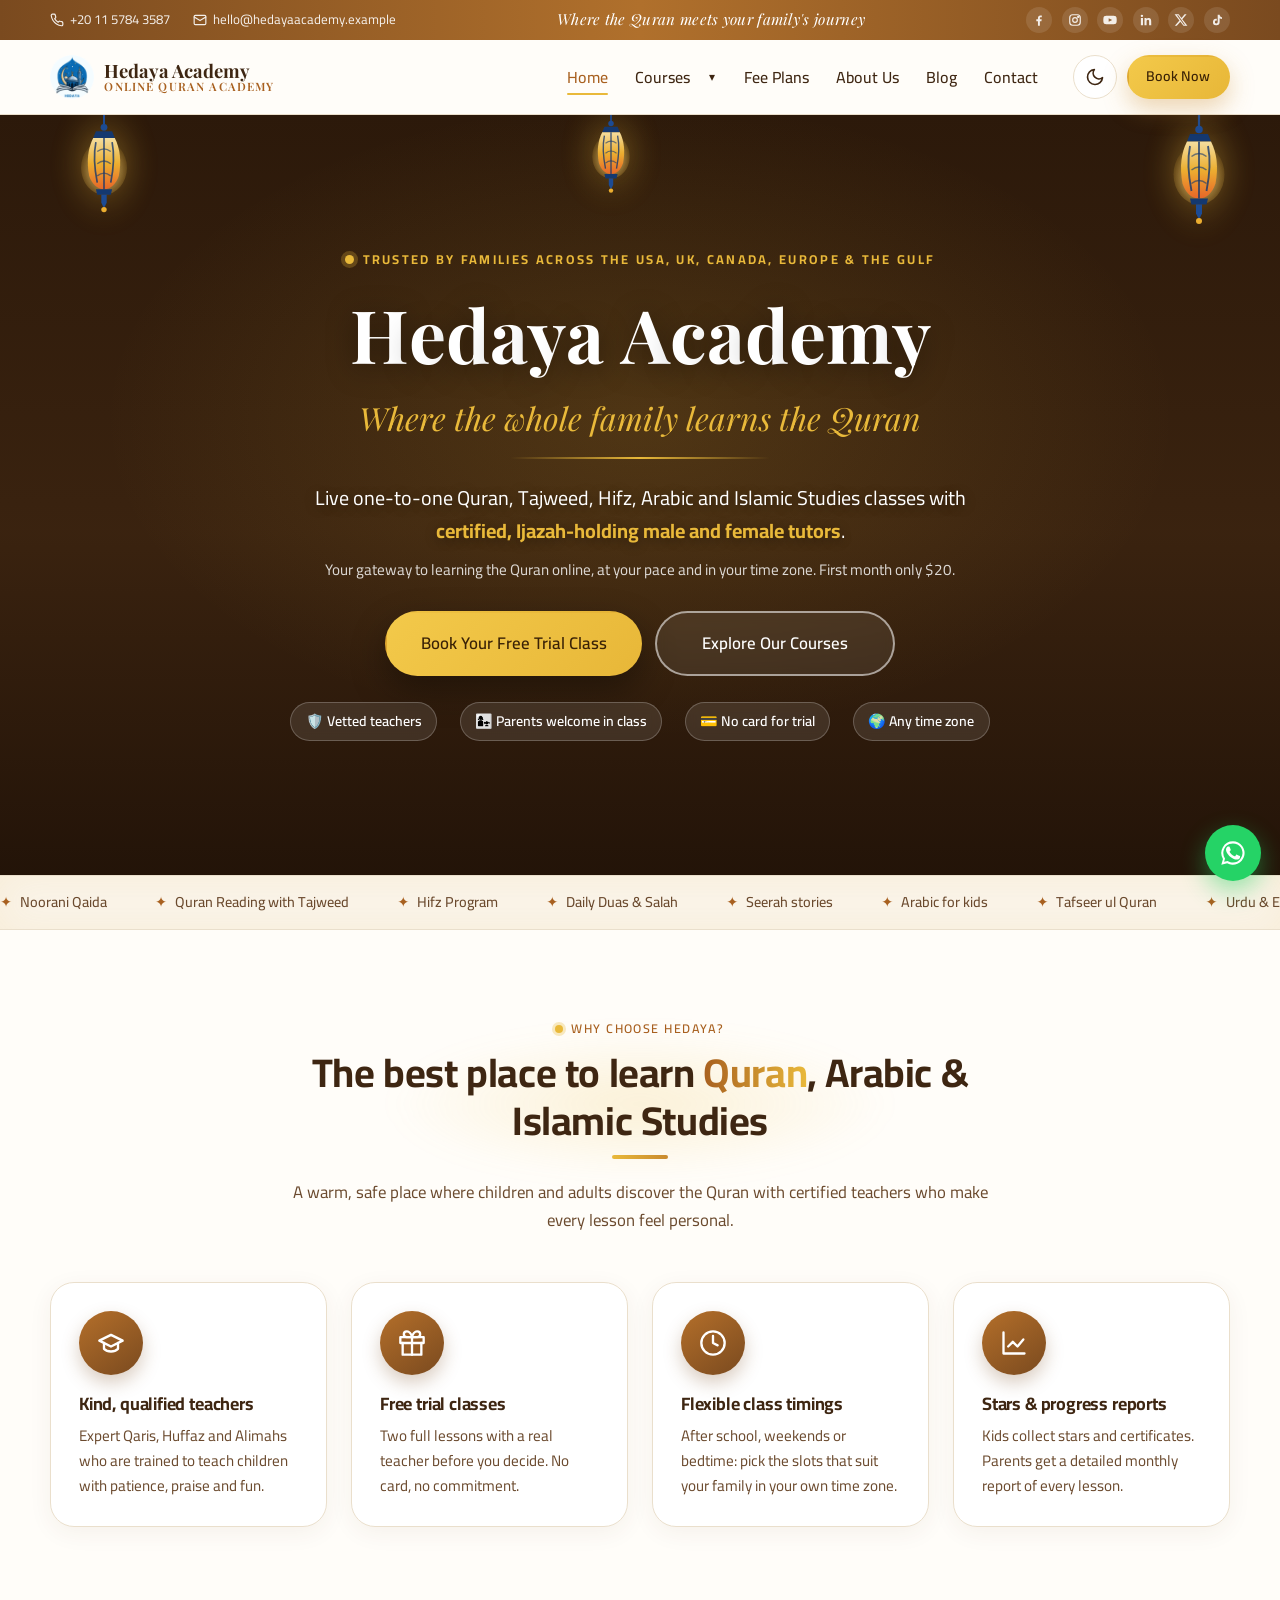
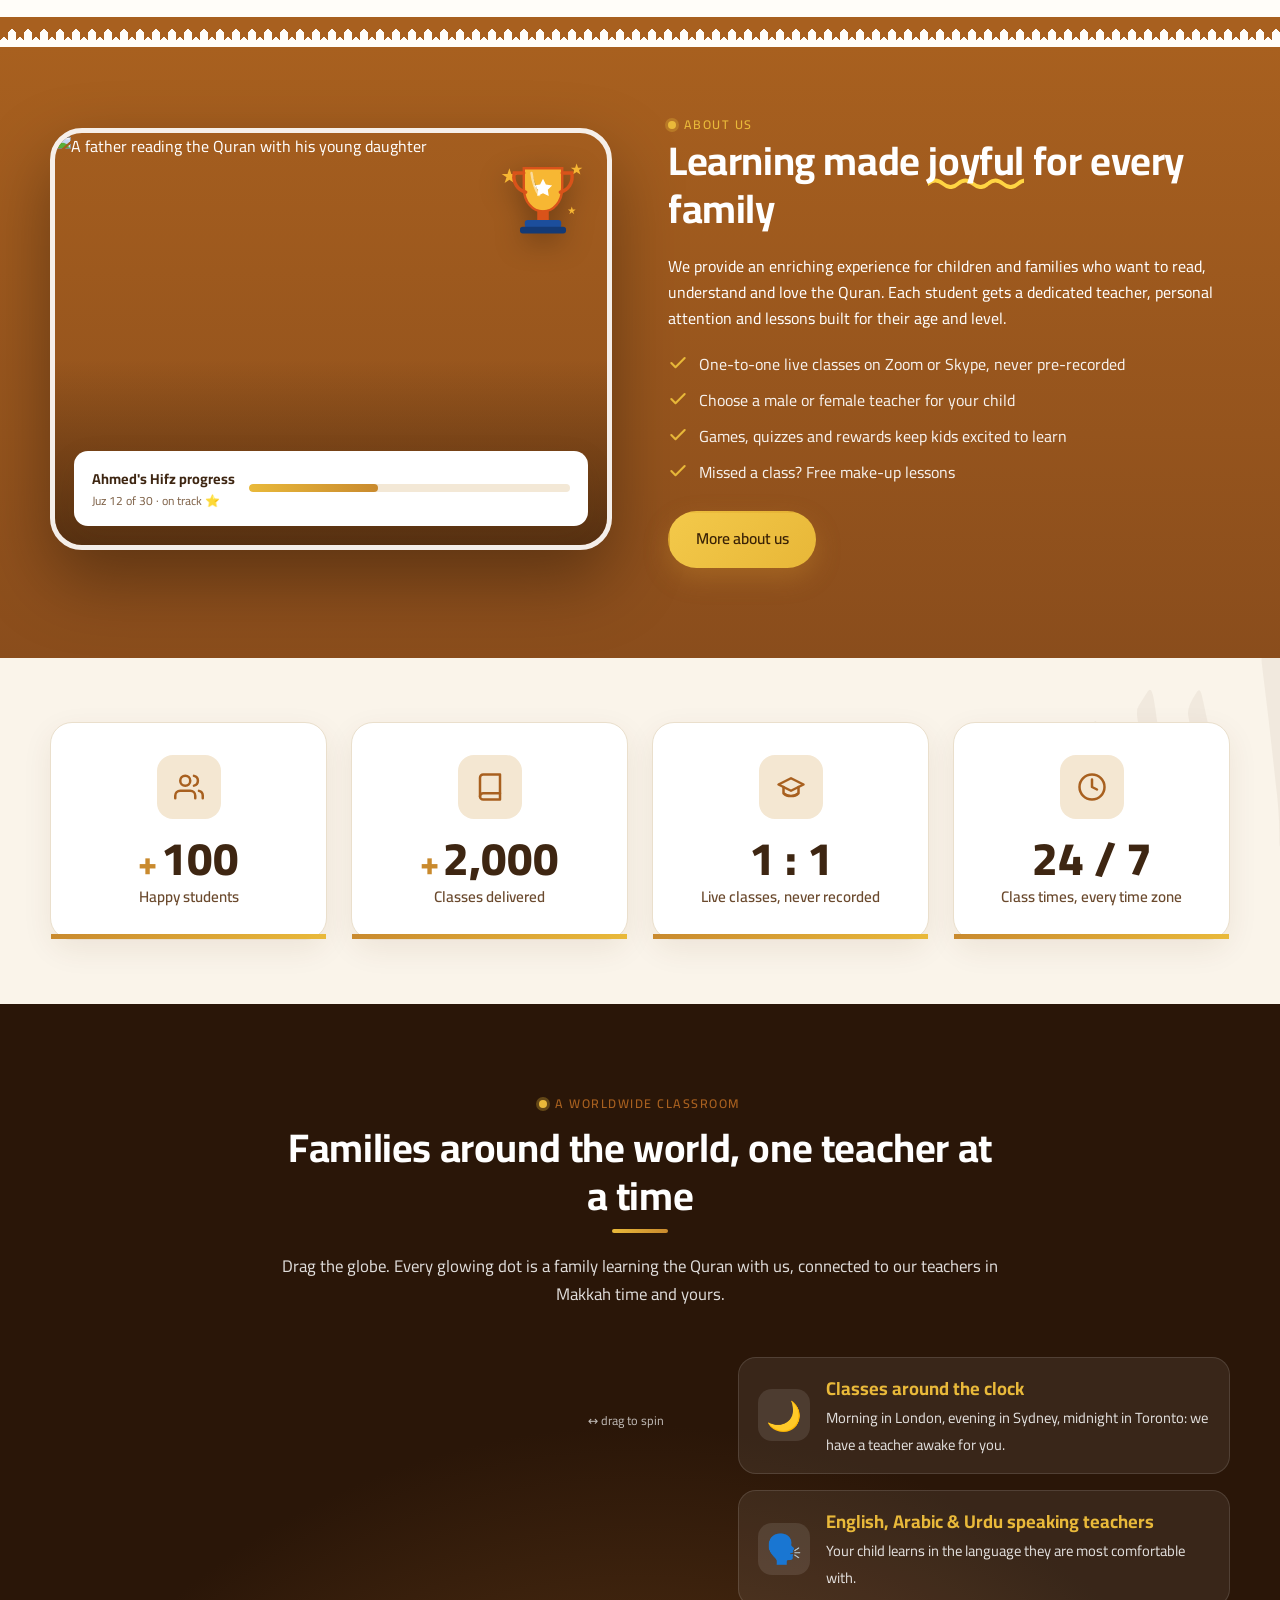
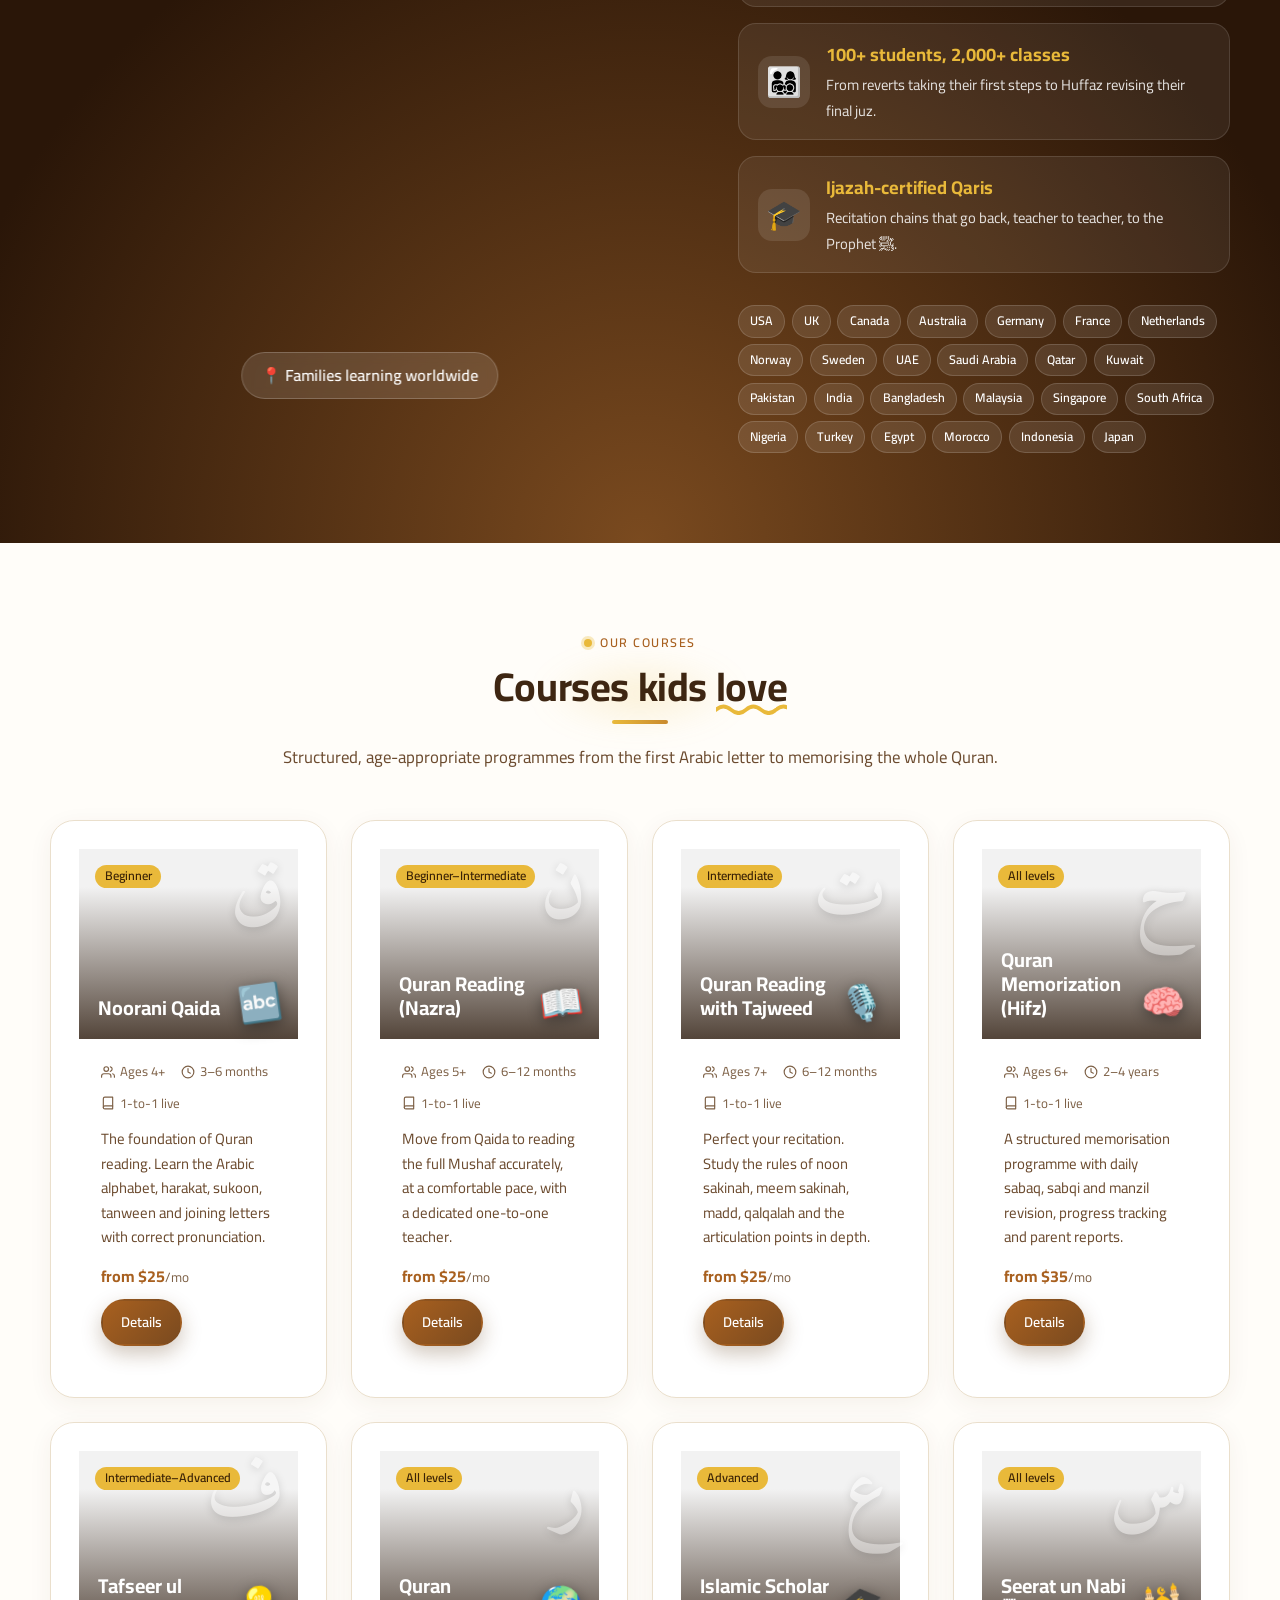
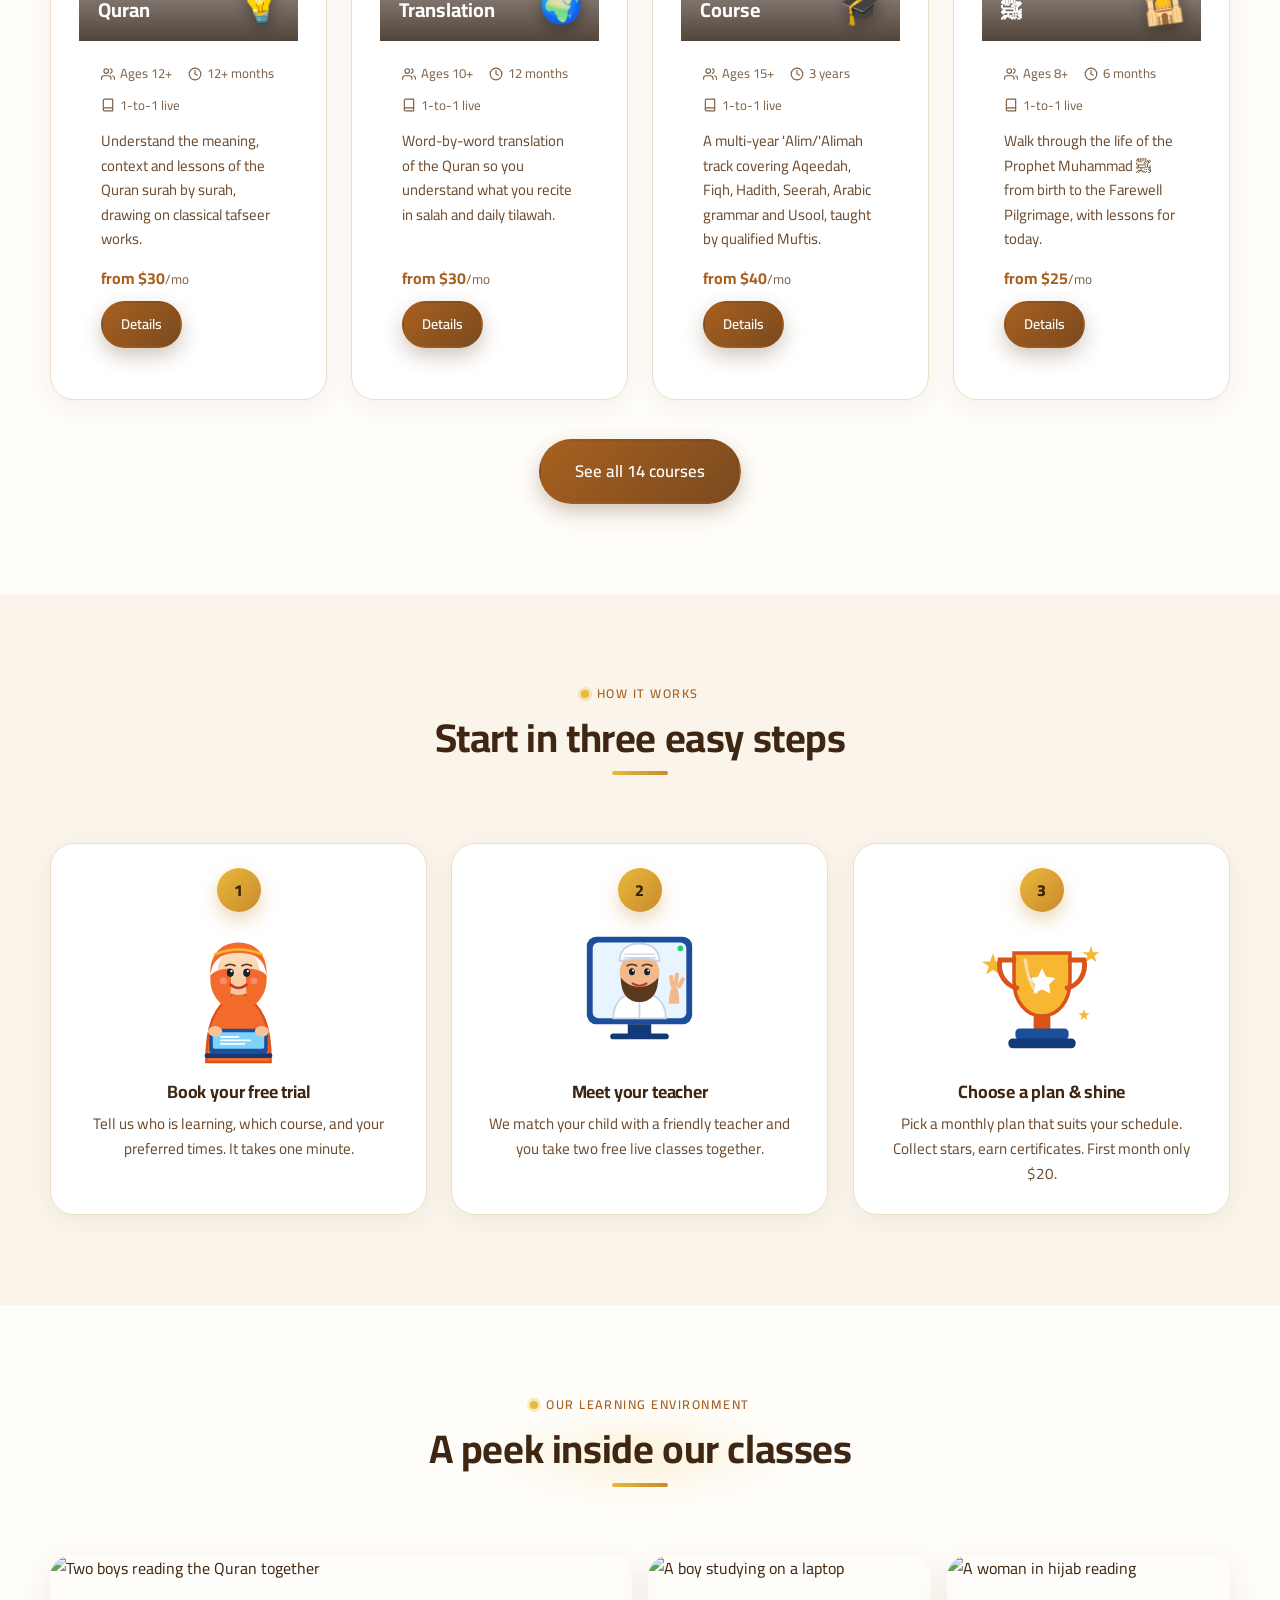
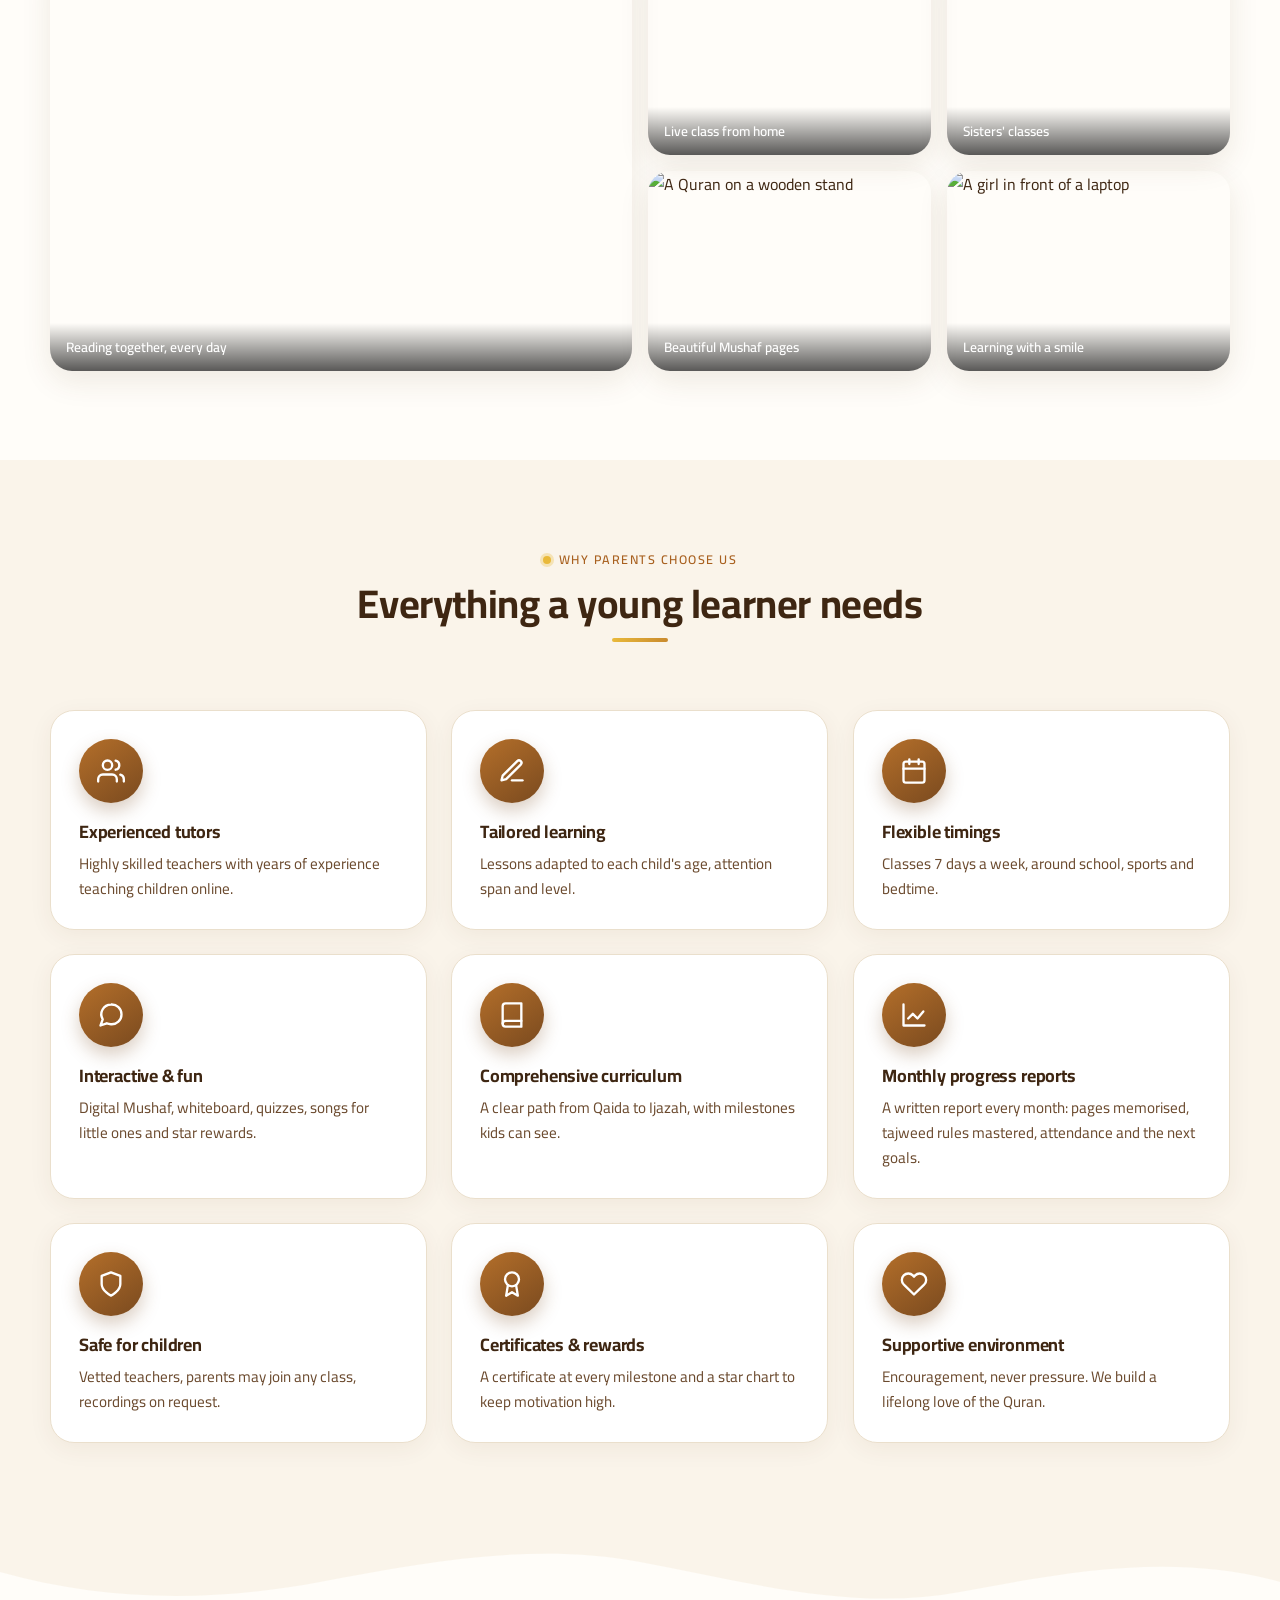
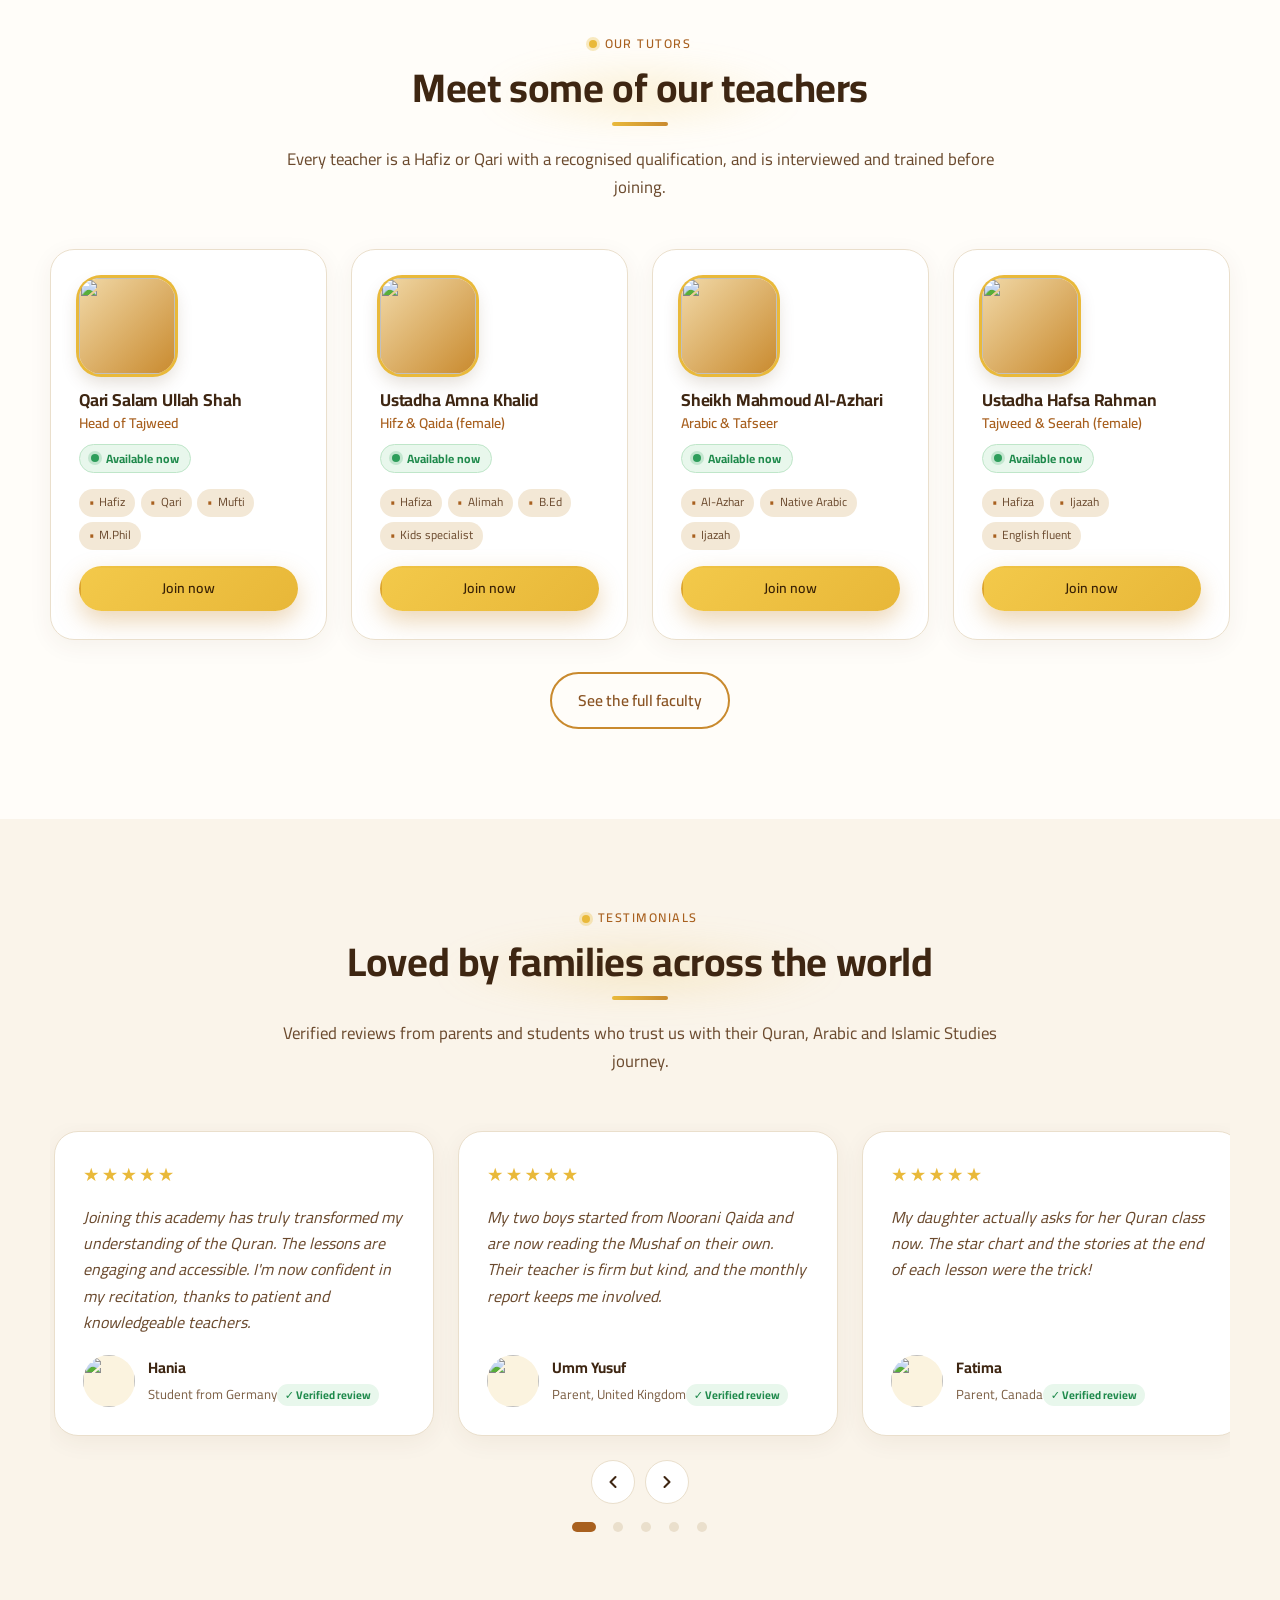
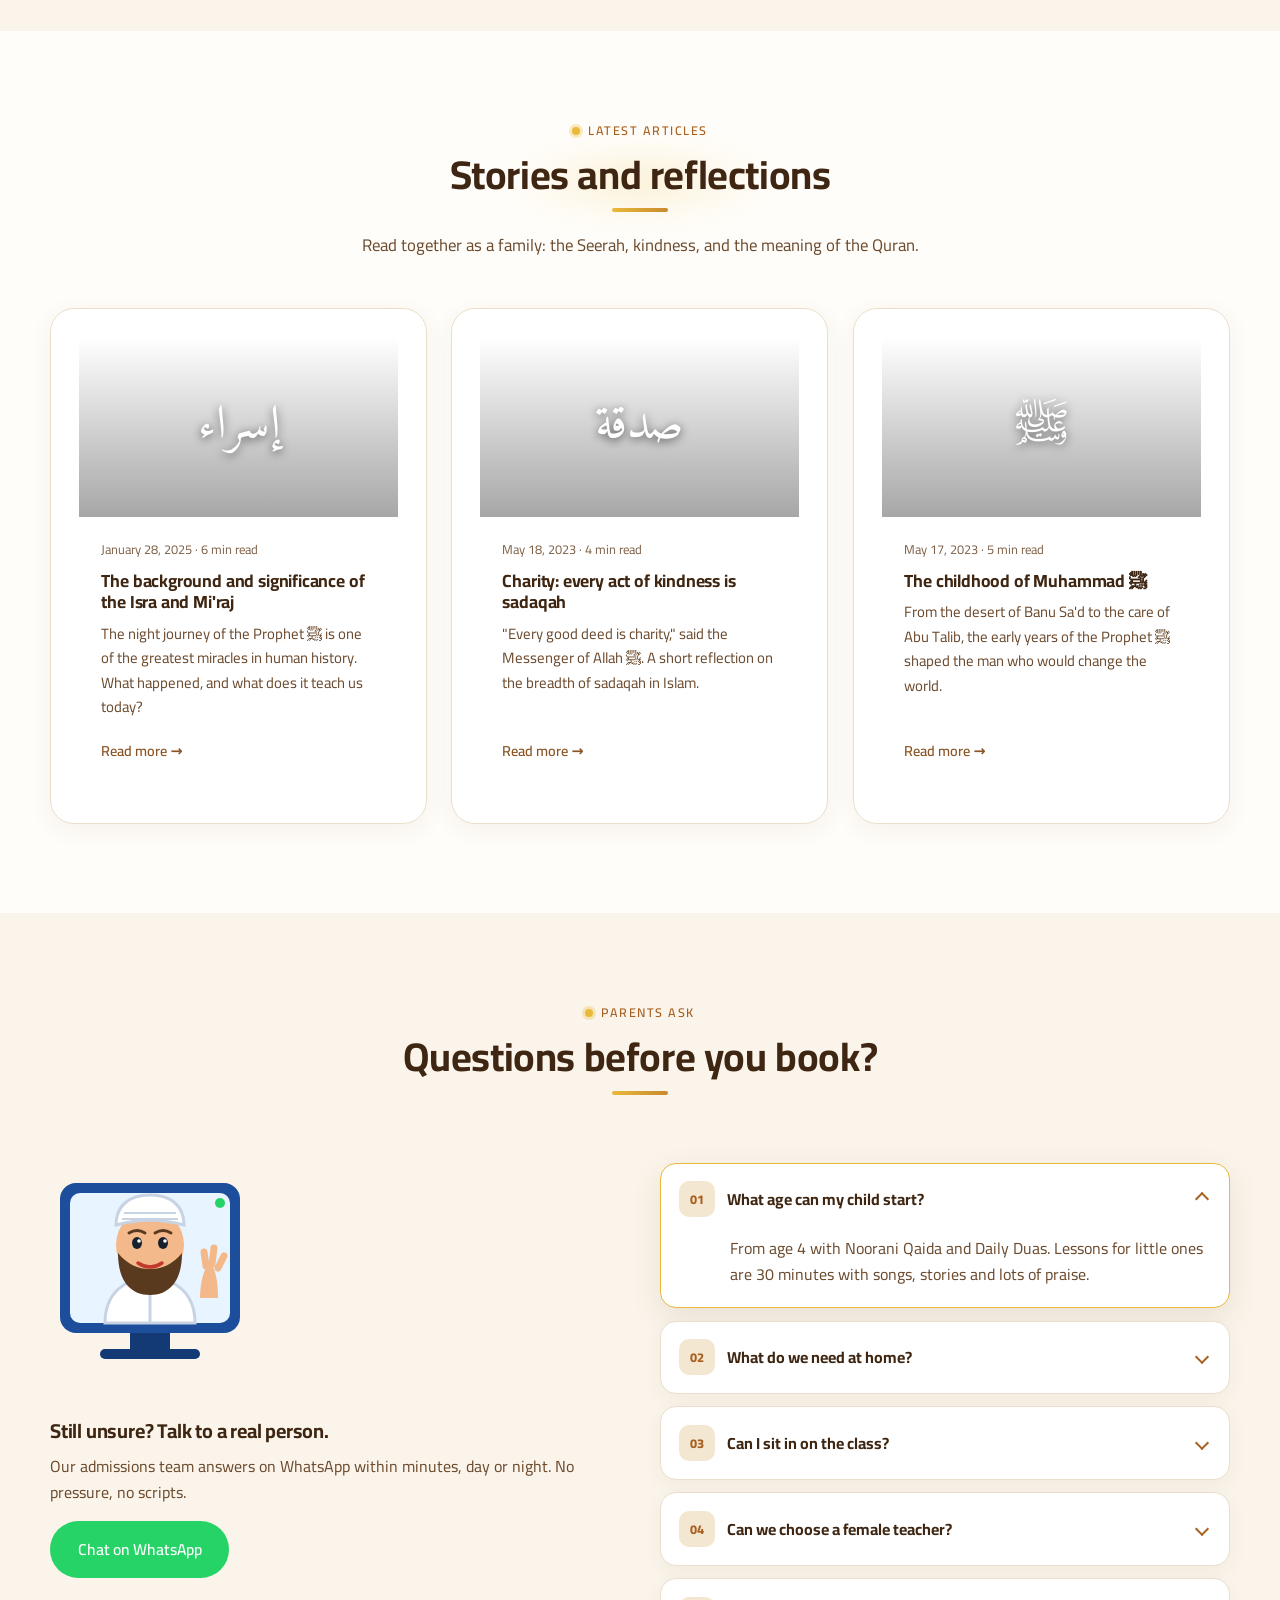
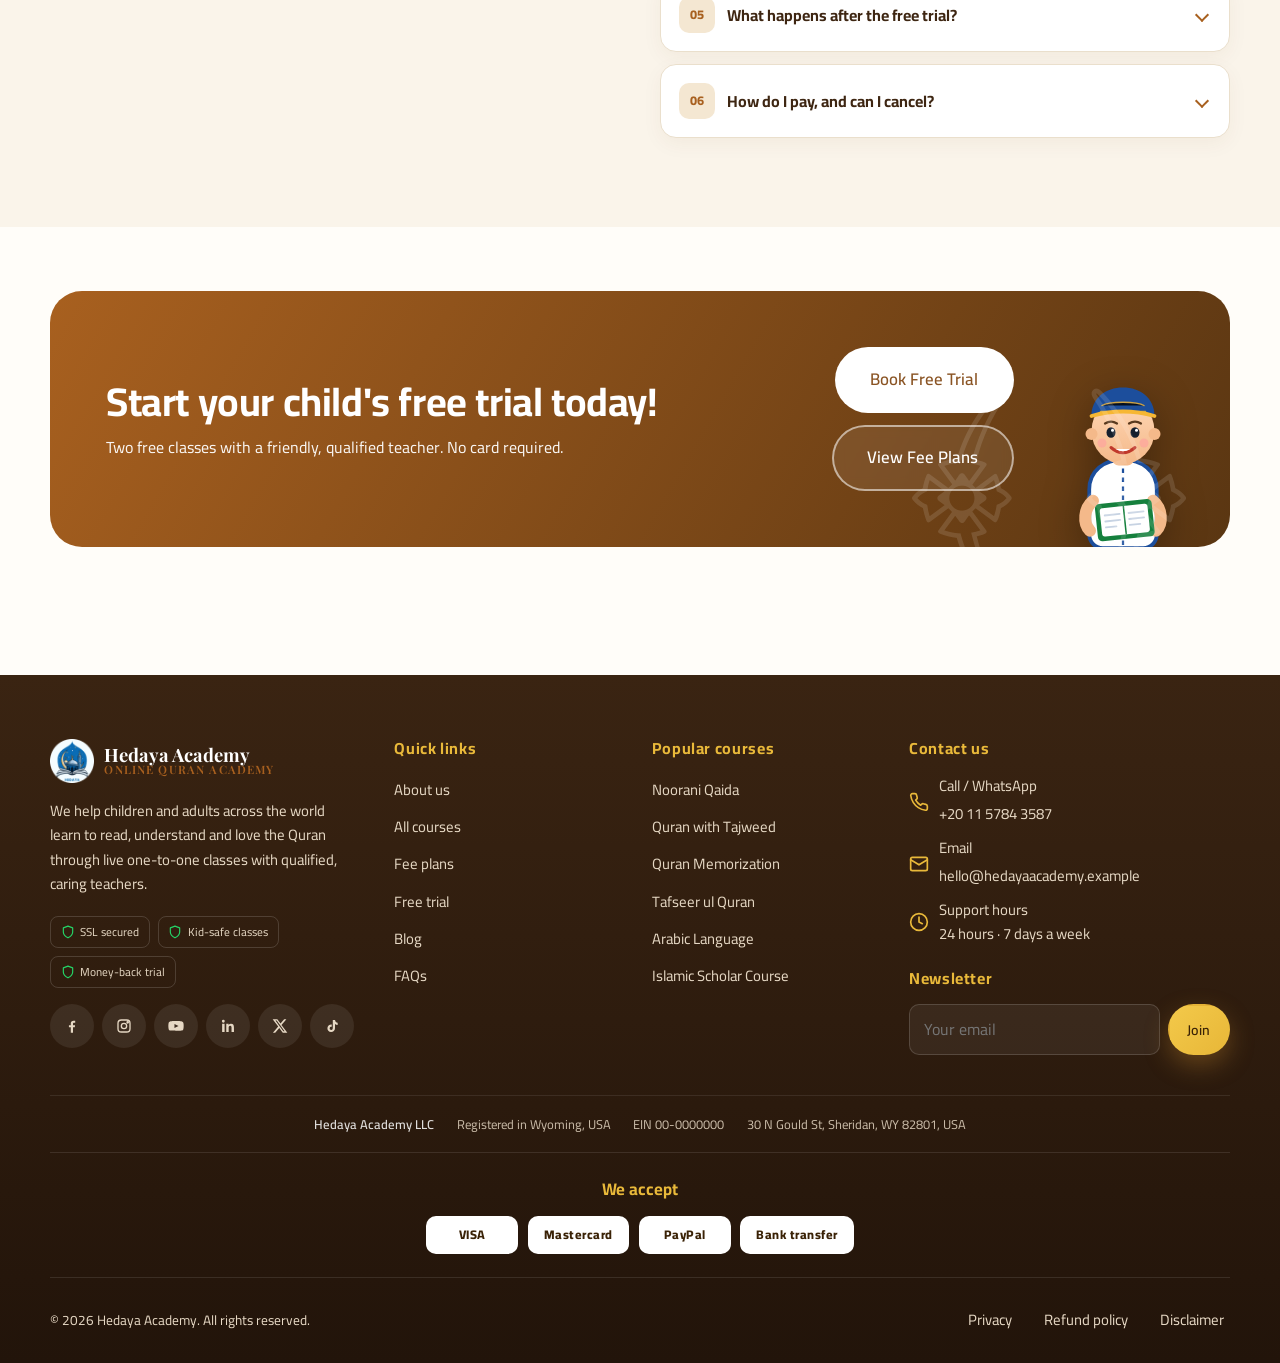
==== index.html @ d8988545 "Set the real phone and WhatsApp number Co-Authored-By: Claude Fable 5.1 <noreply@anthropic.com>" ====
<!DOCTYPE html>
<html lang="en">
<head>
<meta charset="utf-8">
<meta name="viewport" content="width=device-width, initial-scale=1">
<title>Hedaya Academy — Online Quran &amp; Islamic Classes for Kids</title>
<meta name="description" content="Fun, live one-to-one online Quran classes for kids and families. Noorani Qaida, Tajweed, Hifz, Duas, Seerah, Arabic and Urdu with kind, qualified male &amp; female teachers. Book a free trial class today.">
<meta name="theme-color" content="#5a3612">
<link rel="icon" href="favicon.ico" sizes="any">
<link rel="icon" href="assets/img/icon-32.png" type="image/png" sizes="32x32">
<link rel="icon" href="assets/img/icon-192.png" type="image/png" sizes="192x192">
<link rel="apple-touch-icon" href="assets/img/icon-180.png">
<link rel="canonical" href="https://youssefhassandev.github.io/guidance-to-quran/">
<meta property="og:type" content="website">
<meta property="og:title" content="Hedaya Academy — Online Quran Academy for Kids">
<meta property="og:description" content="Live, fun Quran and Islamic classes for children with qualified teachers. First month only $20. Free trial class.">
<meta property="og:url" content="https://youssefhassandev.github.io/guidance-to-quran/">
<meta property="og:image" content="https://youssefhassandev.github.io/guidance-to-quran/assets/img/icon-512.png">
<meta property="og:image:width" content="512">
<meta property="og:image:height" content="512">
<meta name="twitter:card" content="summary_large_image">
<link rel="preconnect" href="https://fonts.googleapis.com"><link rel="preconnect" href="https://fonts.gstatic.com" crossorigin><link rel="preconnect" href="https://images.unsplash.com">
<link href="https://fonts.googleapis.com/css2?family=Cairo:wght@400;500;600;700;800&family=Playfair+Display:ital,wght@0,700;1,400;1,500&family=Amiri:wght@400;700&display=swap" rel="stylesheet">
<link rel="stylesheet" href="assets/css/style.css?v=10">
<script>try{var t=localStorage.getItem("gtq-theme");if(t)document.documentElement.setAttribute("data-theme",t);else if(matchMedia("(prefers-color-scheme: dark)").matches)document.documentElement.setAttribute("data-theme","dark")}catch(e){}</script>
<script type="application/ld+json">
{"@context":"https://schema.org","@type":"EducationalOrganization","name":"Hedaya Academy","url":"https://youssefhassandev.github.io/guidance-to-quran/","description":"Online Quran academy for children offering live one-to-one Quran, Tajweed, Hifz, Duas, Seerah and language classes.","offers":{"@type":"Offer","price":"20","priceCurrency":"USD","description":"First month for new students"}}
</script>
</head>
<body data-page="home">
<header id="site-header"></header>

<main id="main">
  <!-- Hero -->
  <section class="hero">
    <img class="hero-bg" src="https://images.unsplash.com/photo-1649030839339-3d117544fcb4?auto=format&fit=crop&w=1800&q=80" alt="" width="1800" height="1200" fetchpriority="high">
    <div class="hero-overlay" aria-hidden="true"></div>
    <div class="container">
      <span class="eyebrow-dot">Trusted by families across the USA, UK, Canada, Europe &amp; the Gulf</span>
      <h1>Hedaya Academy</h1>
      <p class="tagline">Where the whole family learns the Quran</p>
      <p class="lead">Live one-to-one Quran, Tajweed, Hifz, Arabic and Islamic Studies classes with <strong>certified, Ijazah-holding male and female tutors</strong>.</p>
      <p class="sub">Your gateway to learning the Quran online, at your pace and in your time zone. First month only $20.</p>
      <div class="cta">
        <a class="btn btn-accent btn-lg" href="free-trial.html">Book Your Free Trial Class</a>
        <a class="btn btn-ghost btn-lg" href="courses.html">Explore Our Courses</a>
      </div>
      <div class="trust-strip"><span>🛡️ Vetted teachers</span><span>👩‍👧 Parents welcome in class</span><span>💳 No card for trial</span><span>🌍 Any time zone</span></div>
    </div>
  </section>

  <div class="ticker" aria-hidden="true">
    <div class="track">
      <span>Noorani Qaida</span><span>Quran Reading with Tajweed</span><span>Hifz Program</span><span>Daily Duas &amp; Salah</span><span>Seerah stories</span><span>Arabic for kids</span><span>Tafseer ul Quran</span><span>Urdu &amp; English</span><span>Islamic Scholar Course</span><span>Ramadan Intensive</span>
      <span>Noorani Qaida</span><span>Quran Reading with Tajweed</span><span>Hifz Program</span><span>Daily Duas &amp; Salah</span><span>Seerah stories</span><span>Arabic for kids</span><span>Tafseer ul Quran</span><span>Urdu &amp; English</span><span>Islamic Scholar Course</span><span>Ramadan Intensive</span>
    </div>
  </div>

  <!-- Features -->
  <section class="section">
    <div class="container">
      <div class="section-head reveal">
        <span class="eyebrow">Why choose Hedaya?</span>
        <h2>The best place to learn <span class="grad-text">Quran</span>, Arabic &amp; Islamic Studies</h2>
        <p>A warm, safe place where children and adults discover the Quran with certified teachers who make every lesson feel personal.</p>
      </div>
      <div class="grid grid-4">
        <div class="card reveal"><div class="ic sky"><svg viewBox="0 0 24 24" fill="none" stroke="currentColor" stroke-width="2" stroke-linecap="round" stroke-linejoin="round"><path d="M22 10 12 5 2 10l10 5 10-5z"/><path d="M6 12v5c3 3 9 3 12 0v-5"/></svg></div><h3>Kind, qualified teachers</h3><p>Expert Qaris, Huffaz and Alimahs who are trained to teach children with patience, praise and fun.</p></div>
        <div class="card reveal"><div class="ic pink"><svg viewBox="0 0 24 24" fill="none" stroke="currentColor" stroke-width="2" stroke-linecap="round" stroke-linejoin="round"><path d="M20 12v10H4V12"/><path d="M2 7h20v5H2z"/><path d="M12 22V7"/><path d="M12 7H7.5a2.5 2.5 0 0 1 0-5C11 2 12 7 12 7z"/><path d="M12 7h4.5a2.5 2.5 0 0 0 0-5C13 2 12 7 12 7z"/></svg></div><h3>Free trial classes</h3><p>Two full lessons with a real teacher before you decide. No card, no commitment.</p></div>
        <div class="card reveal"><div class="ic mint"><svg viewBox="0 0 24 24" fill="none" stroke="currentColor" stroke-width="2" stroke-linecap="round" stroke-linejoin="round"><circle cx="12" cy="12" r="10"/><path d="M12 6v6l4 2"/></svg></div><h3>Flexible class timings</h3><p>After school, weekends or bedtime: pick the slots that suit your family in your own time zone.</p></div>
        <div class="card reveal"><div class="ic violet"><svg viewBox="0 0 24 24" fill="none" stroke="currentColor" stroke-width="2" stroke-linecap="round" stroke-linejoin="round"><path d="M3 3v18h18"/><path d="m7 15 4-4 4 4 5-6"/></svg></div><h3>Stars &amp; progress reports</h3><p>Kids collect stars and certificates. Parents get a detailed monthly report of every lesson.</p></div>
      </div>
    </div>
  </section>

<div class="spikes" aria-hidden="true"></div>
  <!-- About band -->
  <section class="section about-band" id="about">
    <div class="container split">
      <div class="reveal">
        <div class="photo-frame">
          <img src="https://images.unsplash.com/photo-1649030839339-3d117544fcb4?auto=format&fit=crop&w=1000&q=80" alt="A father reading the Quran with his young daughter" width="1000" height="750" loading="lazy">
          <img class="sticker" src="assets/img/trophy.svg" alt="" width="90" height="90">
          <div class="card-float"><div><strong>Ahmed's Hifz progress</strong><small>Juz 12 of 30 · on track ⭐</small></div><div class="bar"><i data-w="40%"></i></div></div>
        </div>
      </div>
      <div class="reveal">
        <span class="eyebrow">About us</span>
        <h2>Learning made <span class="wavy">joyful</span> for every family</h2>
        <p class="muted">We provide an enriching experience for children and families who want to read, understand and love the Quran. Each student gets a dedicated teacher, personal attention and lessons built for their age and level.</p>
        <ul class="checks">
          <li><svg viewBox="0 0 24 24" fill="none" stroke="currentColor" stroke-width="2.5" stroke-linecap="round" stroke-linejoin="round"><path d="M20 6 9 17l-5-5"/></svg>One-to-one live classes on Zoom or Skype, never pre-recorded</li>
          <li><svg viewBox="0 0 24 24" fill="none" stroke="currentColor" stroke-width="2.5" stroke-linecap="round" stroke-linejoin="round"><path d="M20 6 9 17l-5-5"/></svg>Choose a male or female teacher for your child</li>
          <li><svg viewBox="0 0 24 24" fill="none" stroke="currentColor" stroke-width="2.5" stroke-linecap="round" stroke-linejoin="round"><path d="M20 6 9 17l-5-5"/></svg>Games, quizzes and rewards keep kids excited to learn</li>
          <li><svg viewBox="0 0 24 24" fill="none" stroke="currentColor" stroke-width="2.5" stroke-linecap="round" stroke-linejoin="round"><path d="M20 6 9 17l-5-5"/></svg>Missed a class? Free make-up lessons</li>
        </ul>
        <a class="btn btn-accent" href="about.html">More about us</a>
      </div>
    </div>
  </section>

  <!-- Stats -->
  <section class="stats section tight">
    <div class="container grid grid-4">
      <div class="reveal"><div class="ic"><svg viewBox="0 0 24 24" fill="none" stroke="currentColor" stroke-width="2" stroke-linecap="round" stroke-linejoin="round"><path d="M17 21v-2a4 4 0 0 0-4-4H5a4 4 0 0 0-4 4v2"/><circle cx="9" cy="7" r="4"/><path d="M23 21v-2a4 4 0 0 0-3-3.9M16 3.1a4 4 0 0 1 0 7.8"/></svg></div><div class="num"><em>+</em><span data-count="100">0</span></div><div class="lbl">Happy students</div></div>
      <div class="reveal"><div class="ic"><svg viewBox="0 0 24 24" fill="none" stroke="currentColor" stroke-width="2" stroke-linecap="round" stroke-linejoin="round"><path d="M4 19.5A2.5 2.5 0 0 1 6.5 17H20"/><path d="M6.5 2H20v20H6.5A2.5 2.5 0 0 1 4 19.5v-15A2.5 2.5 0 0 1 6.5 2z"/></svg></div><div class="num"><em>+</em><span data-count="2000">0</span></div><div class="lbl">Classes delivered</div></div>
      <div class="reveal"><div class="ic"><svg viewBox="0 0 24 24" fill="none" stroke="currentColor" stroke-width="2" stroke-linecap="round" stroke-linejoin="round"><path d="M22 10 12 5 2 10l10 5 10-5z"/><path d="M6 12v5c3 3 9 3 12 0v-5"/></svg></div><div class="num">1 : 1</div><div class="lbl">Live classes, never recorded</div></div>
      <div class="reveal"><div class="ic"><svg viewBox="0 0 24 24" fill="none" stroke="currentColor" stroke-width="2" stroke-linecap="round" stroke-linejoin="round"><circle cx="12" cy="12" r="10"/><path d="M12 6v6l4 2"/></svg></div><div class="num">24 / 7</div><div class="lbl">Class times, every time zone</div></div>
    </div>
  </section>

  <!-- Globe -->
  <section class="section globe-section">
    <div class="container">
      <div class="section-head reveal"><span class="eyebrow">A worldwide classroom</span><h2>Families around the world, one teacher at a time</h2><p>Drag the globe. Every glowing dot is a family learning the Quran with us, connected to our teachers in Makkah time and yours.</p></div>
      <div class="globe-wrap">
        <div id="globe" class="reveal"><div class="globe-label">📍 Families learning worldwide</div><span class="hint">↔ drag to spin</span></div>
        <div class="globe-facts reveal">
          <div class="fact"><div class="em">🌙</div><div><strong>Classes around the clock</strong><span>Morning in London, evening in Sydney, midnight in Toronto: we have a teacher awake for you.</span></div></div>
          <div class="fact"><div class="em">🗣️</div><div><strong>English, Arabic &amp; Urdu speaking teachers</strong><span>Your child learns in the language they are most comfortable with.</span></div></div>
          <div class="fact"><div class="em">👨‍👩‍👧‍👦</div><div><strong>100+ students, 2,000+ classes</strong><span>From reverts taking their first steps to Huffaz revising their final juz.</span></div></div>
          <div class="fact"><div class="em">🎓</div><div><strong>Ijazah-certified Qaris</strong><span>Recitation chains that go back, teacher to teacher, to the Prophet ﷺ.</span></div></div>
          <div class="flags"><span>USA</span><span>UK</span><span>Canada</span><span>Australia</span><span>Germany</span><span>France</span><span>Netherlands</span><span>Norway</span><span>Sweden</span><span>UAE</span><span>Saudi Arabia</span><span>Qatar</span><span>Kuwait</span><span>Pakistan</span><span>India</span><span>Bangladesh</span><span>Malaysia</span><span>Singapore</span><span>South Africa</span><span>Nigeria</span><span>Turkey</span><span>Egypt</span><span>Morocco</span><span>Indonesia</span><span>Japan</span></div>
        </div>
      </div>
    </div>
  </section>

  <!-- Courses -->
  <section class="section scene-host" id="courses" data-scene="crystals">
    <div class="container">
      <div class="section-head reveal">
        <span class="eyebrow">Our courses</span>
        <h2>Courses kids <span class="wavy">love</span></h2>
        <p>Structured, age-appropriate programmes from the first Arabic letter to memorising the whole Quran.</p>
      </div>
      <div class="grid grid-4" id="course-grid" data-limit="8"></div>
      <div style="text-align:center;margin-top:2.5rem"><a class="btn btn-primary btn-lg" href="courses.html">See all 14 courses</a></div>
    </div>
  </section>

  <!-- How it works -->
  <section class="section alt">
    <div class="container">
      <div class="section-head reveal">
        <span class="eyebrow">How it works</span>
        <h2>Start in three easy steps</h2>
      </div>
      <div class="grid grid-3 step-cards">
        <div class="card reveal"><div class="num">1</div><img src="assets/img/mascot-girl.svg" alt="" width="140" height="140"><h3>Book your free trial</h3><p>Tell us who is learning, which course, and your preferred times. It takes one minute.</p></div>
        <div class="card reveal"><div class="num">2</div><img src="assets/img/mascot-teacher.svg" alt="" width="140" height="140"><h3>Meet your teacher</h3><p>We match your child with a friendly teacher and you take two free live classes together.</p></div>
        <div class="card reveal"><div class="num">3</div><img src="assets/img/trophy.svg" alt="" width="140" height="140"><h3>Choose a plan &amp; shine</h3><p>Pick a monthly plan that suits your schedule. Collect stars, earn certificates. First month only $20.</p></div>
      </div>
    </div>
  </section>

  <!-- Gallery -->
  <section class="section">
    <div class="container">
      <div class="section-head reveal"><span class="eyebrow">Our learning environment</span><h2>A peek inside our classes</h2></div>
      <div class="gallery reveal">
        <figure><img src="https://images.unsplash.com/photo-1629273229664-11fabc0becc0?auto=format&fit=crop&w=900&q=80" alt="Two boys reading the Quran together" loading="lazy"><figcaption>Reading together, every day</figcaption></figure>
        <figure><img src="https://images.unsplash.com/photo-1758612898312-708f2ffdcd53?auto=format&fit=crop&w=600&q=80" alt="A boy studying on a laptop" loading="lazy"><figcaption>Live class from home</figcaption></figure>
        <figure><img src="https://images.unsplash.com/photo-1634451784257-01d6794ff59f?auto=format&fit=crop&w=600&q=80" alt="A woman in hijab reading" loading="lazy"><figcaption>Sisters' classes</figcaption></figure>
        <figure><img src="https://images.unsplash.com/photo-1596125160970-6f02eeba00d3?auto=format&fit=crop&w=600&q=80" alt="A Quran on a wooden stand" loading="lazy"><figcaption>Beautiful Mushaf pages</figcaption></figure>
        <figure><img src="https://images.unsplash.com/photo-1653566031285-8e198bca09d5?auto=format&fit=crop&w=600&q=80" alt="A girl in front of a laptop" loading="lazy"><figcaption>Learning with a smile</figcaption></figure>
      </div>
    </div>
  </section>

  <!-- Why us -->
  <section class="section alt">
    <div class="container">
      <div class="section-head reveal"><span class="eyebrow">Why parents choose us</span><h2>Everything a young learner needs</h2></div>
      <div class="grid grid-3">
        <div class="card reveal"><div class="ic sky"><svg viewBox="0 0 24 24" fill="none" stroke="currentColor" stroke-width="2" stroke-linecap="round" stroke-linejoin="round"><path d="M17 21v-2a4 4 0 0 0-4-4H5a4 4 0 0 0-4 4v2"/><circle cx="9" cy="7" r="4"/><path d="M23 21v-2a4 4 0 0 0-3-3.9M16 3.1a4 4 0 0 1 0 7.8"/></svg></div><h3>Experienced tutors</h3><p>Highly skilled teachers with years of experience teaching children online.</p></div>
        <div class="card reveal"><div class="ic pink"><svg viewBox="0 0 24 24" fill="none" stroke="currentColor" stroke-width="2" stroke-linecap="round" stroke-linejoin="round"><path d="M12 20h9"/><path d="M16.5 3.5a2.1 2.1 0 0 1 3 3L7 19l-4 1 1-4z"/></svg></div><h3>Tailored learning</h3><p>Lessons adapted to each child's age, attention span and level.</p></div>
        <div class="card reveal"><div class="ic mint"><svg viewBox="0 0 24 24" fill="none" stroke="currentColor" stroke-width="2" stroke-linecap="round" stroke-linejoin="round"><rect x="3" y="4" width="18" height="18" rx="2"/><path d="M16 2v4M8 2v4M3 10h18"/></svg></div><h3>Flexible timings</h3><p>Classes 7 days a week, around school, sports and bedtime.</p></div>
        <div class="card reveal"><div class="ic violet"><svg viewBox="0 0 24 24" fill="none" stroke="currentColor" stroke-width="2" stroke-linecap="round" stroke-linejoin="round"><path d="M21 11.5a8.4 8.4 0 0 1-9 8.4 8.4 8.4 0 0 1-3.7-.8L3 21l1.9-5.3A8.4 8.4 0 0 1 12 3a8.4 8.4 0 0 1 9 8.5z"/></svg></div><h3>Interactive &amp; fun</h3><p>Digital Mushaf, whiteboard, quizzes, songs for little ones and star rewards.</p></div>
        <div class="card reveal"><div class="ic"><svg viewBox="0 0 24 24" fill="none" stroke="currentColor" stroke-width="2" stroke-linecap="round" stroke-linejoin="round"><path d="M4 19.5A2.5 2.5 0 0 1 6.5 17H20"/><path d="M6.5 2H20v20H6.5A2.5 2.5 0 0 1 4 19.5v-15A2.5 2.5 0 0 1 6.5 2z"/></svg></div><h3>Comprehensive curriculum</h3><p>A clear path from Qaida to Ijazah, with milestones kids can see.</p></div>
        <div class="card reveal"><div class="ic o"><svg viewBox="0 0 24 24" fill="none" stroke="currentColor" stroke-width="2" stroke-linecap="round" stroke-linejoin="round"><path d="M3 3v18h18"/><path d="m7 15 4-4 4 4 5-6"/></svg></div><h3>Monthly progress reports</h3><p>A written report every month: pages memorised, tajweed rules mastered, attendance and the next goals.</p></div>
        <div class="card reveal"><div class="ic sky"><svg viewBox="0 0 24 24" fill="none" stroke="currentColor" stroke-width="2" stroke-linecap="round" stroke-linejoin="round"><path d="M12 22s8-4 8-10V5l-8-3-8 3v7c0 6 8 10 8 10z"/></svg></div><h3>Safe for children</h3><p>Vetted teachers, parents may join any class, recordings on request.</p></div>
        <div class="card reveal"><div class="ic pink"><svg viewBox="0 0 24 24" fill="none" stroke="currentColor" stroke-width="2" stroke-linecap="round" stroke-linejoin="round"><circle cx="12" cy="8" r="6"/><path d="M15.5 13 17 22l-5-3-5 3 1.5-9"/></svg></div><h3>Certificates &amp; rewards</h3><p>A certificate at every milestone and a star chart to keep motivation high.</p></div>
        <div class="card reveal"><div class="ic mint"><svg viewBox="0 0 24 24" fill="none" stroke="currentColor" stroke-width="2" stroke-linecap="round" stroke-linejoin="round"><path d="M20.8 4.6a5.5 5.5 0 0 0-7.8 0L12 5.7l-1-1.1a5.5 5.5 0 0 0-7.8 7.8l1 1L12 21l7.8-7.6 1-1a5.5 5.5 0 0 0 0-7.8z"/></svg></div><h3>Supportive environment</h3><p>Encouragement, never pressure. We build a lifelong love of the Quran.</p></div>
      </div>
    </div>
  </section>

<div class="divider from-alt to-bg" aria-hidden="true"><svg viewBox="0 0 1440 70" preserveAspectRatio="none"><path d="M0 40c120 30 240 30 360 10s240-40 360-20 240 50 360 30 240-40 360-10v20H0z"/></svg></div>
  <!-- Faculty -->
  <section class="section" style="padding-top:2rem">
    <div class="container">
      <div class="section-head reveal"><span class="eyebrow">Our tutors</span><h2>Meet some of our teachers</h2><p>Every teacher is a Hafiz or Qari with a recognised qualification, and is interviewed and trained before joining.</p></div>
      <div class="grid grid-4">
        <div class="card faculty-card reveal"><div class="avatar" data-avatar="Salam Ullah Shah"></div><h3>Qari Salam Ullah Shah</h3><div class="role">Head of Tajweed</div><span class="avail">Available now</span><div class="tags"><span>Hafiz</span><span>Qari</span><span>Mufti</span><span>M.Phil</span></div><a class="btn btn-accent btn-sm join" href="free-trial.html">Join now</a></div>
        <div class="card faculty-card reveal"><div class="avatar" data-avatar="Amna Khalid"></div><h3>Ustadha Amna Khalid</h3><div class="role">Hifz &amp; Qaida (female)</div><span class="avail">Available now</span><div class="tags"><span>Hafiza</span><span>Alimah</span><span>B.Ed</span><span>Kids specialist</span></div><a class="btn btn-accent btn-sm join" href="free-trial.html">Join now</a></div>
        <div class="card faculty-card reveal"><div class="avatar" data-avatar="Mahmoud Azhari"></div><h3>Sheikh Mahmoud Al-Azhari</h3><div class="role">Arabic &amp; Tafseer</div><span class="avail">Available now</span><div class="tags"><span>Al-Azhar</span><span>Native Arabic</span><span>Ijazah</span></div><a class="btn btn-accent btn-sm join" href="free-trial.html">Join now</a></div>
        <div class="card faculty-card reveal"><div class="avatar" data-avatar="Hafsa Rahman"></div><h3>Ustadha Hafsa Rahman</h3><div class="role">Tajweed &amp; Seerah (female)</div><span class="avail">Available now</span><div class="tags"><span>Hafiza</span><span>Ijazah</span><span>English fluent</span></div><a class="btn btn-accent btn-sm join" href="free-trial.html">Join now</a></div>
      </div>
      <div style="text-align:center;margin-top:2rem"><a class="btn btn-outline" href="about.html#faculty">See the full faculty</a></div>
    </div>
  </section>

  <!-- Testimonials -->
  <section class="section scene-host alt" data-scene="crystals" data-scene-variant="hearts">
    <div class="container">
      <div class="section-head reveal"><span class="eyebrow">Testimonials</span><h2>Loved by families across the world</h2><p>Verified reviews from parents and students who trust us with their Quran, Arabic and Islamic Studies journey.</p></div>
      <div class="testi-wrap">
        <div class="testi-track">
          <div class="card testi"><div class="stars">★★★★★</div><blockquote>Joining this academy has truly transformed my understanding of the Quran. The lessons are engaging and accessible. I'm now confident in my recitation, thanks to patient and knowledgeable teachers.</blockquote><div class="who"><div class="av" data-avatar="Hania" data-style="big-smile"></div><div><strong>Hania</strong><span>Student from Germany</span></div></div></div>
          <div class="card testi"><div class="stars">★★★★★</div><blockquote>My two boys started from Noorani Qaida and are now reading the Mushaf on their own. Their teacher is firm but kind, and the monthly report keeps me involved.</blockquote><div class="who"><div class="av" data-avatar="Umm Yusuf" data-style="big-smile"></div><div><strong>Umm Yusuf</strong><span>Parent, United Kingdom</span></div></div></div>
          <div class="card testi"><div class="stars">★★★★★</div><blockquote>My daughter actually asks for her Quran class now. The star chart and the stories at the end of each lesson were the trick!</blockquote><div class="who"><div class="av" data-avatar="Fatima" data-style="big-smile"></div><div><strong>Fatima</strong><span>Parent, Canada</span></div></div></div>
          <div class="card testi"><div class="stars">★★★★★</div><blockquote>As a revert I was nervous. The Daily Duas course was exactly what I needed: slow, clear, and with the meanings explained. Highly recommended for beginners.</blockquote><div class="who"><div class="av" data-avatar="Sarah" data-style="big-smile"></div><div><strong>Sarah</strong><span>Student from USA</span></div></div></div>
          <div class="card testi"><div class="stars">★★★★★</div><blockquote>The Tafseer classes have changed how I pray. Understanding what I recite makes salah completely different. Sheikh Mahmoud explains everything with great clarity.</blockquote><div class="who"><div class="av" data-avatar="Abdullah" data-style="big-smile"></div><div><strong>Abdullah</strong><span>Student from Australia</span></div></div></div>
        </div>
        <div class="testi-nav"><button class="icon-btn" id="testi-prev" aria-label="Previous"><svg viewBox="0 0 24 24" fill="none" stroke="currentColor" stroke-width="2.5" stroke-linecap="round" stroke-linejoin="round"><path d="m15 18-6-6 6-6"/></svg></button><button class="icon-btn" id="testi-next" aria-label="Next"><svg viewBox="0 0 24 24" fill="none" stroke="currentColor" stroke-width="2.5" stroke-linecap="round" stroke-linejoin="round"><path d="m9 18 6-6-6-6"/></svg></button></div>
      </div>
    </div>
  </section>

  <!-- Blog -->
  <section class="section">
    <div class="container">
      <div class="section-head reveal"><span class="eyebrow">Latest articles</span><h2>Stories and reflections</h2><p>Read together as a family: the Seerah, kindness, and the meaning of the Quran.</p></div>
      <div class="grid grid-3">
        <article class="card post-card reveal"><div class="cover" data-photo="photo-1512632578888-169bbbc64f33" data-w="700"><span>إسراء</span></div><div class="body"><span class="date">January 28, 2025 · 6 min read</span><h3><a href="blog.html#miraj">The background and significance of the Isra and Mi'raj</a></h3><p class="muted" style="font-size:.93rem">The night journey of the Prophet ﷺ is one of the greatest miracles in human history. What happened, and what does it teach us today?</p><a class="more" href="blog.html#miraj">Read more →</a></div></article>
        <article class="card post-card reveal"><div class="cover" data-photo="photo-1587617425953-9075d28b8c46" data-w="700"><span>صدقة</span></div><div class="body"><span class="date">May 18, 2023 · 4 min read</span><h3><a href="blog.html#charity">Charity: every act of kindness is sadaqah</a></h3><p class="muted" style="font-size:.93rem">"Every good deed is charity," said the Messenger of Allah ﷺ. A short reflection on the breadth of sadaqah in Islam.</p><a class="more" href="blog.html#charity">Read more →</a></div></article>
        <article class="card post-card reveal"><div class="cover" data-photo="photo-1584551246679-0daf3d275d0f" data-w="700"><span>ﷺ</span></div><div class="body"><span class="date">May 17, 2023 · 5 min read</span><h3><a href="blog.html#childhood">The childhood of Muhammad ﷺ</a></h3><p class="muted" style="font-size:.93rem">From the desert of Banu Sa'd to the care of Abu Talib, the early years of the Prophet ﷺ shaped the man who would change the world.</p><a class="more" href="blog.html#childhood">Read more →</a></div></article>
      </div>
    </div>
  </section>


  <!-- FAQ -->
  <section class="section alt">
    <div class="container">
      <div class="section-head reveal"><span class="eyebrow">Parents ask</span><h2>Questions before you book?</h2></div>
      <div class="faq-grid">
        <div class="faq-side reveal"><img src="assets/img/mascot-teacher.svg" alt="" width="200" height="240"><h3>Still unsure? Talk to a real person.</h3><p class="muted">Our admissions team answers on WhatsApp within minutes, day or night. No pressure, no scripts.</p><a class="btn btn-whatsapp" href="https://wa.me/201157843587?text=Assalamu%20alaikum%2C%20I%20have%20a%20question%20about%20classes%20for%20my%20child." target="_blank" rel="noopener">Chat on WhatsApp</a></div>
        <div class="faq reveal">
          <details open><summary>What age can my child start?</summary><div class="ans">From age 4 with Noorani Qaida and Daily Duas. Lessons for little ones are 30 minutes with songs, stories and lots of praise.</div></details>
          <details><summary>What do we need at home?</summary><div class="ans">A laptop, tablet or phone with internet, and Zoom or Skype. We send all materials digitally, so there is nothing to buy.</div></details>
          <details><summary>Can I sit in on the class?</summary><div class="ans">Always. Parents are welcome in every lesson and can request recordings.</div></details>
          <details><summary>Can we choose a female teacher?</summary><div class="ans">Yes. Tell us your preference on the free-trial form and we will match you with a qualified Hafizah or Alimah.</div></details>
          <details><summary>What happens after the free trial?</summary><div class="ans">Nothing automatic. If you loved it, pick a plan and keep the same teacher. If not, no charge and no questions.</div></details>
          <details><summary>How do I pay, and can I cancel?</summary><div class="ans">Monthly invoice by PayPal, card or bank transfer. Cancel any time; unused classes are refunded pro-rata.</div></details>
        </div>
      </div>
    </div>
  </section>

  <!-- CTA -->
  <section class="section tight">
    <div class="container">
      <div class="cta-band reveal scene-host" data-scene="cta">
        <div><h2>Start your child's free trial today!</h2><p>Two free classes with a friendly, qualified teacher. No card required.</p></div>
        <div class="actions"><a class="btn btn-light btn-lg" href="free-trial.html">Book Free Trial</a><a class="btn btn-ghost btn-lg" href="fee-plans.html">View Fee Plans</a></div>
        <img class="mascot" src="assets/img/mascot-boy.svg" alt="" width="150" height="180">
      </div>
    </div>
  </section>
</main>

<footer id="site-footer" class="footer"></footer>
<script src="assets/js/main.js?v=10"></script>
<script src="https://cdnjs.cloudflare.com/ajax/libs/three.js/r128/three.min.js" defer></script>
<script src="assets/js/three-scene.js?v=10" defer></script>
</body>
</html>
---- assets/css/style.css ----
/* ==========================================================================
   Hedaya Academy — stylesheet (mobile-first)

   Base rules target phones from 320px up. Larger screens progressively enhance
   through three min-width breakpoints, used consistently across the file:

     sm  ≥ 641px   phones landscape / small tablets: top bar, 2-column grids,
                   two-field form rows, 3-column stat band, larger header
     md  ≥ 861px   tablets landscape: header trial button, hero collage sizes,
                   full card padding, side-by-side CTA buttons, footer rows,
                   no sticky bottom bar
     lg  ≥ 1025px  laptops and up: desktop navigation replaces the drawer,
                   two-column hero / split / CTA / FAQ / globe, 3–5 column
                   grids, 4-column footer, mascots, 4-column gallery

   Two smaller adjustments exist for very narrow phones (≤ 360px, e.g. the
   sticky hero chip and full-width pricing tabs); everything else is fluid.
   ========================================================================== */

/* --------------------------------------------------------------------------
   1. Design tokens
   -------------------------------------------------------------------------- */
:root {
  /* Warm brown / gold palette (Hedaya) */
  --blue: #8a5424;               /* primary: caramel brown */
  --blue-dark: #5a3612;          /* deep brown */
  --blue-light: #f6ecdc;         /* cream tint */
  --orange: #c98a2e;             /* amber */
  --orange-dark: #a8601f;        /* burnt caramel */
  --gold: #e9b93a;
  --gold-light: #fbf3df;
  --cream: #f4e7d2;
  --green: #25d366;
  --pink: #d98a4a;               /* soft copper (kept for legacy names) */
  --sky: #f1d9a8;                /* pale gold */
  --mint: #9ad3a8;
  --violet: #b98a5a;
  --ink: #3e2612;
  --ink-2: #6b4a2e;
  --ink-3: #7d6046;              /* 4.6:1 on cream, small meta text passes AA */
  --bg: #fffdf9;
  --bg-2: #faf4ea;
  --bg-3: #f3e8d6;
  --line: #eadfcc;
  --card: #ffffff;
  --shadow: 0 10px 30px rgba(90, 54, 18, .10);
  --shadow-lg: 0 24px 60px rgba(90, 54, 18, .16);
  --radius: 22px;
  --radius-sm: 12px;
  --font-display: "Playfair Display", Georgia, "Times New Roman", serif;
  --font-head: "Cairo", system-ui, -apple-system, "Segoe UI", sans-serif;
  --font-body: "Cairo", system-ui, -apple-system, "Segoe UI", sans-serif;
  --font-arabic: "Amiri", "Scheherazade New", serif;
  --max: 1180px;
  --gutter: clamp(.75rem, 4vw, 1.25rem);   /* page side padding: 12px at 320px -> 20px on desktop */
  --header-h: 64px;
  --ease: cubic-bezier(.2, .7, .2, 1);
}
[data-theme="dark"] {
  --blue: #d9a45a;
  --blue-dark: #b8853f;
  --blue-light: #2e2115;
  --gold-light: #2b2113;
  --cream: #2e2115;
  --ink: #f5ede2;
  --ink-2: #d2c1ab;
  --ink-3: #ab957c;
  --bg: #170f09;
  --bg-2: #1f150d;
  --bg-3: #2a1d12;
  --line: #3b2b1d;
  --card: #201610;
  --shadow: 0 10px 30px rgba(0, 0, 0, .4);
  --shadow-lg: 0 24px 60px rgba(0, 0, 0, .55);
}

/* --------------------------------------------------------------------------
   2. Base & typography
   -------------------------------------------------------------------------- */
*, *::before, *::after { box-sizing: border-box; }
html { scroll-behavior: smooth; -webkit-text-size-adjust: 100%; }
body {
  margin: 0;
  font-family: var(--font-body);
  font-size: 1rem;
  line-height: 1.65;
  color: var(--ink);
  background: var(--bg);
  transition: background .3s, color .3s;
  /* Room for the sticky CTA bar on phones (removed at md where the bar is hidden). */
  padding-bottom: 76px;
  /* Not a scroll container: `clip` only trims the few pixels hover-tilt and reveal
     transforms push past the edge on edge cards. Layout overflow is fixed at the source. */
  overflow-x: clip;
}
img, svg { max-width: 100%; display: block; }
video, canvas, iframe { max-width: 100%; }
a { color: var(--blue); text-decoration: none; }
a:hover { text-decoration: underline; }
h1, h2, h3, h4 { font-family: var(--font-head); line-height: 1.2; margin: 0 0 .5em; font-weight: 700; letter-spacing: -.01em; }
.hero h1, .page-hero h1 { font-family: var(--font-display); font-weight: 700; letter-spacing: 0; }
h1 { font-size: clamp(2rem, 7vw, 3.6rem); }
h2 { font-size: clamp(1.55rem, 5vw, 2.5rem); }
h3 { font-size: 1.25rem; }
p { margin: 0 0 1em; }
a, p, li, h1, h2, h3, td { overflow-wrap: anywhere; }
.muted { color: var(--ink-2); }
.arabic { font-family: var(--font-arabic); direction: rtl; }
.grad-text { background: linear-gradient(90deg, var(--orange-dark), var(--gold), var(--orange), var(--orange-dark)); background-size: 300% 100%; -webkit-background-clip: text; background-clip: text; color: transparent; animation: gradFlow 6s linear infinite; }
@keyframes gradFlow { to { background-position: 300% 0; } }
.skip-link { position: absolute; left: -999px; top: 0; background: var(--blue-dark); color: #fff; padding: .6rem 1rem; z-index: 999; border-radius: 0 0 8px 0; }
.skip-link:focus { left: 0; }
:focus-visible { outline: 3px solid var(--gold); outline-offset: 3px; }
[id] { scroll-margin-top: calc(var(--header-h) + 1.5rem); }

/* --------------------------------------------------------------------------
   3. Layout primitives
   -------------------------------------------------------------------------- */
.container { width: min(100% - 2 * var(--gutter), var(--max)); margin-inline: auto; }
.section { padding: clamp(2.5rem, 7vw, 6rem) 0; }
.section.tight { padding: clamp(2.5rem, 5vw, 4rem) 0; }
.section.alt { background: var(--bg-2); }
.section-head { max-width: 720px; margin: 0 auto clamp(1.6rem, 4vw, 3rem); text-align: center; }
.section-head .eyebrow { display: flex; justify-content: center; align-items: center; gap: .5rem; color: var(--orange-dark); font-weight: 600; text-transform: uppercase; letter-spacing: .12em; font-size: .78rem; margin-bottom: .6rem; }
.section-head p { color: var(--ink-2); font-size: 1.05rem; }
.section-head .eyebrow::before, .split .eyebrow::before { content: ""; width: 8px; height: 8px; border-radius: 50%; background: var(--gold); box-shadow: 0 0 0 3px color-mix(in srgb, var(--gold) 30%, transparent); }
.split .eyebrow { display: inline-flex; align-items: center; gap: .5rem; }
.section-head h2 { position: relative; display: inline-block; }
/* Soft aurora glow behind section titles (kept inside the heading's own width so it never widens the page) */
.section-head h2::before { content: ""; position: absolute; inset: -30% 0; background: radial-gradient(50% 60% at 50% 50%, color-mix(in srgb, var(--gold) 18%, transparent), transparent 70%); z-index: -1; filter: blur(12px); opacity: 0; transition: opacity 1s; }
.reveal.in h2::before, .reveal.in .section-head h2::before { opacity: 1; }
.section-head h2::after { content: ""; display: block; width: 56px; height: 4px; margin: .6rem auto 0; border-radius: 4px; background: linear-gradient(90deg, var(--gold), var(--orange)); transform: scaleX(0); transform-origin: center; transition: transform .6s var(--ease) .2s; }
.reveal.in .section-head h2::after, .section-head.reveal.in h2::after, .section-head.in h2::after { transform: scaleX(1); }

/* Grids: one column on phones, two from sm, full column count from lg */
.grid { display: grid; gap: 1.5rem; }
.grid-2, .grid-3, .grid-4 { grid-template-columns: minmax(0, 1fr); }
.grid-5 { grid-template-columns: repeat(2, minmax(0, 1fr)); }
.grid-5 > :last-child { grid-column: span 2; }

/* Split (text + picture) sections */
.split { display: grid; grid-template-columns: 1fr; gap: 1.6rem; align-items: center; }
.split .eyebrow { color: var(--orange-dark); font-weight: 600; text-transform: uppercase; letter-spacing: .12em; font-size: .78rem; }
.split ul.checks { list-style: none; padding: 0; margin: 1.2rem 0 1.6rem; display: grid; gap: .6rem; }
.split ul.checks li { display: flex; gap: .7rem; align-items: flex-start; color: var(--ink-2); }
ul.checks svg, .checks li > svg { width: 20px; height: 20px; flex: none; color: var(--green); margin-top: .15rem; }

/* Wavy section dividers */
.divider { position: relative; height: 40px; margin-top: -1px; overflow: hidden; line-height: 0; }
.divider svg { position: absolute; left: 0; top: 0; width: 100%; height: 100%; display: block; }
.divider svg path { animation: waveMorph 9s ease-in-out infinite alternate; }
.divider.to-alt svg path { fill: var(--bg-2); }
.divider.to-bg svg path { fill: var(--bg); }
.divider.to-stats svg path { fill: var(--bg-2); }
.divider.from-stats { background: var(--bg-2); }
.divider.from-stats svg path { fill: var(--bg); }
.divider.from-alt { background: var(--bg-2); }
.divider.from-bg { background: var(--bg); }
/* Spiked divider into the brown "About" band (reference-style zigzag) */
.spikes { height: 22px; background: var(--bg); position: relative; margin-bottom: -1px; }
.spikes::after { content: ""; position: absolute; inset: 0; background: linear-gradient(135deg, var(--orange-dark) 50%, transparent 50%) 0 0 / 12px 22px repeat-x, linear-gradient(225deg, var(--orange-dark) 50%, transparent 50%) 6px 0 / 12px 22px repeat-x; }
.spikes.from-alt { background: var(--bg-2); }
@keyframes waveMorph {
  from { d: path("M0 40c120 30 240 30 360 10s240-40 360-20 240 50 360 30 240-40 360-10v20H0z"); }
  to   { d: path("M0 30c120-20 240 40 360 30s240-50 360-10 240 30 360 0 240 20 360 30v20H0z"); }
}

/* --------------------------------------------------------------------------
   4. Buttons & controls
   -------------------------------------------------------------------------- */
.btn {
  position: relative; overflow: hidden;
  display: inline-flex; align-items: center; justify-content: center; gap: .5rem;
  min-height: 44px; padding: .85rem 1.6rem; border-radius: 999px; border: 2px solid transparent;
  font-family: var(--font-head); font-weight: 600; font-size: .98rem; text-align: center; white-space: normal;
  cursor: pointer; transition: transform .2s var(--ease), box-shadow .2s, background .2s, color .2s;
  text-decoration: none !important;
}
.btn:hover { transform: translateY(-2px); }
.btn:active, .icon-btn:active { transform: scale(.97); }
.btn-primary { background: linear-gradient(135deg, var(--orange-dark), #7a4a1f); color: #fff; box-shadow: 0 8px 20px rgba(90, 54, 18, .28); }
.btn-primary:hover { background: linear-gradient(135deg, #7a4a1f, var(--blue-dark)); }
[data-theme="dark"] .btn-primary { color: #fff; }
.btn-accent { background: linear-gradient(135deg, #f3c94a, var(--gold) 45%, #d99f2a); background-size: 200% 200%; color: #3a2206; box-shadow: 0 10px 24px rgba(201, 138, 46, .35), 0 0 0 0 rgba(233,185,58,.5); animation: shimmer 4s ease infinite, ctaPulse 3s ease-out infinite; }
.btn-accent:hover { color: #2a1804; }
.btn-outline { border-color: var(--orange); color: var(--blue); background: transparent; }
.btn-outline:hover { background: var(--blue); color: #fff; }
.btn-ghost { border-color: rgba(255,255,255,.55); color: #fff; background: rgba(255,255,255,.08); backdrop-filter: blur(6px); }
.btn-ghost:hover { background: #fff; color: var(--blue-dark); }
.btn-light { background: #fff; color: var(--blue); }
.btn-whatsapp { background: var(--green); color: #fff; }
.btn-sm { padding: .55rem 1.1rem; font-size: .88rem; }
.btn-lg { padding: 1.05rem 2.1rem; font-size: 1.05rem; }
.btn-block { width: 100%; }
.btn svg, .btn img, .btn .icon { width: 18px; height: 18px; flex: none; }
.btn-sm svg { width: 16px; height: 16px; }
.btn-lg svg { width: 20px; height: 20px; }
.btn .ripple { position: absolute; border-radius: 50%; background: rgba(255,255,255,.45); transform: scale(0); animation: ripple .6s ease-out forwards; pointer-events: none; }
@keyframes ripple { to { transform: scale(4); opacity: 0; } }
@keyframes shimmer { 0%, 100% { background-position: 0% 50%; } 50% { background-position: 100% 50%; } }
@keyframes ctaPulse { 0% { box-shadow: 0 10px 24px rgba(201,138,46,.35), 0 0 0 0 rgba(233,185,58,.55); } 70% { box-shadow: 0 10px 24px rgba(201,138,46,.35), 0 0 0 14px rgba(233,185,58,0); } 100% { box-shadow: 0 10px 24px rgba(201,138,46,.35), 0 0 0 0 rgba(233,185,58,0); } }

.icon-btn { width: 44px; height: 44px; border-radius: 50%; border: 1px solid var(--line); color: var(--orange-dark); background: var(--card); color: var(--ink); display: inline-flex; align-items: center; justify-content: center; cursor: pointer; transition: .2s; }
.icon-btn:hover { background: var(--bg-3); }
.icon-btn svg { width: 20px; height: 20px; }

.chip-btn { min-width: 44px; min-height: 44px; padding: .5rem .8rem; border-radius: 999px; border: 1px solid var(--line); background: var(--card); color: var(--ink-2); font: inherit; font-size: .82rem; font-weight: 500; cursor: pointer; transition: .2s; }
.chip-btn:hover { border-color: var(--orange); color: var(--blue); }
.chip-btn.active { background: var(--blue-dark); border-color: var(--blue-dark); color: #fff; }

/* Form controls stay at 16px so iOS does not zoom the page on focus */
.field input, .field select, .field textarea, .filterbar .search input, .footer .newsletter input { font-size: 1rem; }

/* --------------------------------------------------------------------------
   5. Header, navigation, drawer
   -------------------------------------------------------------------------- */
.topbar { display: block; background: linear-gradient(90deg, #7a4a1f, #b0702c 50%, #7a4a1f); color: #fff; font-size: .82rem; }
.topbar .tagline { font-family: var(--font-display); font-style: italic; font-size: .95rem; letter-spacing: .02em; white-space: nowrap; overflow: hidden; text-overflow: ellipsis; }
.topbar .container { display: flex; justify-content: center; align-items: center; gap: 1rem; min-height: 40px; }
.topbar a { color: #fff; opacity: .9; display: inline-flex; align-items: center; gap: .4rem; }
.topbar svg { width: 14px; height: 14px; flex: none; }
.topbar ul { list-style: none; display: none; gap: 1.4rem; margin: 0; padding: 0; }
.topbar li, .topbar li > span { display: inline-flex; align-items: center; gap: .4rem; white-space: nowrap; }
.topbar .socials { display: none; gap: .6rem; }
.topbar .socials a { width: 26px; height: 26px; border-radius: 50%; background: rgba(255,255,255,.12); justify-content: center; }
.topbar .socials a:hover { background: var(--gold); color: var(--blue-dark); opacity: 1; }

.header {
  position: sticky; top: 0; z-index: 100;
  background: var(--bg);
  background: color-mix(in srgb, var(--bg) 85%, transparent);
  backdrop-filter: saturate(180%) blur(12px);
  -webkit-backdrop-filter: saturate(180%) blur(12px);
  border-bottom: 1px solid var(--line);
  transition: box-shadow .3s;
}
.header.scrolled { box-shadow: var(--shadow); }
.header .container { display: flex; align-items: center; gap: .75rem; min-height: var(--header-h); }
.brand { display: flex; align-items: center; gap: .5rem; font-family: var(--font-display); font-weight: 700; color: var(--ink); font-size: clamp(.78rem, 4vw, .92rem); line-height: 1.05; text-decoration: none !important; min-width: 0; }
.brand span { white-space: nowrap; }
.brand img { width: 36px; height: 36px; flex: none; }
.brand small { display: none; font-size: .72rem; font-weight: 600; color: var(--orange-dark); letter-spacing: .1em; text-transform: uppercase; }

.nav { display: none; margin-left: auto; }
.nav ul { list-style: none; display: flex; gap: .25rem; margin: 0; padding: 0; align-items: center; }
.nav a { display: block; padding: .6rem clamp(.5rem, .9vw, .9rem); color: var(--ink); font-weight: 500; border-radius: 8px; text-decoration: none !important; position: relative; white-space: nowrap; }
.nav a:hover { background: var(--bg-3); }
.nav a.active { color: var(--orange-dark); }
.nav a.active::after { content: ""; position: absolute; left: clamp(.5rem, .9vw, .9rem); right: clamp(.5rem, .9vw, .9rem); bottom: .3rem; height: 2px; background: var(--gold); border-radius: 2px; }
.nav .has-sub { position: relative; display: flex; align-items: center; }
.nav .has-sub > a { padding-right: .4rem; }
/* Sub-menu toggle: a real button so touch and keyboard users can open the menu without navigating */
.nav .sub-toggle { width: 32px; height: 40px; border: 0; background: transparent; color: var(--ink); cursor: pointer; border-radius: 8px; font-size: .75rem; display: inline-flex; align-items: center; justify-content: center; transition: transform .2s, background .2s; }
.nav .sub-toggle:hover { background: var(--bg-3); }
.nav .has-sub.open .sub-toggle { transform: rotate(180deg); }
.nav .sub { position: absolute; top: 100%; left: 0; min-width: 260px; display: grid; gap: .1rem; background: var(--card); border: 1px solid var(--line); border-radius: 14px; box-shadow: var(--shadow-lg); padding: .5rem; opacity: 0; visibility: hidden; transform: translateY(8px); transition: .2s; list-style: none; margin: 0; }
.nav .sub li { display: block; }
.nav .has-sub:hover .sub, .nav .has-sub:focus-within .sub, .nav .has-sub.open .sub { opacity: 1; visibility: visible; transform: translateY(0); }
.nav .sub a { padding: .55rem .8rem; font-size: .92rem; white-space: normal; }
.nav .sub a.active::after { display: none; }

.header-actions { display: flex; align-items: center; gap: .4rem; margin-left: auto; }
.header-actions .btn { display: none; white-space: nowrap; }
.burger { display: inline-flex; }
.theme-toggle { overflow: hidden; }
.theme-toggle .sun, [data-theme="dark"] .theme-toggle .moon { display: none; }
[data-theme="dark"] .theme-toggle .sun { display: block; }
.theme-toggle svg { transition: transform .5s var(--ease); }
.theme-toggle:hover svg { transform: rotate(25deg) scale(1.1); }
.theme-toggle.spin svg { animation: spinIcon .6s var(--ease); }
@keyframes spinIcon { 0% { transform: rotate(0) scale(1); } 50% { transform: rotate(180deg) scale(.4); opacity: .3; } 100% { transform: rotate(360deg) scale(1); opacity: 1; } }
.theme-ripple { position: fixed; width: 20px; height: 20px; border-radius: 50%; z-index: 450; pointer-events: none; transform: translate(-50%,-50%) scale(0); transition: transform .6s cubic-bezier(.2,.7,.2,1), opacity .3s; }
::view-transition-old(root), ::view-transition-new(root) { animation: none; mix-blend-mode: normal; }
::view-transition-old(root) { z-index: 1; } ::view-transition-new(root) { z-index: 2; }

/* Mobile drawer */
.drawer { position: fixed; inset: 0; z-index: 200; pointer-events: none; visibility: hidden; transition: visibility 0s linear .35s; }
.drawer .backdrop { position: absolute; inset: 0; background: rgba(0,0,0,.45); opacity: 0; transition: .3s; }
.drawer .panel { position: absolute; top: 0; right: 0; bottom: 0; width: min(85vw, 340px); background: var(--bg); box-shadow: var(--shadow-lg); transform: translateX(100%); transition: transform .35s var(--ease); padding: 1.25rem; padding-bottom: calc(1.25rem + env(safe-area-inset-bottom)); overflow-y: auto; display: flex; flex-direction: column; }
.drawer.open { pointer-events: auto; visibility: visible; transition-delay: 0s; }
.drawer.open .backdrop { opacity: 1; }
.drawer.open .panel { transform: none; }
.drawer .panel-head { display: flex; justify-content: space-between; align-items: center; margin-bottom: 1rem; }
.drawer nav ul { list-style: none; padding: 0; margin: 0; }
.drawer nav a { display: block; padding: .8rem .6rem; font-weight: 500; color: var(--ink); border-bottom: 1px solid var(--line); text-decoration: none !important; }
.drawer nav a.active { color: var(--orange-dark); }
.drawer nav .sub a { padding-left: 1.6rem; font-size: .92rem; color: var(--ink-2); }
.drawer .panel .btn { margin-top: 1.25rem; }
.drawer .panel .btn svg { width: 18px; height: 18px; }

/* --------------------------------------------------------------------------
   6. Hero: full-bleed photo with a deep brown overlay, centred copy
   -------------------------------------------------------------------------- */
.hero { position: relative; overflow: hidden; isolation: isolate; min-height: 520px; display: grid; align-items: center; padding: clamp(3rem, 9vw, 6rem) 0 clamp(3.5rem, 9vw, 6rem); color: #fff; text-align: center; background: #3a2412; }
.hero .hero-bg { position: absolute; inset: 0; width: 100%; height: 100%; object-fit: cover; object-position: center 30%; z-index: 0; transform: scale(1.04); animation: heroZoom 18s ease-in-out infinite alternate; }
@keyframes heroZoom { to { transform: scale(1.12); } }
.hero .hero-overlay { position: absolute; inset: 0; z-index: 1; background: linear-gradient(180deg, rgba(40, 22, 8, .78), rgba(58, 34, 14, .66) 55%, rgba(30, 16, 6, .82)); }
.hero .hero-overlay::after { content: ""; position: absolute; inset: 0; background: radial-gradient(60% 60% at 50% 40%, rgba(233, 185, 58, .14), transparent 70%); }
.hero .container { position: relative; z-index: 2; max-width: 880px; display: grid; justify-items: center; gap: 0; }
.hero .eyebrow-dot { display: inline-flex; align-items: center; gap: .55rem; color: var(--gold); font-weight: 700; font-size: .72rem; letter-spacing: .18em; text-transform: uppercase; margin-bottom: 1.2rem; }
.hero .eyebrow-dot::before { content: ""; width: 9px; height: 9px; border-radius: 50%; background: var(--gold); box-shadow: 0 0 0 4px rgba(233,185,58,.25); flex: none; }
.hero h1 { font-size: clamp(2.5rem, 9vw, 4.6rem); margin-bottom: .2em; color: #fff; text-shadow: 0 4px 30px rgba(0,0,0,.45); }
.hero .tagline { font-family: var(--font-display); font-style: italic; font-size: clamp(1.25rem, 4.5vw, 2rem); color: var(--gold); margin: 0 0 1.4rem; position: relative; padding-bottom: .9rem; }
.hero .tagline::after { content: ""; position: absolute; left: 50%; bottom: 0; transform: translateX(-50%); width: min(60%, 260px); height: 2px; background: linear-gradient(90deg, transparent, var(--gold), transparent); }
.hero .lead { font-size: clamp(1rem, 2.4vw, 1.25rem); color: #fff; max-width: 720px; margin: 0 auto .6rem; text-shadow: 0 2px 12px rgba(0,0,0,.4); }
.hero .lead strong { color: var(--gold); }
.hero .sub { color: rgba(255,255,255,.82); font-size: .95rem; margin: 0 0 1.8rem; }
.hero .cta { display: flex; flex-wrap: wrap; gap: .8rem; margin-bottom: 1.6rem; justify-content: center; width: 100%; }
.hero .cta .btn { flex: 1 1 100%; }
.hero .cta .btn-accent { box-shadow: 0 14px 34px rgba(0,0,0,.35), 0 0 0 0 rgba(233,185,58,.5); }
.trust-strip { display: flex; flex-wrap: wrap; justify-content: center; gap: .5rem; margin-top: 2.5rem; }
.trust-strip span { display: inline-flex; align-items: center; gap: .45rem; font-size: .8rem; font-weight: 600; color: var(--ink-2); background: var(--card); border: 1px solid var(--line); border-radius: 999px; padding: .35rem .7rem; }
.hero .trust-strip { margin-top: 0; }
.hero .trust-strip span { background: rgba(255,255,255,.1); border-color: rgba(255,255,255,.22); color: #fff; backdrop-filter: blur(6px); }
.hero .badge { display: inline-flex; align-items: center; gap: .5rem; background: var(--gold-light); color: var(--orange-dark); font-weight: 600; font-size: .78rem; padding: .4rem .9rem; border-radius: 999px; margin: 1.2rem 0; }
.hero .badge .dot { width: 8px; height: 8px; border-radius: 50%; background: var(--green); box-shadow: 0 0 0 4px rgba(37, 211, 102, .25); flex: none; }
.hero .trust { display: grid; grid-template-columns: repeat(2, minmax(0, 1fr)); gap: .8rem; text-align: left; color: var(--ink-2); font-size: .9rem; }
.hero .trust strong { display: block; font-family: var(--font-head); font-size: 1.25rem; color: var(--ink); }

/* Photo collage */
.hero-scene { position: relative; width: 100%; max-width: 100%; margin: 1.5rem auto 0; aspect-ratio: 1 / 1.05; perspective: 1200px; }
.hero-scene > * { position: absolute; }
.hero-scene .photo { border-radius: 28px; overflow: hidden; border: 5px solid var(--card); background: var(--bg-3); transform-style: preserve-3d; cursor: zoom-in; pointer-events: auto; box-shadow: var(--shadow-lg), 0 0 0 1px rgba(233,185,58,.25), 0 0 30px rgba(233,185,58,.12); }
.hero-scene .photo img { width: 100%; height: 100%; object-fit: cover; display: block; }
.hero-scene .photo.p1 { width: 60%; height: 66%; left: 0; top: 4%; transform: rotate(-4deg); animation: float 7s ease-in-out infinite; }
.hero-scene .photo.p2 { width: 44%; height: 44%; right: 0; bottom: 2%; transform: rotate(5deg); animation: float 8s ease-in-out infinite; animation-delay: -3s; }
.hero-scene .photo.p3 { width: 34%; height: 28%; right: 2%; top: 0; transform: rotate(8deg); animation: float 6s ease-in-out infinite; animation-delay: -1.5s; }
.hero-scene .photo::after { content: "🔍"; position: absolute; left: .7rem; bottom: .7rem; width: 32px; height: 32px; border-radius: 50%; background: rgba(255,255,255,.92); display: grid; place-items: center; font-size: .85rem; opacity: 0; transform: scale(.6); transition: .25s; z-index: 2; }
.hero-scene .photo:hover::after, .hero-scene .photo:focus-visible::after { opacity: 1; transform: none; }
.hero-scene .photo:hover { z-index: 6; }
.hero-scene .photo:hover img { transform: scale(1.04); transition: transform .5s var(--ease); }
.hero-scene .photo:focus-visible { outline: 3px solid var(--gold); outline-offset: 3px; }
.hero-scene .mascot { left: -2%; bottom: 0; width: 30%; filter: drop-shadow(0 12px 20px rgba(0,0,0,.25)); animation: bounce 3s ease-in-out infinite; z-index: 3; }
.hero-scene .mascot.girl { left: auto; right: 0; bottom: 46%; width: 22%; animation-delay: -1.2s; }
.hero-scene .chip { display: none; z-index: 4; background: var(--card); border: 1px solid var(--line); box-shadow: var(--shadow); border-radius: 14px; padding: .45rem .6rem; gap: .6rem; align-items: center; font-size: .75rem; font-weight: 600; animation: float 6s ease-in-out infinite; }
.hero-scene .chip .ic { width: 28px; height: 28px; border-radius: 10px; display: grid; place-items: center; background: var(--gold-light); color: var(--orange-dark); flex: none; }
.hero-scene .chip .ic svg { width: 18px; height: 18px; }
.hero-scene .chip small { display: block; font-weight: 400; color: var(--ink-3); }
.hero-scene .chip.c1 { top: 0; left: 2%; }
.hero-scene .chip.c2 { top: 42%; left: 52%; animation-delay: -2s; }
.hero-scene .sparkle { color: var(--gold); font-size: 1.6rem; animation: twinkle 2s ease-in-out infinite; z-index: 3; }
.hero-scene .mascot, .hero-scene .sparkle, .hero-scene .book3d-wrap { pointer-events: none; }
@keyframes float { 0%, 100% { transform: translateY(0); } 50% { transform: translateY(-10px); } }
@keyframes bounce { 0%, 100% { transform: translateY(0) rotate(-3deg); } 50% { transform: translateY(-14px) rotate(3deg); } }
@keyframes twinkle { 0%, 100% { opacity: .3; transform: scale(.7) rotate(0); } 50% { opacity: 1; transform: scale(1.15) rotate(20deg); } }

/* 3D book */
.book3d-wrap { left: 56%; bottom: 0; transform: translateX(-50%); width: 96px; height: 120px; perspective: 900px; z-index: 5; }
.book3d { position: relative; width: 100%; height: 100%; transform-style: preserve-3d; animation: bookspin 12s ease-in-out infinite; }
.book3d > div { position: absolute; inset: 0; border-radius: 6px 14px 14px 6px; }
.book3d .cover { background: linear-gradient(135deg, #8a5424, #5a3612); transform: translateZ(14px); display: grid; place-items: center; color: var(--gold); font-family: var(--font-arabic); font-size: 1.3rem; box-shadow: inset 0 0 0 4px rgba(233,185,58,.5), 0 20px 40px rgba(0,0,0,.35); text-shadow: 0 2px 4px rgba(0,0,0,.4); }
.book3d .cover::after { content: ""; position: absolute; inset: 14px; border: 2px solid rgba(233,185,58,.5); border-radius: 10px; }
.book3d .back { background: #5a3612; transform: translateZ(-14px) rotateY(180deg); }
.book3d .pages { inset: 4px 0 4px auto; width: 28px; background: repeating-linear-gradient(90deg, #fff 0 2px, #e6e6e6 2px 3px); transform: rotateY(90deg) translateZ(84px); border-radius: 0; }
.book3d .spine { inset: 0 auto 0 0; width: 28px; background: linear-gradient(90deg, #3e2612, #8a5424); transform: rotateY(-90deg) translateZ(14px); border-radius: 6px 0 0 6px; }
@keyframes bookspin { 0%, 100% { transform: rotateY(-25deg) rotateX(8deg); } 50% { transform: rotateY(25deg) rotateX(-6deg); } }

/* Decorative layers behind the hero */
.hero-canvas { position: absolute; inset: 0; width: 100%; height: 100%; z-index: 1; pointer-events: none; opacity: .45; mix-blend-mode: screen; }
.shapes { position: absolute; inset: 0; overflow: hidden; pointer-events: none; z-index: 0; }
.hero .shapes { display: none; }
.shapes span { position: absolute; display: block; opacity: .55; animation: drift 14s ease-in-out infinite; }
.shapes .s1 { width: 40px; height: 40px; border-radius: 50%; background: var(--sky); top: 12%; left: 6%; }
.shapes .s2 { width: 26px; height: 26px; background: var(--pink); border-radius: 8px; top: 70%; left: 10%; animation-delay: -4s; }
.shapes .s3 { width: 60px; height: 60px; border: 6px solid var(--mint); border-radius: 50%; top: 20%; right: 8%; animation-delay: -7s; }
.shapes .s4 { width: 0; height: 0; border-left: 18px solid transparent; border-right: 18px solid transparent; border-bottom: 32px solid var(--gold); top: 75%; right: 12%; animation-delay: -10s; }
.shapes .s5 { font-size: 2rem; color: var(--gold); top: 45%; left: 46%; animation-delay: -2s; }
.shapes .s6 { font-size: 1.6rem; color: var(--violet); top: 8%; left: 55%; animation-delay: -12s; }
@keyframes drift { 0%, 100% { transform: translateY(0) rotate(0); } 50% { transform: translateY(-22px) rotate(12deg); } }
.lanterns { position: absolute; inset: 0; pointer-events: none; z-index: 2; overflow: hidden; }
.lantern { position: absolute; top: -8px; width: 32px; transform-origin: 50% 0; animation: swing 4.5s ease-in-out infinite; filter: drop-shadow(0 0 18px rgba(233,185,58,.55)); opacity: .85; }
.lantern.l1 { left: 2%; }
.lantern.l2 { display: none; left: 46%; width: 44px; animation-delay: -1.6s; animation-duration: 5.2s; }
.lantern.l3 { right: 2%; width: 36px; animation-delay: -3s; }
@keyframes swing { 0%, 100% { transform: rotate(-7deg); } 50% { transform: rotate(7deg); } }
.wavy { position: relative; display: inline-block; z-index: 0; }
.wavy::after { content: ""; position: absolute; left: 0; right: 0; bottom: -.1em; height: .32em; background: url("data:image/svg+xml,%3Csvg xmlns='http://www.w3.org/2000/svg' viewBox='0 0 100 20' preserveAspectRatio='none'%3E%3Cpath d='M0 12 Q 12 2 25 12 T 50 12 T 75 12 T 100 12' fill='none' stroke='%23e9b93a' stroke-width='6' stroke-linecap='round'/%3E%3C/svg%3E") repeat-x; background-size: 60px 100%; z-index: -1; }
.letters .w { display: inline-block; white-space: nowrap; }
.letters .ch { display: inline-block; opacity: 0; transform: translateY(.6em) rotate(6deg) scale(.8); animation: chIn .7s var(--ease) forwards; }
@keyframes chIn { to { opacity: 1; transform: none; } }

/* Marquee */
.ticker { border-block: 1px solid var(--line); background: var(--bg-2); overflow: hidden; padding: .9rem 0; box-shadow: inset 0 0 40px color-mix(in srgb, var(--gold) 10%, transparent); }
.ticker .track { display: flex; gap: 3rem; width: max-content; animation: ticker 40s linear infinite; }
.ticker span { display: inline-flex; align-items: center; gap: .5rem; color: var(--ink-2); font-weight: 500; font-size: .8rem; white-space: nowrap; }
.ticker span::before { content: "✦"; color: var(--orange-dark); }
@keyframes ticker { to { transform: translateX(-50%); } }

/* --------------------------------------------------------------------------
   7. Cards
   -------------------------------------------------------------------------- */
.card { position: relative; overflow: hidden; background: var(--card); border: 1px solid var(--line); border-radius: 24px; padding: 1.35rem; box-shadow: 0 6px 24px rgba(90,54,18,.06); transition: transform .25s var(--ease), box-shadow .25s; }
.card:hover { transform: translateY(-4px); box-shadow: var(--shadow); }
.card::before { content: ""; position: absolute; inset: 0; border-radius: inherit; padding: 1.5px; background: linear-gradient(135deg, var(--gold), var(--orange-dark), var(--gold)); -webkit-mask: linear-gradient(#000 0 0) content-box, linear-gradient(#000 0 0); -webkit-mask-composite: xor; mask-composite: exclude; opacity: 0; transition: opacity .35s; pointer-events: none; }
.card:hover::before { opacity: 1; }
.card .ic { width: 64px; height: 64px; border-radius: 50%; display: grid; place-items: center; margin-bottom: 1.1rem; background: linear-gradient(145deg, #b46f2a, #7a4a1f); color: #fff; box-shadow: 0 8px 18px rgba(122,74,31,.28); transition: transform .3s var(--ease); }
.card:hover .ic { transform: translateY(-3px) scale(1.06); }
.card .ic svg { width: 28px; height: 28px; }
.card .ic.o, .card .ic.pink, .card .ic.sky, .card .ic.mint, .card .ic.violet { background: linear-gradient(145deg, #b46f2a, #7a4a1f); color: #fff; }
.card .ic.gold { background: linear-gradient(145deg, var(--gold), #d99f2a); color: #3a2206; }
.card h3 { font-size: 1.12rem; }
.card p { color: var(--ink-2); font-size: .95rem; margin: 0; }
.tilt { transform-style: preserve-3d; will-change: transform; transition: transform .15s ease-out, box-shadow .25s; }
.tilt .shine { position: absolute; inset: 0; border-radius: inherit; background: radial-gradient(circle at var(--mx, 50%) var(--my, 50%), rgba(255,255,255,.28), transparent 55%); opacity: 0; transition: opacity .3s; pointer-events: none; }
.tilt:hover .shine { opacity: 1; }

/* Course cards */
.course-card { display: flex; flex-direction: column; overflow: hidden; padding: 0; }
.course-card .thumb { position: relative; aspect-ratio: 16 / 9; min-height: 190px; display: flex; align-items: flex-end; padding: 1.2rem; color: #fff; font-family: var(--font-head); font-weight: 700; font-size: 1.25rem; line-height: 1.2; background-size: 105%; background-position: center; cursor: zoom-in; transition: background-size .8s var(--ease); }
.course-card:hover .thumb { background-size: 118%; }
.course-card .thumb::before { content: ""; position: absolute; inset: 0; background: linear-gradient(180deg, rgba(0,0,0,.05) 20%, rgba(40,22,8,.8)); }
.course-card .thumb > * { position: relative; }
.course-card .thumb > span:not([class]) { padding-right: 3.2rem; } /* title clears the emoji badge even when it wraps */
.course-card .thumb .arabic-bg { position: absolute; right: .8rem; top: .3rem; font-size: 5rem; opacity: .35; font-family: var(--font-arabic); line-height: 1; text-shadow: 0 2px 10px rgba(0,0,0,.4); }
.course-card .thumb .tag { position: absolute; top: 1rem; left: 1rem; background: var(--gold); color: #3a2206; font-size: .78rem; font-weight: 600; padding: .25rem .6rem; border-radius: 999px; font-family: var(--font-body); }
.course-card .thumb .emoji { position: absolute; right: 1rem; bottom: 1rem; font-size: 2.2rem; filter: drop-shadow(0 4px 8px rgba(0,0,0,.4)); transform: rotate(-8deg); transition: transform .3s; }
.course-card:hover .thumb .emoji { transform: rotate(8deg) scale(1.2); }
.course-card .thumb::after { content: "🔍"; position: absolute; top: 1rem; right: 1rem; width: 34px; height: 34px; border-radius: 50%; background: rgba(255,255,255,.9); display: grid; place-items: center; font-size: .9rem; opacity: 0; transform: scale(.6); transition: .25s; }
.course-card:hover .thumb::after, .course-card .thumb:focus-visible::after { opacity: 1; transform: none; }
.course-card:hover { box-shadow: 0 24px 50px rgba(90,54,18,.18); }
.course-card .body { padding: 1.4rem; display: flex; flex-direction: column; gap: .8rem; flex: 1; }
.course-card .meta { display: flex; flex-wrap: wrap; gap: .6rem 1rem; color: var(--ink-3); font-size: .82rem; }
.course-card .meta span { display: inline-flex; align-items: center; gap: .3rem; }
.course-card .meta svg { width: 14px; height: 14px; }
.course-card .body p { flex: 1; }
.course-card .foot { display: flex; align-items: center; justify-content: space-between; gap: .6rem; flex-wrap: wrap; }
.course-card .price { font-family: var(--font-head); font-weight: 700; color: var(--orange-dark); }
.course-card .price small { font-weight: 400; color: var(--ink-3); }
.course-card .btn-sm { transition: transform .2s var(--ease), background .2s; }
.course-card:hover .btn-sm { transform: translateX(3px); }
.t-blue { background: linear-gradient(135deg, #5a3612, #a8601f); }
.t-orange { background: linear-gradient(135deg, #a8601f, #e9b93a); }
.t-teal { background: linear-gradient(135deg, #4a3a22, #9a8a5a); }
.t-purple { background: linear-gradient(135deg, #3e2612, #8a5424); }
.t-rose { background: linear-gradient(135deg, #7a2e1a, #d98a4a); }
.t-green { background: linear-gradient(135deg, #2f5a3a, #9ad3a8); }
.t-navy { background: linear-gradient(135deg, #1a100a, #4a3a22); }
.t-amber { background: linear-gradient(135deg, #b45309, #f3d27a); }

/* Filter bar */
.filterbar { display: flex; flex-wrap: wrap; gap: .45rem; align-items: center; justify-content: center; margin-bottom: 2rem; }
.filterbar .search { flex: 1 1 100%; position: relative; }
.filterbar .search input { width: 100%; padding: .7rem 1rem .7rem 2.6rem; border-radius: 999px; border: 1px solid var(--line); background: var(--card); color: var(--ink); font: inherit; }
.filterbar .search svg { position: absolute; left: .9rem; top: 50%; transform: translateY(-50%); width: 18px; height: 18px; color: var(--ink-3); }
.empty { text-align: center; color: var(--ink-3); padding: 3rem 0; grid-column: 1 / -1; }

/* Step cards, faculty, values, contact cards */
.step-cards .card { text-align: center; padding-top: 1.5rem; }
.step-cards .num { width: 44px; height: 44px; border-radius: 50%; display: grid; place-items: center; margin: 0 auto .8rem; background: linear-gradient(135deg, var(--gold), var(--orange)); color: #3a2206; font-family: var(--font-head); font-weight: 800; box-shadow: 0 8px 18px rgba(201,138,46,.35); }
.step-cards img { width: 110px; height: 110px; margin: 0 auto 1rem; object-fit: contain; }
.faculty-card { text-align: left; display: grid; grid-template-columns: 96px 1fr; grid-template-areas: "av name" "av role" "av avail" "tags tags" "join join"; column-gap: 1rem; align-items: start; }
.faculty-card .avatar { grid-area: av; position: relative; width: 96px; height: 96px; border-radius: 22px; margin: 0; display: grid; place-items: center; overflow: visible; font-family: var(--font-head); font-weight: 700; font-size: 1.6rem; color: #fff; background: linear-gradient(135deg, var(--sky), var(--orange)); box-shadow: 0 0 0 3px var(--gold), 0 8px 18px rgba(90,54,18,.18); }
.faculty-card .avatar img { width: 100%; height: 100%; object-fit: cover; display: block; border-radius: 20px; }
.faculty-card .avatar::after { content: "🔍"; position: absolute; right: -6px; bottom: -6px; width: 30px; height: 30px; border-radius: 50%; background: #fff; display: grid; place-items: center; font-size: .8rem; opacity: 0; transform: scale(.6); transition: .25s; box-shadow: var(--shadow); }
.faculty-card:hover .avatar::after, .faculty-card .avatar:focus-visible::after { opacity: 1; transform: none; }
.faculty-card .avatar:focus-visible { outline: 3px solid var(--gold); outline-offset: 4px; }
.faculty-card:hover .avatar { animation: wiggle .6s ease-in-out; }
@keyframes wiggle { 0%, 100% { transform: rotate(0); } 25% { transform: rotate(-4deg); } 75% { transform: rotate(4deg); } }
.faculty-card h3 { grid-area: name; font-size: 1.15rem; margin: .1rem 0 .1rem; }
.faculty-card .role { grid-area: role; color: var(--orange-dark); font-weight: 600; font-size: .88rem; margin-bottom: .5rem; }
.faculty-card .avail { grid-area: avail; white-space: nowrap; display: inline-flex; align-items: center; gap: .4rem; justify-self: start; background: #e8f7ec; color: #1f8a4c; border: 1px solid #bfe6c9; font-size: .75rem; font-weight: 700; padding: .25rem .7rem; border-radius: 999px; }
.faculty-card .avail::before { content: ""; width: 8px; height: 8px; border-radius: 50%; background: #2e9e5b; box-shadow: 0 0 0 3px rgba(46,158,91,.2); }
[data-theme="dark"] .faculty-card .avail { background: #14301e; border-color: #1f4a2c; color: #7fd69a; }
.faculty-card .tags { grid-area: tags; display: flex; flex-wrap: wrap; gap: .35rem; margin-top: 1rem; }
.faculty-card .tags span { background: var(--bg-3); color: var(--ink-2); font-size: .74rem; padding: .25rem .6rem; border-radius: 999px; display: inline-flex; align-items: center; gap: .3rem; }
.faculty-card .tags span::before { content: "•"; color: var(--orange-dark); }
.faculty-card .join { grid-area: join; margin-top: 1rem; width: 100%; }
.values .card { text-align: center; }
.values .card .ic { margin-inline: auto; }
.contact-cards .card { display: flex; flex-direction: column; gap: 1rem; align-items: flex-start; }
.contact-cards .card .ic { margin: 0; flex: none; }
.contact-cards h3 { font-size: 1rem; margin-bottom: .2rem; }
.contact-cards p { font-size: .92rem; }

/* Blog cards & articles */
.post-card { padding: 0; overflow: hidden; display: flex; flex-direction: column; }
.post-card .cover { position: relative; aspect-ratio: 16/9; display: grid; place-items: center; color: #fff; font-family: var(--font-arabic); font-size: 3rem; background-size: cover; background-position: center; cursor: zoom-in; }
.post-card .cover::after { content: ""; position: absolute; inset: 0; background: linear-gradient(180deg, transparent, rgba(0,0,0,.35)); }
.post-card .cover span { position: relative; z-index: 1; text-shadow: 0 2px 10px rgba(0,0,0,.6); }
.post-card .cover::before { content: "🔍"; position: absolute; top: .8rem; right: .8rem; width: 32px; height: 32px; border-radius: 50%; background: rgba(255,255,255,.9); display: grid; place-items: center; font-size: .85rem; opacity: 0; transform: scale(.6); transition: .25s; z-index: 2; }
.post-card:hover .cover::before, .post-card .cover:focus-visible::before { opacity: 1; transform: none; }
.post-card .body { padding: 1.4rem; display: flex; flex-direction: column; gap: .6rem; flex: 1; }
.post-card .date { color: var(--ink-3); font-size: .8rem; }
.post-card h3 { font-size: 1.1rem; margin: 0; }
.post-card h3 a { color: var(--ink); }
.post-card p { flex: 1; }
.post-card .more { font-weight: 600; font-size: .9rem; display: inline-flex; align-items: center; gap: .3rem; padding: .6rem 0; }
.article { max-width: 760px; margin: 0 auto; font-size: 1rem; }
.article h2 { font-size: 1.5rem; margin-top: 2rem; }
.article .quote { border-left: 4px solid var(--orange); background: var(--gold-light); font-style: italic; padding: 1rem 1.2rem; border-radius: 0 12px 12px 0; margin: 1.5rem 0; }
.article .quote .arabic { font-size: 1.25rem; text-align: right; }

/* Testimonials */
.testi-wrap { position: relative; }
.testi-track { display: flex; gap: 1.5rem; overflow-x: auto; scroll-snap-type: x mandatory; scrollbar-width: none; padding: .5rem .25rem 1.5rem; scroll-padding-inline: .25rem; }
.testi-track::-webkit-scrollbar { display: none; }
.testi { flex: 0 0 86%; scroll-snap-align: start; display: flex; flex-direction: column; }
.testi .stars { color: var(--gold); letter-spacing: .12em; font-size: 1.15rem; margin-bottom: .8rem; }
.testi blockquote { margin: 0 0 1.2rem; font-style: italic; color: var(--ink-2); flex: 1; }
.testi .who { display: flex; align-items: center; gap: .8rem; }
.testi .who .av { position: relative; width: 52px; height: 52px; border-radius: 50%; overflow: hidden; display: grid; place-items: center; background: var(--gold-light); color: var(--orange-dark); font-weight: 700; font-family: var(--font-head); flex: none; }
.testi .who .av img { width: 100%; height: 100%; object-fit: cover; display: block; }
.testi .who .av:focus-visible { outline: 3px solid var(--gold); outline-offset: 3px; }
.testi:hover .who .av { transform: scale(1.08); transition: transform .25s var(--ease); }
.testi .who strong { display: block; font-size: .95rem; }
.testi .who span { color: var(--ink-3); font-size: .82rem; }
.testi .who > div:last-child::after { content: "✓ Verified review"; display: inline-block; margin-top: .25rem; font-size: .7rem; font-weight: 700; color: #1f8a4c; background: #e8f7ec; border-radius: 999px; padding: .1rem .5rem; }
[data-theme="dark"] .testi .who > div:last-child::after { background: #14301e; color: #7fd69a; }
.testi-nav { display: flex; justify-content: center; gap: .6rem; }
.testi-dots { display: flex; justify-content: center; margin-top: .6rem; }
.testi-dots button { position: relative; width: 28px; height: 28px; border: 0; padding: 0; background: transparent; border-radius: 50%; cursor: pointer; transition: .2s; }
.testi-dots button::before { content: ""; position: absolute; left: 50%; top: 50%; transform: translate(-50%, -50%); width: 10px; height: 10px; border-radius: 50%; background: var(--line); transition: .25s; }
.testi-dots button.active { width: 40px; }
.testi-dots button.active::before { width: 24px; border-radius: 6px; background: var(--orange-dark); }

/* --------------------------------------------------------------------------
   8. Page sections
   -------------------------------------------------------------------------- */
/* Stats: white cards on a cream band, gold "+" and a gold rule under each card */
.stats { position: relative; overflow: hidden; background: var(--bg-2); }
.stats::after { content: "ﷲ"; position: absolute; right: -2rem; top: -3rem; z-index: 0; font-family: var(--font-arabic); font-size: 20rem; opacity: .05; line-height: 1; color: var(--blue-dark); }
.stats .container { position: relative; z-index: 1; }
.stats .grid { text-align: center; gap: 1rem; }
.stats .grid > div { position: relative; padding: 1.6rem 1rem 1.5rem; border-radius: 22px; background: var(--card); border: 1px solid var(--line); box-shadow: 0 10px 30px rgba(90,54,18,.08); transition: transform .25s var(--ease), box-shadow .25s; }
.stats .grid > div::after { content: ""; position: absolute; left: 0; right: 0; bottom: 0; height: 5px; background: linear-gradient(90deg, var(--orange), var(--gold)); }
.stats .grid > div:hover { transform: translateY(-4px); box-shadow: var(--shadow-lg); }
.stats .emoji { font-size: 1.5rem; display: block; margin-bottom: .3rem; }
.stats .ic { width: 64px; height: 64px; border-radius: 16px; margin: 0 auto .9rem; display: grid; place-items: center; background: var(--cream); color: var(--orange-dark); }
.stats .ic svg { width: 30px; height: 30px; }
.stats .num { font-family: var(--font-head); font-size: clamp(1.9rem, 6vw, 2.4rem); font-weight: 800; color: var(--ink); line-height: 1.1; }
.stats .num em { font-style: normal; color: var(--orange); font-size: .75em; margin-right: .1em; }
.stats .lbl { color: var(--ink-2); font-size: .95rem; font-weight: 600; }
.pattern-canvas { position: absolute; inset: 0; width: 100%; height: 100%; pointer-events: none; opacity: .35; mix-blend-mode: multiply; }
[data-theme="dark"] .pattern-canvas { mix-blend-mode: screen; opacity: .5; }

/* Brown "About" band with white copy (reference style) */
.about-band { background: linear-gradient(180deg, #a8601f, #8a4d1c); color: #fff; padding-top: clamp(2rem, 6vw, 4rem); }
.about-band .eyebrow, .about-band .split .eyebrow { color: var(--gold); }
.about-band .eyebrow::before { background: var(--gold); box-shadow: 0 0 0 3px rgba(233,185,58,.3); }
.about-band h2, .about-band .muted { color: #fff; }
.about-band .split ul.checks li { color: rgba(255,255,255,.92); }
.about-band .checks svg { color: var(--gold); }
.about-band .wavy::after { filter: brightness(1.15); }
.about-band .photo-frame { box-shadow: 0 30px 70px rgba(0,0,0,.35); border: 5px solid rgba(255,255,255,.9); }
.about-band .card-float { color: var(--ink); }
[data-theme="dark"] .about-band { background: linear-gradient(180deg, #5a3612, #3a2412); }

/* Photo frames used in split sections */
.photo-frame { position: relative; border-radius: 22px; overflow: hidden; aspect-ratio: 4 / 3; max-width: 680px; margin-inline: auto; box-shadow: var(--shadow-lg); transform-style: preserve-3d; }
.photo-frame img { width: 100%; height: 100%; object-fit: cover; display: block; transition: transform .8s var(--ease); }
.photo-frame:hover img { transform: scale(1.05); }
.photo-frame::after { content: ""; position: absolute; inset: 0; background: linear-gradient(180deg, transparent 55%, rgba(40,22,8,.55)); pointer-events: none; }
.photo-frame img.sticker { position: absolute; top: 1rem; right: 1rem; width: 64px; height: auto; object-fit: contain; z-index: 2; filter: drop-shadow(0 8px 14px rgba(0,0,0,.3)); animation: bounce 4s ease-in-out infinite; }
.photo-frame:hover img.sticker { transform: none; }
.photo-frame .caption { position: absolute; left: 1.2rem; bottom: 1.2rem; right: 1.2rem; color: #fff; font-family: var(--font-head); font-weight: 600; font-size: .9rem; z-index: 2; text-shadow: 0 2px 8px rgba(0,0,0,.5); }
.photo-frame .caption small { display: block; font-weight: 400; opacity: .9; font-family: var(--font-body); }
.card-float { position: absolute; bottom: 1.2rem; left: 1.2rem; right: 1.2rem; z-index: 2; background: var(--card); color: var(--ink); border-radius: 14px; padding: .9rem 1.1rem; display: flex; align-items: center; gap: .9rem; box-shadow: var(--shadow); }
.card-float .bar { flex: 1; min-width: 60px; height: 8px; background: var(--bg-3); border-radius: 4px; overflow: hidden; }
.card-float .bar i { display: block; height: 100%; width: 0; background: linear-gradient(90deg, var(--gold), var(--orange)); border-radius: 4px; transition: width 1.5s var(--ease); }
.card-float strong { font-family: var(--font-head); font-size: .9rem; }
.card-float small { display: block; color: var(--ink-3); font-size: .75rem; }

/* Numbered steps (free-trial page) */
.steps { counter-reset: step; }
.step { position: relative; padding-left: 4.2rem; }
.step::before { counter-increment: step; content: counter(step, decimal-leading-zero); position: absolute; left: 0; top: 0; width: 52px; height: 52px; border-radius: 14px; display: grid; place-items: center; background: var(--cream); color: var(--orange-dark); font-family: var(--font-head); font-weight: 700; font-size: 1.1rem; box-shadow: none; }
.step h3 { font-size: 1.08rem; margin-bottom: .3rem; }
.step p { color: var(--ink-2); font-size: .95rem; margin: 0; }

/* Gallery */
.gallery { display: grid; grid-template-columns: repeat(2, minmax(0, 1fr)); grid-auto-rows: 140px; gap: .6rem; }
.gallery figure { margin: 0; border-radius: 22px; overflow: hidden; position: relative; box-shadow: var(--shadow); cursor: zoom-in; }
.gallery figure:first-child { grid-column: span 2; grid-row: span 2; }
.gallery img { width: 100%; height: 100%; object-fit: cover; display: block; transition: transform .7s var(--ease); }
.gallery figure:hover img { transform: scale(1.08); }
.gallery figcaption { position: absolute; left: 0; right: 0; bottom: 0; padding: .5rem .7rem; color: #fff; font-size: .75rem; font-weight: 600; background: linear-gradient(transparent, rgba(0,0,0,.65)); }

/* Pricing */
.tabs { display: flex; flex-wrap: wrap; justify-content: center; gap: .5rem; margin-bottom: 2rem; }
.tabs button { flex: 1 1 100%; min-width: 44px; min-height: 44px; padding: .6rem .5rem; border-radius: 12px; border: 1px solid var(--line); background: var(--card); color: var(--ink-2); font: inherit; font-weight: 600; font-size: .82rem; cursor: pointer; transition: .2s; }
.tabs button:hover { border-color: var(--orange); color: var(--blue); }
.tabs button.active { background: var(--blue-dark); color: #fff; border-color: var(--blue-dark); box-shadow: 0 6px 16px rgba(90, 54, 18, .25); }
.currency-toggle { display: inline-flex; background: var(--bg-3); border-radius: 999px; padding: .25rem; gap: .2rem; }
.currency-toggle button { min-width: 44px; min-height: 44px; border: 0; background: transparent; padding: .45rem 1rem; border-radius: 999px; font: inherit; font-weight: 600; font-size: .85rem; color: var(--ink-2); cursor: pointer; }
.currency-toggle button.active { background: var(--card); color: var(--orange-dark); box-shadow: var(--shadow); }
.pricing-toolbar { display: flex; justify-content: center; align-items: center; gap: .6rem; flex-wrap: wrap; margin-bottom: 2rem; }
/* One plan per row on phones, two on tablets, four on desktop, without a breakpoint */
.plans { display: grid; grid-template-columns: repeat(auto-fit, minmax(min(100%, 250px), 1fr)); gap: 1.5rem; }
.plan { position: relative; display: flex; flex-direction: column; text-align: center; padding: 2rem 1.5rem; }
.plan.featured { border-color: transparent; background: linear-gradient(160deg, #a8601f, #5a3612); color: #fff; }
.plan.featured .muted, .plan.featured .per, .plan.featured li { color: rgba(255,255,255,.92); }
.plan .ribbon { position: absolute; top: -12px; left: 50%; transform: translateX(-50%); background: var(--gold); color: #3a2206; font-size: .72rem; font-weight: 700; letter-spacing: .08em; text-transform: uppercase; padding: .3rem .9rem; border-radius: 999px; white-space: nowrap; }
.plan h3 { font-size: 1.15rem; }
.plan .amount { font-family: var(--font-head); font-size: 2.2rem; font-weight: 700; line-height: 1; margin: .6rem 0 .2rem; }
.plan .amount sup { font-size: 1.1rem; vertical-align: top; margin-right: .1rem; }
.plan .per { display: inline-block; color: var(--ink-2); background: var(--cream); border-radius: 999px; padding: .3rem .9rem; font-size: .85rem; font-weight: 600; margin-bottom: 1.4rem; }
.plan.featured .per { background: rgba(255,255,255,.14); color: #fff; }
.plan ul { list-style: none; padding: 0; margin: 0 0 1.6rem; text-align: left; display: grid; gap: .55rem; flex: 1; }
.plan li { display: flex; gap: .55rem; align-items: flex-start; font-size: .93rem; color: var(--ink-2); }
.plan li svg { width: 20px; height: 20px; flex: none; color: var(--green); margin-top: .15rem; }
.plan.featured li svg { color: #fff; }
.plan .note { margin-top: .8rem; font-size: .78rem; color: var(--ink-3); }
.plan.featured .note { color: rgba(255,255,255,.85); }
.plan .btn-light { color: var(--blue-dark); }
[data-theme="dark"] .plan.featured .btn-light { color: #5a3612; }

/* Comparison table: scrolls inside its own wrapper, first column stays visible */
.table-wrap { overflow-x: auto; -webkit-overflow-scrolling: touch; border-block: 1px solid var(--line); margin-inline: calc(-1 * var(--gutter)); }
table.compare { width: 100%; border-collapse: collapse; min-width: 640px; font-size: .93rem; }
table.compare th, table.compare td { padding: .9rem 1rem; text-align: left; border-bottom: 1px solid var(--line); overflow-wrap: normal; white-space: nowrap; }
table.compare th:first-child, table.compare td:first-child { white-space: normal; min-width: 8.5rem; }
table.compare th { background: var(--bg-2); font-family: var(--font-head); font-weight: 600; }
table.compare th:first-child, table.compare td:first-child { position: sticky; left: 0; z-index: 1; background: var(--bg-2); box-shadow: 1px 0 0 var(--line); }
table.compare tr:last-child td { border-bottom: 0; }
table.compare td.yes { color: var(--green); font-weight: 700; }

.table-hint { text-align: center; font-size: .8rem; color: var(--ink-3); margin: 0 0 .6rem; }

/* FAQ: numbered cards with a chevron (reference style) */
.faq { max-width: 820px; margin: 0 auto; display: grid; gap: .8rem; counter-reset: faq; }
.faq details { background: var(--card); border: 1px solid var(--line); border-radius: 16px; padding: 0 1.1rem; box-shadow: 0 6px 20px rgba(90,54,18,.05); transition: .2s; }
.faq details[open] { border-color: var(--gold); box-shadow: var(--shadow); }
.faq summary { list-style: none; cursor: pointer; padding: .9rem 0; font-size: .95rem; font-family: var(--font-head); font-weight: 700; display: flex; align-items: center; gap: .8rem; }
.faq summary::-webkit-details-marker { display: none; }
.faq summary::before { counter-increment: faq; content: counter(faq, decimal-leading-zero); flex: none; width: 36px; height: 36px; border-radius: 10px; display: grid; place-items: center; background: var(--cream); color: var(--orange-dark); font-size: .8rem; font-weight: 800; }
.faq summary::after { content: ""; margin-left: auto; flex: none; width: 10px; height: 10px; border-right: 2.5px solid var(--orange-dark); border-bottom: 2.5px solid var(--orange-dark); transform: rotate(45deg); transition: transform .25s; margin-right: .3rem; }
.faq details[open] summary::after { transform: rotate(-135deg); }
.faq .ans { padding: 0 0 1.2rem 3.2rem; color: var(--ink-2); }
.faq-grid { display: grid; grid-template-columns: 1fr; gap: 2.5rem; align-items: start; }
.faq-grid .faq { margin: 0; max-width: none; }
.faq-side { text-align: center; }
.faq-side img { width: 200px; margin: 0 auto 1rem; }

/* Forms */
.form { display: grid; gap: 1rem; }
.form .row { display: grid; grid-template-columns: minmax(0, 1fr); gap: 1rem; }
.field { display: grid; gap: .35rem; min-width: 0; }
.field label { font-weight: 600; font-size: .88rem; }
.field input, .field select, .field textarea { width: 100%; padding: .8rem 1rem; border-radius: var(--radius-sm); border: 1px solid var(--line); background: var(--card); color: var(--ink); font: inherit; transition: border .2s, box-shadow .2s; }
.field input:focus, .field select:focus, .field textarea:focus { border-color: var(--orange); box-shadow: 0 0 0 4px color-mix(in srgb, var(--gold) 30%, transparent); outline: 0; }
.field .err { color: #d92d20; font-size: .8rem; display: none; }
.field.invalid input, .field.invalid select { border-color: #d92d20; }
.field.invalid .err { display: block; }
.field .hint { font-size: .78rem; color: var(--ink-3); }
.form-card { background: var(--card); border: 1px solid var(--line); border-radius: var(--radius); padding: 1.3rem; box-shadow: var(--shadow-lg); }
.form-success { display: none; text-align: center; padding: 2rem 1rem; }
.form-success .check { width: 72px; height: 72px; border-radius: 50%; background: var(--green); color: #fff; display: grid; place-items: center; margin: 0 auto 1rem; }
.form-success .check svg { width: 36px; height: 36px; }
.form-success .actions { display: flex; gap: .8rem; justify-content: center; flex-wrap: wrap; margin-top: 1.2rem; }
.tz-note { display: flex; align-items: center; gap: .6rem; background: var(--blue-light); color: var(--orange-dark); border-radius: var(--radius-sm); padding: .7rem 1rem; font-size: .88rem; }
.tz-note svg { width: 18px; height: 18px; flex: none; }
[data-theme="dark"] .tz-note { color: #e9c77e; }

/* CTA band */
.cta-band { position: relative; overflow: hidden; background: linear-gradient(120deg, #a8601f, #5a3612); color: #fff; border-radius: 22px; padding: 1.6rem 1.3rem; display: grid; grid-template-columns: 1fr; gap: 2rem; align-items: center; text-align: center; }
.cta-band::after { content: "﴾ ﴿"; position: absolute; right: 1rem; bottom: -2rem; font-family: var(--font-arabic); font-size: 7rem; opacity: .12; line-height: 1; }
.cta-band h2 { color: #fff; margin-bottom: .5rem; }
.cta-band p { opacity: .95; margin: 0; }
.cta-band .actions { position: relative; display: flex; flex-direction: column; gap: .8rem; }
.cta-band .actions .btn { width: 100%; }
.cta-band .mascot { position: absolute; right: 2rem; bottom: -10px; width: 150px; filter: drop-shadow(0 10px 20px rgba(0,0,0,.3)); animation: bounce 3.5s ease-in-out infinite; display: none; }

/* Page hero */
.page-hero { background: var(--bg-2); border-bottom: 1px solid var(--line); padding: clamp(2.5rem, 6vw, 4.5rem) 0; text-align: center; position: relative; overflow: hidden; }
.page-hero::before { content: attr(data-arabic); position: absolute; left: 50%; top: 50%; transform: translate(-50%, -50%); font-family: var(--font-arabic); font-size: clamp(6rem, 18vw, 14rem); color: var(--blue-dark); opacity: .06; white-space: nowrap; pointer-events: none; }
.page-hero h1 { position: relative; margin-bottom: .5rem; }
.page-hero p { position: relative; color: var(--ink-2); max-width: 640px; margin: 0 auto; }
.crumbs { position: relative; font-size: .85rem; color: var(--ink-3); margin-bottom: .8rem; }
.crumbs a { color: var(--ink-3); display: inline-block; padding: .45rem .15rem; }
.page-hero.photo { padding: 0; border: 0; }
.page-hero.photo::before { display: none; }
.page-hero.photo .banner { position: relative; min-height: 260px; display: grid; place-items: center; text-align: center; color: #fff; padding: 2rem 1rem; }
.page-hero.photo .banner img { position: absolute; inset: 0; width: 100%; height: 100%; object-fit: cover; }
.page-hero.photo .banner::after { content: ""; position: absolute; inset: 0; background: linear-gradient(180deg, rgba(40,22,8,.62), rgba(58,34,14,.78)); }
.page-hero.photo h1 { font-size: clamp(2.2rem, 7vw, 3.6rem); }
.page-hero.photo .banner > div { position: relative; z-index: 1; max-width: 720px; }
.page-hero.photo .banner .letters-canvas { position: absolute; inset: 0; width: 100%; height: 100%; pointer-events: none; z-index: 1; }
.page-hero.photo h1 { color: #fff; }
.page-hero.photo p { color: rgba(255,255,255,.9); }
.page-hero.photo .crumbs, .page-hero.photo .crumbs a { color: var(--gold); text-transform: uppercase; letter-spacing: .12em; font-size: .72rem; font-weight: 700; }

/* Timeline */
.timeline { --tl: 1.6rem; position: relative; padding-left: var(--tl); display: grid; gap: 1.6rem; }
.timeline::before { content: ""; position: absolute; left: .45rem; top: .4rem; bottom: .4rem; width: 2px; background: var(--line); }
.timeline .item { position: relative; }
.timeline .item::before { content: ""; position: absolute; left: calc(-1 * var(--tl)); top: .35rem; width: 16px; height: 16px; border-radius: 50%; background: var(--gold); box-shadow: 0 0 0 4px var(--gold-light); }
.timeline .yr { font-family: var(--font-head); font-weight: 700; color: var(--orange-dark); font-size: .85rem; }
.timeline h3 { font-size: 1.05rem; margin: .1rem 0 .3rem; }
.timeline p { color: var(--ink-2); margin: 0; font-size: .95rem; }

/* Globe */
.globe-section { position: relative; overflow: hidden; background: radial-gradient(80% 90% at 50% 100%, #7a4a1f, #2a1608 70%); color: #fff; }
.globe-section .section-head h2, .globe-section .section-head p { color: #fff; }
.globe-section .section-head p { opacity: .85; }
.globe-wrap { display: grid; grid-template-columns: 1fr; gap: 1.5rem; align-items: center; }
#globe { position: relative; width: 100%; aspect-ratio: 1; max-width: min(100%, 520px); margin-inline: auto; cursor: grab; touch-action: pan-y; }
#globe.grabbing { cursor: grabbing; }
#globe canvas { width: 100% !important; height: 100% !important; display: block; }
#globe .globe-label { position: absolute; left: 50%; bottom: 4%; transform: translateX(-50%); max-width: 92%; overflow: hidden; text-overflow: ellipsis; background: rgba(255,255,255,.12); backdrop-filter: blur(6px); border: 1px solid rgba(255,255,255,.2); color: #fff; padding: .6rem 1.2rem; border-radius: 999px; font-weight: 600; font-size: 1rem; white-space: nowrap; }
#globe .globe-label.pop { animation: pop .5s var(--ease); }
@keyframes pop { from { transform: translateX(-50%) scale(.7); opacity: 0; } to { transform: translateX(-50%) scale(1); opacity: 1; } }
#globe .hint { display: none; position: absolute; top: 4%; right: 4%; font-size: .78rem; opacity: .7; }
.globe-facts { display: grid; gap: 1rem; }
.globe-facts .fact { display: flex; gap: 1rem; align-items: center; background: rgba(255,255,255,.07); border: 1px solid rgba(255,255,255,.12); border-radius: 18px; padding: .9rem 1rem; transition: transform .25s var(--ease), background .25s; }
.globe-facts .fact:hover { transform: translateX(6px); background: rgba(255,255,255,.12); }
.globe-facts .fact .em { font-size: 1.4rem; width: 44px; height: 44px; display: grid; place-items: center; border-radius: 14px; background: rgba(255,255,255,.1); flex: none; }
.globe-facts .fact strong { display: block; font-family: var(--font-head); font-size: 1.15rem; color: var(--gold); }
.globe-facts .fact span { font-size: .92rem; opacity: .85; }
.flags { display: flex; flex-wrap: wrap; gap: .4rem; margin-top: 1rem; }
.flags span { font-size: .78rem; font-weight: 600; padding: .3rem .7rem; border-radius: 999px; background: rgba(255,255,255,.1); border: 1px solid rgba(255,255,255,.15); transition: .2s; cursor: default; }
.flags span:hover { background: var(--gold); color: #3a2206; transform: translateY(-2px); }
.globe-section :focus-visible, .stats :focus-visible { outline-color: #fff; }

/* Three.js scene hosts: the host isolates its stacking context so a z-index:-1 canvas
   paints above the host background but below every in-flow child (no layout impact). */
.scene-host { position: relative; isolation: isolate; }
section.scene-host, .cta-band.scene-host { overflow: hidden; }
.scene-canvas { position: absolute; inset: 0; width: 100%; height: 100%; pointer-events: none; z-index: -1; }

/* --------------------------------------------------------------------------
   9. Footer
   -------------------------------------------------------------------------- */
.footer { background: linear-gradient(180deg, #3a2412, #22140a); color: #e6d8c4; margin-top: 2.5rem; padding-bottom: 3.5rem; }
.footer a { color: #e6d8c4; }
.footer a:hover { color: var(--gold); }
.footer .top { padding: 2.5rem 0 1.5rem; display: grid; grid-template-columns: 1fr; gap: 1.8rem; }
.footer h4 { color: var(--gold); font-size: 1rem; margin-bottom: 1rem; letter-spacing: .04em; }
.footer .brand { color: #fff; margin-bottom: 1rem; font-size: 1.15rem; gap: .65rem; }
.footer .brand img { width: 44px; height: 44px; }
.footer .brand small { display: block; }
.footer ul { list-style: none; padding: 0; margin: 0; display: grid; gap: .1rem; font-size: .93rem; }
.footer ul li a { display: inline-block; padding: .55rem 0; }
.footer .contact li { display: flex; gap: .6rem; align-items: center; }
.footer .contact svg { width: 20px; height: 20px; flex: none; color: var(--gold); }
.footer .badges { display: flex; flex-wrap: wrap; gap: .5rem; margin-top: 1.2rem; }
.footer .badges span { border: 1px solid rgba(255,255,255,.15); border-radius: 8px; padding: .35rem .6rem; font-size: .72rem; display: inline-flex; align-items: center; gap: .35rem; }
.footer .badges svg { width: 14px; height: 14px; color: var(--green); }
.footer .newsletter { display: flex; flex-direction: column; gap: .5rem; margin-top: .8rem; }
.footer .newsletter input { flex: 1; padding: .7rem .9rem; border-radius: 10px; border: 1px solid rgba(255,255,255,.15); background: rgba(255,255,255,.06); color: #fff; font: inherit; min-width: 0; }
.footer .socials { display: flex; flex-wrap: wrap; gap: .5rem; margin-top: 1rem; }
.footer .socials a { width: 44px; height: 44px; border-radius: 50%; background: rgba(255,255,255,.08); display: grid; place-items: center; transition: .2s; }
.footer .socials a:hover { background: var(--gold); color: #3a2206; transform: translateY(-2px); }
.footer .socials svg { width: 16px; height: 16px; }
.footer .legal { border-top: 1px solid rgba(255,255,255,.1); padding: 1.1rem 0; font-size: .8rem; opacity: .85; display: flex; flex-direction: column; align-items: center; text-align: center; gap: .3rem; }
.footer .legal strong { color: #fff; font-weight: 600; }
.footer .accept { border-top: 1px solid rgba(255,255,255,.1); padding: 1.4rem 0; text-align: center; }
.footer .accept strong { display: block; color: var(--gold); font-family: var(--font-head); font-size: 1.05rem; margin-bottom: .8rem; }
.footer .accept div { display: flex; flex-wrap: wrap; justify-content: center; gap: .6rem; }
.footer .accept i { font-style: normal; font-weight: 800; font-size: .78rem; letter-spacing: .04em; color: #3a2206; background: #fff; border-radius: 10px; padding: .55rem 1rem; min-width: 92px; }
.footer .bottom { border-top: 1px solid rgba(255,255,255,.1); padding: 1.3rem 0; font-size: .85rem; display: flex; flex-direction: column; align-items: center; text-align: center; gap: .8rem; }
.footer .bottom ul { display: flex; flex-wrap: wrap; justify-content: center; gap: .2rem .6rem; }
.footer .bottom ul a { display: inline-block; padding: .6rem .4rem; }

/* --------------------------------------------------------------------------
   10. Floating UI: sticky bar, buttons, toast, modal, lightbox, overlays
   -------------------------------------------------------------------------- */
.mobile-cta { position: fixed; left: 0; right: 0; bottom: 0; z-index: 95; display: flex; align-items: stretch; gap: .6rem; padding: .6rem .9rem calc(.6rem + env(safe-area-inset-bottom)); background: var(--bg); background: color-mix(in srgb, var(--bg) 92%, transparent); -webkit-backdrop-filter: blur(12px); backdrop-filter: blur(12px); border-top: 1px solid var(--line); transform: translateY(100%); transition: transform .35s var(--ease); }
.mobile-cta.show { transform: none; }
.mobile-cta .btn { flex: 1; min-height: 46px; padding: .7rem .8rem; gap: .4rem; font-size: .92rem; }
.float-wa { position: fixed; right: .9rem; left: auto; bottom: 5.4rem; z-index: 90; width: 50px; height: 50px; border-radius: 50%; background: var(--green); color: #fff; display: grid; place-items: center; box-shadow: 0 10px 25px rgba(37, 211, 102, .45); animation: pulse 2.5s infinite; }
.float-wa svg { width: 26px; height: 26px; }
.float-wa:hover { text-decoration: none; }
/* The sticky bar already offers WhatsApp, so the floating button steps aside once the bar is showing */
body:has(.mobile-cta.show) .float-wa { display: none; }
body:has(.mobile-nav) .to-top { display: none; }
/* Pages without the bar (the trial form) need no reserved space and keep the buttons in the corner */
body:not(:has(.mobile-cta, .mobile-nav)) { padding-bottom: 0; }
body:not(:has(.mobile-cta, .mobile-nav)) .float-wa, body:not(:has(.mobile-cta, .mobile-nav)) .to-top { bottom: 1.2rem; }
/* Bottom tab bar on phones: five items with a raised gold Enrol button in the middle */
.mobile-nav { position: fixed; left: 0; right: 0; bottom: 0; z-index: 95; display: grid; grid-template-columns: repeat(5, 1fr); align-items: end; padding: .35rem .4rem calc(.4rem + env(safe-area-inset-bottom)); background: var(--bg); background: color-mix(in srgb, var(--bg) 94%, transparent); -webkit-backdrop-filter: blur(12px); backdrop-filter: blur(12px); border-top: 1px solid var(--line); box-shadow: 0 -8px 30px rgba(90,54,18,.08); }
.mobile-nav a { display: grid; justify-items: center; gap: .15rem; padding: .35rem .2rem; color: var(--ink-2); font-size: .68rem; font-weight: 700; text-decoration: none !important; border-radius: 12px; }
.mobile-nav a svg { width: 22px; height: 22px; }
.mobile-nav a.active { color: var(--orange-dark); }
.mobile-nav a.enrol { position: relative; color: var(--orange-dark); }
.mobile-nav a.enrol .bubble { width: 58px; height: 58px; margin-top: -30px; border-radius: 50%; display: grid; place-items: center; background: linear-gradient(145deg, #f3c94a, #d99f2a); color: #3a2206; box-shadow: 0 0 0 5px var(--bg), 0 10px 24px rgba(201,138,46,.45); }
.mobile-nav a.enrol .bubble svg { width: 26px; height: 26px; }
@keyframes pulse { 0% { box-shadow: 0 0 0 0 rgba(37, 211, 102, .5); } 70% { box-shadow: 0 0 0 18px rgba(37, 211, 102, 0); } 100% { box-shadow: 0 0 0 0 rgba(37, 211, 102, 0); } }
.to-top { position: fixed; left: .9rem; bottom: 5.2rem; z-index: 90; width: 46px; height: 46px; border-radius: 50%; background: var(--blue-dark); color: #fff; border: 0; display: grid; place-items: center; cursor: pointer; opacity: 0; visibility: hidden; transform: translateY(10px); transition: .3s; box-shadow: var(--shadow); }
.to-top.show { opacity: 1; visibility: visible; transform: none; }
.to-top svg { width: 20px; height: 20px; }
.progress { position: fixed; top: 0; left: 0; height: 4px; width: 0; background: linear-gradient(90deg, var(--orange-dark), var(--gold), var(--orange-dark)); z-index: 500; transition: width .1s linear; }
.toast { position: fixed; left: 50%; bottom: 6.5rem; transform: translate(-50%, 20px); max-width: min(92vw, 560px); text-align: center; background: var(--ink); color: var(--bg); padding: .8rem 1.3rem; border-radius: 999px; font-size: .9rem; opacity: 0; visibility: hidden; transition: .3s; z-index: 300; box-shadow: var(--shadow-lg); }
.toast.show { opacity: 1; visibility: visible; transform: translate(-50%, 0); }

/* Course detail modal */
.modal { position: fixed; inset: 0; z-index: 250; display: grid; place-items: center; padding: 1rem; opacity: 0; visibility: hidden; transition: .25s; }
.modal.open { opacity: 1; visibility: visible; }
.modal .backdrop { position: absolute; inset: 0; background: rgba(30, 18, 8, .6); backdrop-filter: blur(4px); }
.modal .dialog { position: relative; background: var(--card); border-radius: 18px; width: min(100%, 680px); max-height: 92vh; max-height: calc(100dvh - 1.5rem); overflow-y: auto; padding: 0; box-shadow: var(--shadow-lg); transform: translateY(16px); transition: .25s var(--ease); }
.modal.open .dialog { transform: none; }
.modal .dialog .head { padding: 2rem 1.2rem 1.2rem; color: #fff; }
.modal .dialog .head h2 { color: #fff; margin: 0; font-size: 1.6rem; }
.modal .dialog .body { padding: 1.5rem 1.2rem 2rem; }
.modal .close { position: absolute; top: .8rem; right: .8rem; background: rgba(255,255,255,.2); color: #fff; border: 0; width: 40px; height: 40px; border-radius: 50%; cursor: pointer; font-size: 1.2rem; }
.modal .kv { display: grid; grid-template-columns: 1fr; gap: .8rem; margin: 1rem 0 1.4rem; }
.modal .kv div { background: var(--bg-2); border-radius: 10px; padding: .7rem .9rem; font-size: .85rem; }
.modal .kv strong { display: block; font-family: var(--font-head); color: var(--orange-dark); }
.modal ul.outcomes { padding-left: 1.2rem; color: var(--ink-2); display: grid; gap: .3rem; margin-bottom: 1.4rem; }
.modal .actions { display: flex; gap: .7rem; flex-wrap: wrap; }
.modal .actions .btn { flex: 1 1 100%; }

/* Lightbox (photos, covers, avatars, quotes) */
.lightbox { position: fixed; inset: 0; z-index: 400; background: rgba(30,18,8,.93); display: grid; place-items: center; padding: .75rem; opacity: 0; visibility: hidden; pointer-events: none; transition: .25s; }
.lightbox.open { opacity: 1; visibility: visible; pointer-events: auto; }
.lightbox figure { margin: 0; display: flex; flex-direction: column; align-items: center; gap: 1rem; max-width: min(92vw, 1100px); }
.lightbox img { max-width: min(92vw, 1100px); max-height: 82vh; max-height: 82dvh; border-radius: 18px; box-shadow: 0 30px 80px rgba(0,0,0,.6); transform: scale(.92); transition: transform .3s var(--ease); }
.lightbox.open img { transform: none; }
.lightbox .cap { display: flex; flex-wrap: wrap; align-items: center; justify-content: center; gap: .6rem 1rem; max-width: 100%; color: #fff; font-weight: 600; font-size: .85rem; background: rgba(255,255,255,.12); padding: .45rem .8rem; border-radius: 999px; }
.lightbox .cap-actions { display: flex; gap: .5rem; }
.lightbox .cap-actions:empty { display: none; }
.lightbox .counter { position: absolute; top: 1.2rem; left: 1.5rem; color: rgba(255,255,255,.8); font-weight: 600; font-size: .9rem; }
.lightbox > button { position: absolute; top: 50%; transform: translateY(-50%); width: 44px; height: 44px; border-radius: 50%; border: 0; background: rgba(255,255,255,.15); color: #fff; font-size: 1.4rem; cursor: pointer; }
.lightbox > button:hover { background: var(--gold); color: #3a2206; }
.lightbox .prev { left: .4rem; } .lightbox .next { right: .4rem; }
.lightbox .close { top: 1rem; right: 1rem; transform: none; }
.lightbox .lb-quote { margin: 0; max-width: 640px; text-align: center; color: #fff; font-style: italic; font-size: .95rem; line-height: 1.6; text-shadow: 0 2px 10px rgba(0,0,0,.5); }
.lightbox .lb-quote[hidden] { display: none; }
.lightbox figure.avatar-view img { width: min(60vw, 240px); height: min(60vw, 240px); border-radius: 50%; object-fit: cover; background: linear-gradient(135deg, var(--sky), var(--orange)); box-shadow: 0 0 0 10px rgba(255,255,255,.12), 0 30px 80px rgba(0,0,0,.6); }
.lightbox figure.avatar-view:has(.lb-quote:not([hidden])) img { width: min(50vw, 260px); height: min(50vw, 260px); }

/* Cursor effects (desktop only, enabled by script on fine pointers) */
.glow { position: fixed; width: 420px; height: 420px; border-radius: 50%; pointer-events: none; z-index: 0; background: radial-gradient(circle, color-mix(in srgb, var(--gold) 18%, transparent), transparent 60%); transform: translate(-50%, -50%); opacity: 0; transition: opacity .4s; }
.spark { position: fixed; pointer-events: none; z-index: 600; font-size: 14px; color: var(--gold); animation: sparkOut .9s ease-out forwards; text-shadow: 0 0 8px rgba(233,185,58,.8); }
@keyframes sparkOut { 0% { opacity: 1; transform: translate(-50%,-50%) scale(.4) rotate(0); } 100% { opacity: 0; transform: translate(-50%,-120%) scale(1.3) rotate(90deg); } }
.sparkle-layer { position: fixed; inset: 0; pointer-events: none; z-index: 9998; }

/* Page curtain transition */
.curtain { position: fixed; inset: 0; z-index: 900; pointer-events: none; display: grid; place-items: center; background: linear-gradient(135deg, #2a1608, #7a4a1f 60%, var(--gold)); clip-path: circle(0% at 50% 50%); transition: clip-path .55s cubic-bezier(.7,0,.3,1); }
.curtain.on { clip-path: circle(150% at 50% 50%); pointer-events: auto; }
.curtain img { width: 90px; animation: bounce 1.2s ease-in-out infinite; filter: drop-shadow(0 10px 20px rgba(0,0,0,.4)); }
.curtain.leave { clip-path: circle(150% at 50% 50%); transition: none; }
.curtain.leave.off { clip-path: circle(0% at 50% 50%); transition: clip-path .6s cubic-bezier(.7,0,.3,1) .1s; }

/* Scroll reveal */
.reveal { opacity: 0; transform: translateY(24px); transition: opacity .7s var(--ease), transform .7s var(--ease); }
.reveal.in { opacity: 1; transform: none; }

/* --------------------------------------------------------------------------
   11. Breakpoint: sm (≥ 641px)
   -------------------------------------------------------------------------- */
@media (min-width: 361px) {
  .hero-scene .chip.c1 { display: flex; }
  .tabs button { flex-basis: calc(50% - .5rem); }
}
@media (min-width: 641px) {
  :root { --header-h: 74px; }
  .topbar .socials { display: flex; }
  .header .container { gap: 1.5rem; }
  .brand { font-size: 1.15rem; gap: .65rem; }
  .brand img { width: 44px; height: 44px; }
  .brand small { display: block; }
  .header-actions { gap: .6rem; }
  .grid-2, .grid-3, .grid-4 { grid-template-columns: repeat(2, minmax(0, 1fr)); }
  .grid-5 { grid-template-columns: repeat(3, minmax(0, 1fr)); }
  .grid-5 > :last-child { grid-column: auto; }
  .form .row { grid-template-columns: repeat(2, minmax(0, 1fr)); }
  .modal .kv { grid-template-columns: repeat(3, minmax(0, 1fr)); }
  .hero-scene .chip.c2 { display: flex; }
  .footer .top { grid-template-columns: repeat(2, minmax(0, 1fr)); }
  .footer ul { gap: .3rem; }
  .footer ul li a { padding: .25rem 0; }
  .footer .legal { flex-direction: row; flex-wrap: wrap; justify-content: center; gap: .4rem 1.4rem; text-align: left; }
}

/* --------------------------------------------------------------------------
   12. Breakpoint: md (≥ 861px)
   -------------------------------------------------------------------------- */
@media (min-width: 861px) {
  body { padding-bottom: 0; }
  .header-actions .btn { display: inline-flex; }
  .mobile-cta { display: none; }
  body:has(.mobile-cta.show) .float-wa { display: grid; }
  .float-wa { width: 56px; height: 56px; right: 1.2rem; bottom: 1.2rem; }
  .float-wa svg { width: 28px; height: 28px; }
  .to-top { left: 1.2rem; bottom: 1.2rem; }
  .toast { bottom: 5.5rem; }
  .divider { height: 70px; }
  .ticker span { font-size: .9rem; }

  .hero { min-height: 640px; }
  .hero .shapes { display: none; }
  .hero .badge { font-size: .85rem; margin-top: 0; }
  .hero .cta .btn { flex: 0 1 auto; min-width: 240px; }
  .hero .eyebrow-dot { font-size: .8rem; }
  .mobile-nav { display: none; }
  body:has(.mobile-nav) .to-top { display: grid; }
  .float-wa { right: 1.2rem; }
  .trust-strip { gap: .8rem 1.4rem; }
  .trust-strip span { font-size: .88rem; padding: .45rem .9rem; }
  .hero-scene { max-width: 460px; margin-top: 1rem; aspect-ratio: 1; }
  .hero-scene .photo.p1 { width: 62%; height: 72%; top: 8%; }
  .hero-scene .photo.p2 { width: 46%; height: 46%; bottom: 0; }
  .hero-scene .photo.p3 { width: 34%; height: 30%; right: 4%; }
  .hero-scene .mascot { width: 30%; left: -6%; bottom: -2%; }
  .hero-scene .mascot.girl { width: 24%; right: -4%; bottom: 40%; }
  .hero-scene .chip { font-size: .85rem; padding: .6rem .9rem; }
  .hero-scene .chip .ic { width: 34px; height: 34px; }
  .hero-scene .chip.c1 { top: 66%; left: 28%; }
  .book3d-wrap { width: 150px; height: 190px; bottom: -6%; left: 50%; }
  .book3d .cover { font-size: 2rem; }
  .book3d .pages { transform: rotateY(90deg) translateZ(136px); }
  .lantern { width: 54px; opacity: .95; }
  .lantern.l1 { left: 6%; }
  .lantern.l2 { display: block; }
  .lantern.l3 { right: 4%; width: 60px; }

  .card { padding: 1.75rem; }
  .card .ic { width: 64px; height: 64px; }
  .step-cards img { width: 140px; height: 140px; }
  .filterbar { gap: .6rem; }
  .filterbar .search { flex: 1 1 260px; max-width: 360px; }
  .chip-btn { padding: .5rem 1rem; font-size: .88rem; }
  .stats .grid { gap: 1.5rem; }
  .stats .num { font-size: clamp(2.2rem, 3.6vw, 2.9rem); }
  .stats .emoji { font-size: 2rem; }
  .stats .grid > div { padding: 2rem 1.2rem 1.9rem; }
  .spikes { height: 30px; }
  .spikes::after { background-size: 16px 30px, 16px 30px; background-position: 0 0, 8px 0; }
  .split { gap: 2rem; }
  .photo-frame { border-radius: 32px; }
  .photo-frame img.sticker { width: 96px; }
  .photo-frame .caption { font-size: 1rem; }
  .gallery { grid-auto-rows: 170px; gap: 1rem; }
  .gallery figcaption { font-size: .85rem; padding: .8rem 1rem; }
  .testi { flex-basis: min(100%, 380px); }
  .tabs button { flex: 0 1 auto; padding: .65rem 1.2rem; font-size: .9rem; }
  .pricing-toolbar { gap: 1rem; }
  .plan.featured { transform: scale(1.03); }
  .plan.featured:hover { transform: scale(1.03) translateY(-4px); }
  .plan .amount { font-size: 2.6rem; }
  .table-wrap { margin-inline: 0; border: 1px solid var(--line); border-radius: var(--radius); }
  .table-hint { display: none; }
  .faq summary { padding: 1.1rem 0; font-size: 1rem; }
  .form-card { padding: 2rem; }
  .contact-cards .card { flex-direction: row; }
  .article { font-size: 1.05rem; }
  .article .quote .arabic { font-size: 1.5rem; }
  .timeline { --tl: 2rem; }
  .cta-band { padding: clamp(2rem, 5vw, 3.5rem); border-radius: 32px; }
  .cta-band::after { font-size: 12rem; }
  .cta-band .actions { flex-direction: row; flex-wrap: wrap; justify-content: center; }
  .cta-band .actions .btn { width: auto; }
  .page-hero.photo .banner { min-height: 340px; padding: 3rem 1rem; }
  .modal .dialog { border-radius: var(--radius); }
  .modal .dialog .head { padding: 2rem 2rem 1.2rem; }
  .modal .dialog .body { padding: 1.5rem 2rem 2rem; }
  .modal .actions .btn { flex: 0 1 auto; }
  .lightbox { padding: 1.5rem; }
  .lightbox > button { width: 48px; height: 48px; }
  .lightbox .prev { left: 1rem; } .lightbox .next { right: 1rem; }
  .lightbox .cap { font-size: 1rem; padding: .5rem 1rem; }
  .lightbox .lb-quote { font-size: 1.1rem; }
  .lightbox figure.avatar-view img { width: min(70vw, 420px); height: min(70vw, 420px); }

  .footer { margin-top: 4rem; padding-bottom: 0; }
  .footer .top { padding: 4rem 0 2.5rem; gap: 2.5rem; }
  .footer .newsletter { flex-direction: row; }
  .footer .bottom { flex-direction: row; justify-content: space-between; text-align: left; }
  .footer .bottom ul { gap: .2rem 1.2rem; }
}

/* --------------------------------------------------------------------------
   13. Breakpoint: lg (≥ 1025px)
   -------------------------------------------------------------------------- */
@media (min-width: 1025px) {
  .nav { display: block; }
  .header-actions { margin-left: 0; }
  .burger { display: none; }
  .topbar ul { display: flex; }
  .topbar .container { justify-content: space-between; }
  .grid-3 { grid-template-columns: repeat(3, minmax(0, 1fr)); }
  .grid-4 { grid-template-columns: repeat(4, minmax(0, 1fr)); }
  .grid-4 .faculty-card { grid-template-columns: 1fr; grid-template-areas: "av" "name" "role" "avail" "tags" "join"; }
  .grid-4 .faculty-card .avatar { margin-bottom: .9rem; }
  .grid-4 .faculty-card h3 { font-size: 1.08rem; }
  .grid-5 { grid-template-columns: repeat(5, minmax(0, 1fr)); }
  .hero { min-height: min(760px, 88vh); }
  .split { grid-template-columns: repeat(2, minmax(0, 1fr)); gap: 3.5rem; }
  .photo-frame { max-width: none; }
  .gallery { grid-template-columns: repeat(4, minmax(0, 1fr)); grid-auto-rows: 200px; }
  .faq-grid { grid-template-columns: repeat(2, minmax(0, 1fr)); }
  .faq-side { text-align: left; }
  .faq-side img { margin-inline: 0; }
  .globe-wrap { grid-template-columns: 1.3fr 1fr; gap: 3rem; }
  #globe { max-width: 720px; }
  #globe .hint { display: block; }
  .globe-facts .fact { padding: 1rem 1.2rem; }
  .globe-facts .fact .em { width: 52px; height: 52px; font-size: 1.8rem; }
  .cta-band { grid-template-columns: 1.3fr 1fr; text-align: left; }
  .cta-band .actions { justify-content: flex-end; padding-right: 160px; }
  .cta-band .mascot { display: block; }
  .footer .top { grid-template-columns: 1.4fr minmax(0, 1fr) minmax(0, 1fr) 1.2fr; }
}

/* --------------------------------------------------------------------------
   14. Input modality & motion preferences
   -------------------------------------------------------------------------- */
/* Touch screens have no hover: keep the zoom affordances visible instead of hover-only */
@media (hover: none) {
  .course-card .thumb::after, .post-card .cover::before, .faculty-card .avatar::after, .hero-scene .photo::after { opacity: .9; transform: none; }
  .sparkle-layer { display: none; }
  /* Virtual keyboard open: nothing floats over the field being typed in */
  body:has(.form :focus) .float-wa, body:has(.form :focus) .to-top { opacity: 0; pointer-events: none; }
}
@media (hover: hover) and (min-width: 1024px) { .glow.on { opacity: 1; } }

/* Landscape phones: give the content the height back */
@media (max-height: 480px) and (orientation: landscape) {
  .hero-scene { display: none; }
  .mobile-cta, .mobile-nav { display: none; }
  body { padding-bottom: 0; }
  .float-wa, .to-top { bottom: 1.2rem; }
  body:has(.mobile-cta.show) .float-wa { display: grid; }
}

@media (prefers-reduced-motion: no-preference) {
  .reveal { transform: translateY(30px) perspective(800px) rotateX(10deg); }
  .reveal.in { transform: none; }
}
@media (prefers-reduced-motion: reduce) {
  html { scroll-behavior: auto; }
  .reveal { opacity: 1; transform: none; transition: none; }
  .ticker .track, .float-wa, .book3d, .shapes span, .hero-scene .photo, .hero-scene .mascot, .hero-scene .chip, .sparkle, .cta-band .mascot, .photo-frame img.sticker,
  .grad-text, .stats .num, .btn-accent, .divider svg path, .lantern, .hero .hero-bg { animation: none !important; }
  .letters .ch { animation: none; opacity: 1; transform: none; }
  .section-head h2::after { transform: none; transition: none; }
  .curtain, .sparkle-layer { display: none; }
}
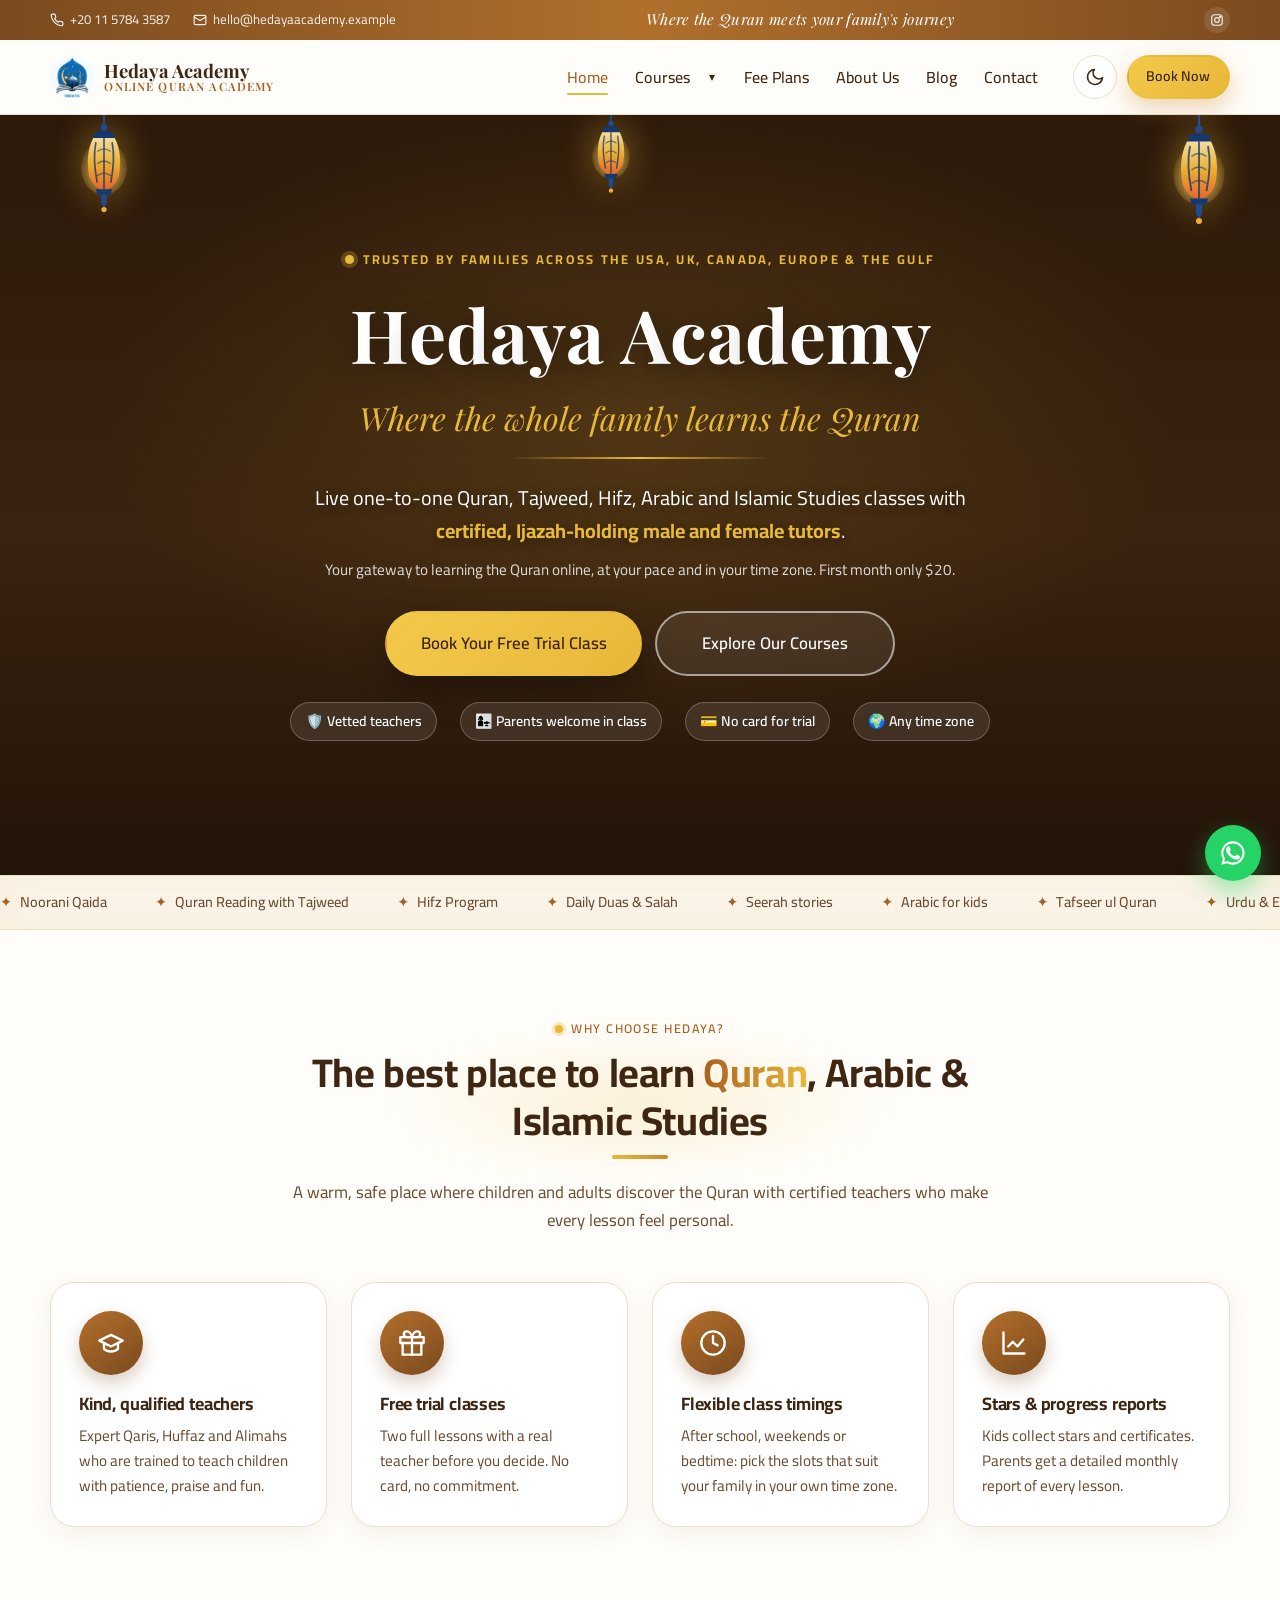
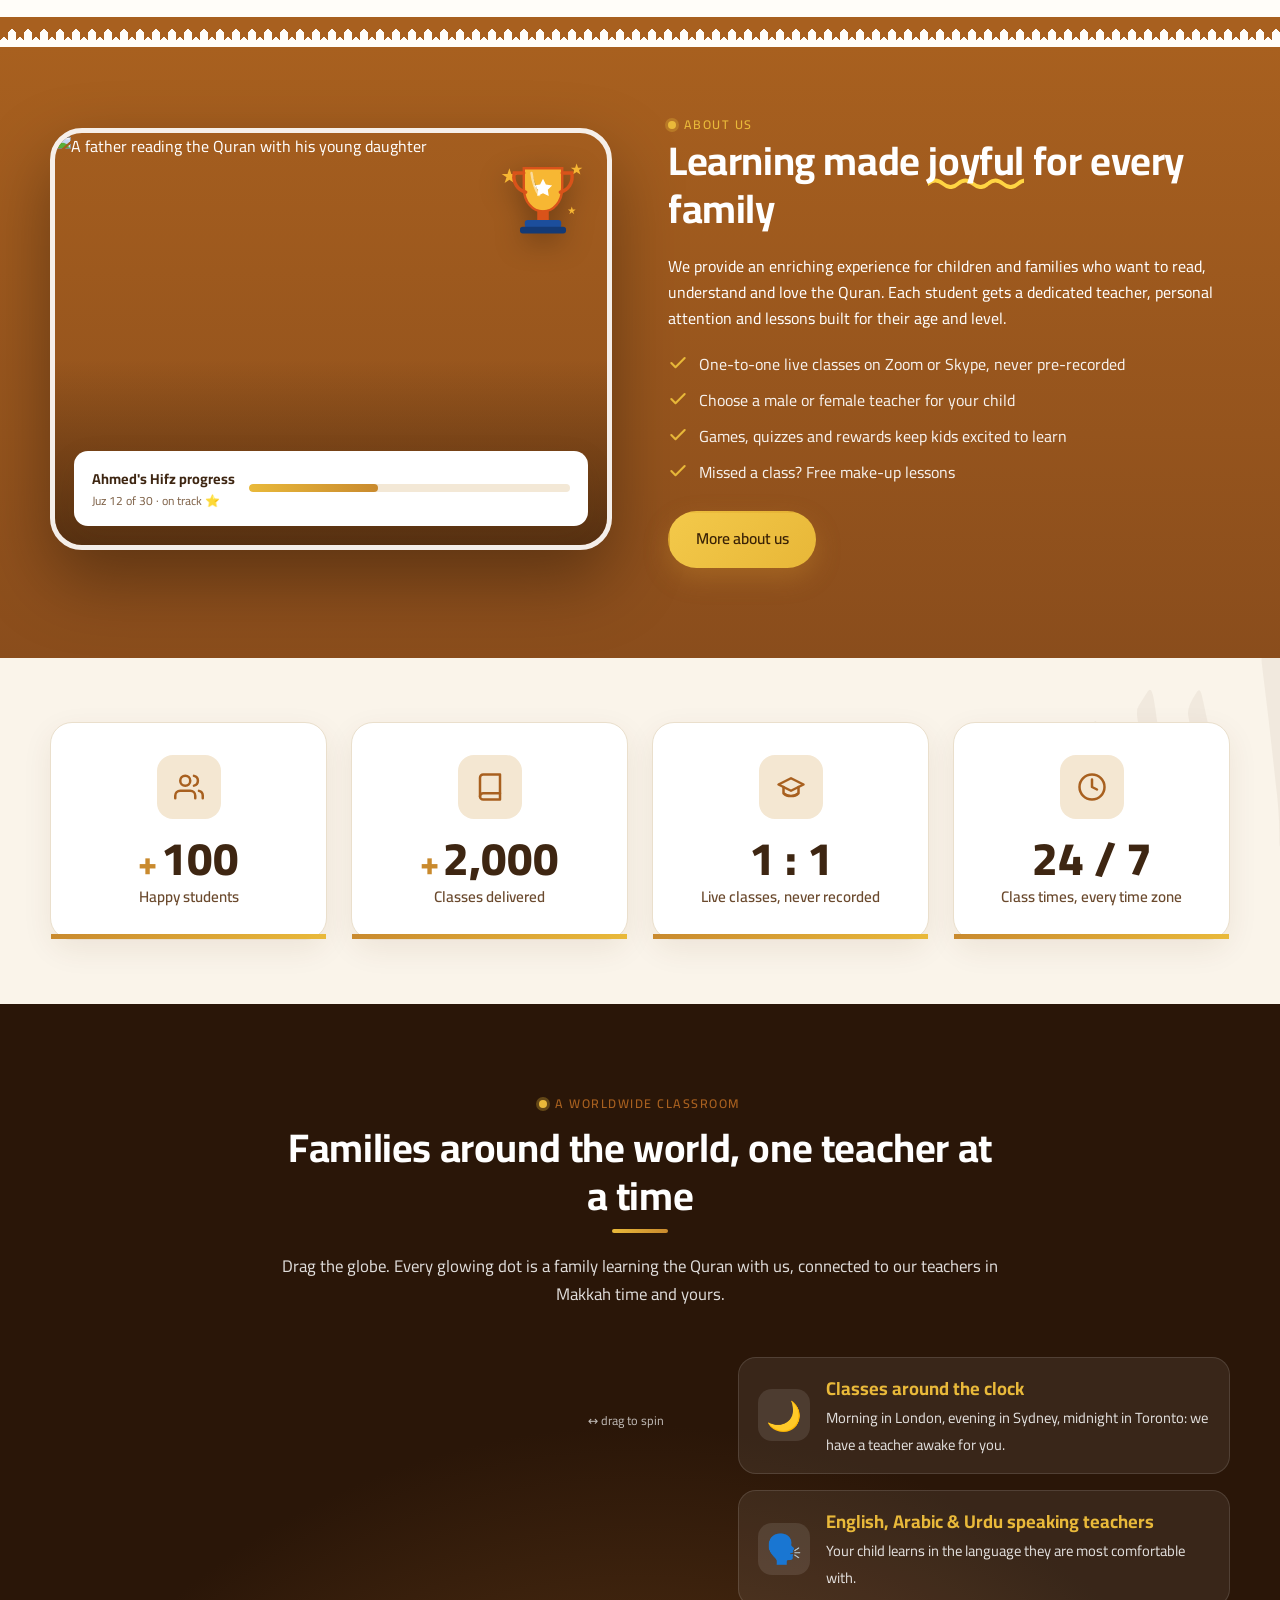
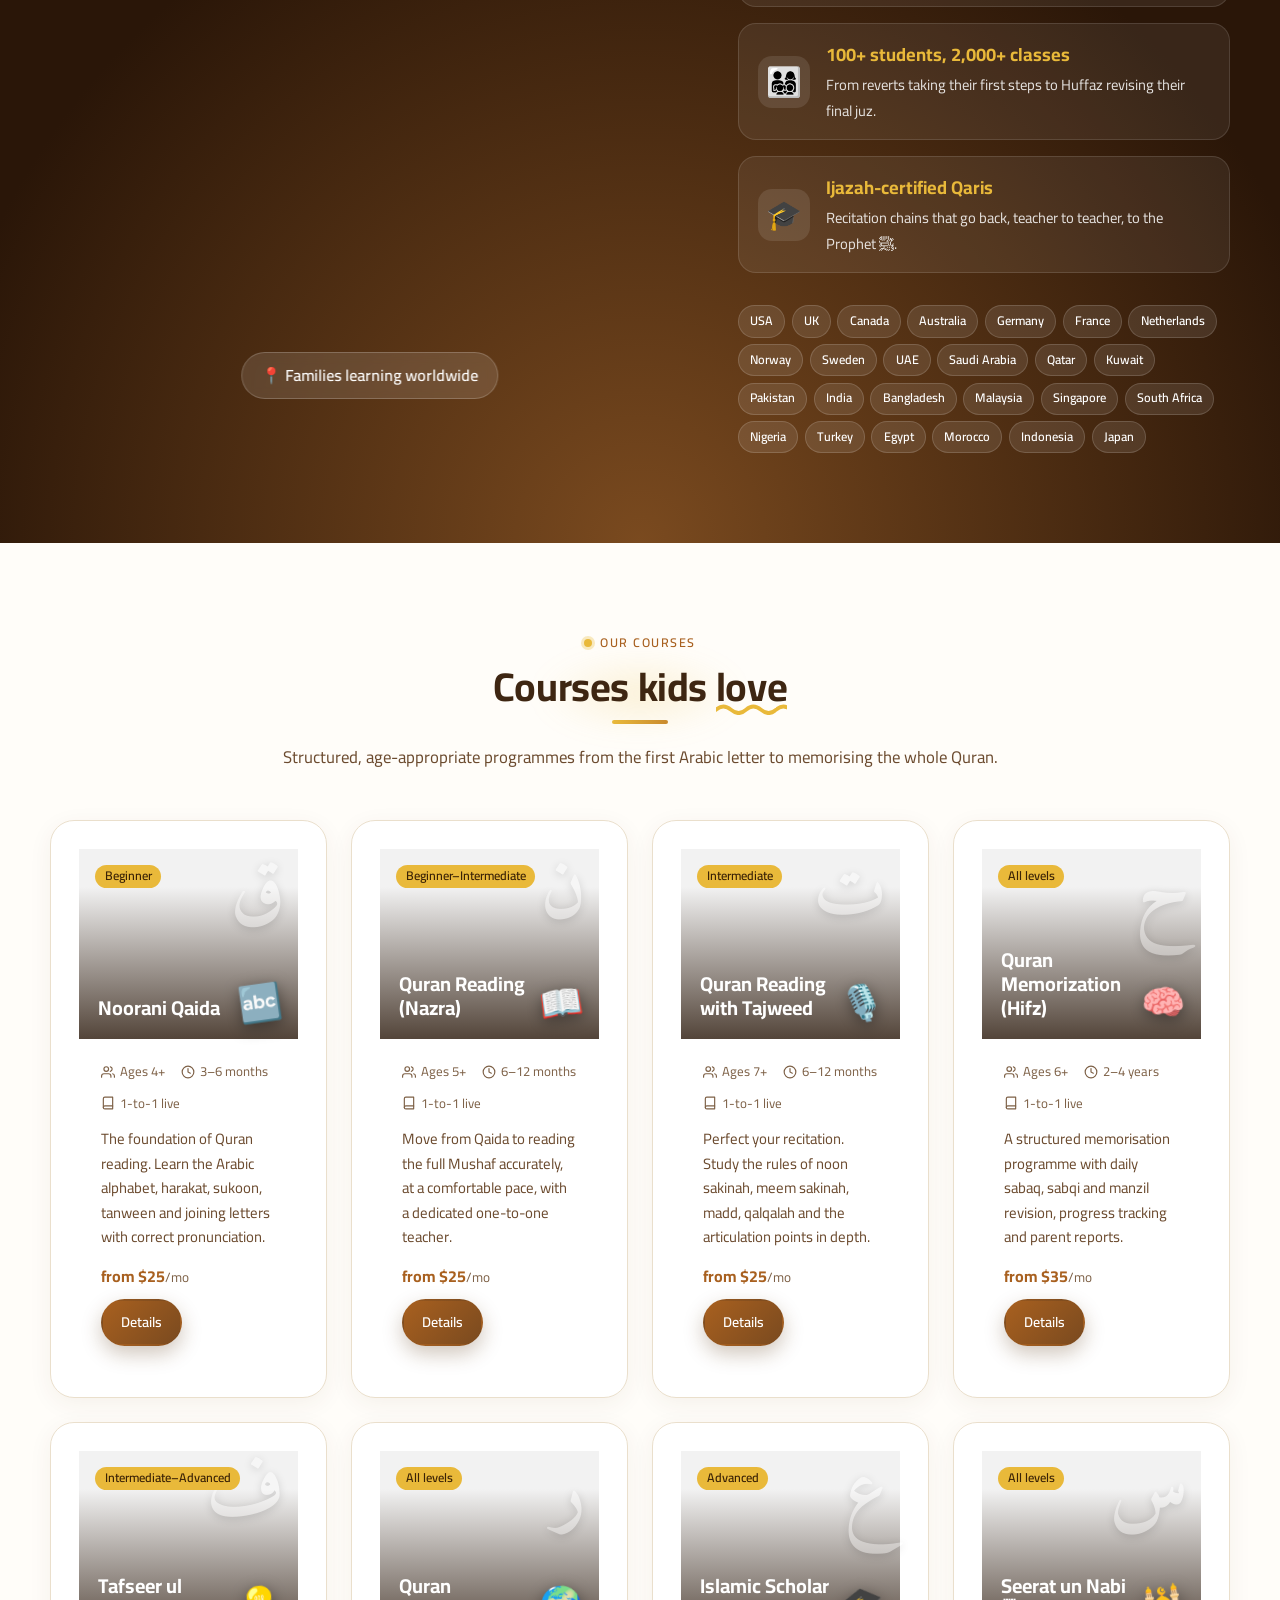
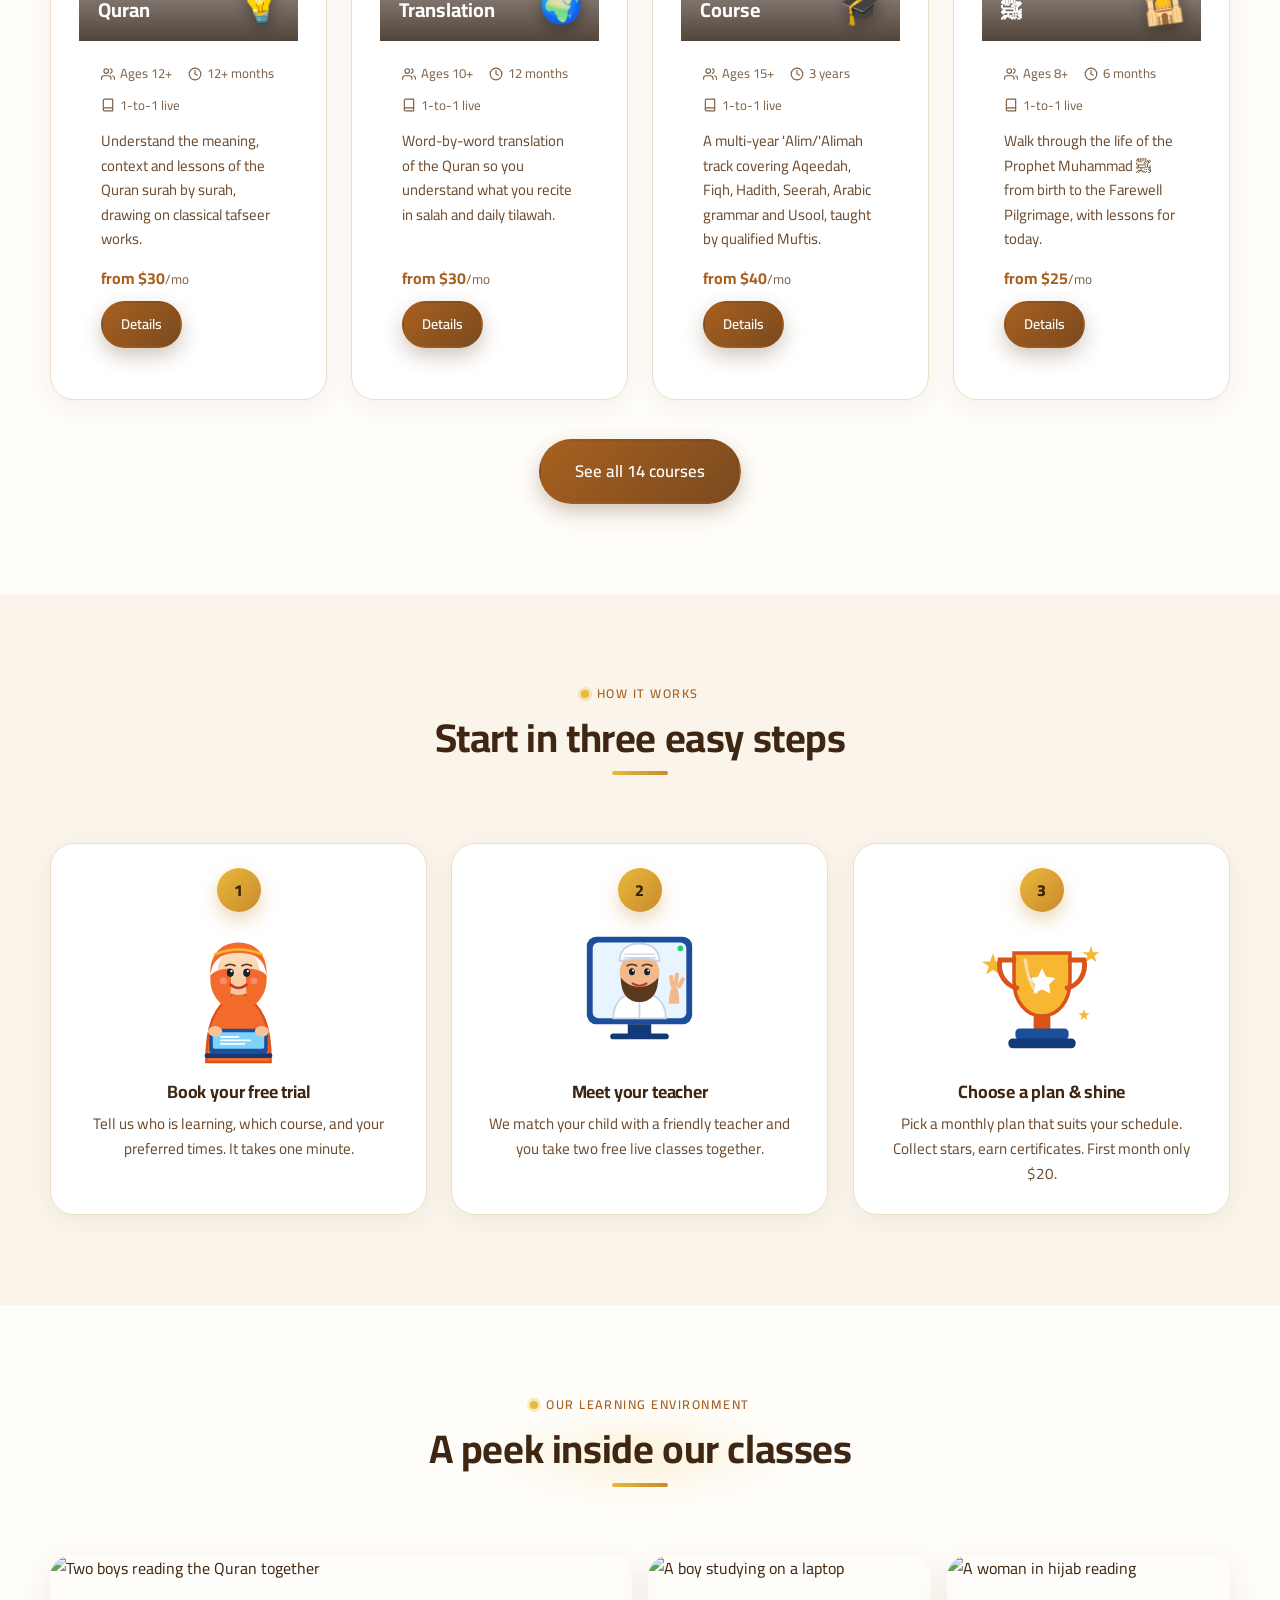
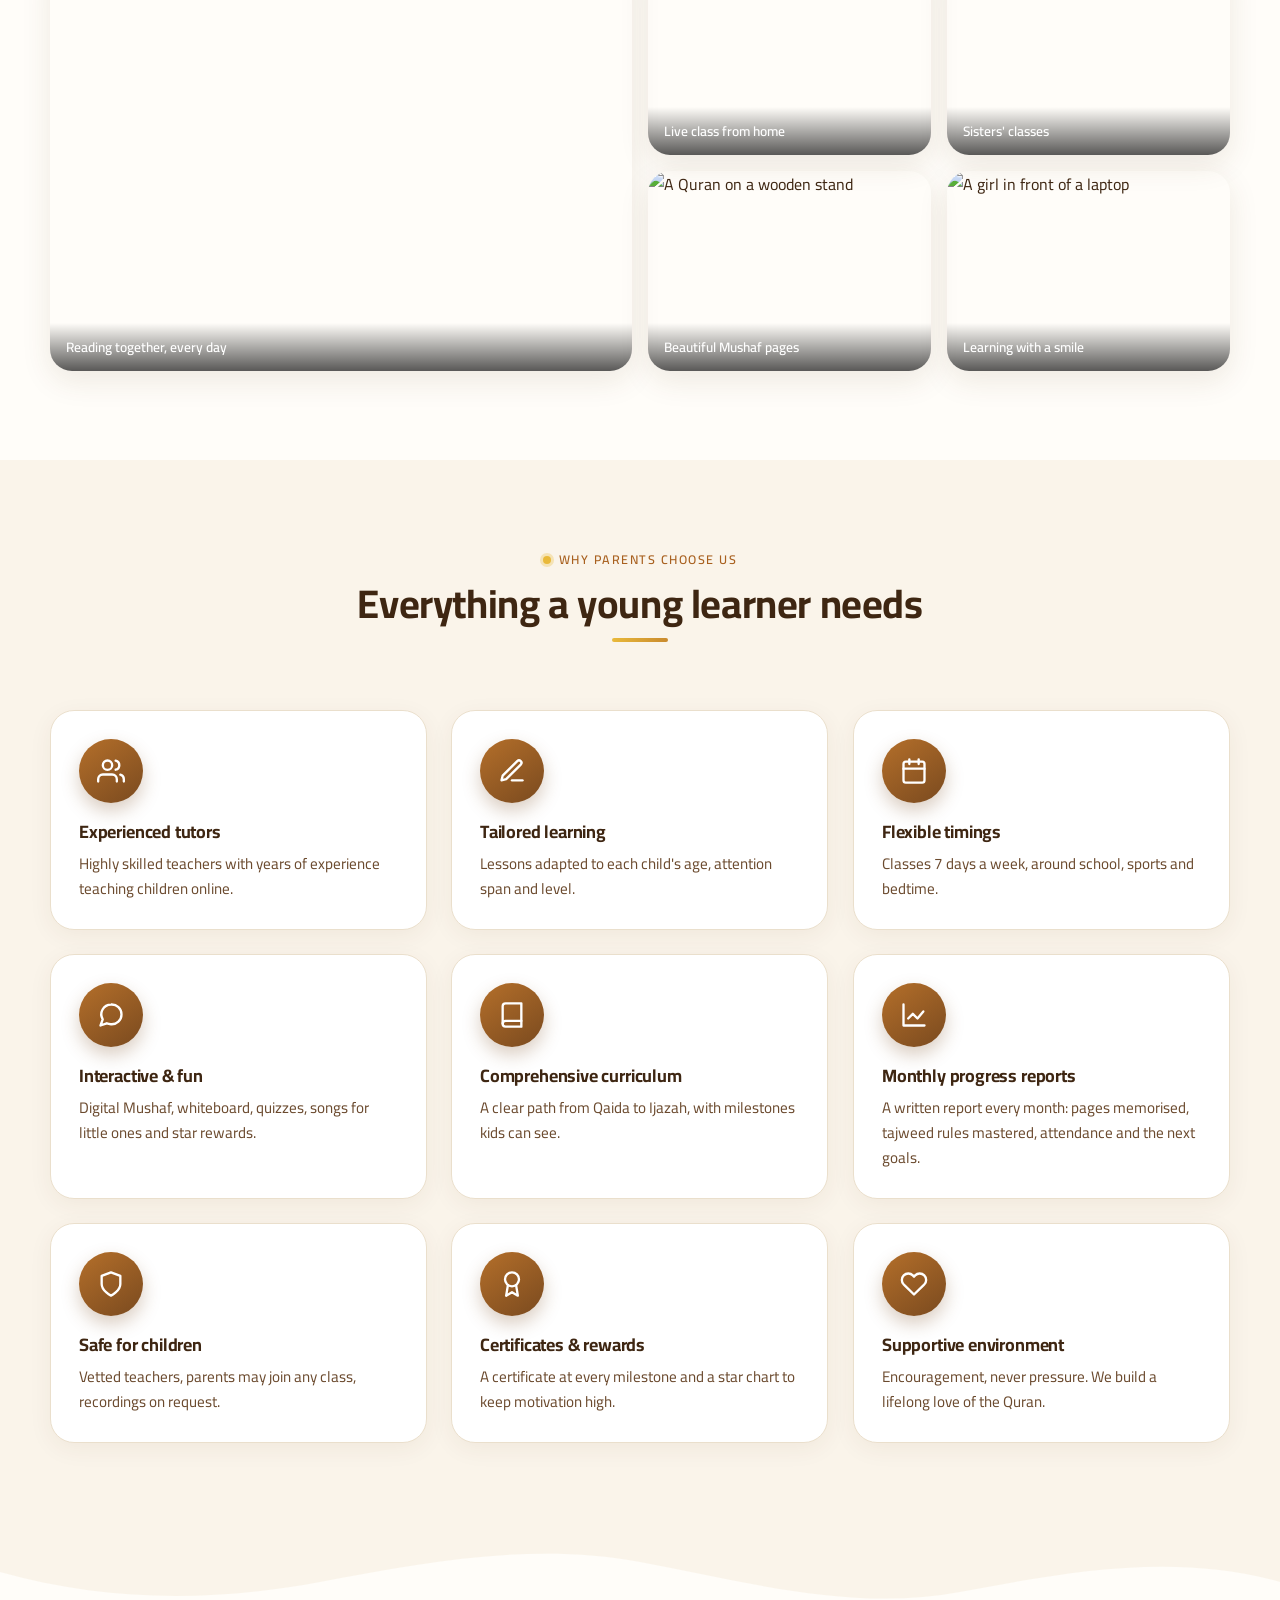
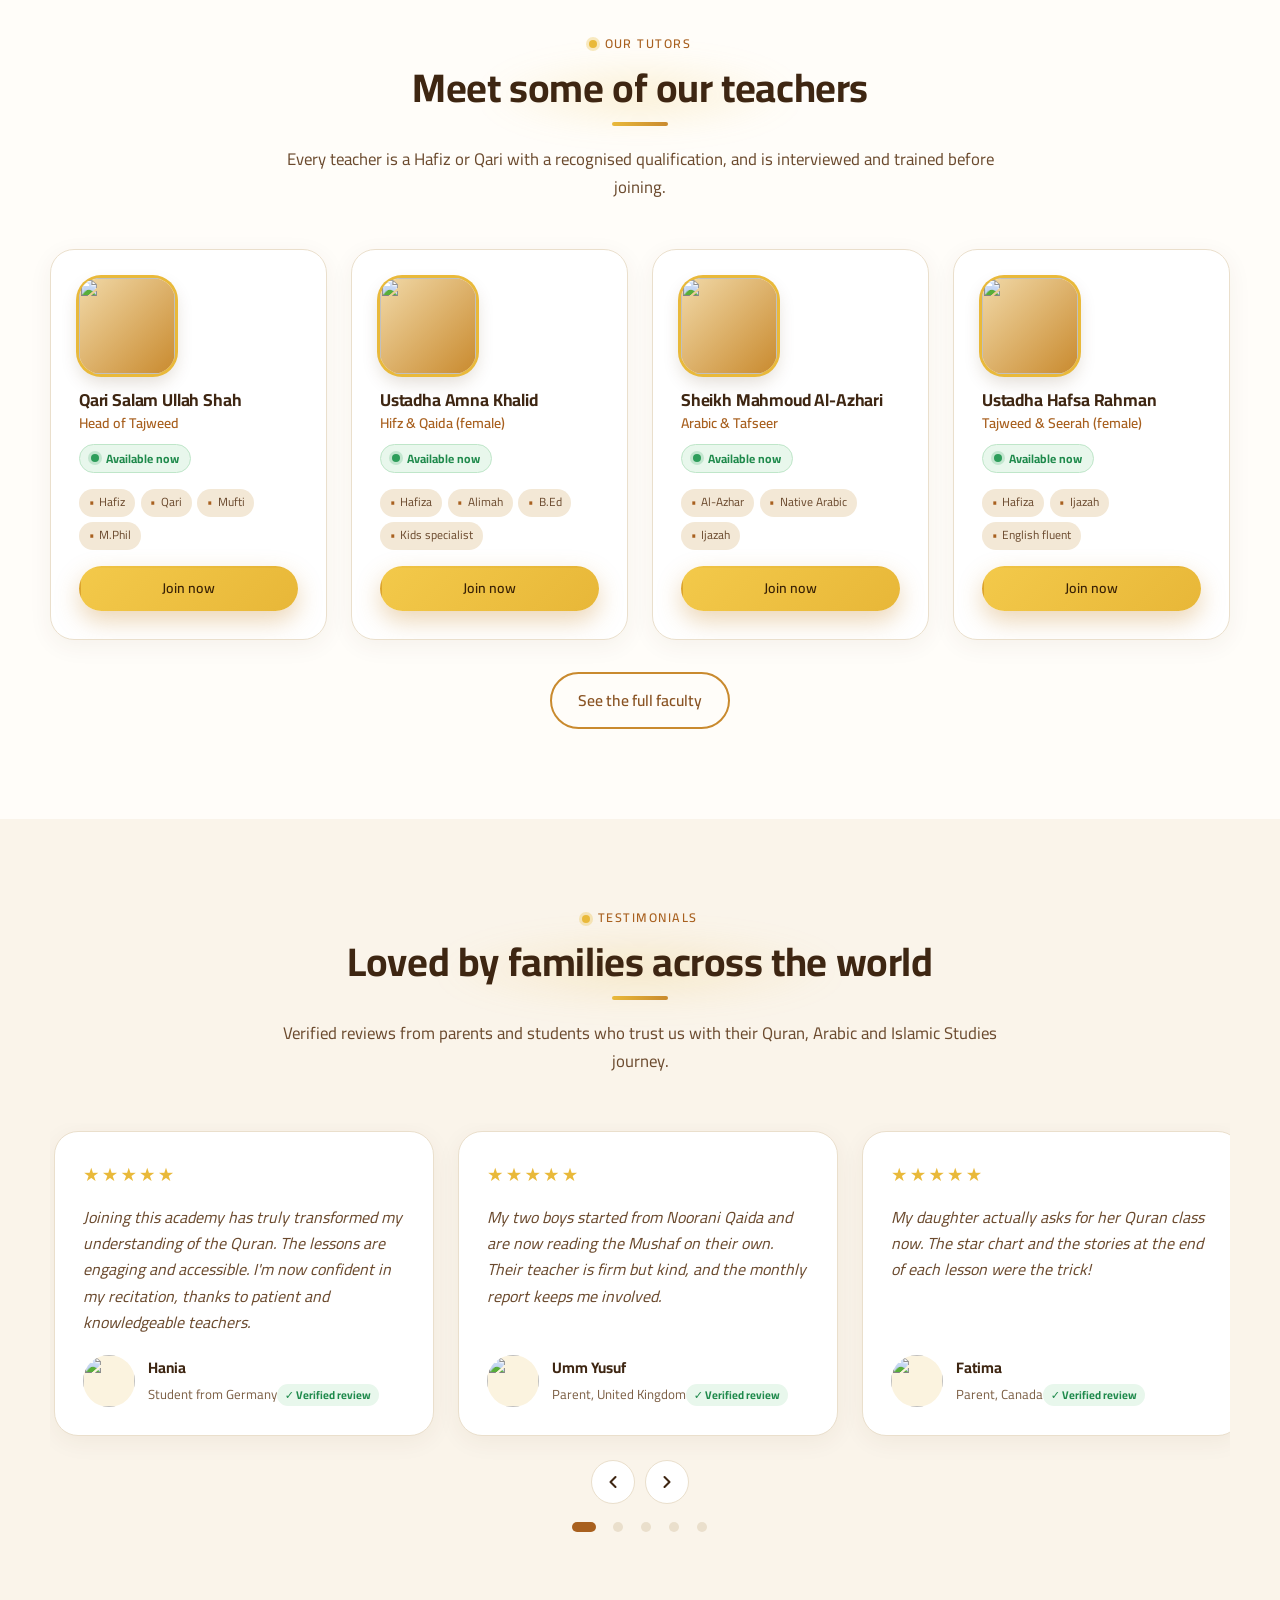
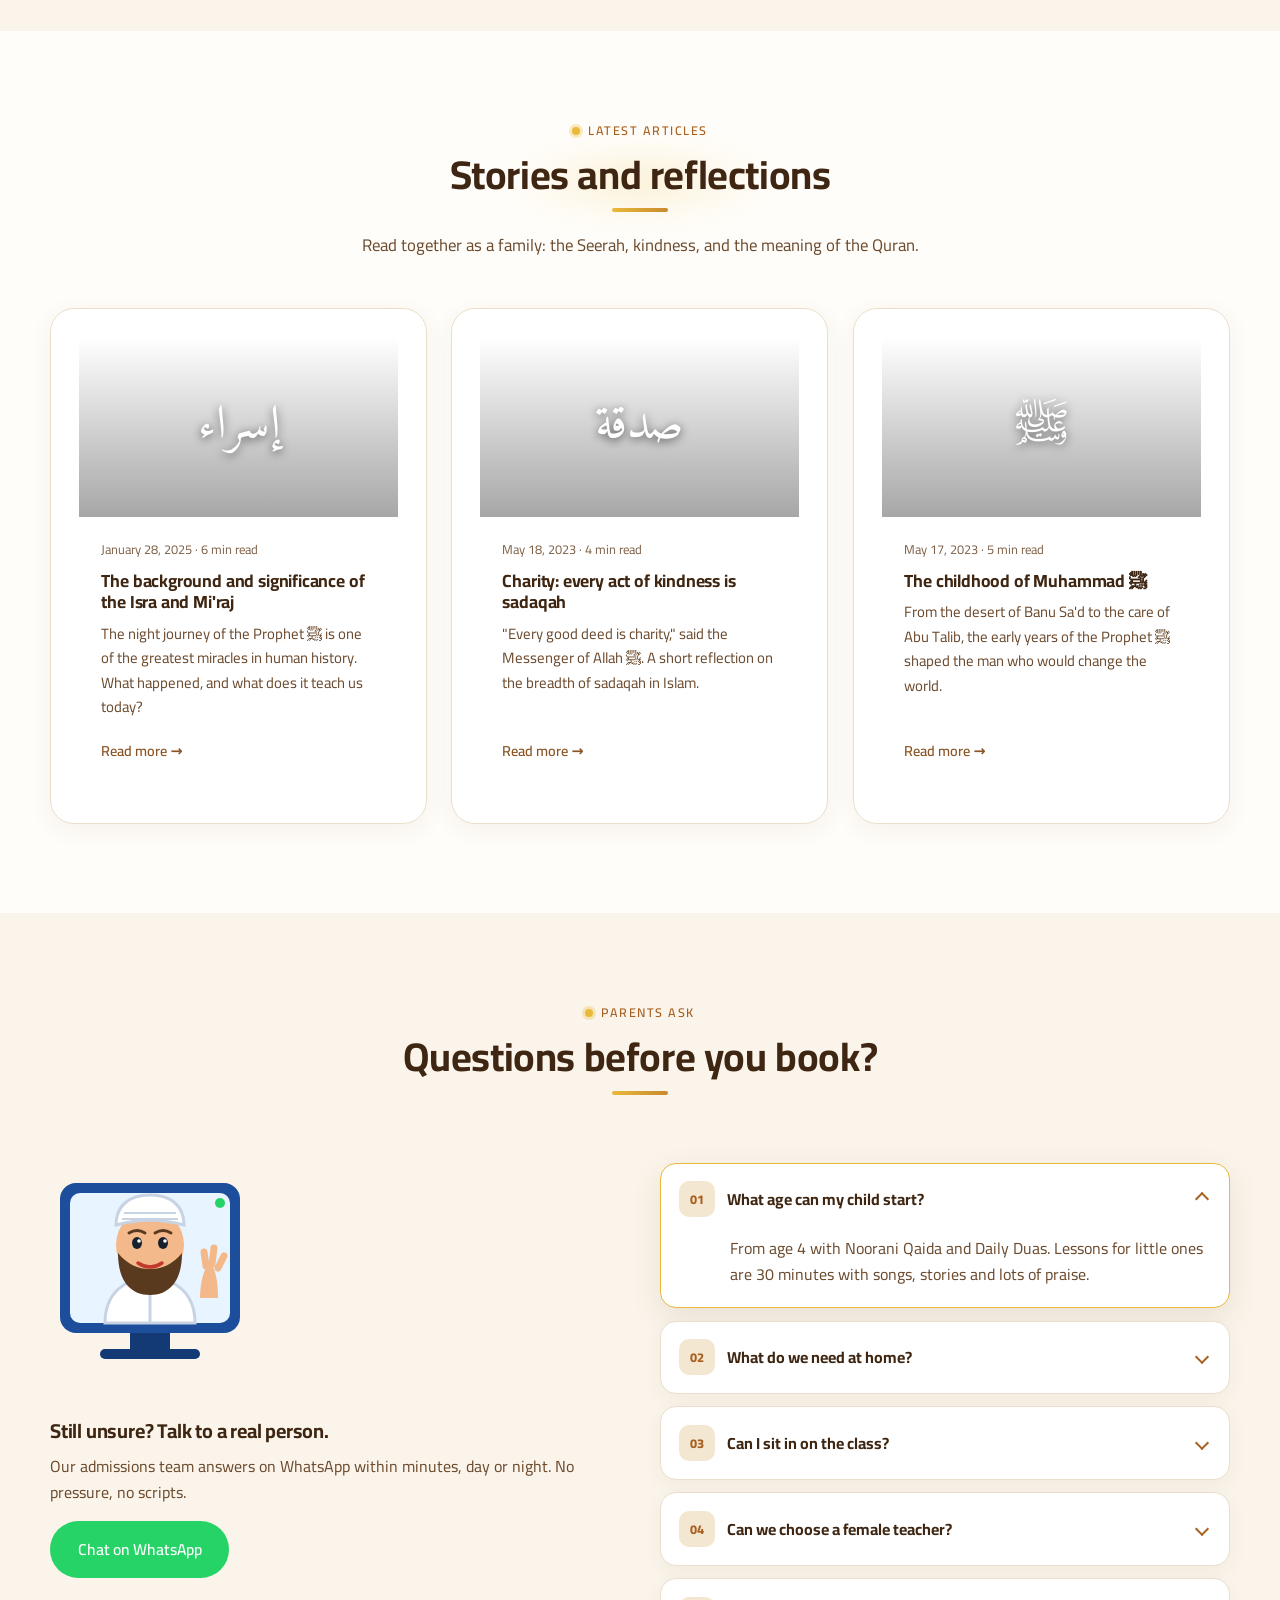
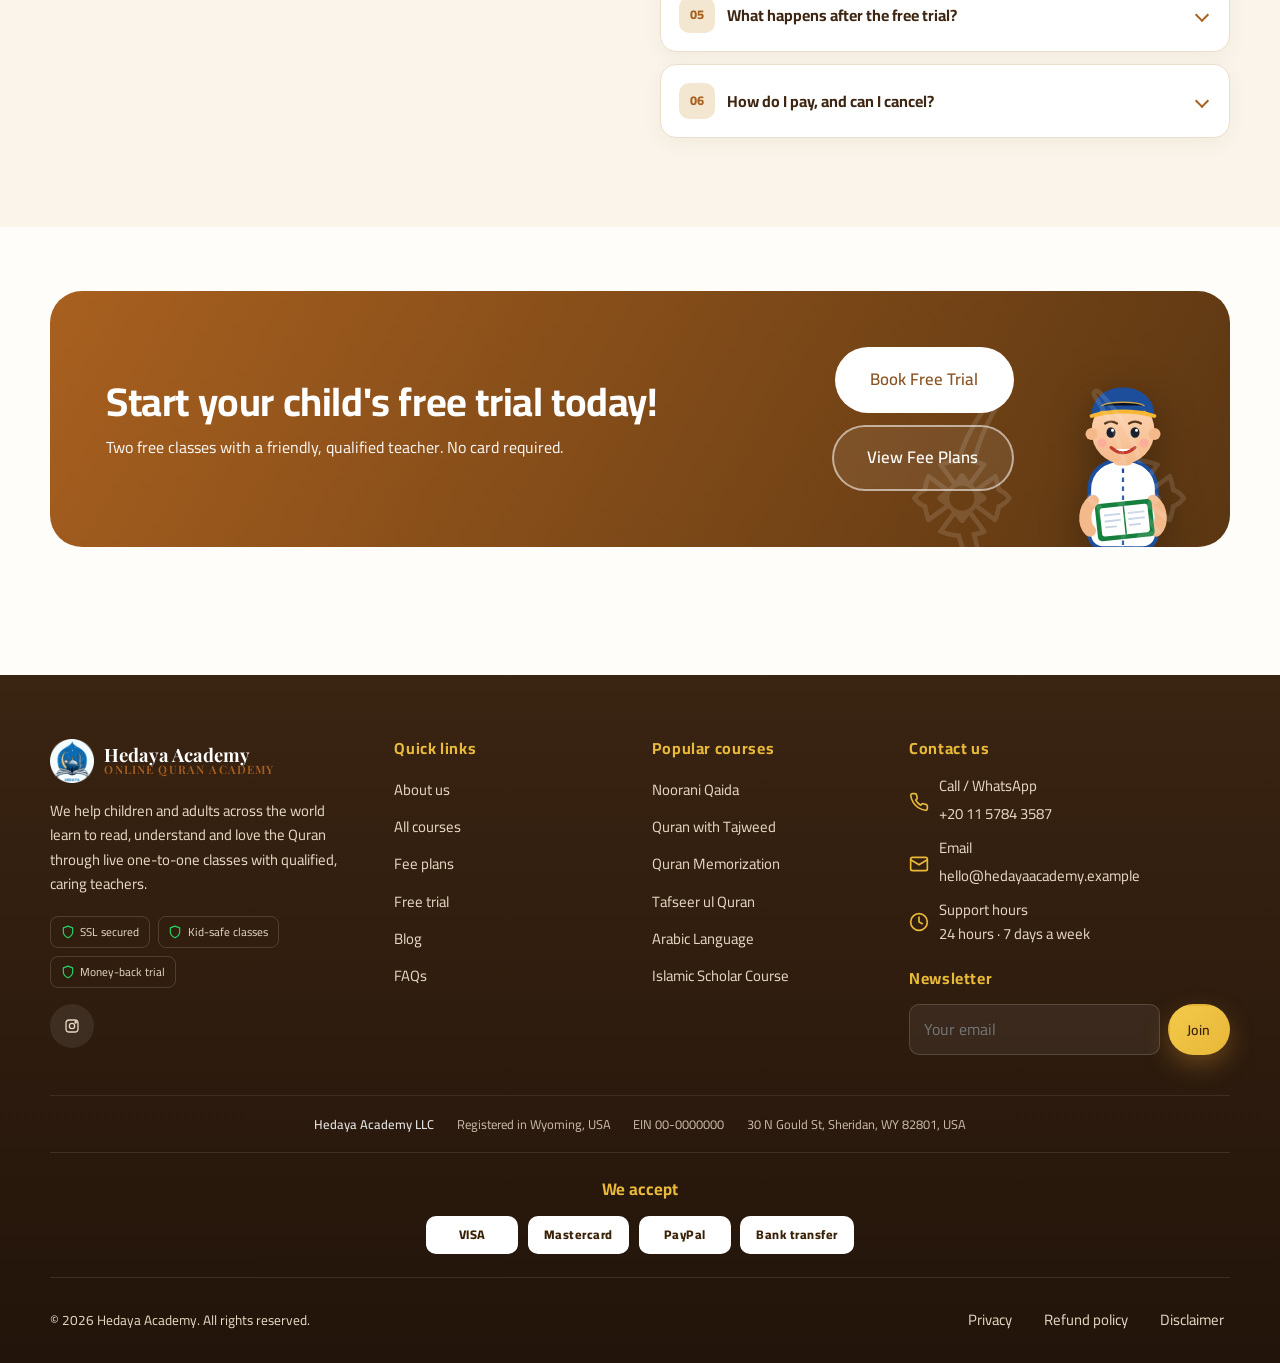
==== commit 0d2c2ca8: "Add Instagram and phone to the Organization schema Co-Authored-By: Claude Fable 5.1 <noreply@anthrop" ====
--- a/index.html
+++ b/index.html
@@ -24,7 +24,7 @@
 <link rel="stylesheet" href="assets/css/style.css?v=10">
 <script>try{var t=localStorage.getItem("gtq-theme");if(t)document.documentElement.setAttribute("data-theme",t);else if(matchMedia("(prefers-color-scheme: dark)").matches)document.documentElement.setAttribute("data-theme","dark")}catch(e){}</script>
 <script type="application/ld+json">
-{"@context":"https://schema.org","@type":"EducationalOrganization","name":"Hedaya Academy","url":"https://youssefhassandev.github.io/guidance-to-quran/","description":"Online Quran academy for children offering live one-to-one Quran, Tajweed, Hifz, Duas, Seerah and language classes.","offers":{"@type":"Offer","price":"20","priceCurrency":"USD","description":"First month for new students"}}
+{"@context":"https://schema.org","@type":"EducationalOrganization","name":"Hedaya Academy","url":"https://youssefhassandev.github.io/guidance-to-quran/","sameAs":["https://www.instagram.com/hedaya__academy/"],"telephone":"+201157843587","description":"Online Quran academy for children offering live one-to-one Quran, Tajweed, Hifz, Duas, Seerah and language classes.","offers":{"@type":"Offer","price":"20","priceCurrency":"USD","description":"First month for new students"}}
 </script>
 </head>
 <body data-page="home">
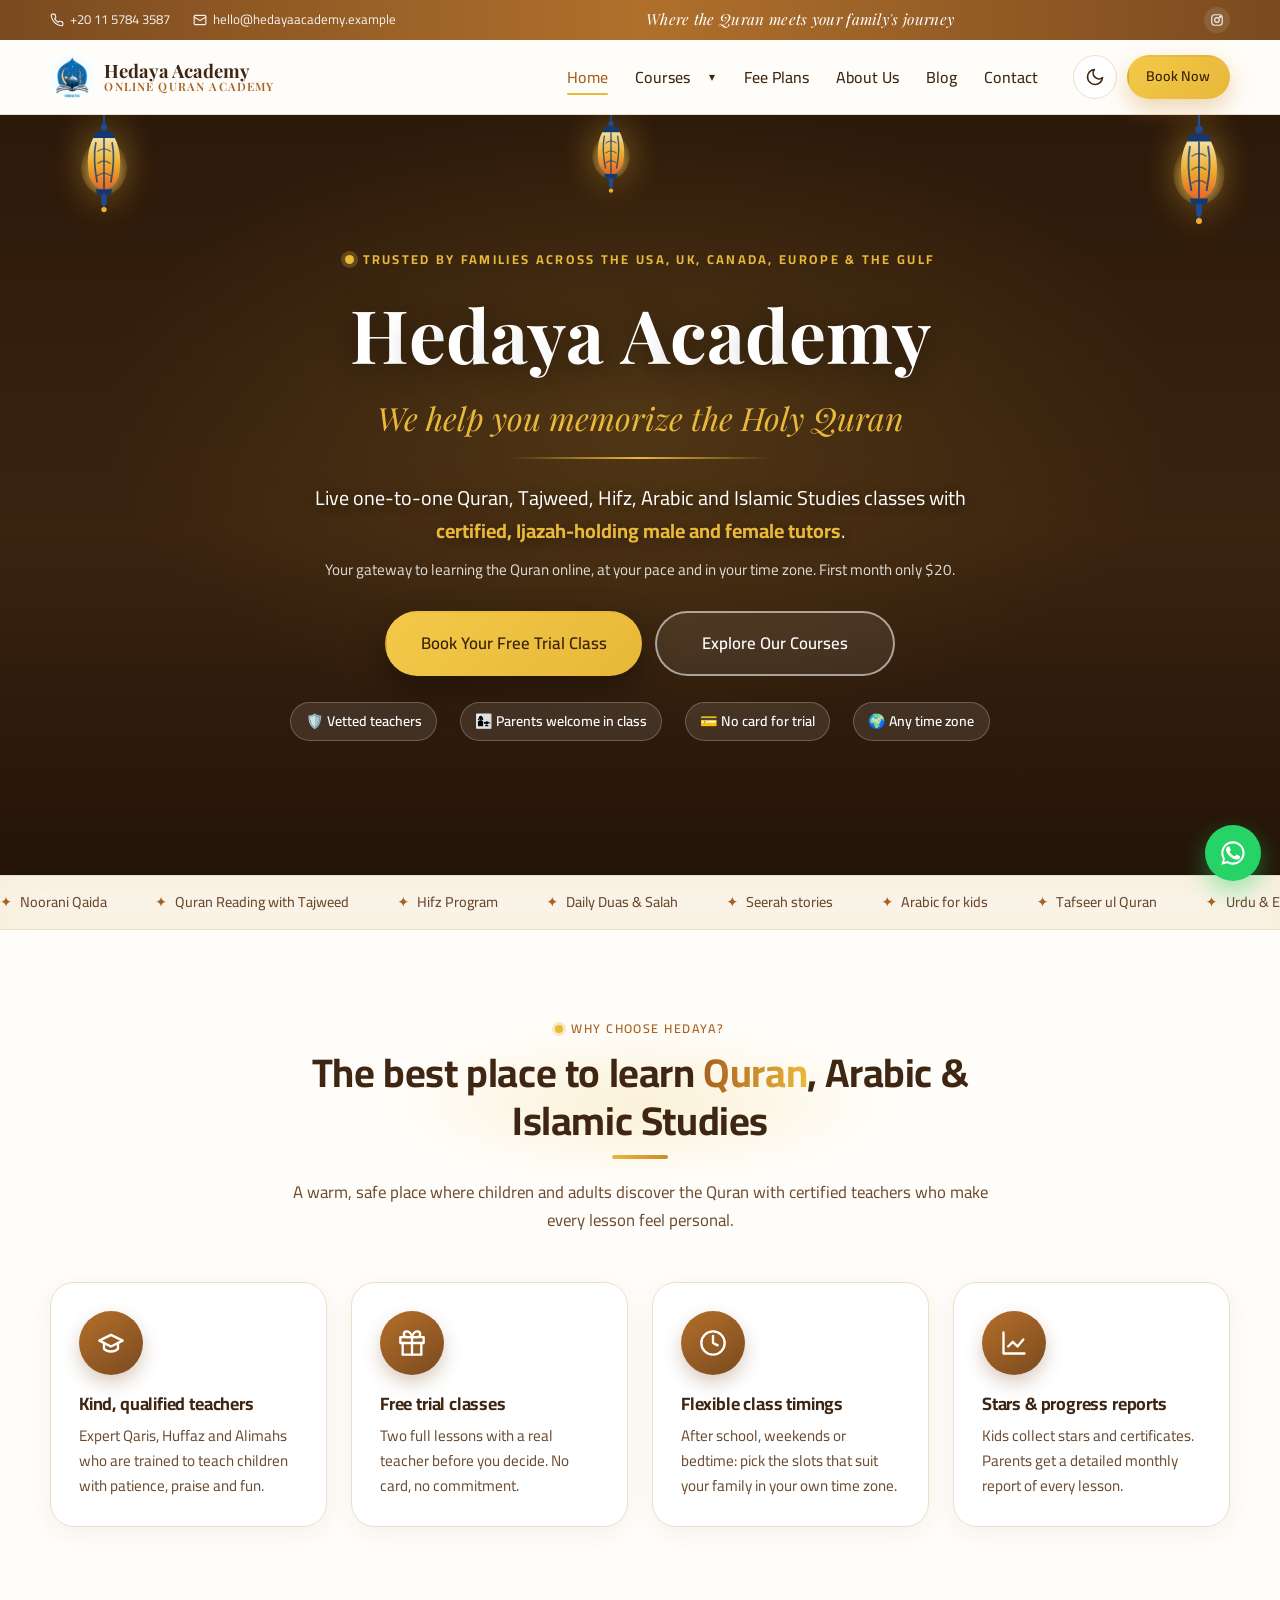
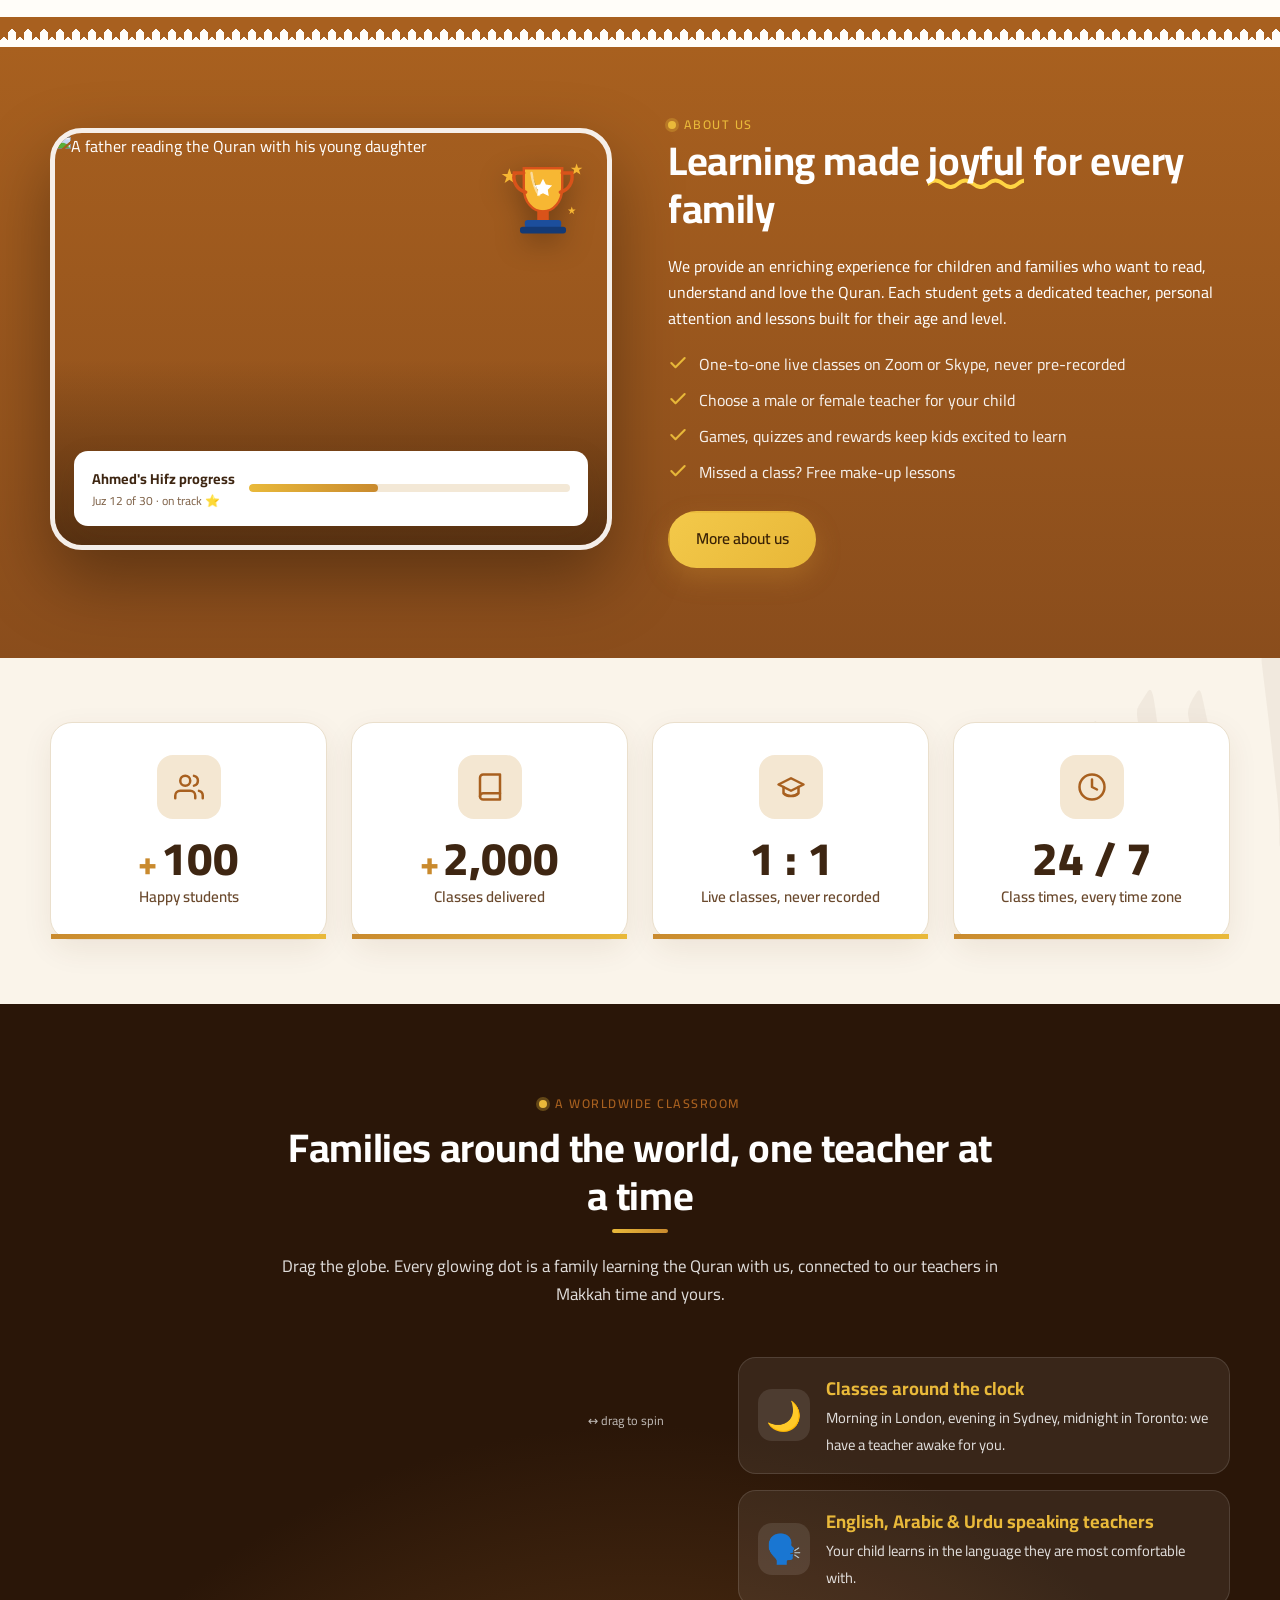
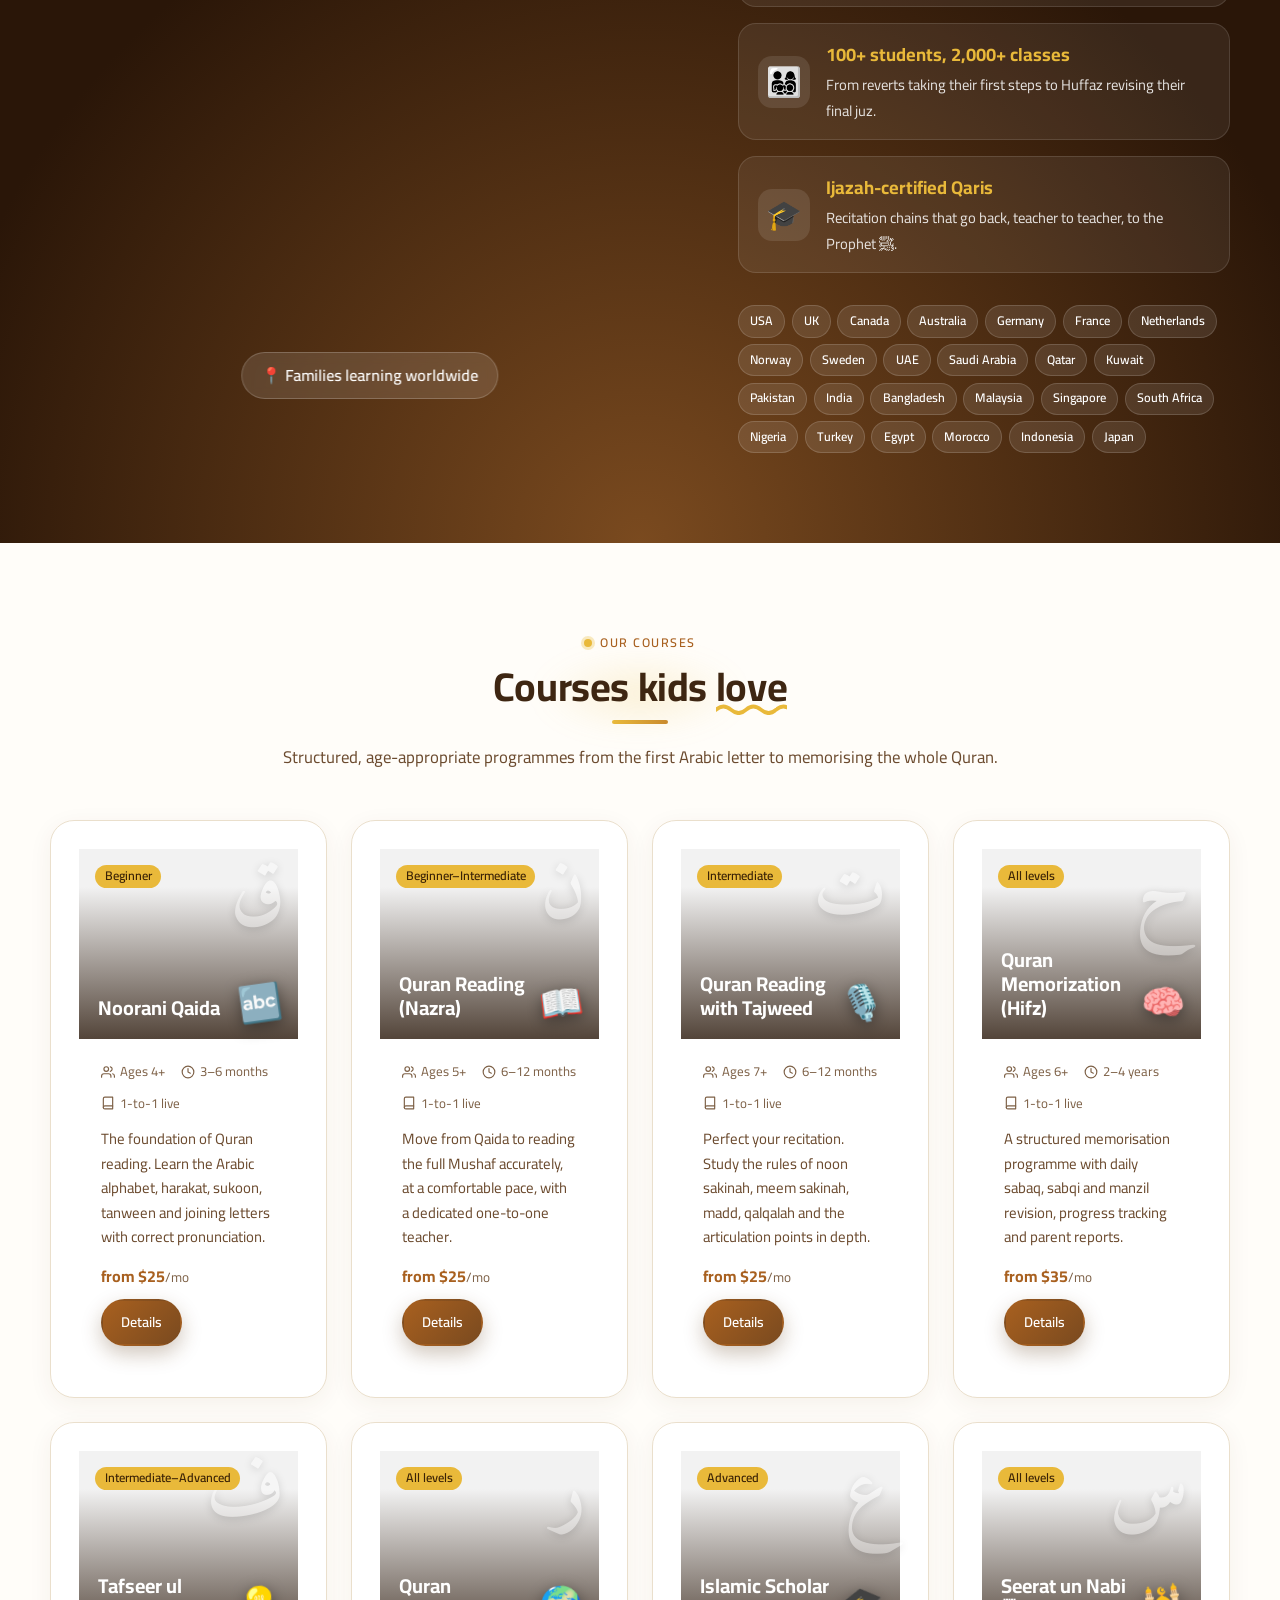
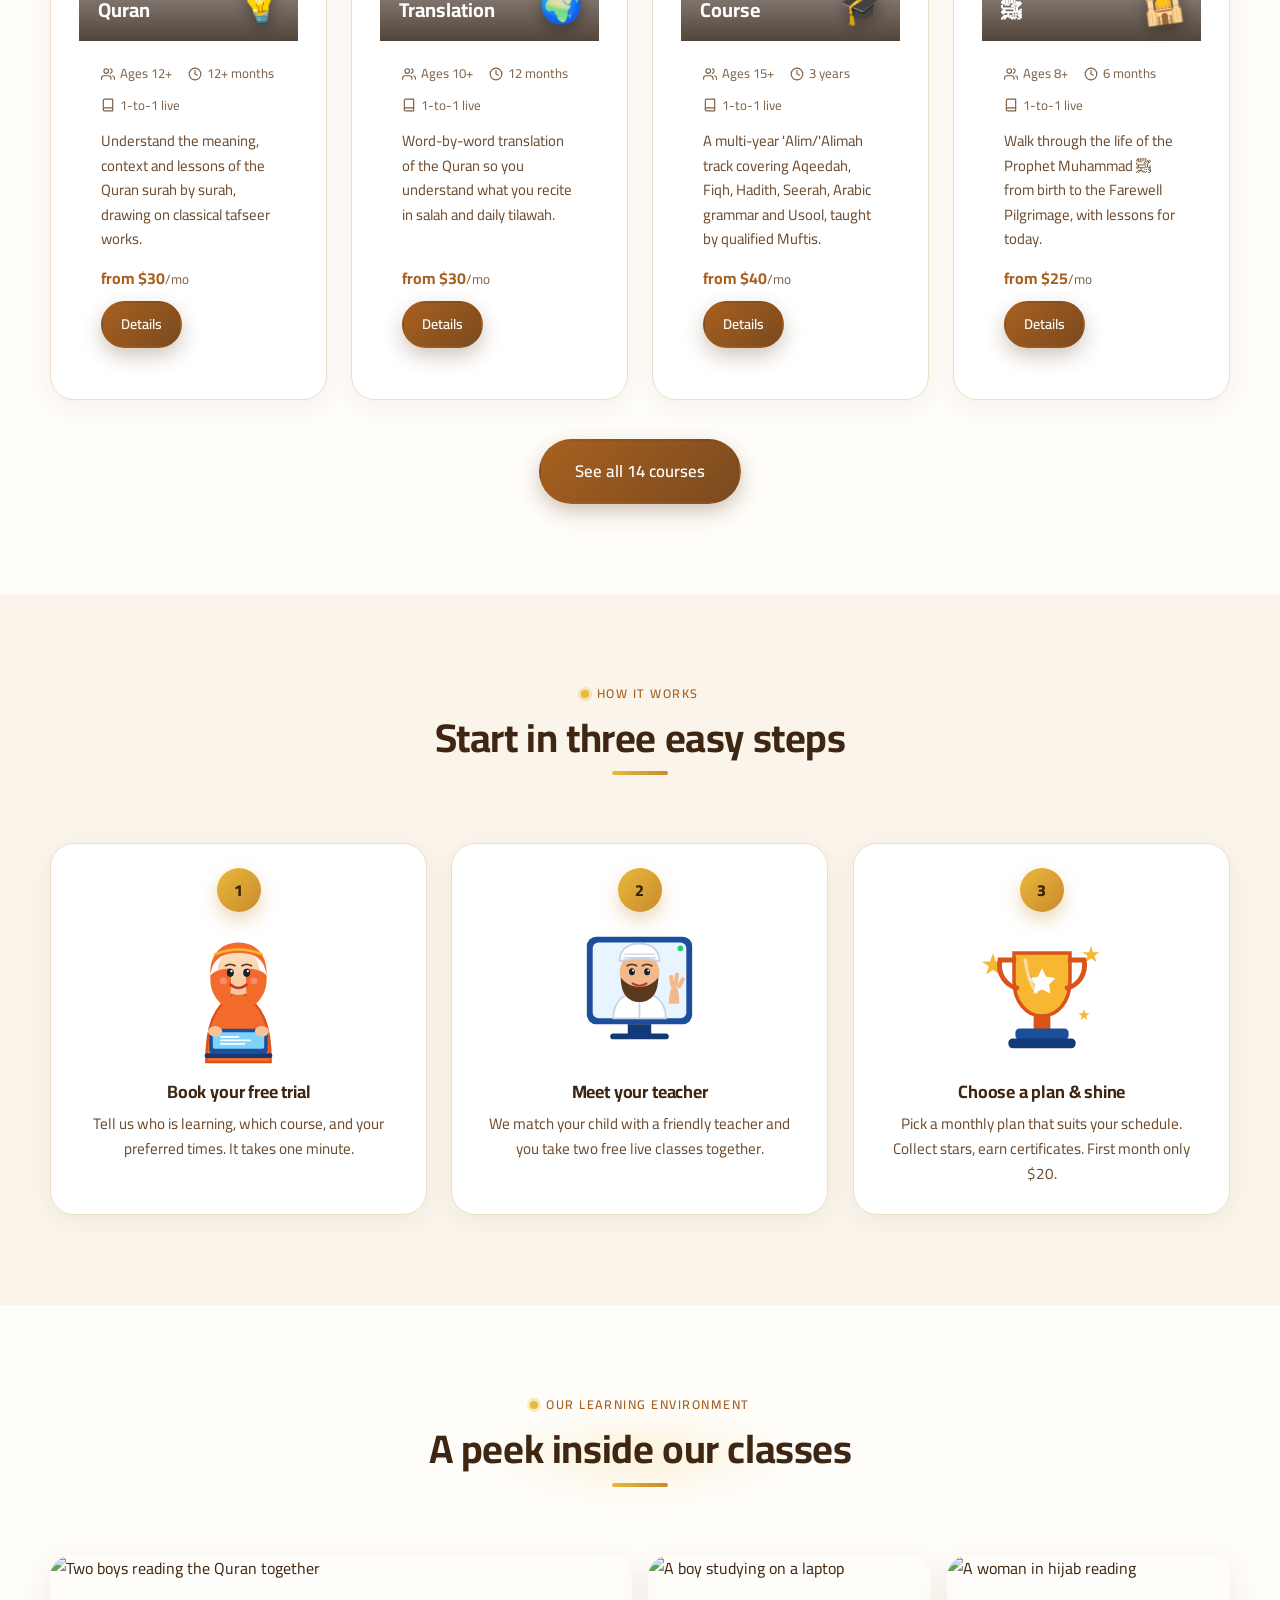
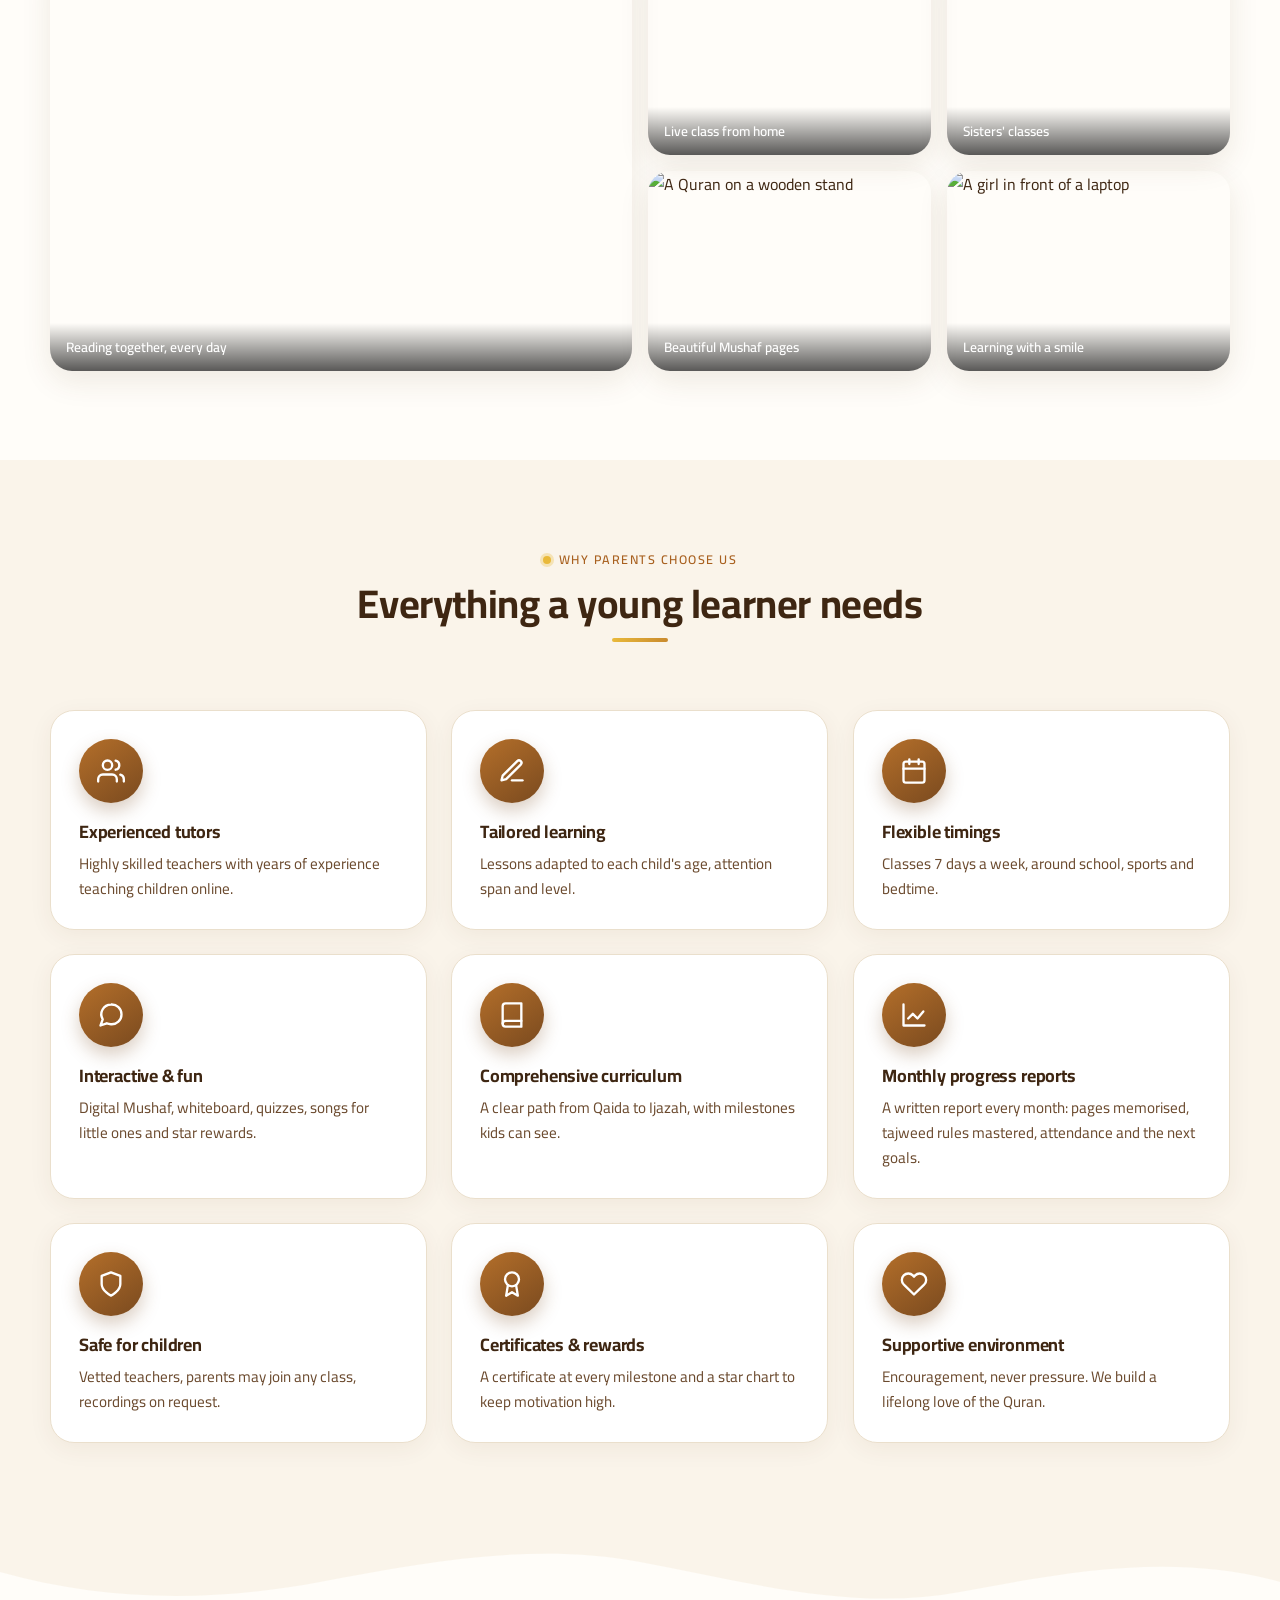
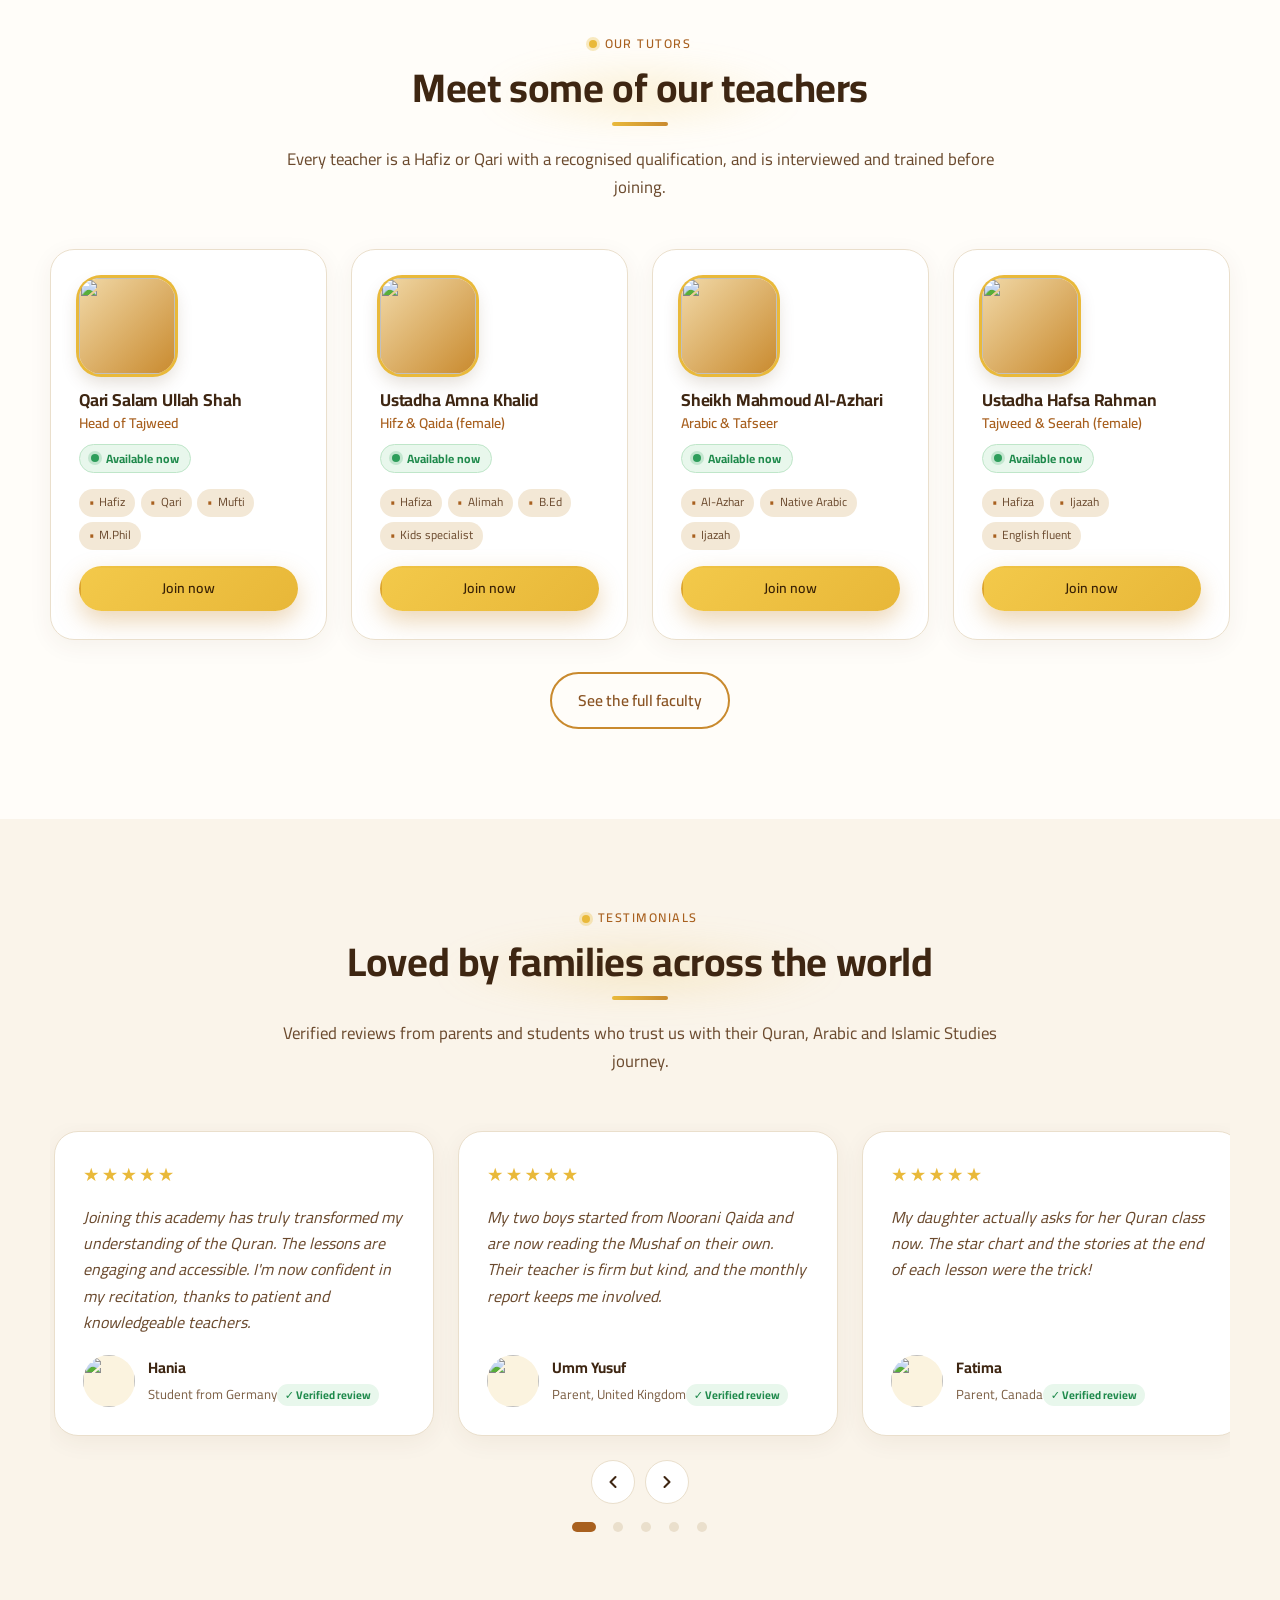
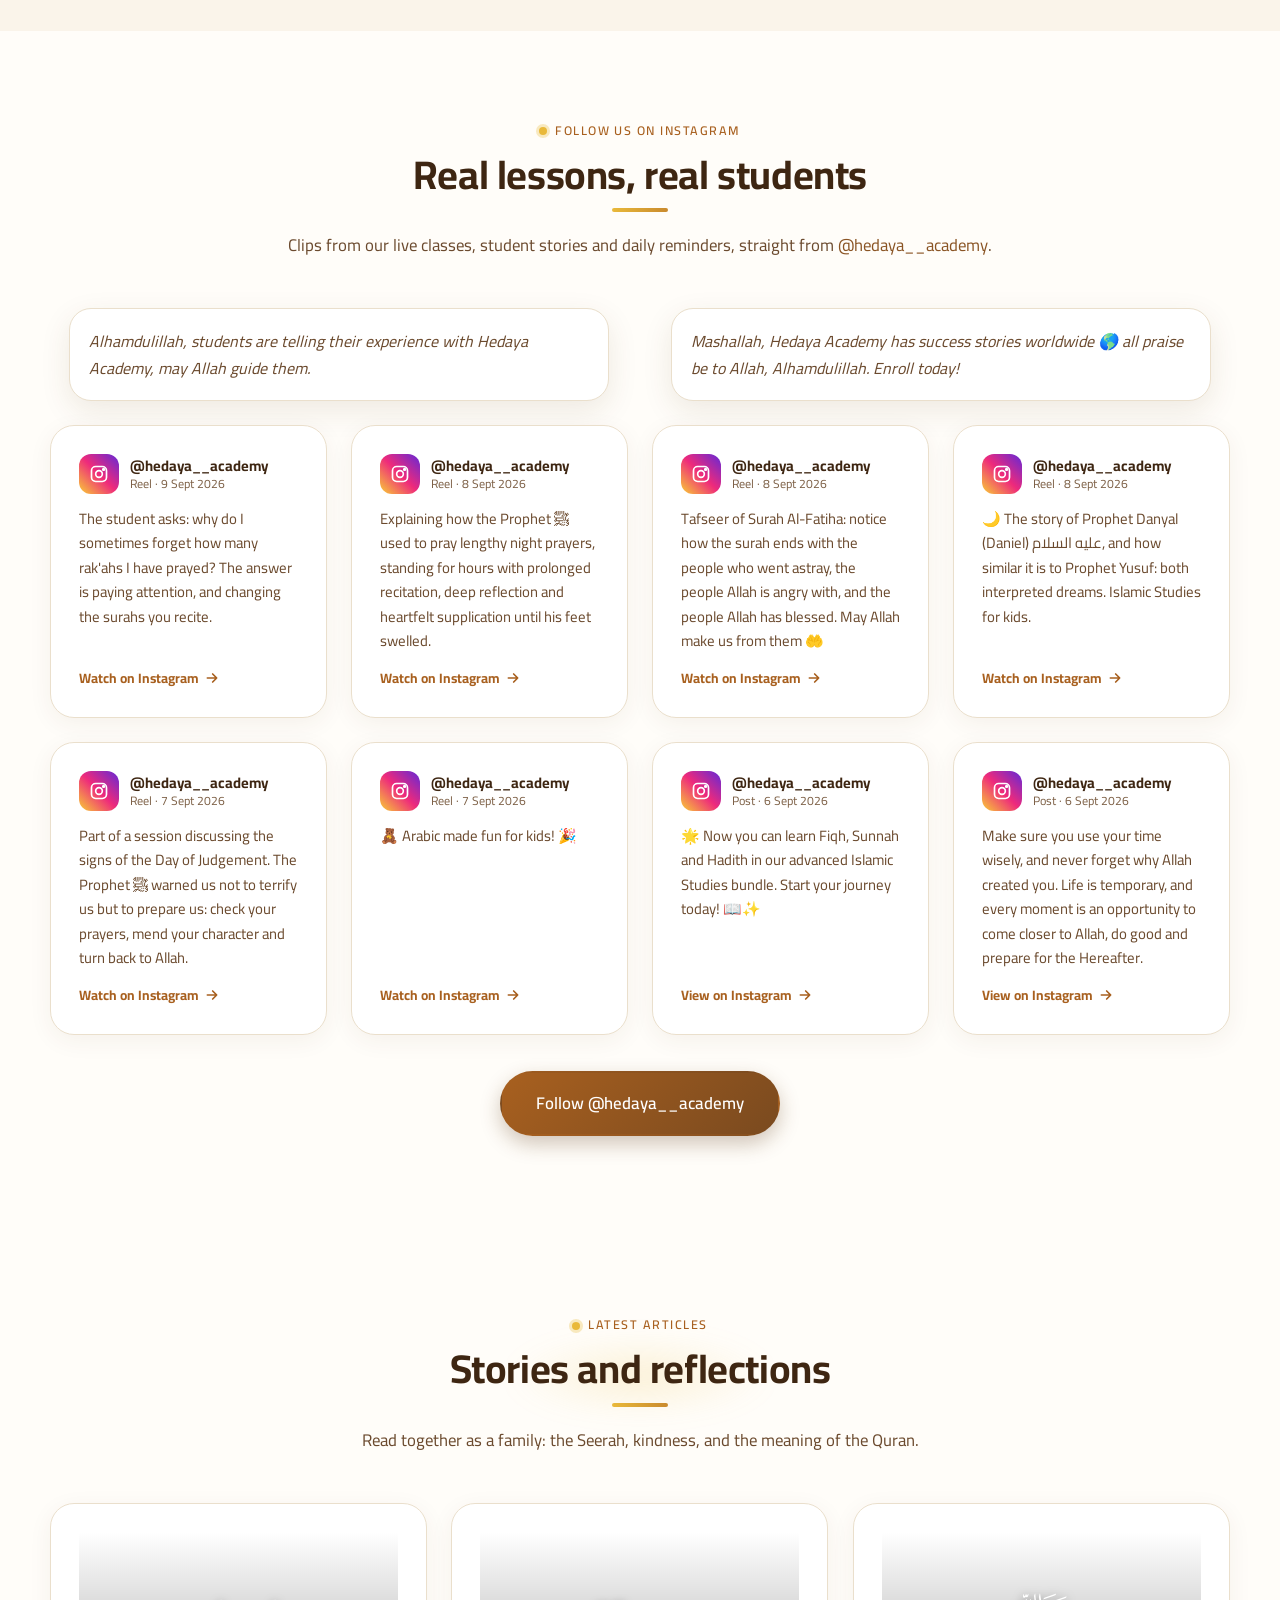
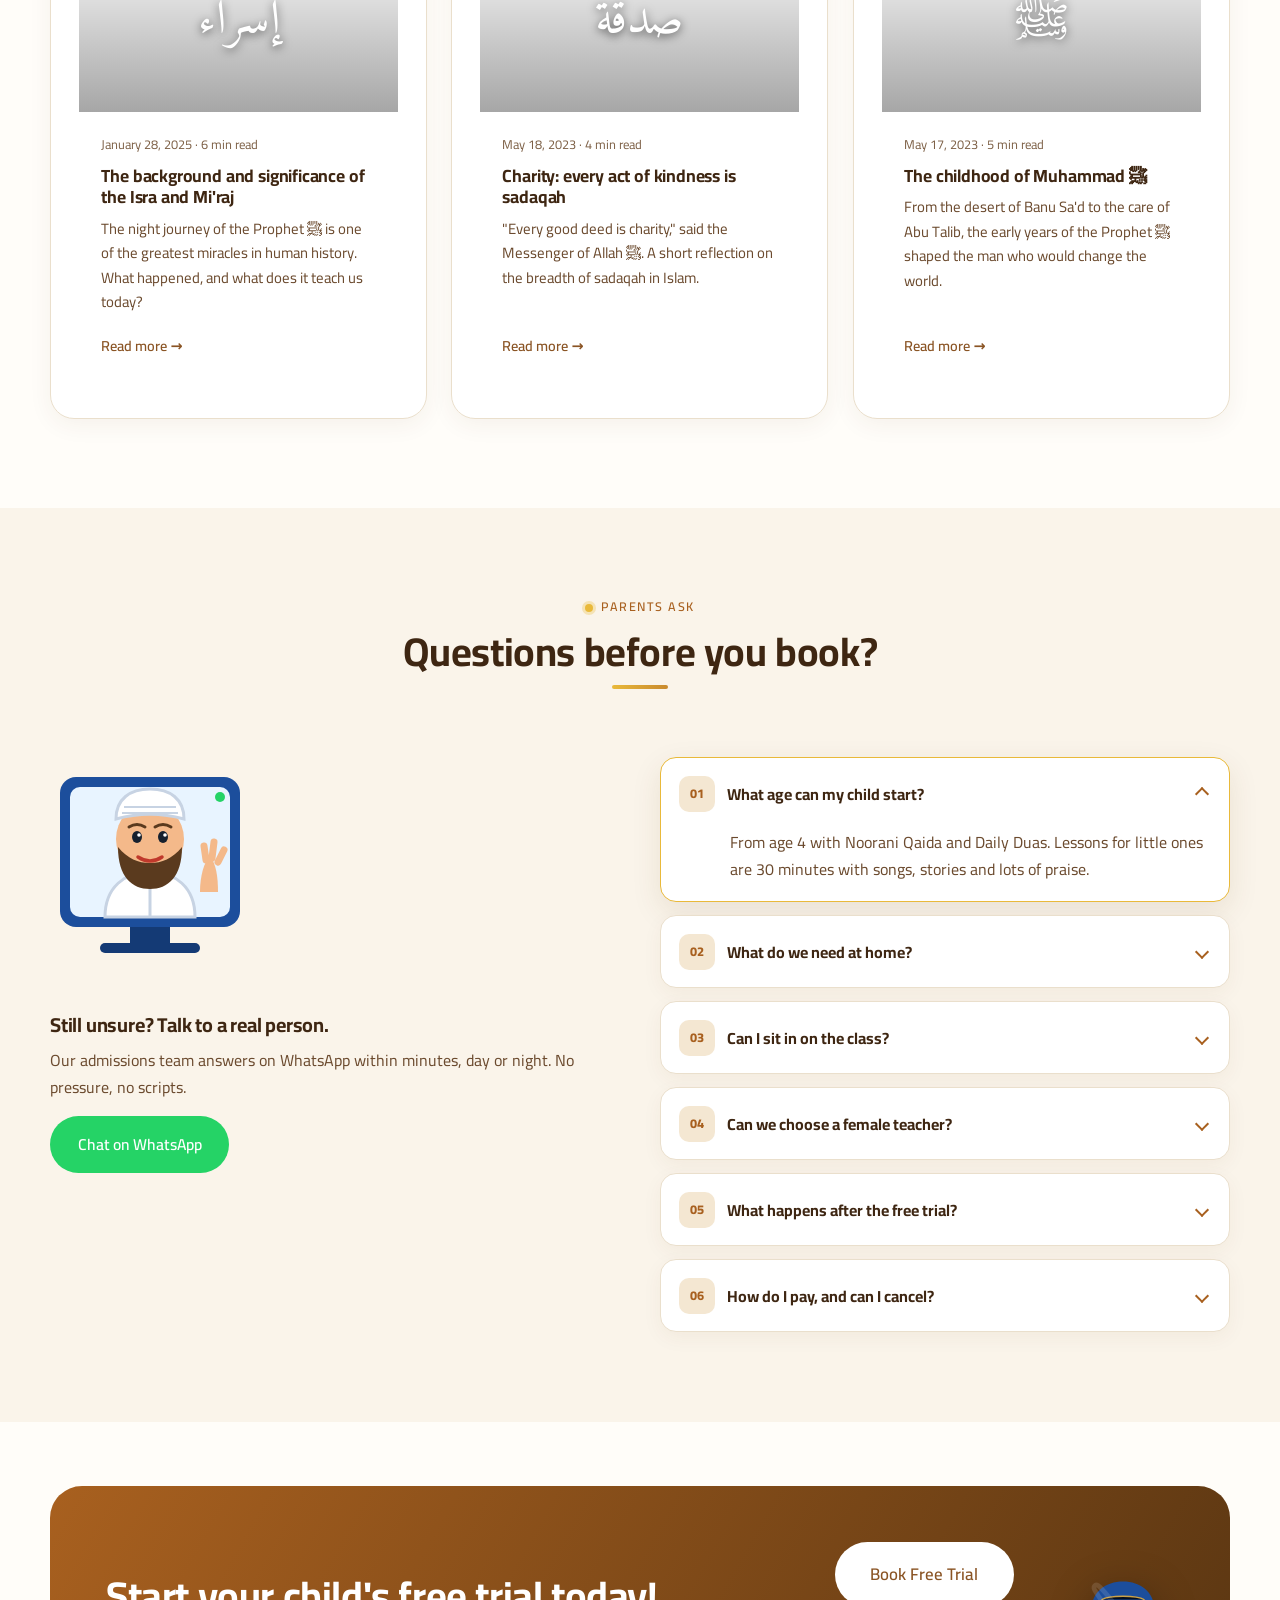
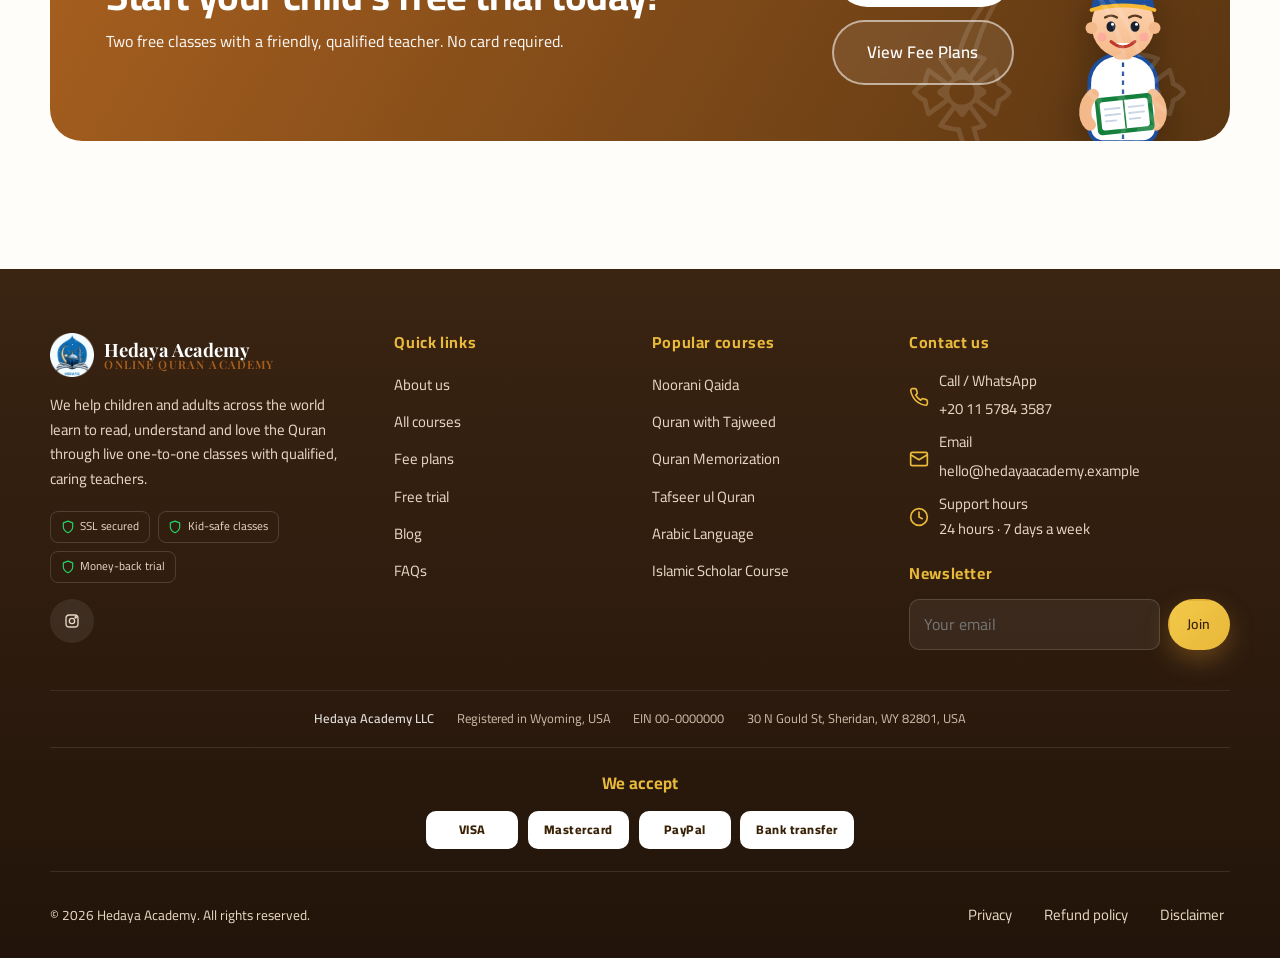
==== commit e4b7e62d: "Add an Instagram section with the academy's public posts and student-review reels - INSTAGRAM data i" ====
--- a/index.html
+++ b/index.html
@@ -21,7 +21,7 @@
 <meta name="twitter:card" content="summary_large_image">
 <link rel="preconnect" href="https://fonts.googleapis.com"><link rel="preconnect" href="https://fonts.gstatic.com" crossorigin><link rel="preconnect" href="https://images.unsplash.com">
 <link href="https://fonts.googleapis.com/css2?family=Cairo:wght@400;500;600;700;800&family=Playfair+Display:ital,wght@0,700;1,400;1,500&family=Amiri:wght@400;700&display=swap" rel="stylesheet">
-<link rel="stylesheet" href="assets/css/style.css?v=10">
+<link rel="stylesheet" href="assets/css/style.css?v=11">
 <script>try{var t=localStorage.getItem("gtq-theme");if(t)document.documentElement.setAttribute("data-theme",t);else if(matchMedia("(prefers-color-scheme: dark)").matches)document.documentElement.setAttribute("data-theme","dark")}catch(e){}</script>
 <script type="application/ld+json">
 {"@context":"https://schema.org","@type":"EducationalOrganization","name":"Hedaya Academy","url":"https://youssefhassandev.github.io/guidance-to-quran/","sameAs":["https://www.instagram.com/hedaya__academy/"],"telephone":"+201157843587","description":"Online Quran academy for children offering live one-to-one Quran, Tajweed, Hifz, Duas, Seerah and language classes.","offers":{"@type":"Offer","price":"20","priceCurrency":"USD","description":"First month for new students"}}
@@ -38,7 +38,7 @@
     <div class="container">
       <span class="eyebrow-dot">Trusted by families across the USA, UK, Canada, Europe &amp; the Gulf</span>
       <h1>Hedaya Academy</h1>
-      <p class="tagline">Where the whole family learns the Quran</p>
+      <p class="tagline">We help you memorize the Holy Quran</p>
       <p class="lead">Live one-to-one Quran, Tajweed, Hifz, Arabic and Islamic Studies classes with <strong>certified, Ijazah-holding male and female tutors</strong>.</p>
       <p class="sub">Your gateway to learning the Quran online, at your pace and in your time zone. First month only $20.</p>
       <div class="cta">
@@ -218,6 +218,16 @@
     </div>
   </section>
 
+  <!-- Instagram -->
+  <section class="section ig-section" id="instagram">
+    <div class="container">
+      <div class="section-head reveal"><span class="eyebrow">Follow us on Instagram</span><h2>Real lessons, real students</h2><p>Clips from our live classes, student stories and daily reminders, straight from <a href="https://www.instagram.com/hedaya__academy/" target="_blank" rel="noopener">@hedaya__academy</a>.</p></div>
+      <div class="ig-embeds" id="ig-embeds"></div>
+      <div class="grid grid-4" id="ig-grid"></div>
+      <div style="text-align:center;margin-top:2.2rem"><a class="btn btn-primary btn-lg" href="https://www.instagram.com/hedaya__academy/" target="_blank" rel="noopener">Follow @hedaya__academy</a></div>
+    </div>
+  </section>
+
   <!-- Blog -->
   <section class="section">
     <div class="container">
@@ -262,7 +272,7 @@
 </main>
 
 <footer id="site-footer" class="footer"></footer>
-<script src="assets/js/main.js?v=10"></script>
+<script src="assets/js/main.js?v=11"></script>
 <script src="https://cdnjs.cloudflare.com/ajax/libs/three.js/r128/three.min.js" defer></script>
 <script src="assets/js/three-scene.js?v=10" defer></script>
 </body>
--- a/assets/css/style.css
+++ b/assets/css/style.css
@@ -513,6 +513,26 @@
 .testi-dots button.active { width: 40px; }
 .testi-dots button.active::before { width: 24px; border-radius: 6px; background: var(--orange-dark); }
 
+/* Instagram section */
+.ig-section { background: var(--bg); }
+.ig-embeds { display: grid; grid-template-columns: 1fr; gap: 1.5rem; justify-items: center; margin-bottom: 1.5rem; }
+.ig-embeds:empty { display: none; }
+.ig-embed { width: 100%; max-width: 540px; }
+.ig-embed .instagram-media { margin: 0 auto !important; width: 100% !important; min-width: 0 !important; max-width: 540px !important; border-radius: 22px !important; border: 1px solid var(--line) !important; box-shadow: var(--shadow) !important; background: var(--card) !important; }
+.ig-embed blockquote:not(.instagram-media-rendered) { padding: 1.2rem; }
+.ig-embed blockquote:not(.instagram-media-rendered) a { color: var(--ink-2); font-style: italic; }
+.ig-card { display: flex; flex-direction: column; gap: .8rem; color: var(--ink); text-decoration: none !important; }
+.ig-card .ig-head { display: flex; align-items: center; gap: .7rem; }
+.ig-card .ig-head span:last-child { display: grid; line-height: 1.25; }
+.ig-card .ig-head strong { font-size: .92rem; }
+.ig-card .ig-head small { color: var(--ink-3); font-size: .76rem; }
+.ig-card .ig-logo { width: 40px; height: 40px; border-radius: 12px; display: grid; place-items: center; background: linear-gradient(45deg, #f9ce34, #ee2a7b, #6228d7); color: #fff; flex: none; }
+.ig-card .ig-logo svg { width: 20px; height: 20px; }
+.ig-card p { flex: 1; font-size: .93rem; margin: 0; }
+.ig-card .ig-more { display: inline-flex; align-items: center; gap: .3rem; font-weight: 700; font-size: .85rem; color: var(--orange-dark); }
+.ig-card .ig-more svg { width: 16px; height: 16px; transition: transform .2s; }
+.ig-card:hover .ig-more svg { transform: translateX(3px); }
+
 /* --------------------------------------------------------------------------
    8. Page sections
    -------------------------------------------------------------------------- */
@@ -851,6 +871,7 @@
   .brand small { display: block; }
   .header-actions { gap: .6rem; }
   .grid-2, .grid-3, .grid-4 { grid-template-columns: repeat(2, minmax(0, 1fr)); }
+  .ig-embeds { grid-template-columns: repeat(2, minmax(0, 1fr)); }
   .grid-5 { grid-template-columns: repeat(3, minmax(0, 1fr)); }
   .grid-5 > :last-child { grid-column: auto; }
   .form .row { grid-template-columns: repeat(2, minmax(0, 1fr)); }
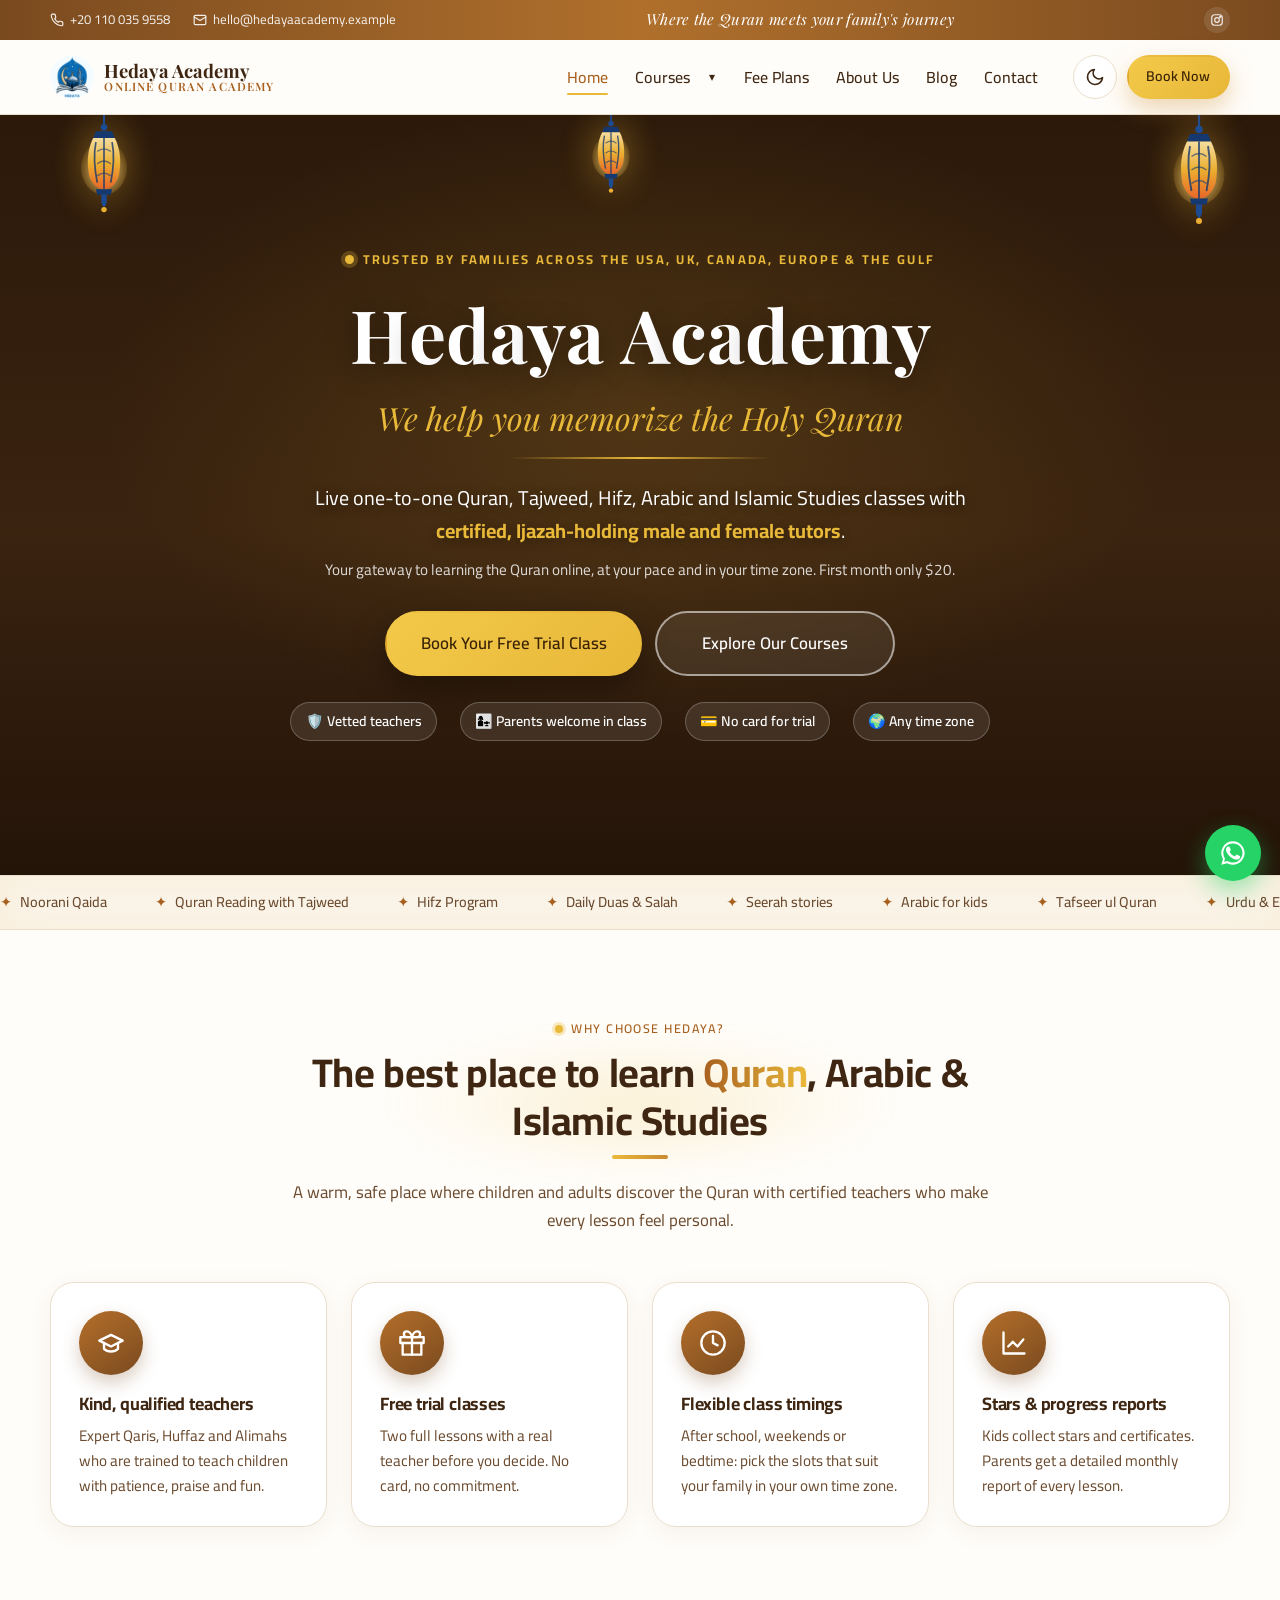
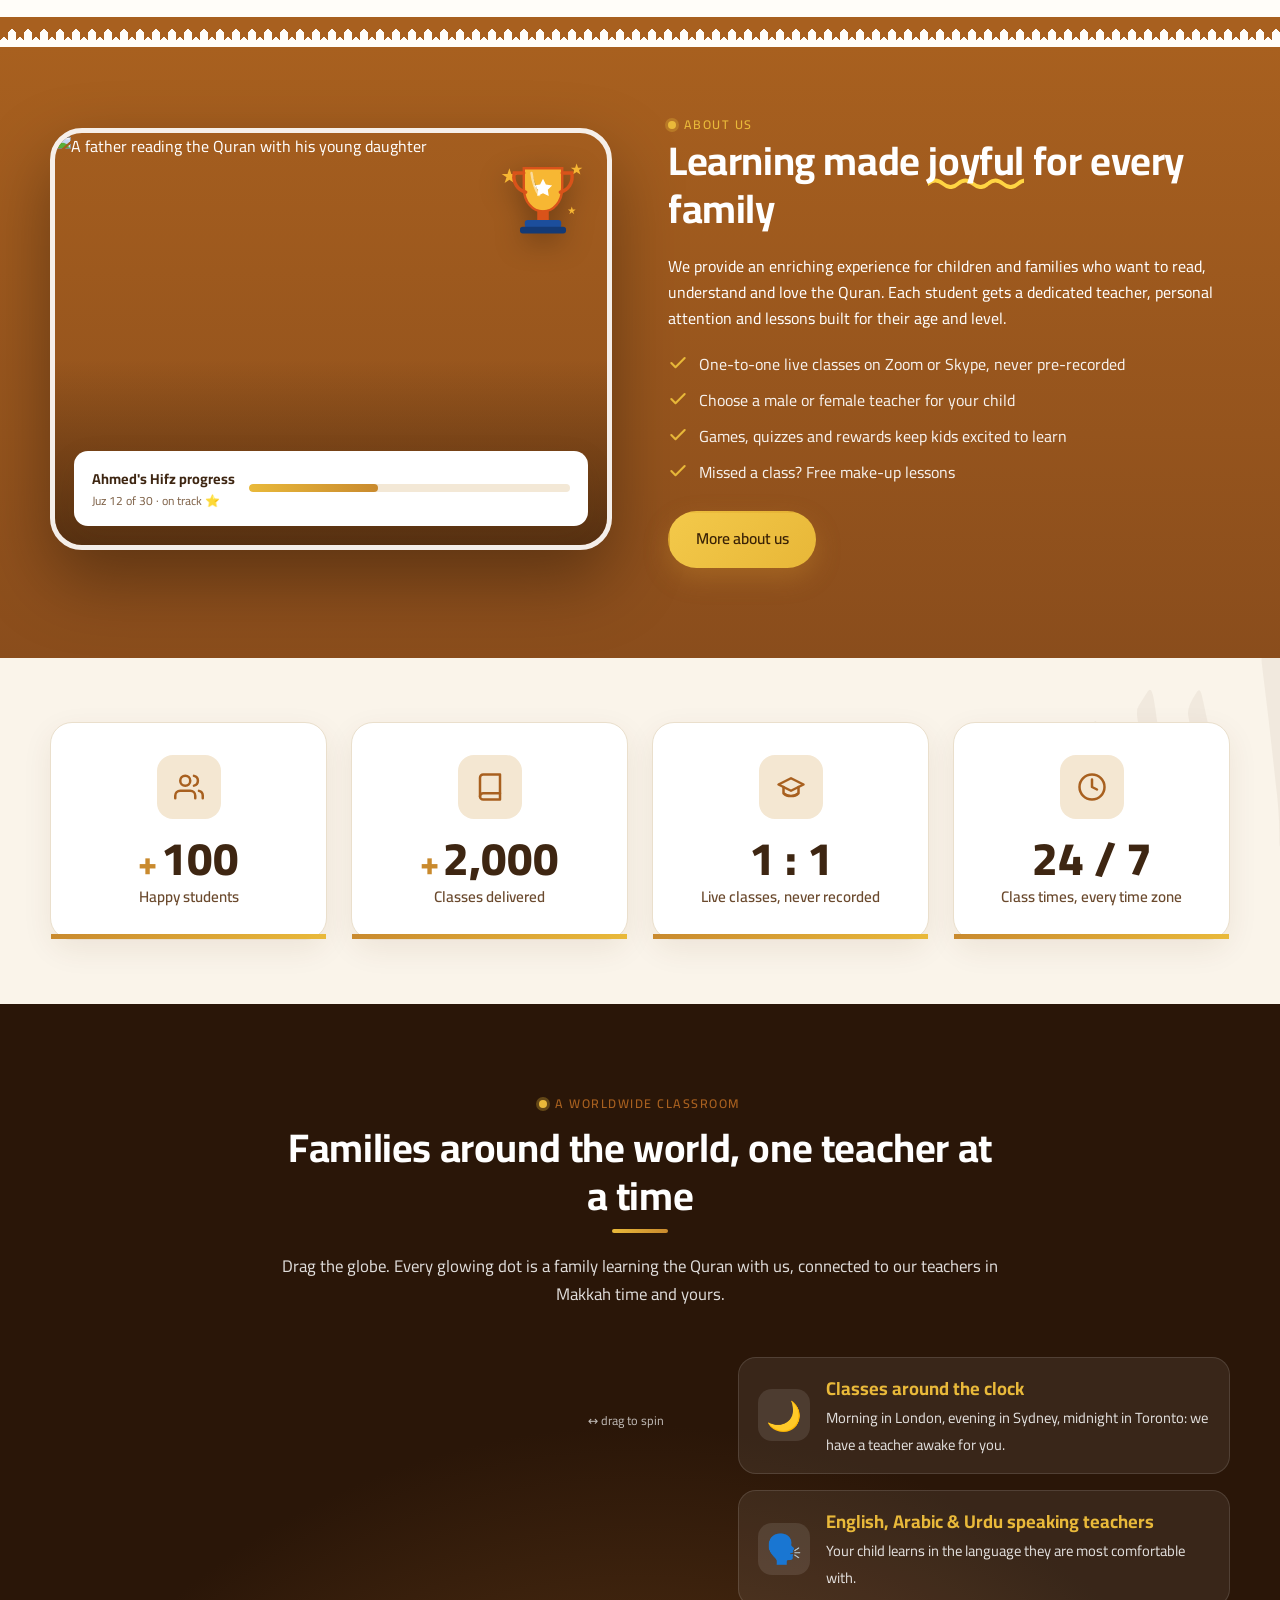
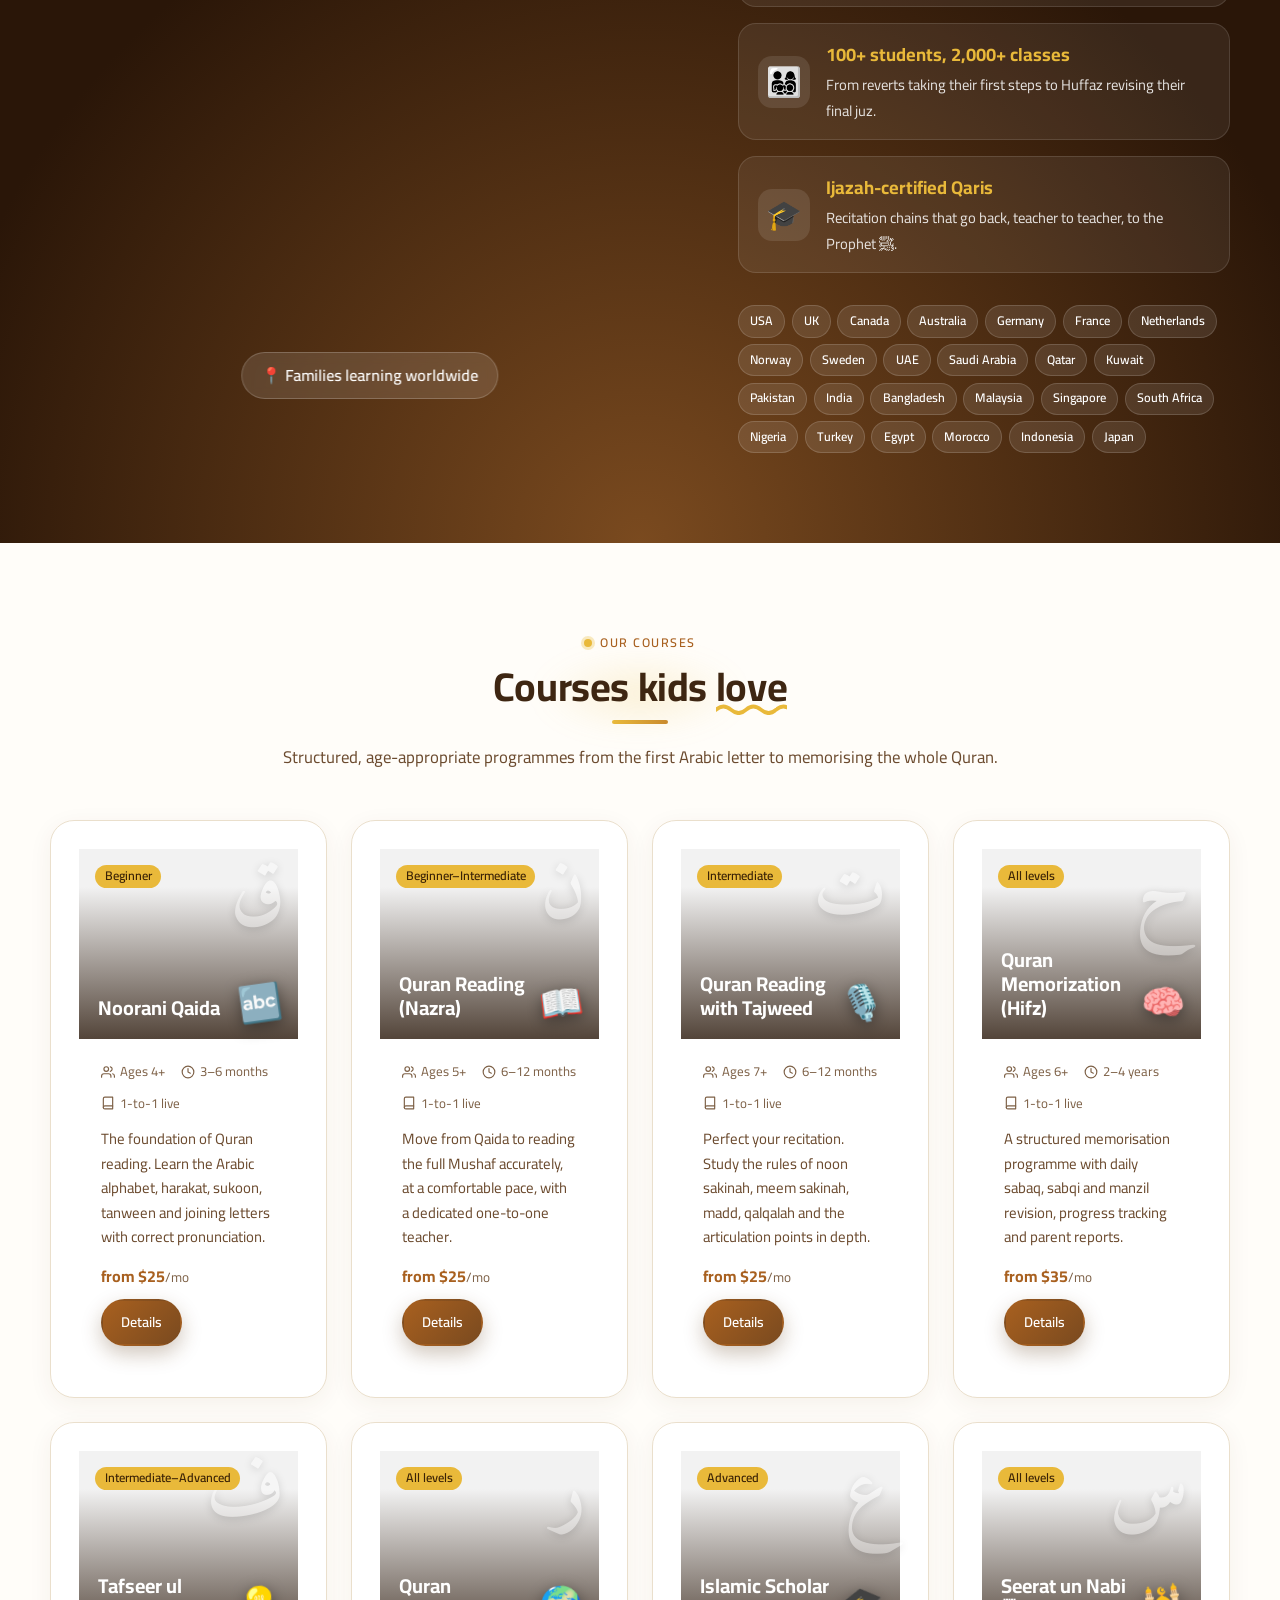
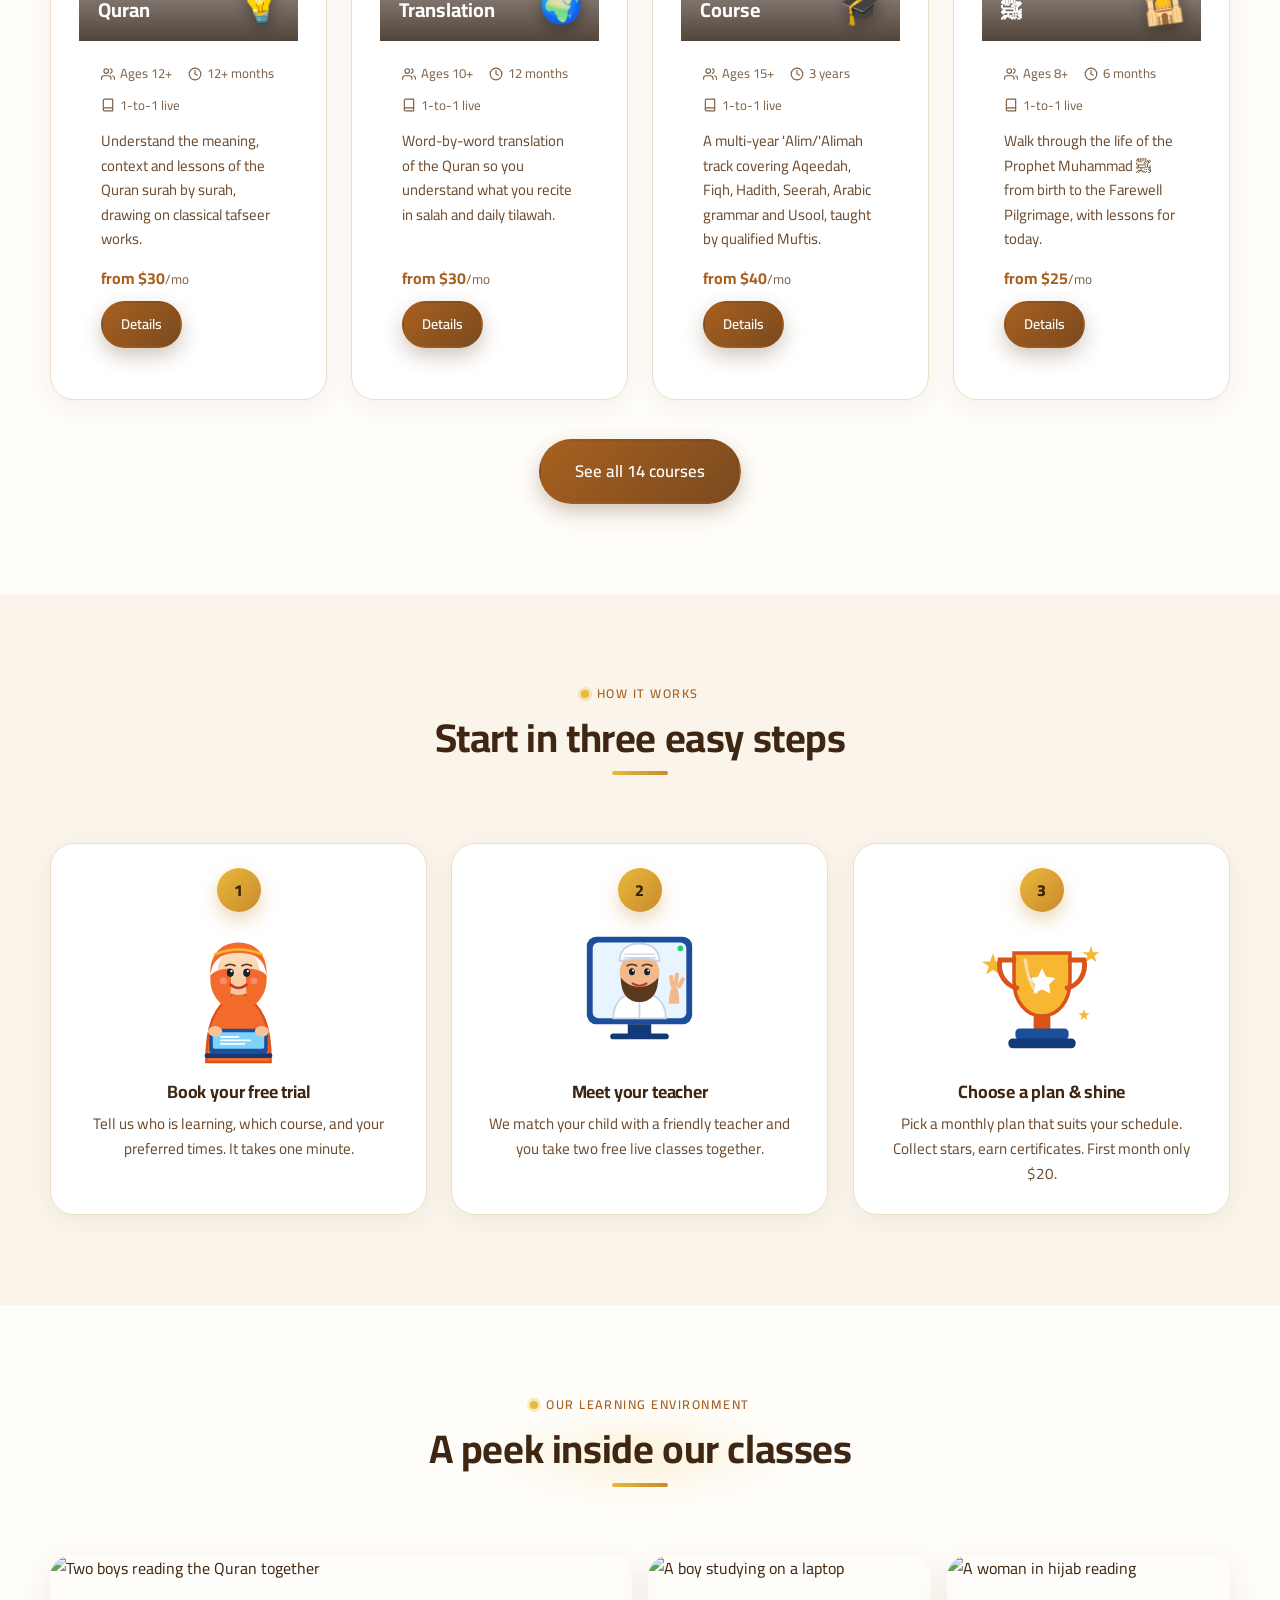
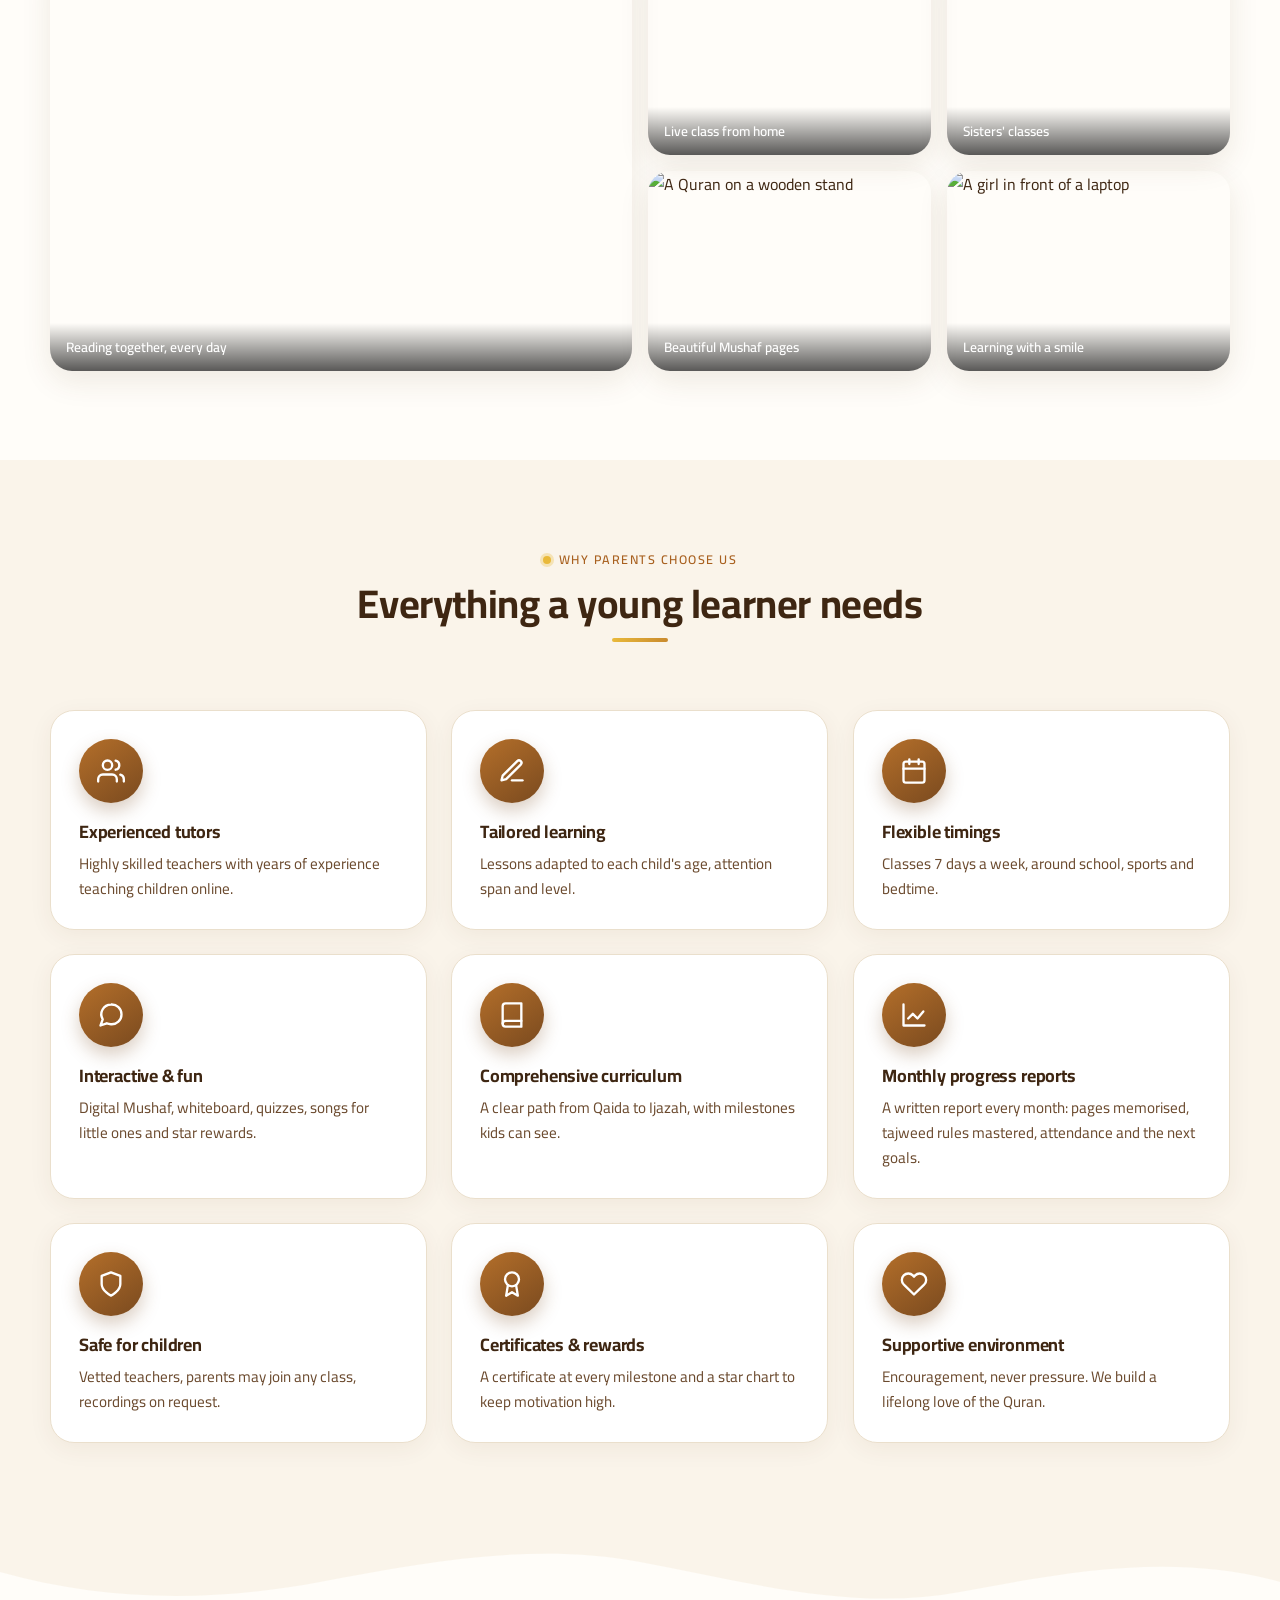
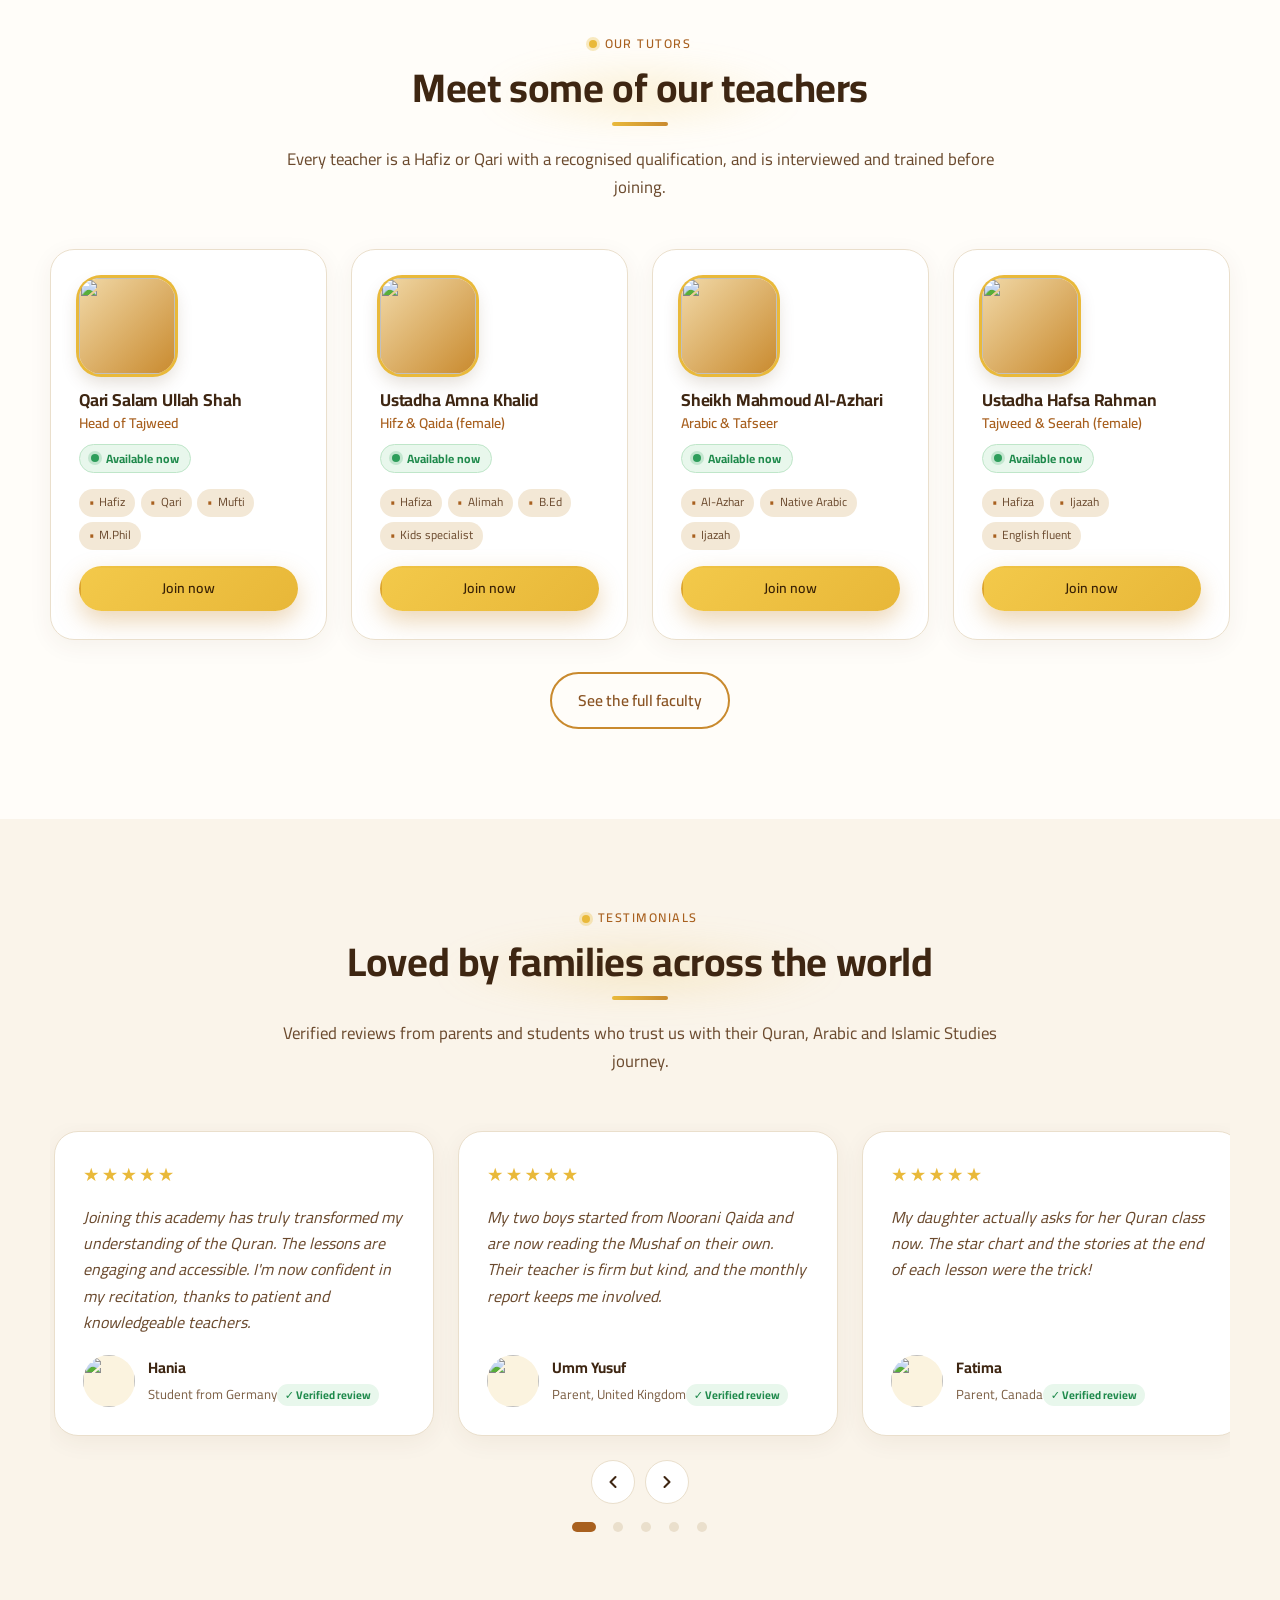
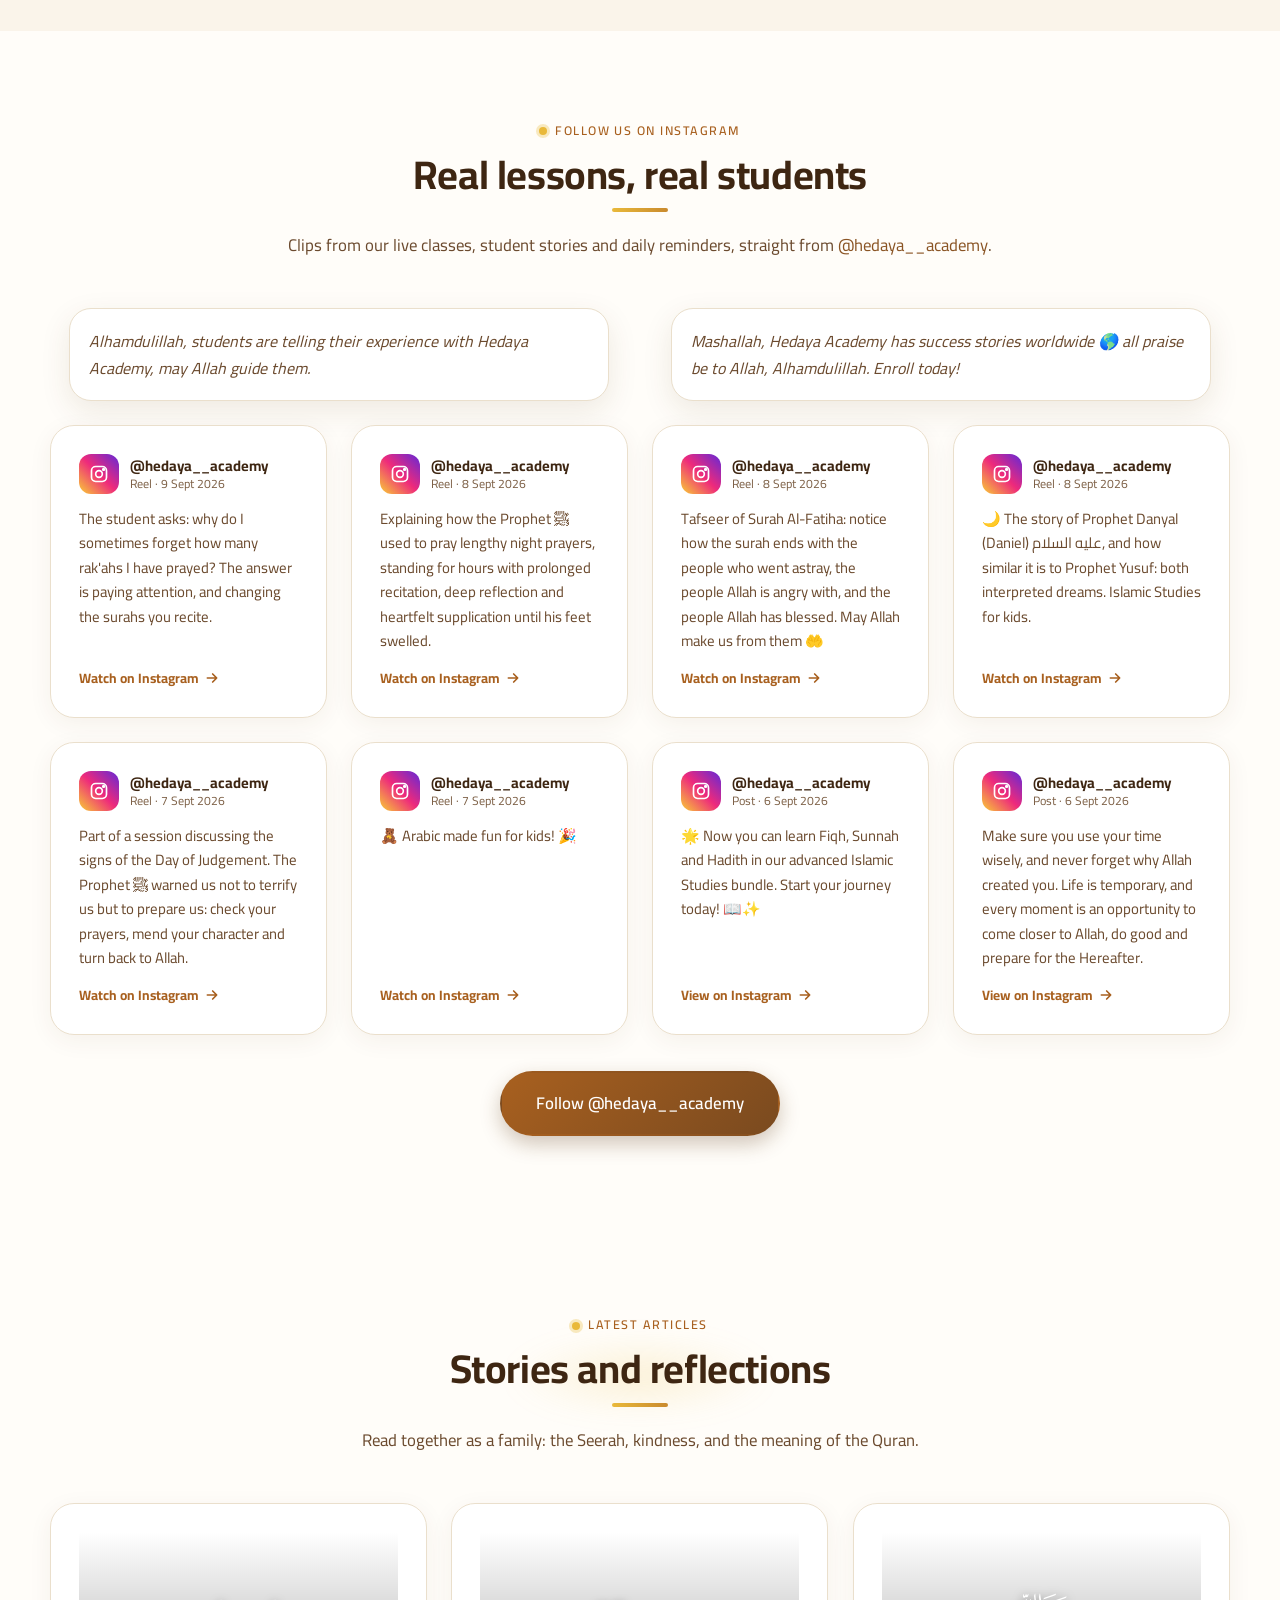
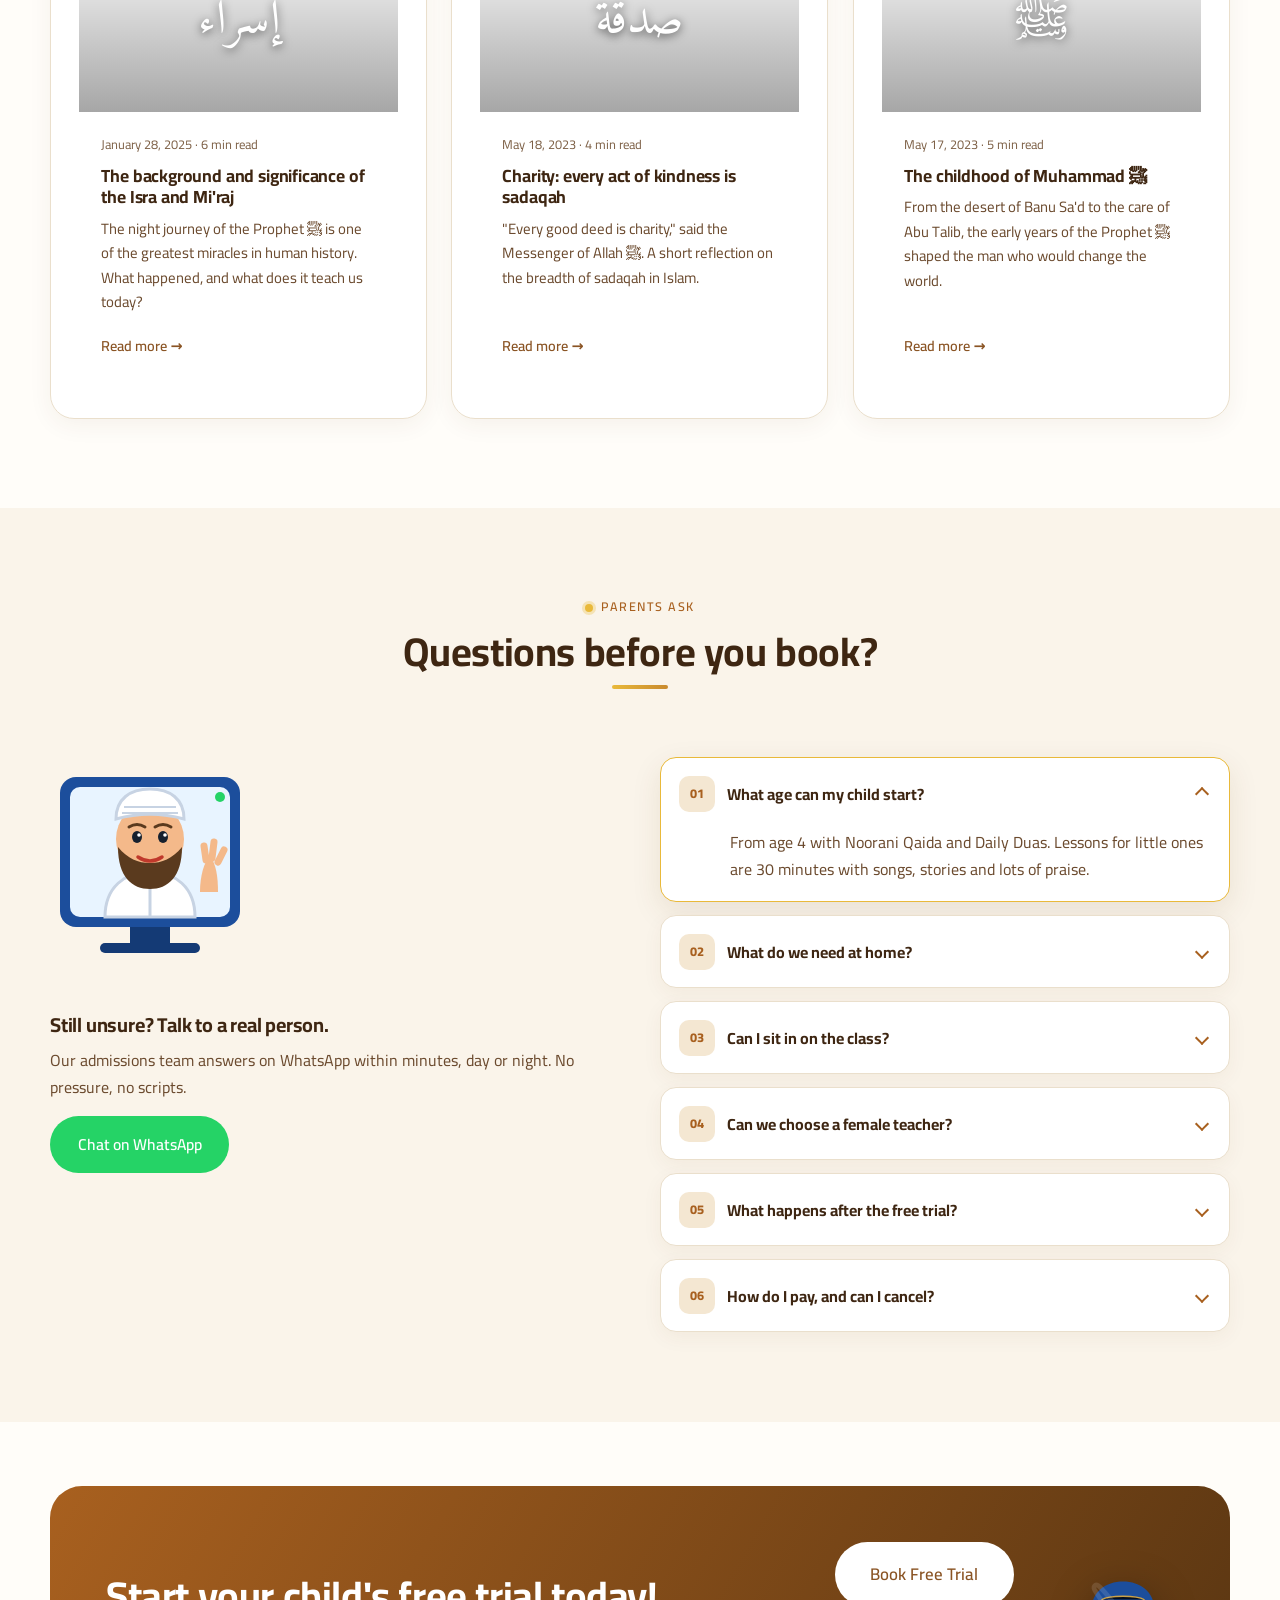
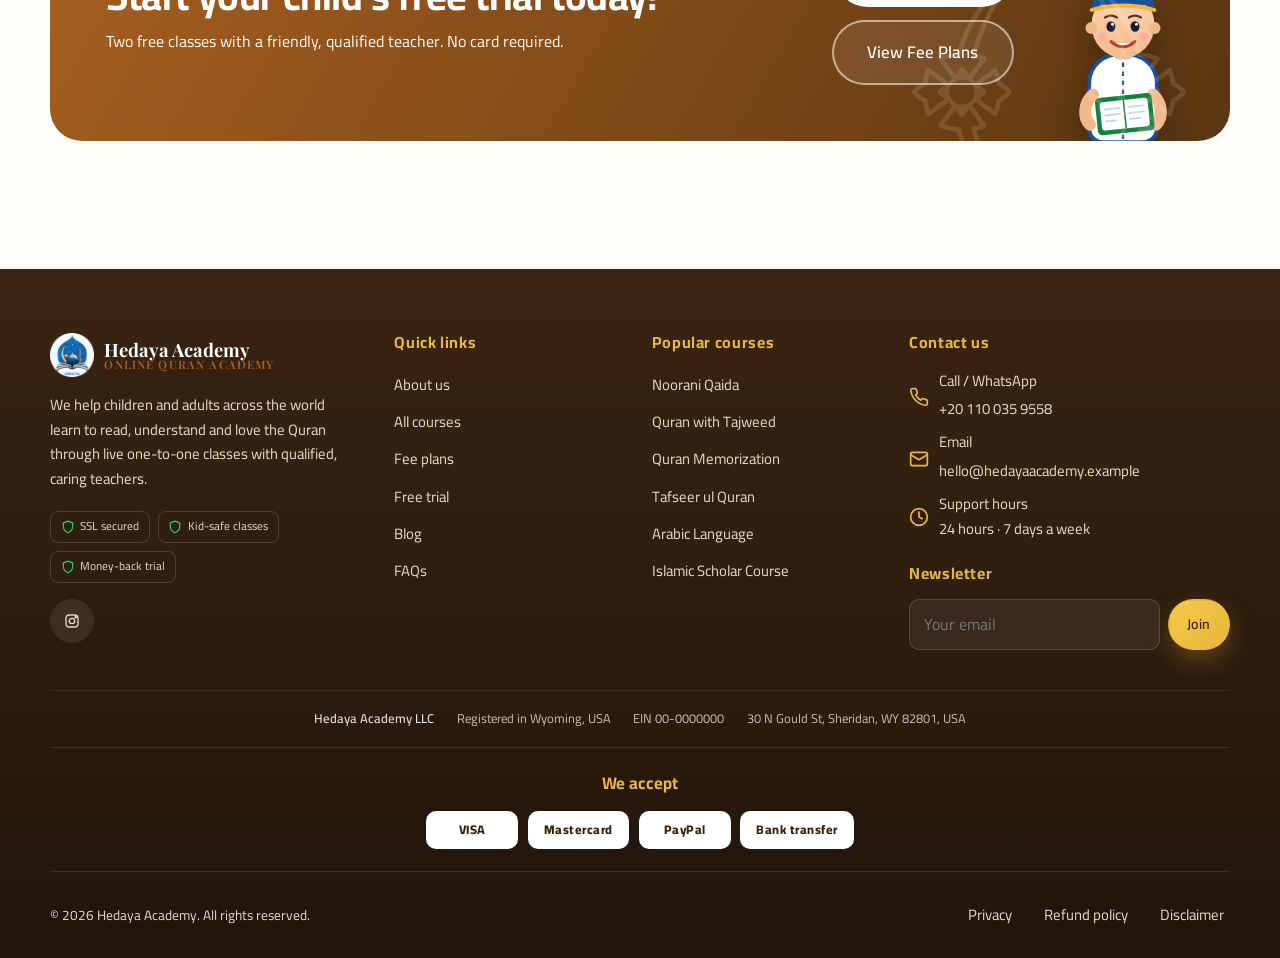
==== commit c15cd1d8: "Use the academy's Instagram phone number +20 110 035 9558 Co-Authored-By: Claude Fable 5.1 <noreply@" ====
--- a/index.html
+++ b/index.html
@@ -24,7 +24,7 @@
 <link rel="stylesheet" href="assets/css/style.css?v=11">
 <script>try{var t=localStorage.getItem("gtq-theme");if(t)document.documentElement.setAttribute("data-theme",t);else if(matchMedia("(prefers-color-scheme: dark)").matches)document.documentElement.setAttribute("data-theme","dark")}catch(e){}</script>
 <script type="application/ld+json">
-{"@context":"https://schema.org","@type":"EducationalOrganization","name":"Hedaya Academy","url":"https://youssefhassandev.github.io/guidance-to-quran/","sameAs":["https://www.instagram.com/hedaya__academy/"],"telephone":"+201157843587","description":"Online Quran academy for children offering live one-to-one Quran, Tajweed, Hifz, Duas, Seerah and language classes.","offers":{"@type":"Offer","price":"20","priceCurrency":"USD","description":"First month for new students"}}
+{"@context":"https://schema.org","@type":"EducationalOrganization","name":"Hedaya Academy","url":"https://youssefhassandev.github.io/guidance-to-quran/","sameAs":["https://www.instagram.com/hedaya__academy/"],"telephone":"+201100359558","description":"Online Quran academy for children offering live one-to-one Quran, Tajweed, Hifz, Duas, Seerah and language classes.","offers":{"@type":"Offer","price":"20","priceCurrency":"USD","description":"First month for new students"}}
 </script>
 </head>
 <body data-page="home">
@@ -246,7 +246,7 @@
     <div class="container">
       <div class="section-head reveal"><span class="eyebrow">Parents ask</span><h2>Questions before you book?</h2></div>
       <div class="faq-grid">
-        <div class="faq-side reveal"><img src="assets/img/mascot-teacher.svg" alt="" width="200" height="240"><h3>Still unsure? Talk to a real person.</h3><p class="muted">Our admissions team answers on WhatsApp within minutes, day or night. No pressure, no scripts.</p><a class="btn btn-whatsapp" href="https://wa.me/201157843587?text=Assalamu%20alaikum%2C%20I%20have%20a%20question%20about%20classes%20for%20my%20child." target="_blank" rel="noopener">Chat on WhatsApp</a></div>
+        <div class="faq-side reveal"><img src="assets/img/mascot-teacher.svg" alt="" width="200" height="240"><h3>Still unsure? Talk to a real person.</h3><p class="muted">Our admissions team answers on WhatsApp within minutes, day or night. No pressure, no scripts.</p><a class="btn btn-whatsapp" href="https://wa.me/201100359558?text=Assalamu%20alaikum%2C%20I%20have%20a%20question%20about%20classes%20for%20my%20child." target="_blank" rel="noopener">Chat on WhatsApp</a></div>
         <div class="faq reveal">
           <details open><summary>What age can my child start?</summary><div class="ans">From age 4 with Noorani Qaida and Daily Duas. Lessons for little ones are 30 minutes with songs, stories and lots of praise.</div></details>
           <details><summary>What do we need at home?</summary><div class="ans">A laptop, tablet or phone with internet, and Zoom or Skype. We send all materials digitally, so there is nothing to buy.</div></details>
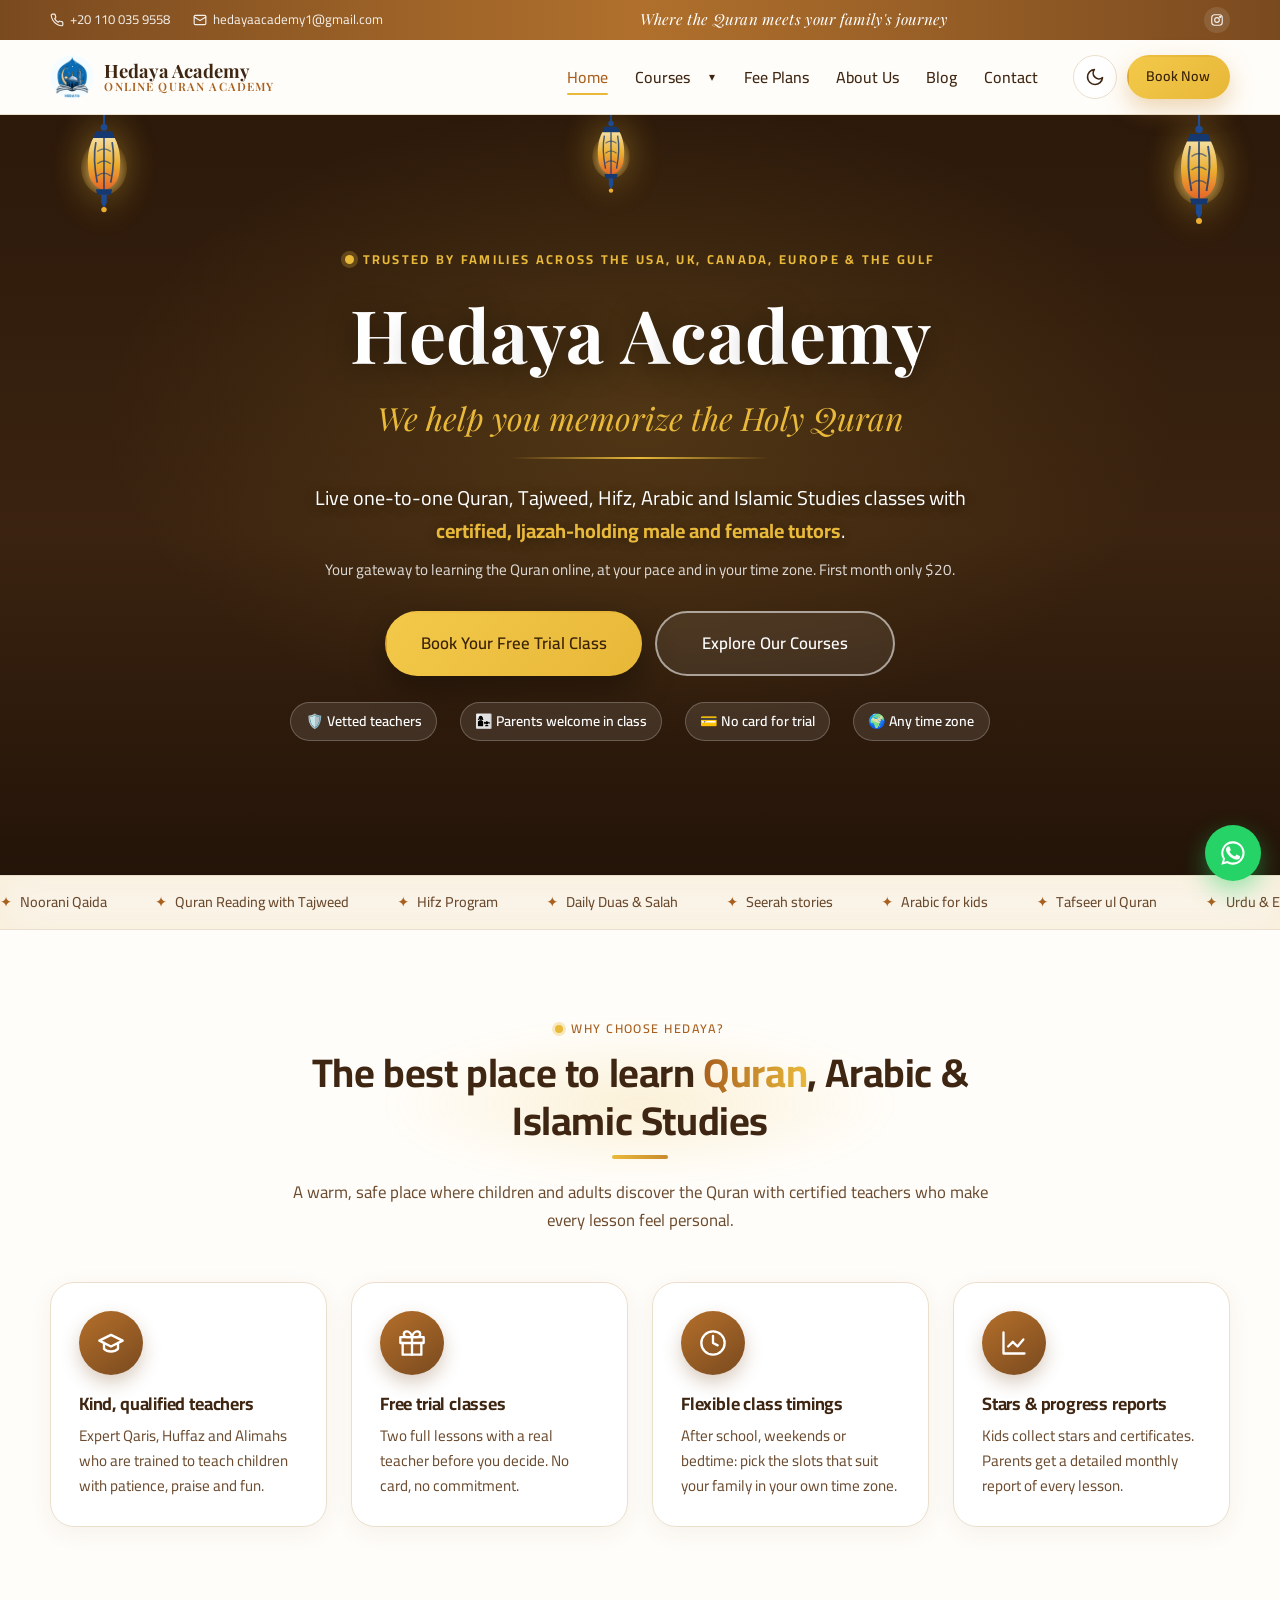
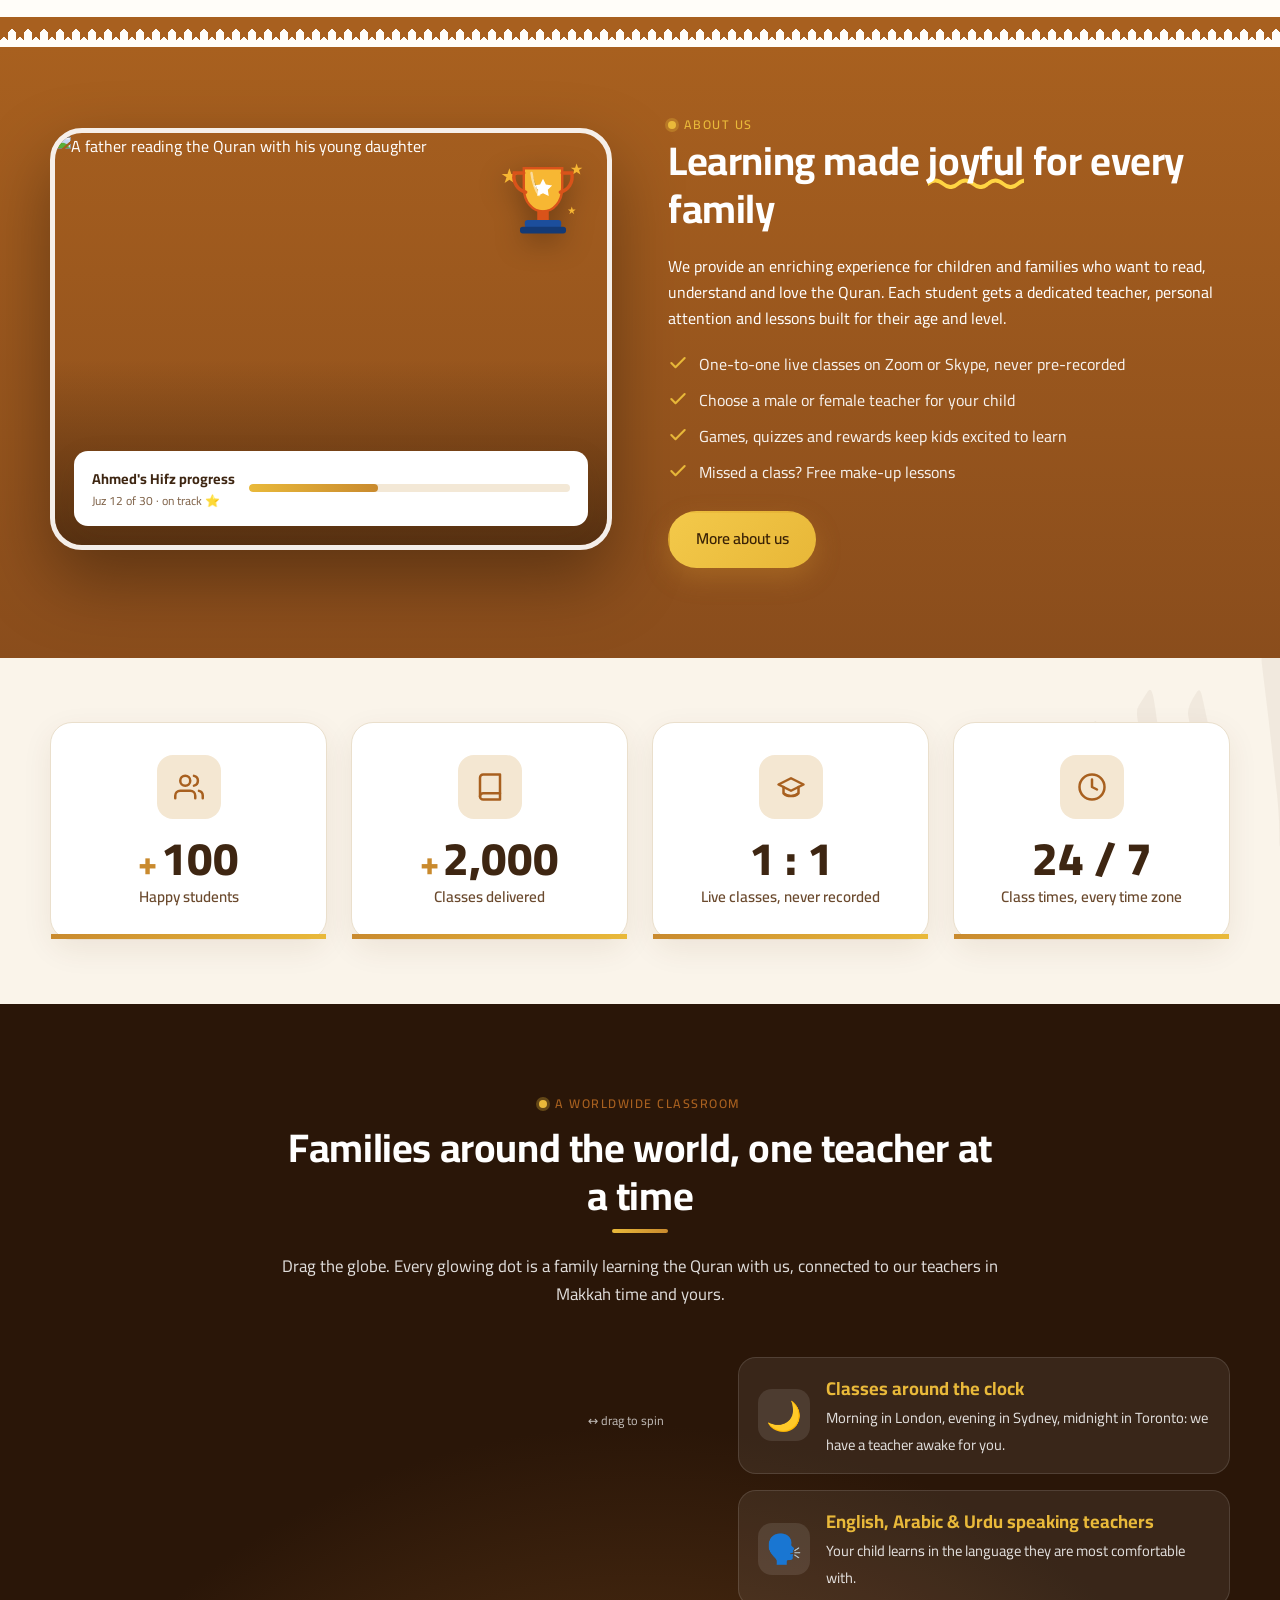
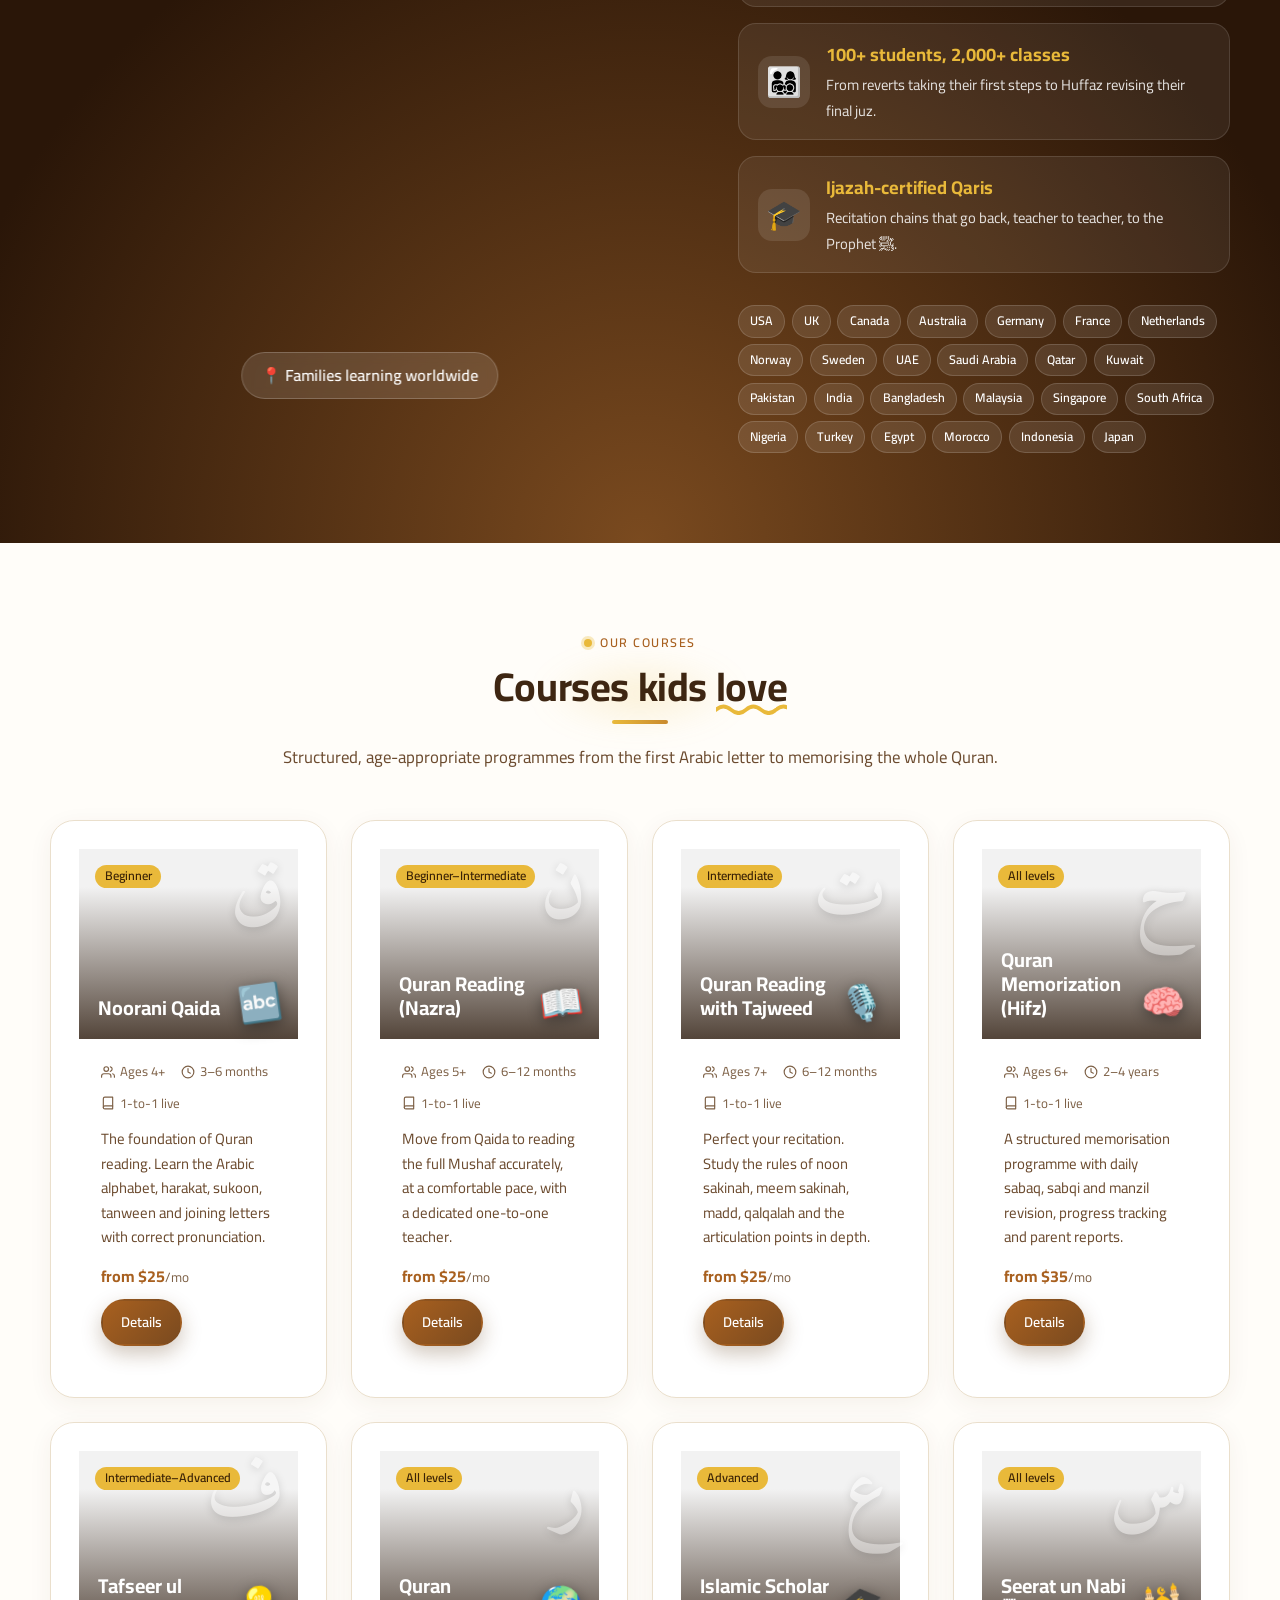
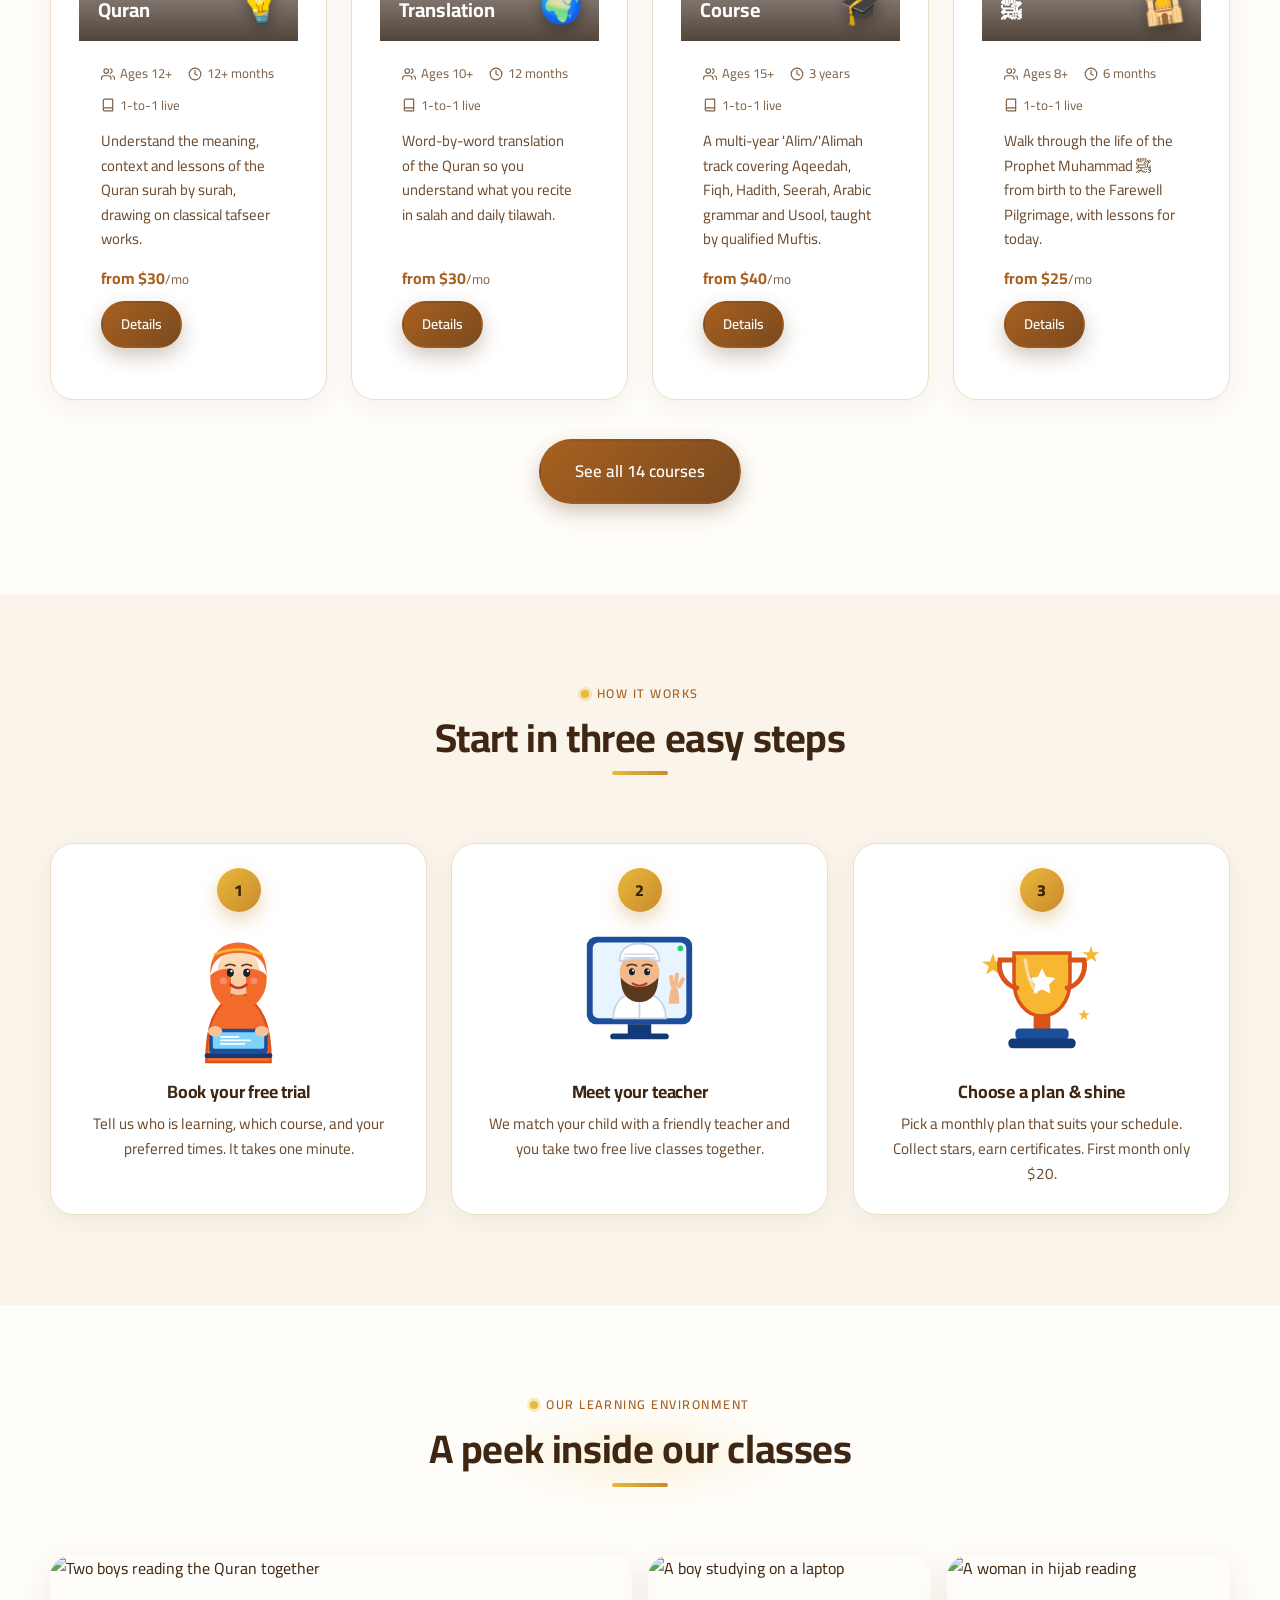
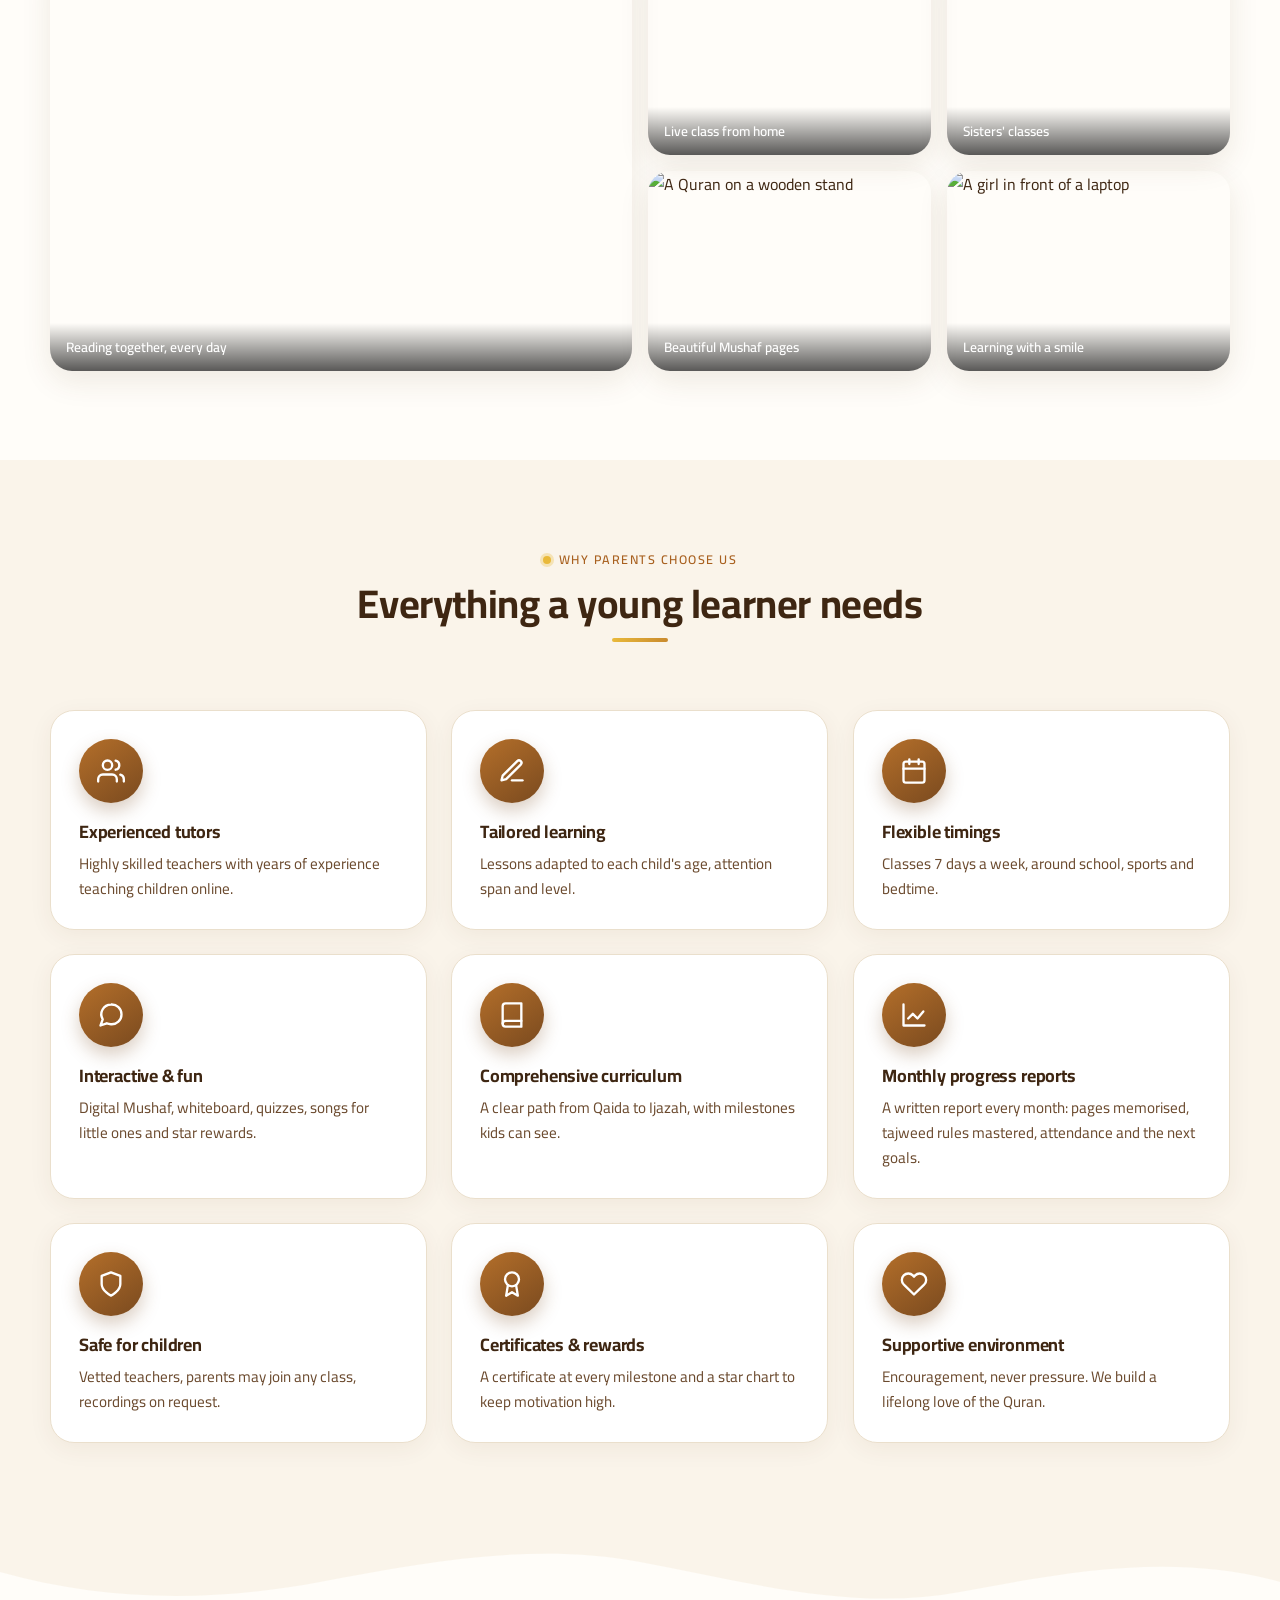
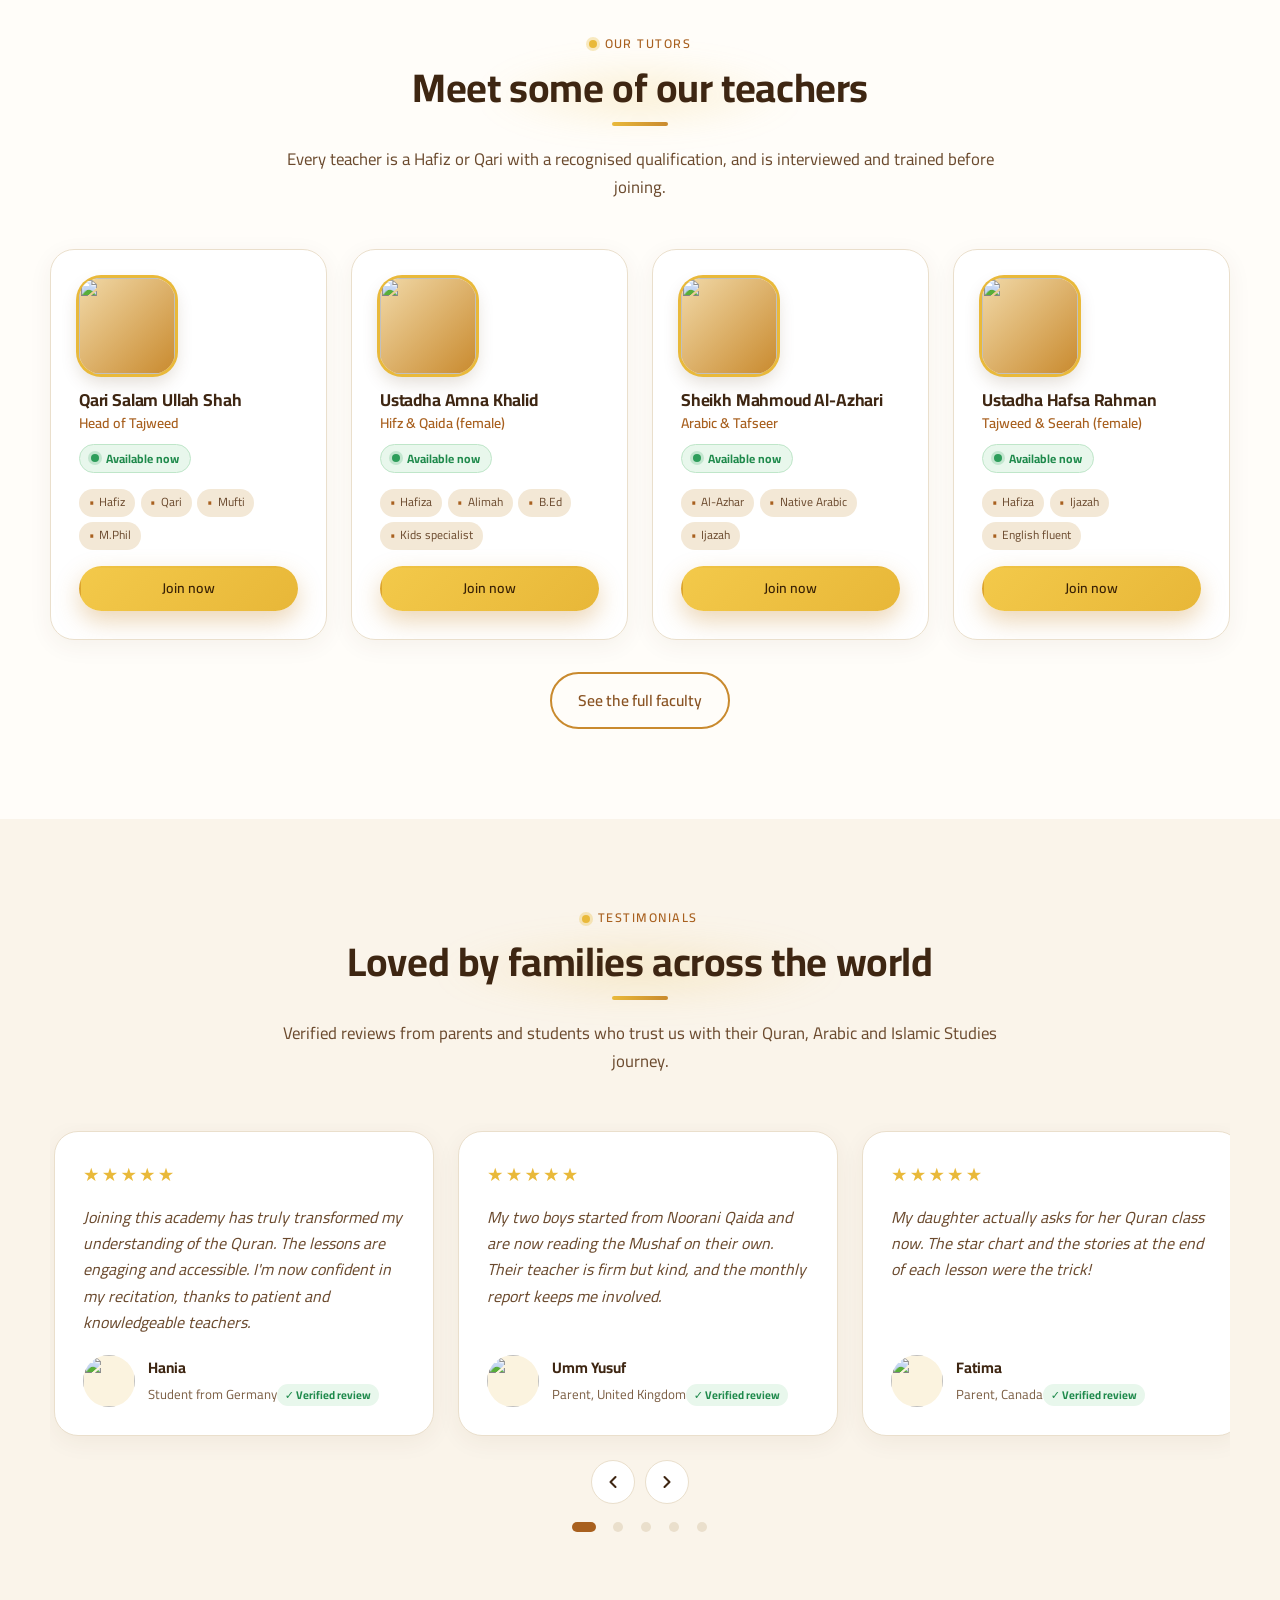
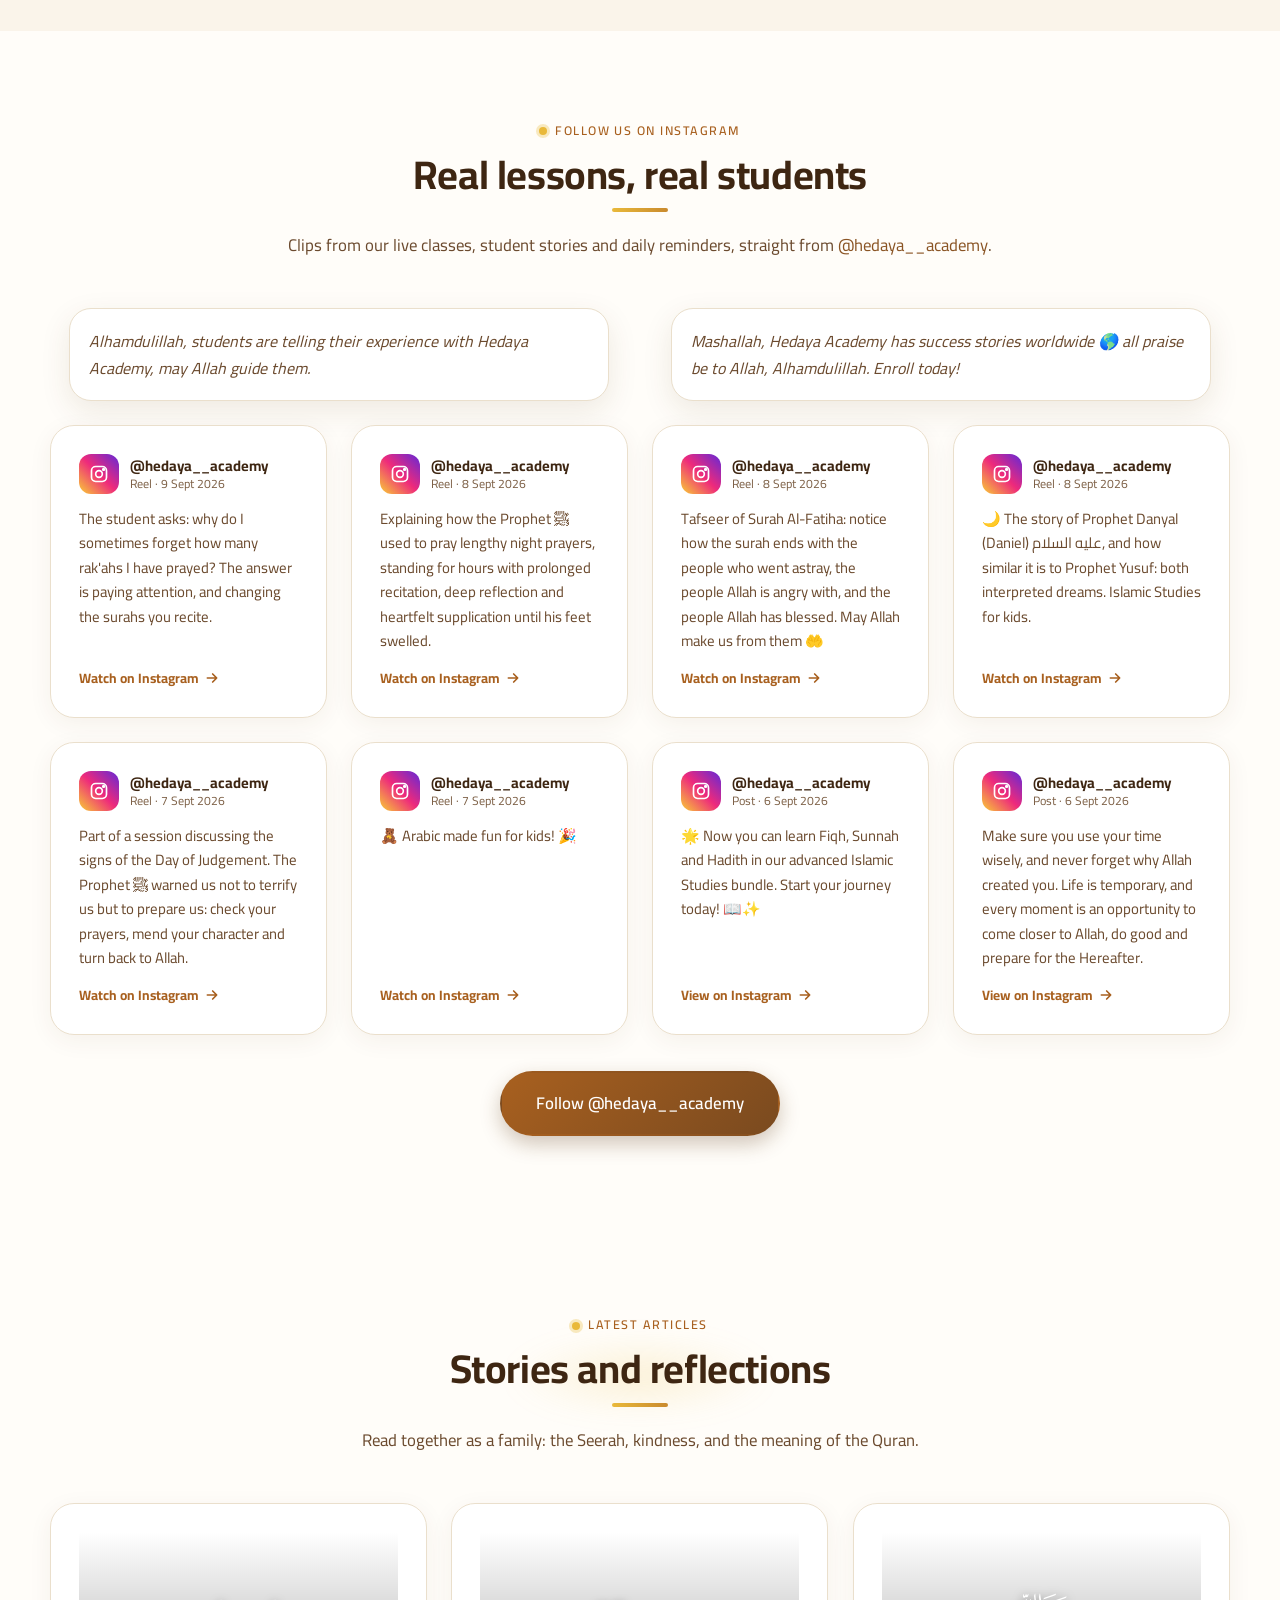
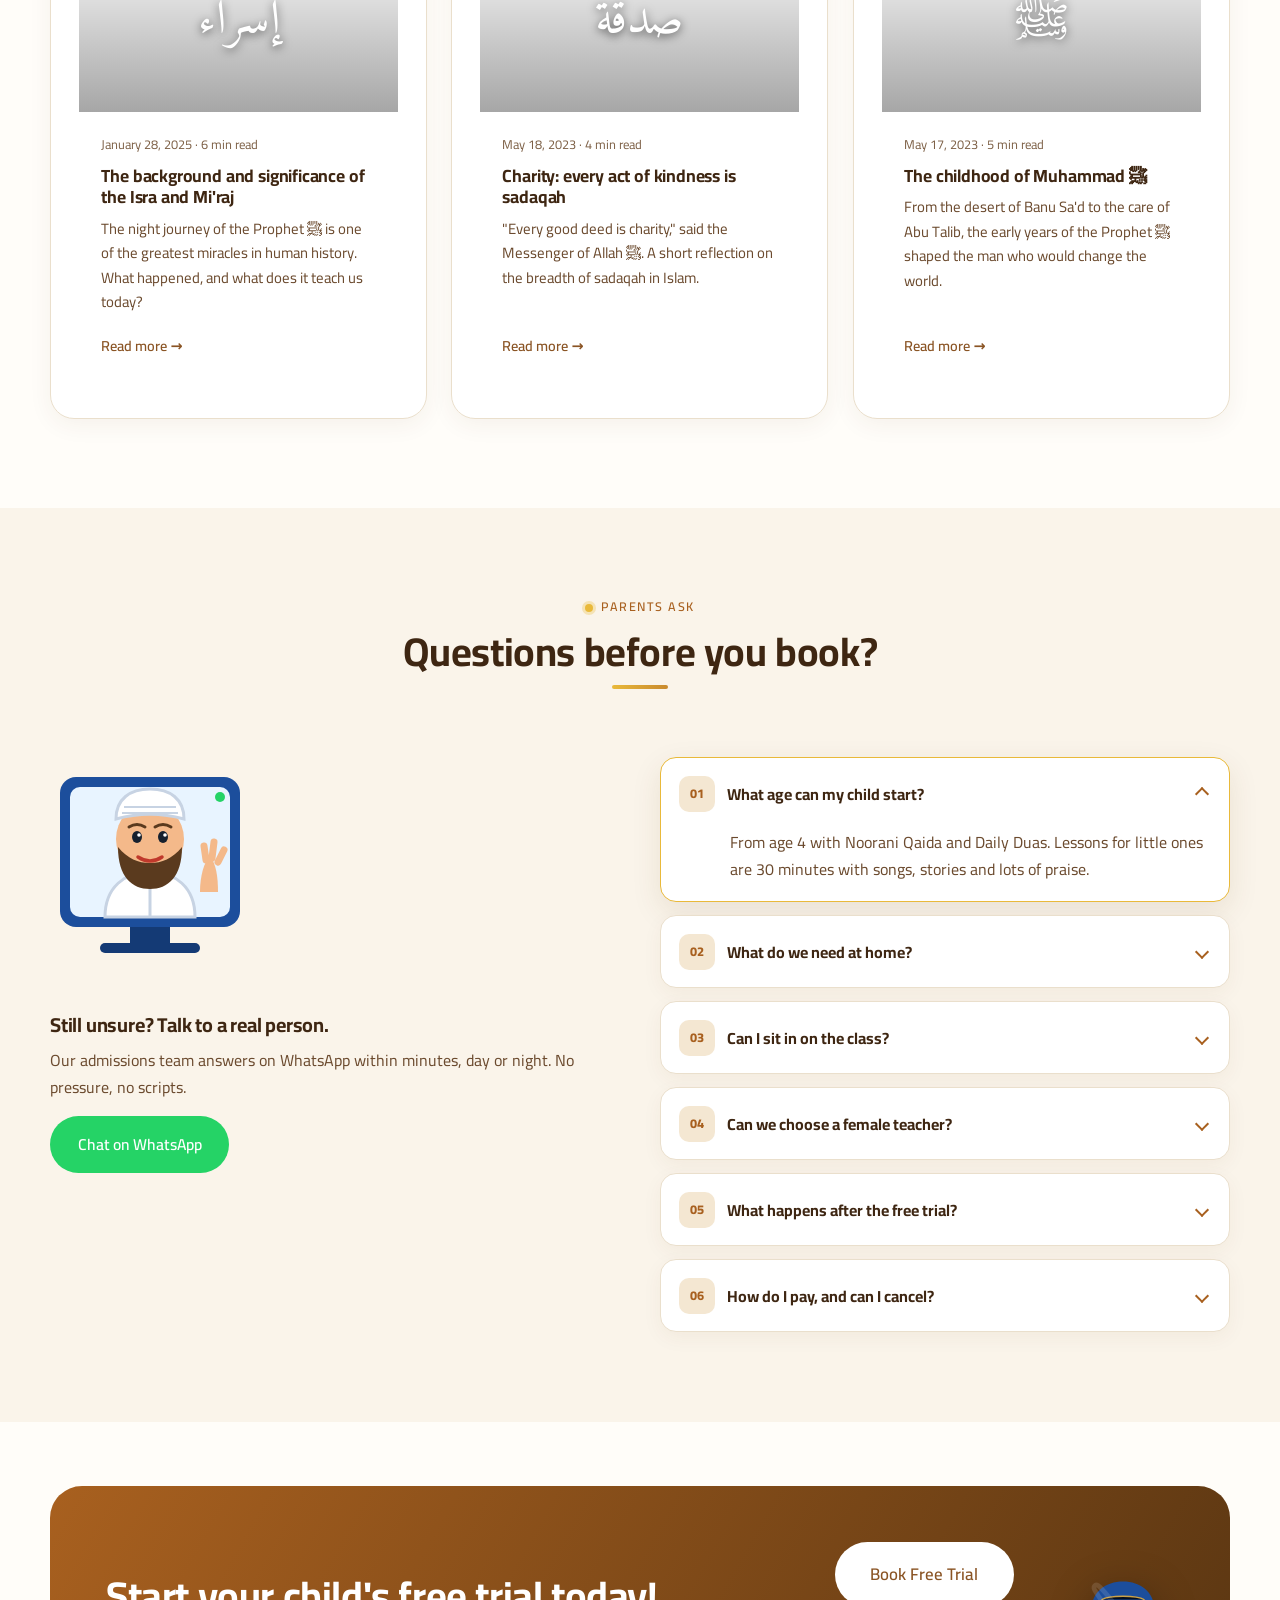
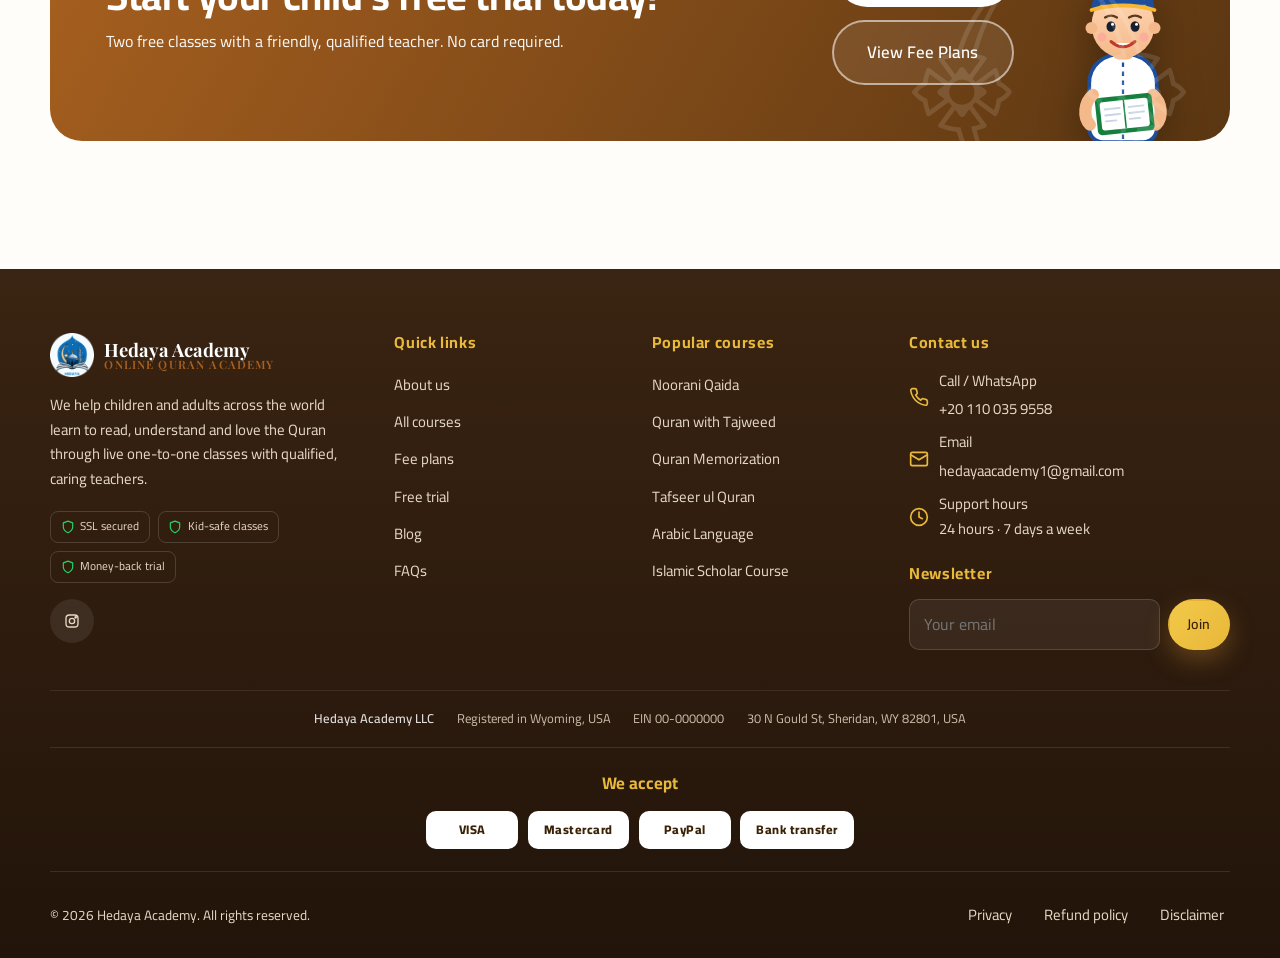
==== commit aae26db7: "Set the real contact email Co-Authored-By: Claude Fable 5.1 <noreply@anthropic.com>" ====
--- a/index.html
+++ b/index.html
@@ -24,7 +24,7 @@
 <link rel="stylesheet" href="assets/css/style.css?v=11">
 <script>try{var t=localStorage.getItem("gtq-theme");if(t)document.documentElement.setAttribute("data-theme",t);else if(matchMedia("(prefers-color-scheme: dark)").matches)document.documentElement.setAttribute("data-theme","dark")}catch(e){}</script>
 <script type="application/ld+json">
-{"@context":"https://schema.org","@type":"EducationalOrganization","name":"Hedaya Academy","url":"https://youssefhassandev.github.io/guidance-to-quran/","sameAs":["https://www.instagram.com/hedaya__academy/"],"telephone":"+201100359558","description":"Online Quran academy for children offering live one-to-one Quran, Tajweed, Hifz, Duas, Seerah and language classes.","offers":{"@type":"Offer","price":"20","priceCurrency":"USD","description":"First month for new students"}}
+{"@context":"https://schema.org","@type":"EducationalOrganization","name":"Hedaya Academy","url":"https://youssefhassandev.github.io/guidance-to-quran/","sameAs":["https://www.instagram.com/hedaya__academy/"],"telephone":"+201100359558","email":"hedayaacademy1@gmail.com","description":"Online Quran academy for children offering live one-to-one Quran, Tajweed, Hifz, Duas, Seerah and language classes.","offers":{"@type":"Offer","price":"20","priceCurrency":"USD","description":"First month for new students"}}
 </script>
 </head>
 <body data-page="home">
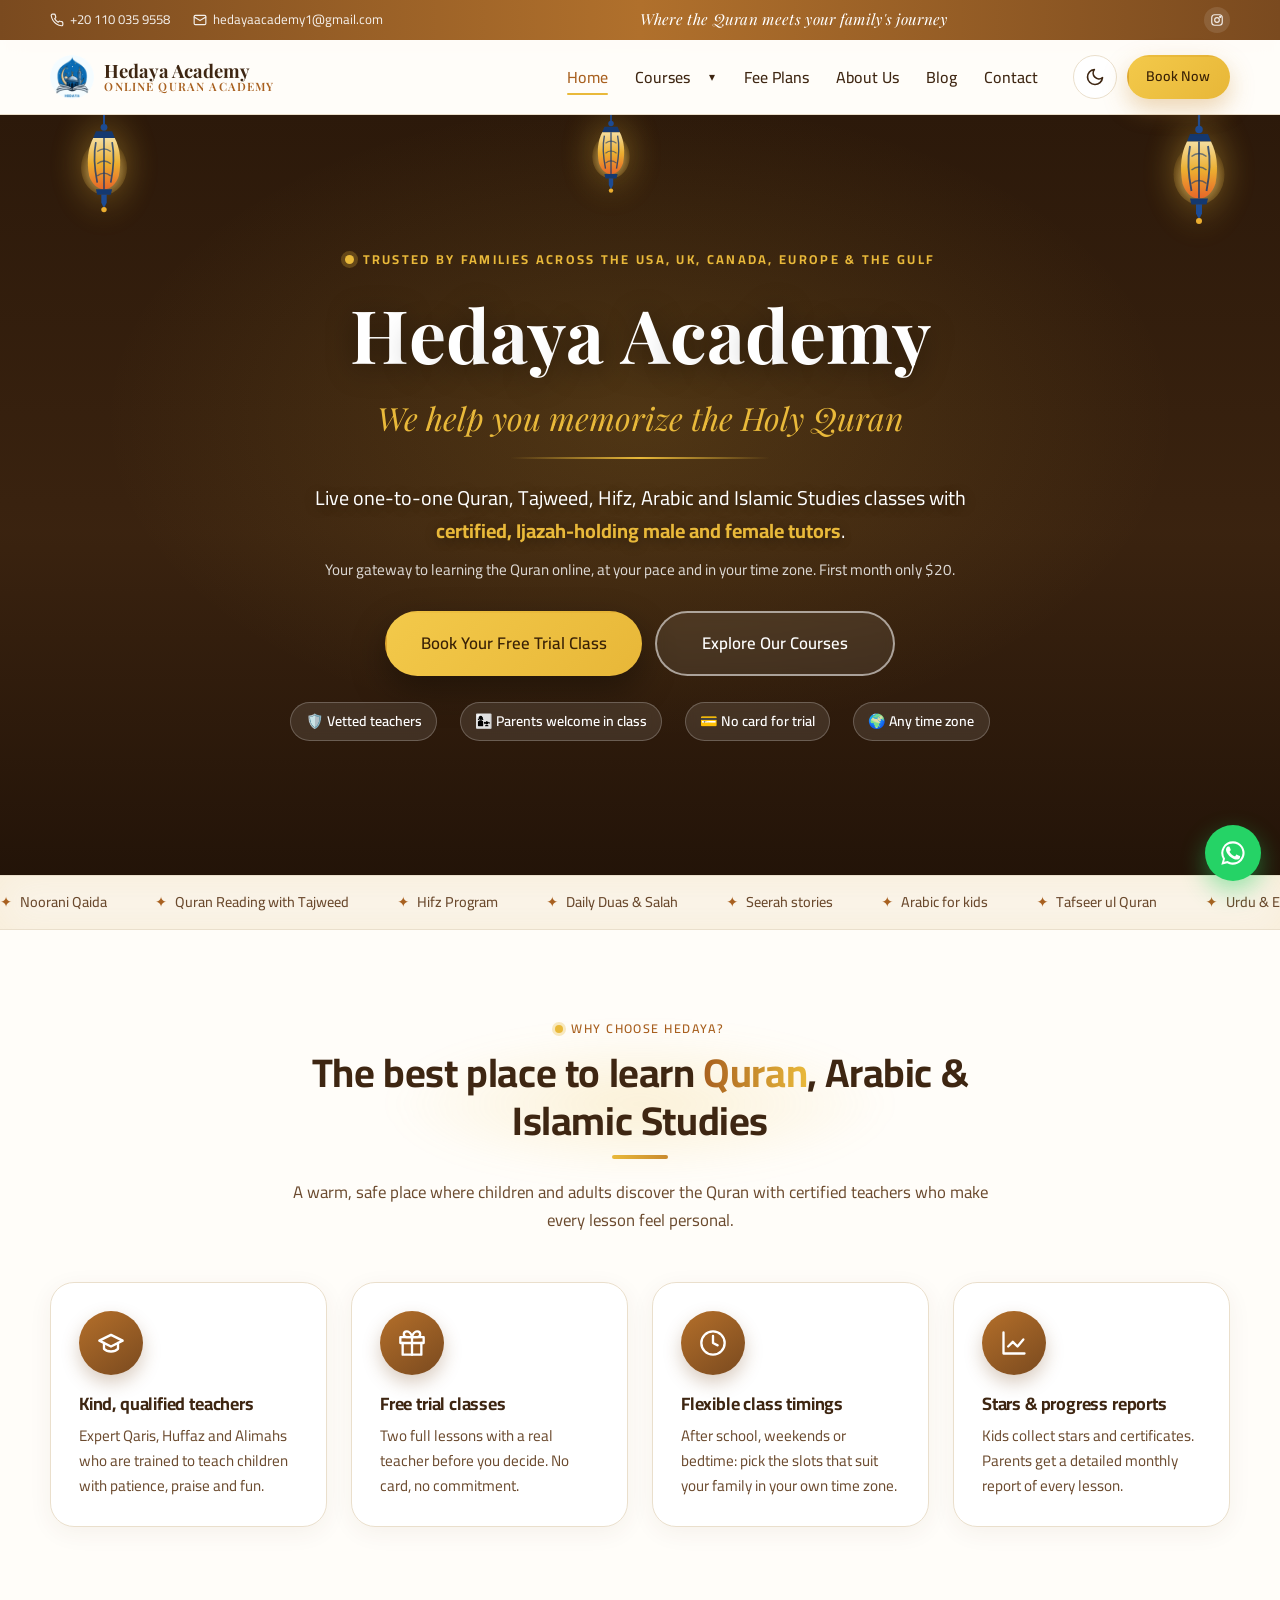
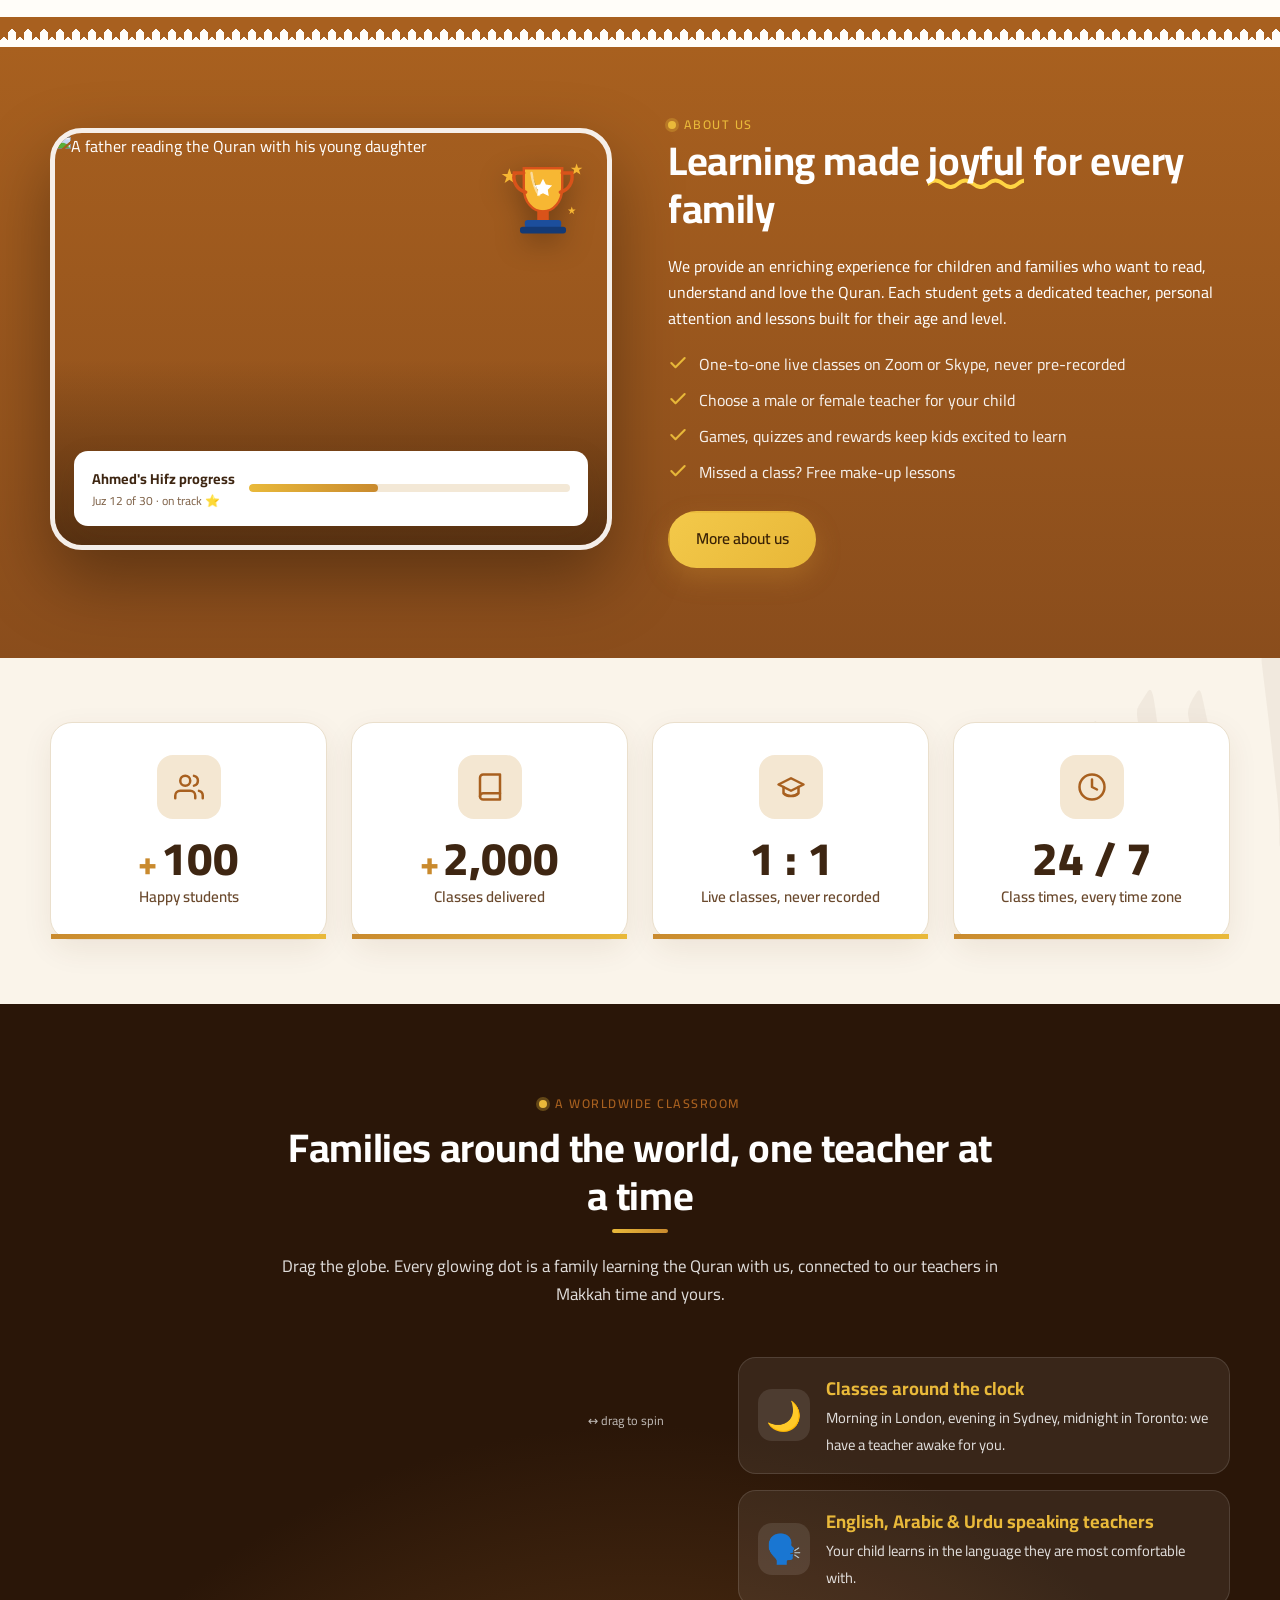
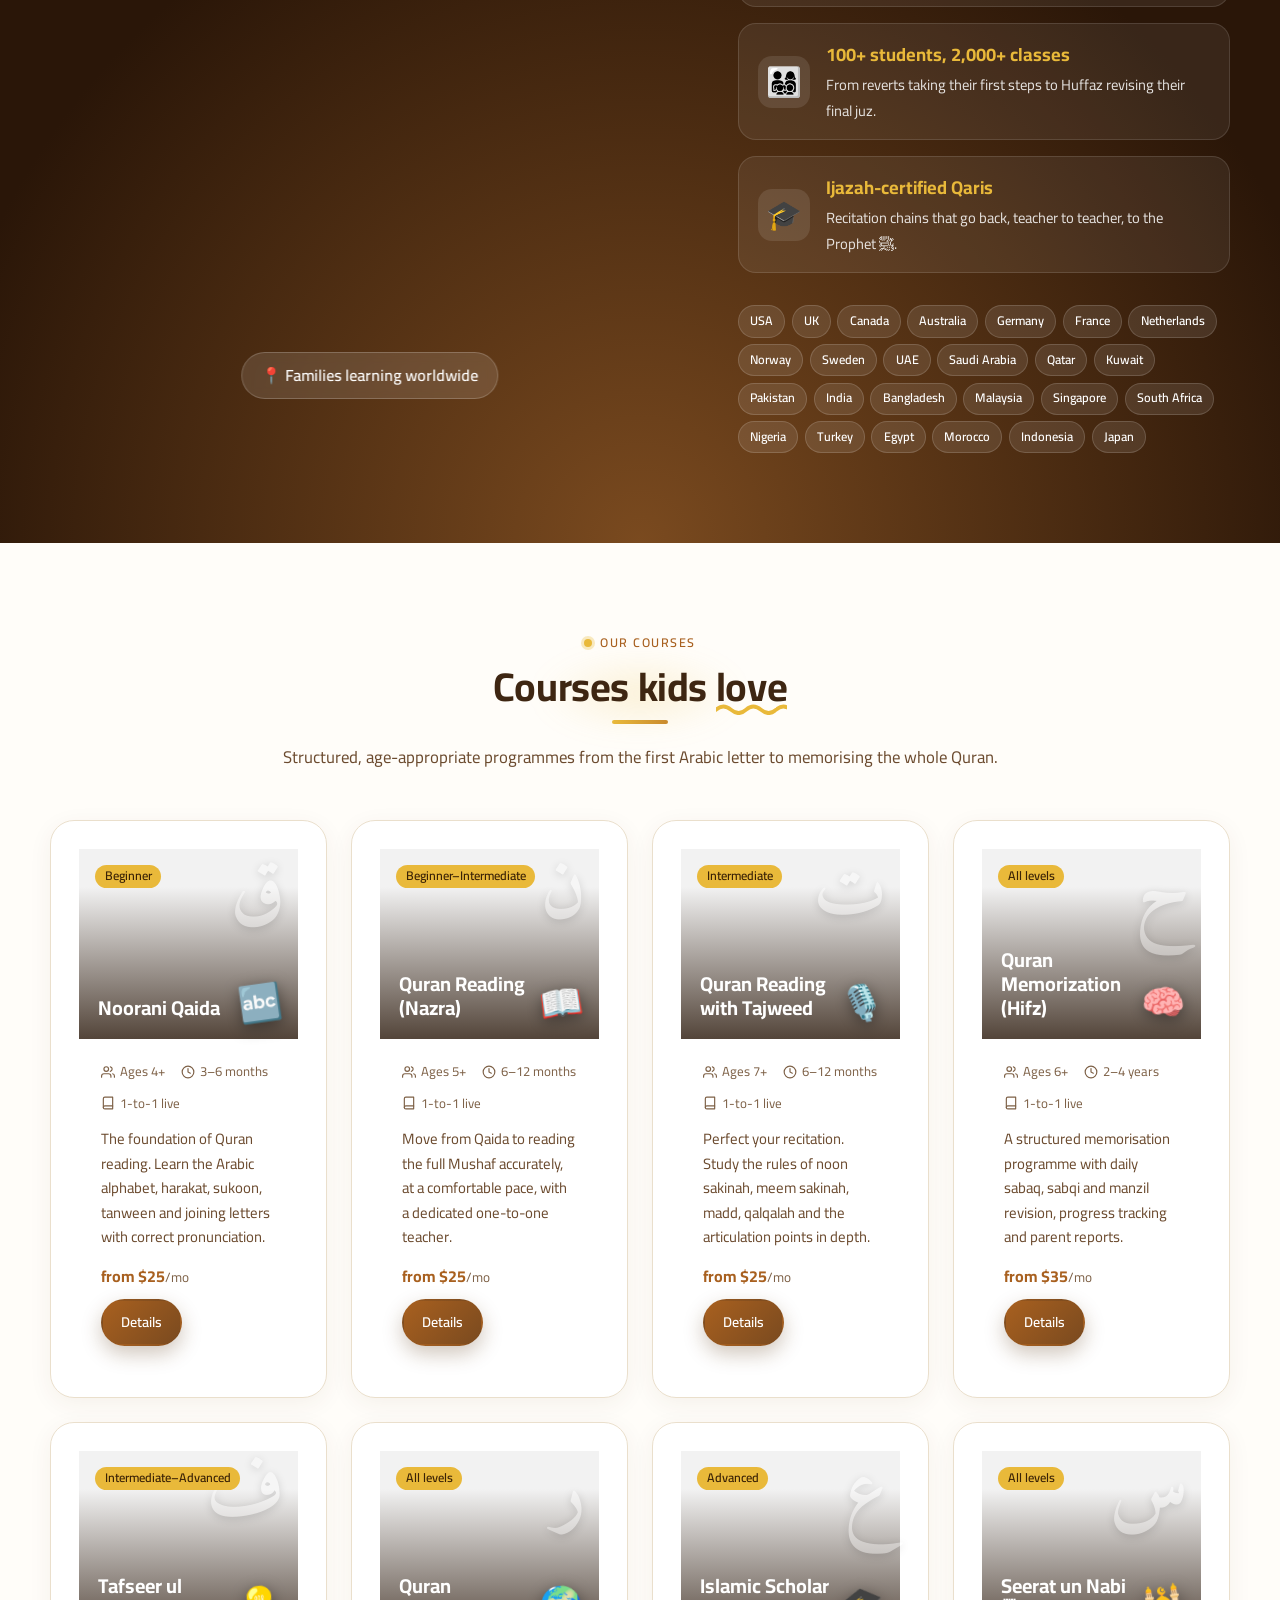
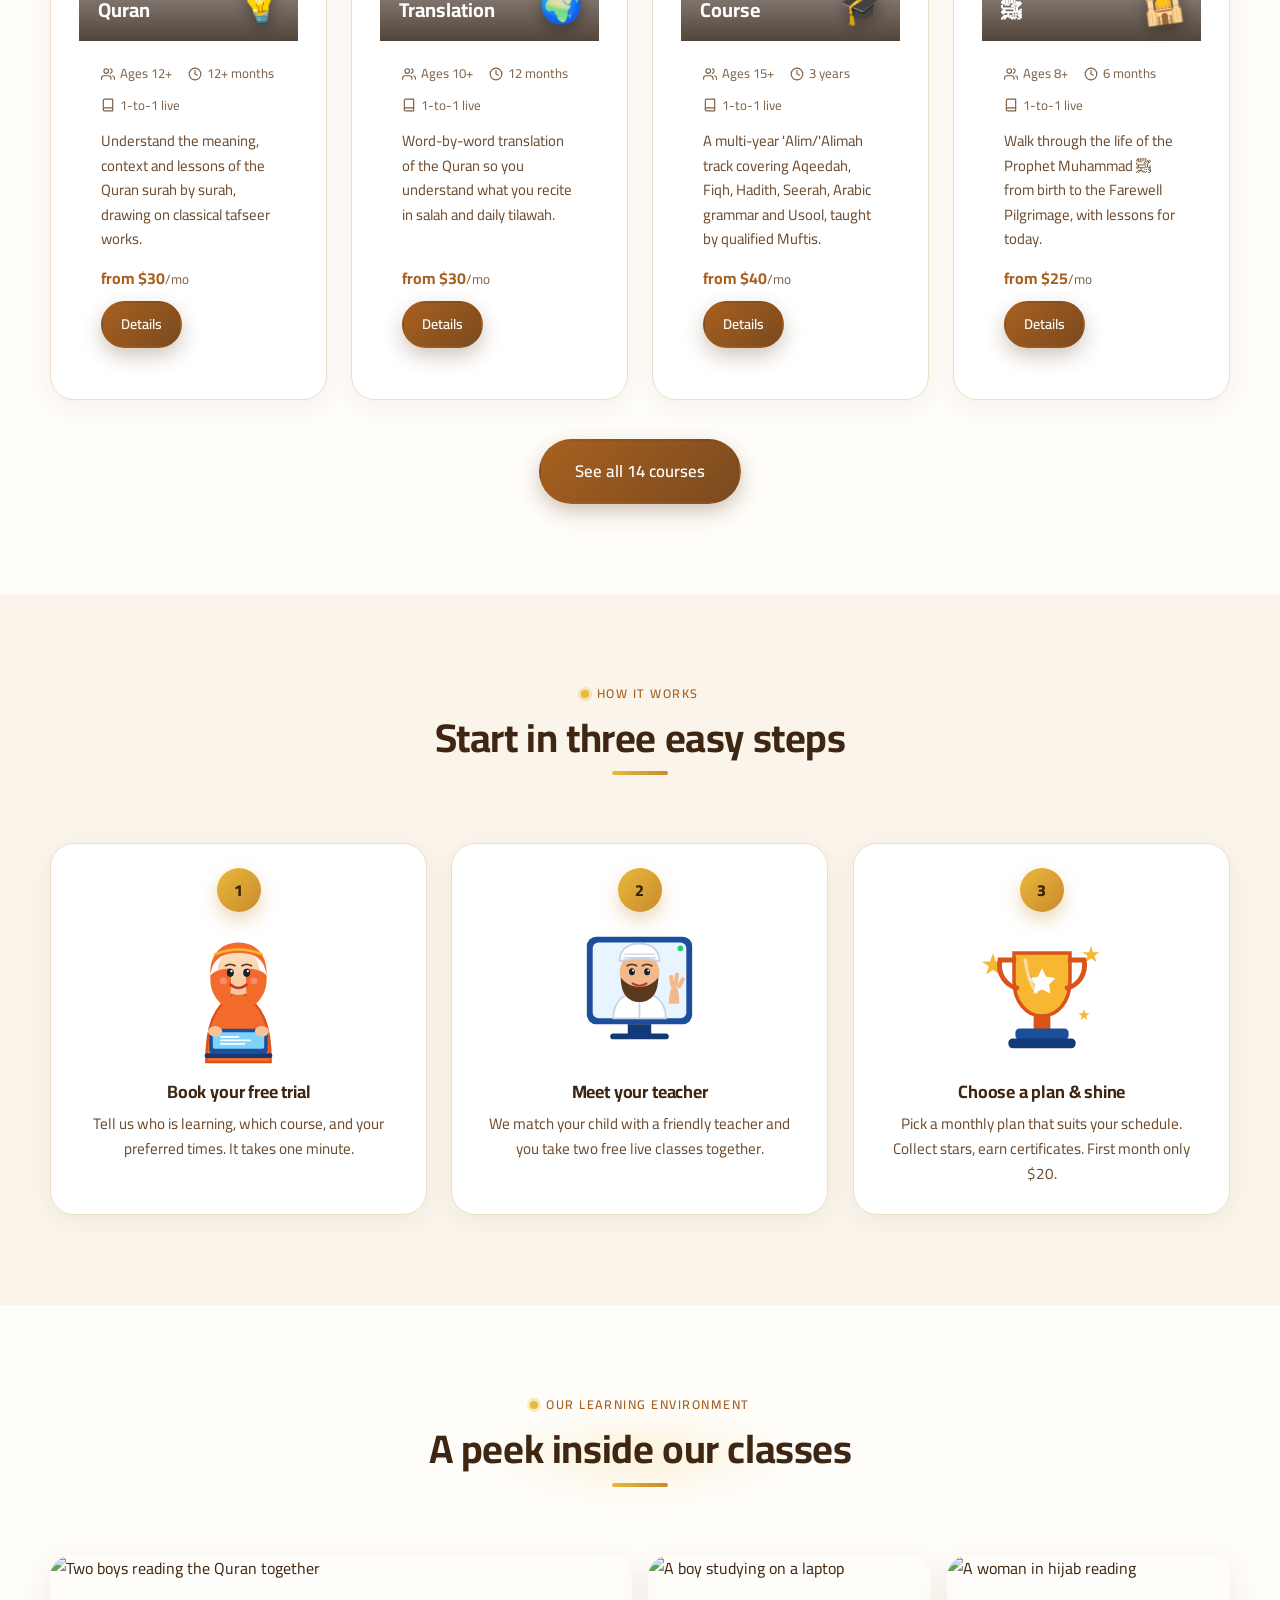
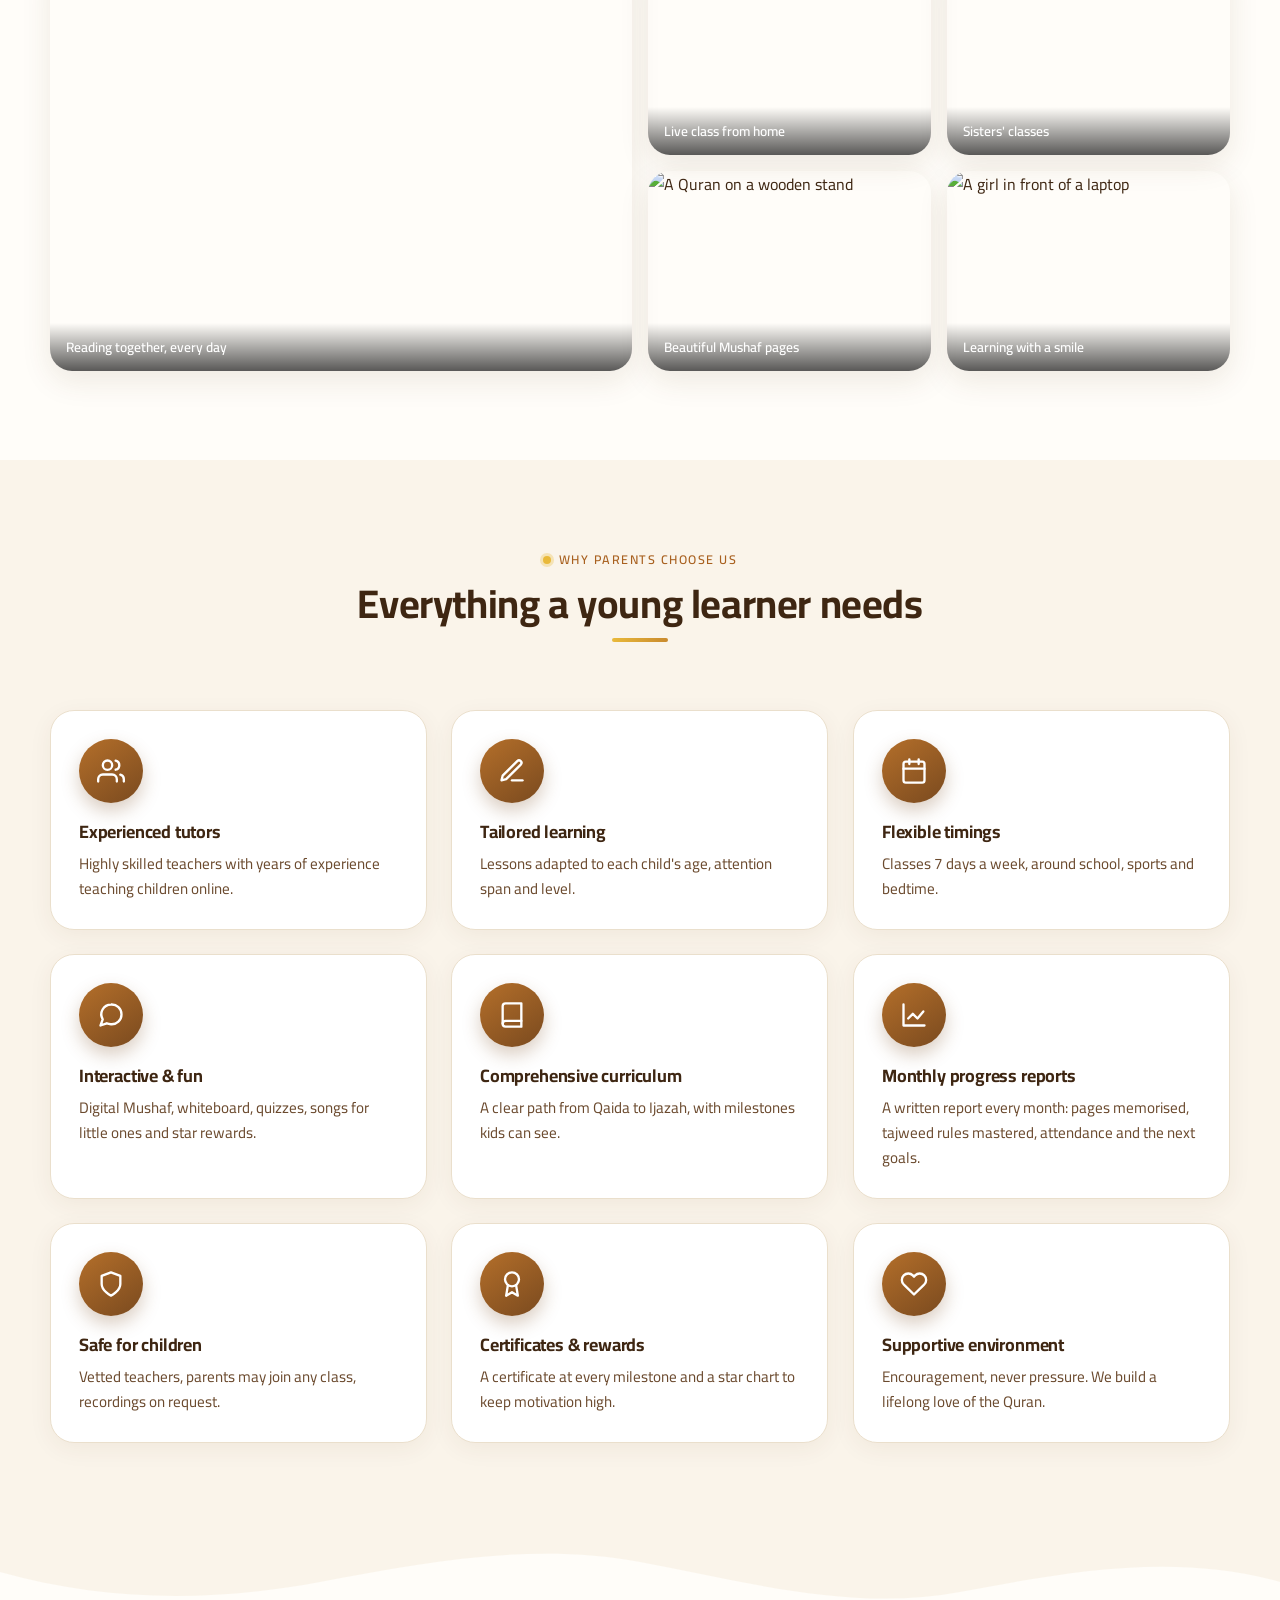
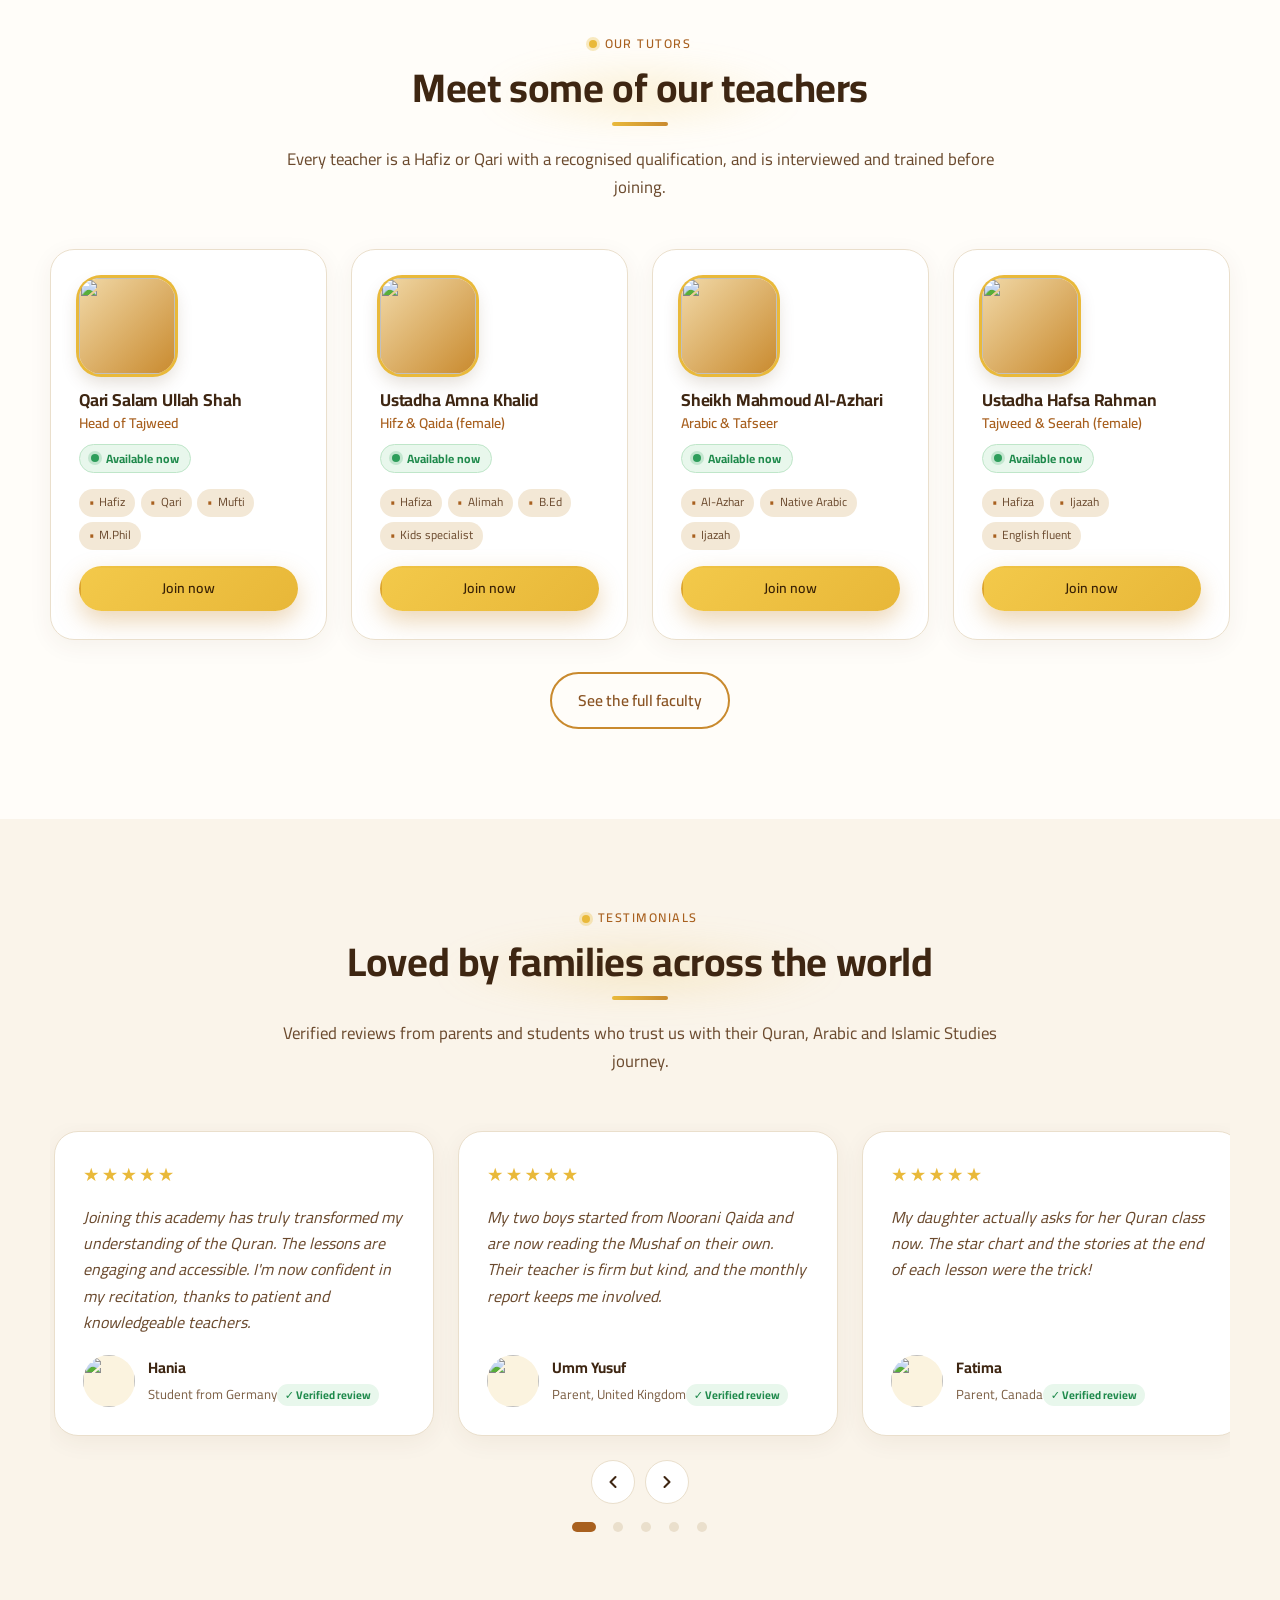
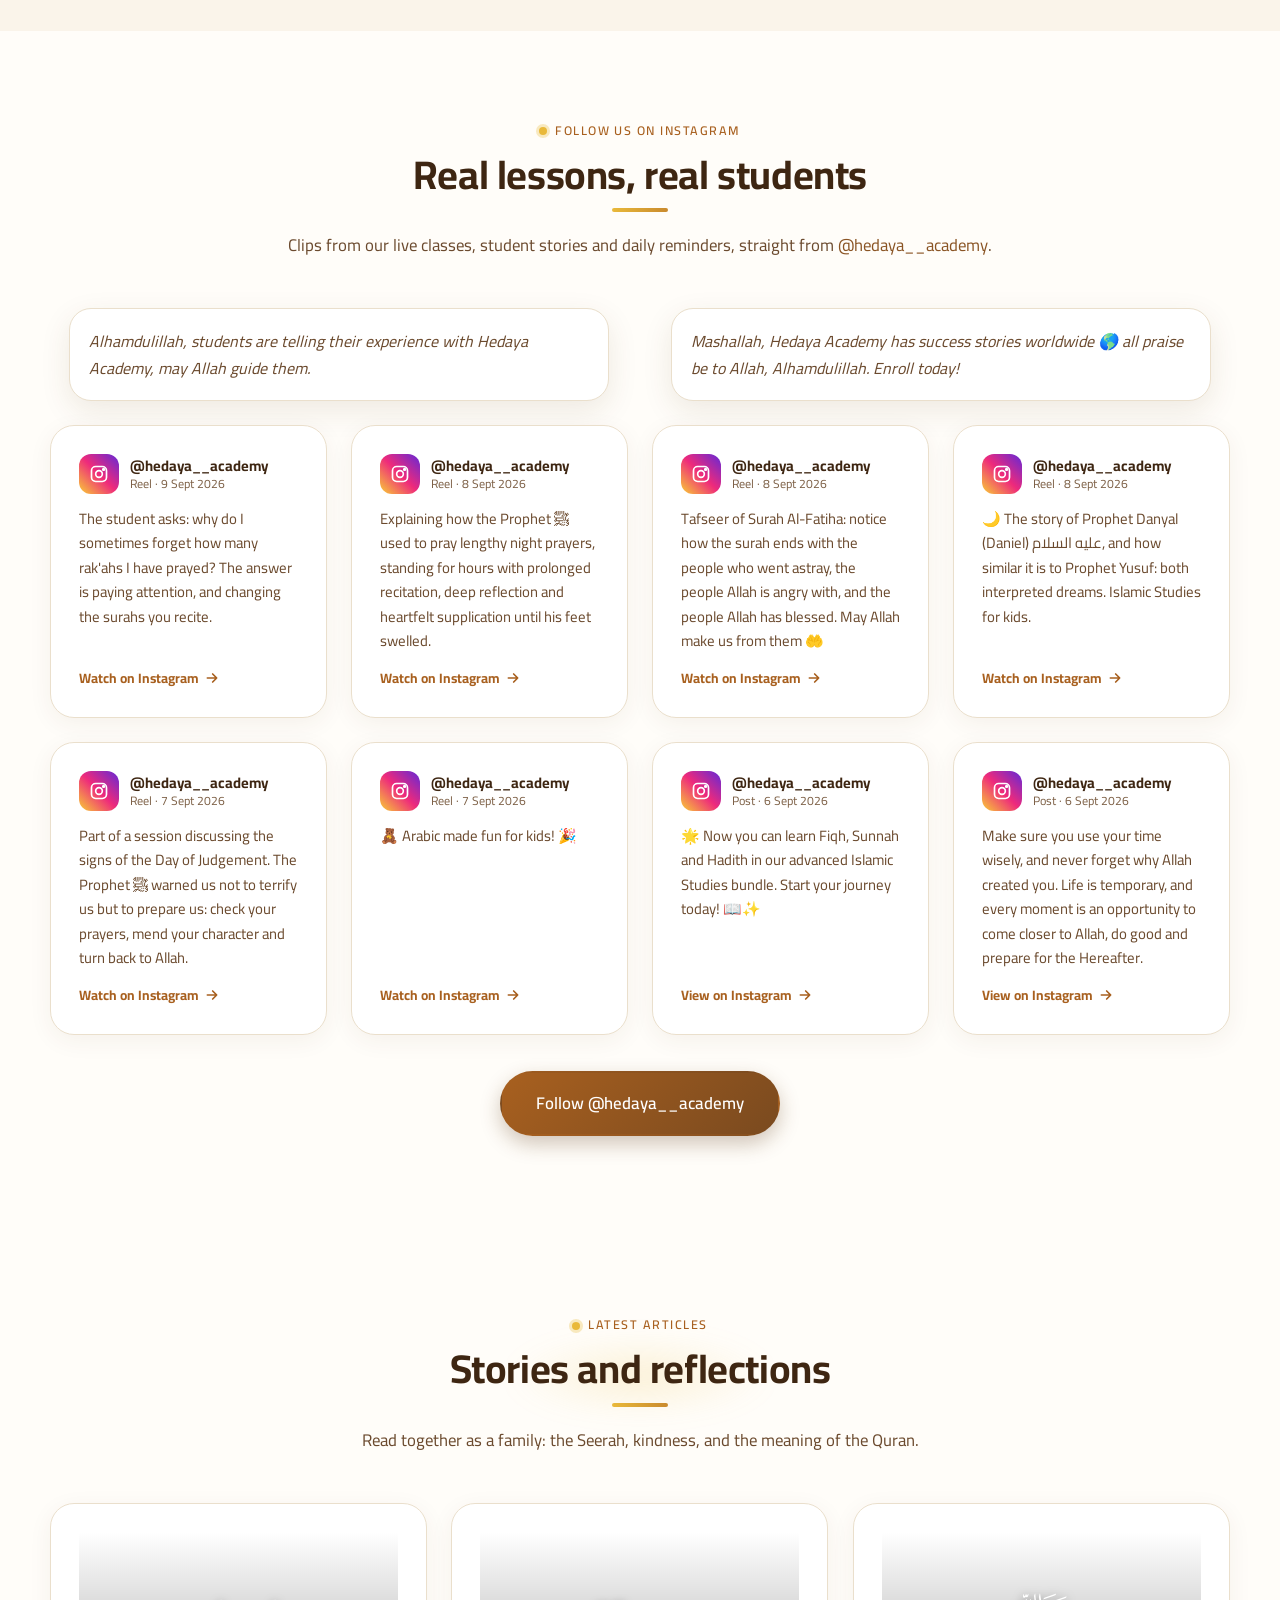
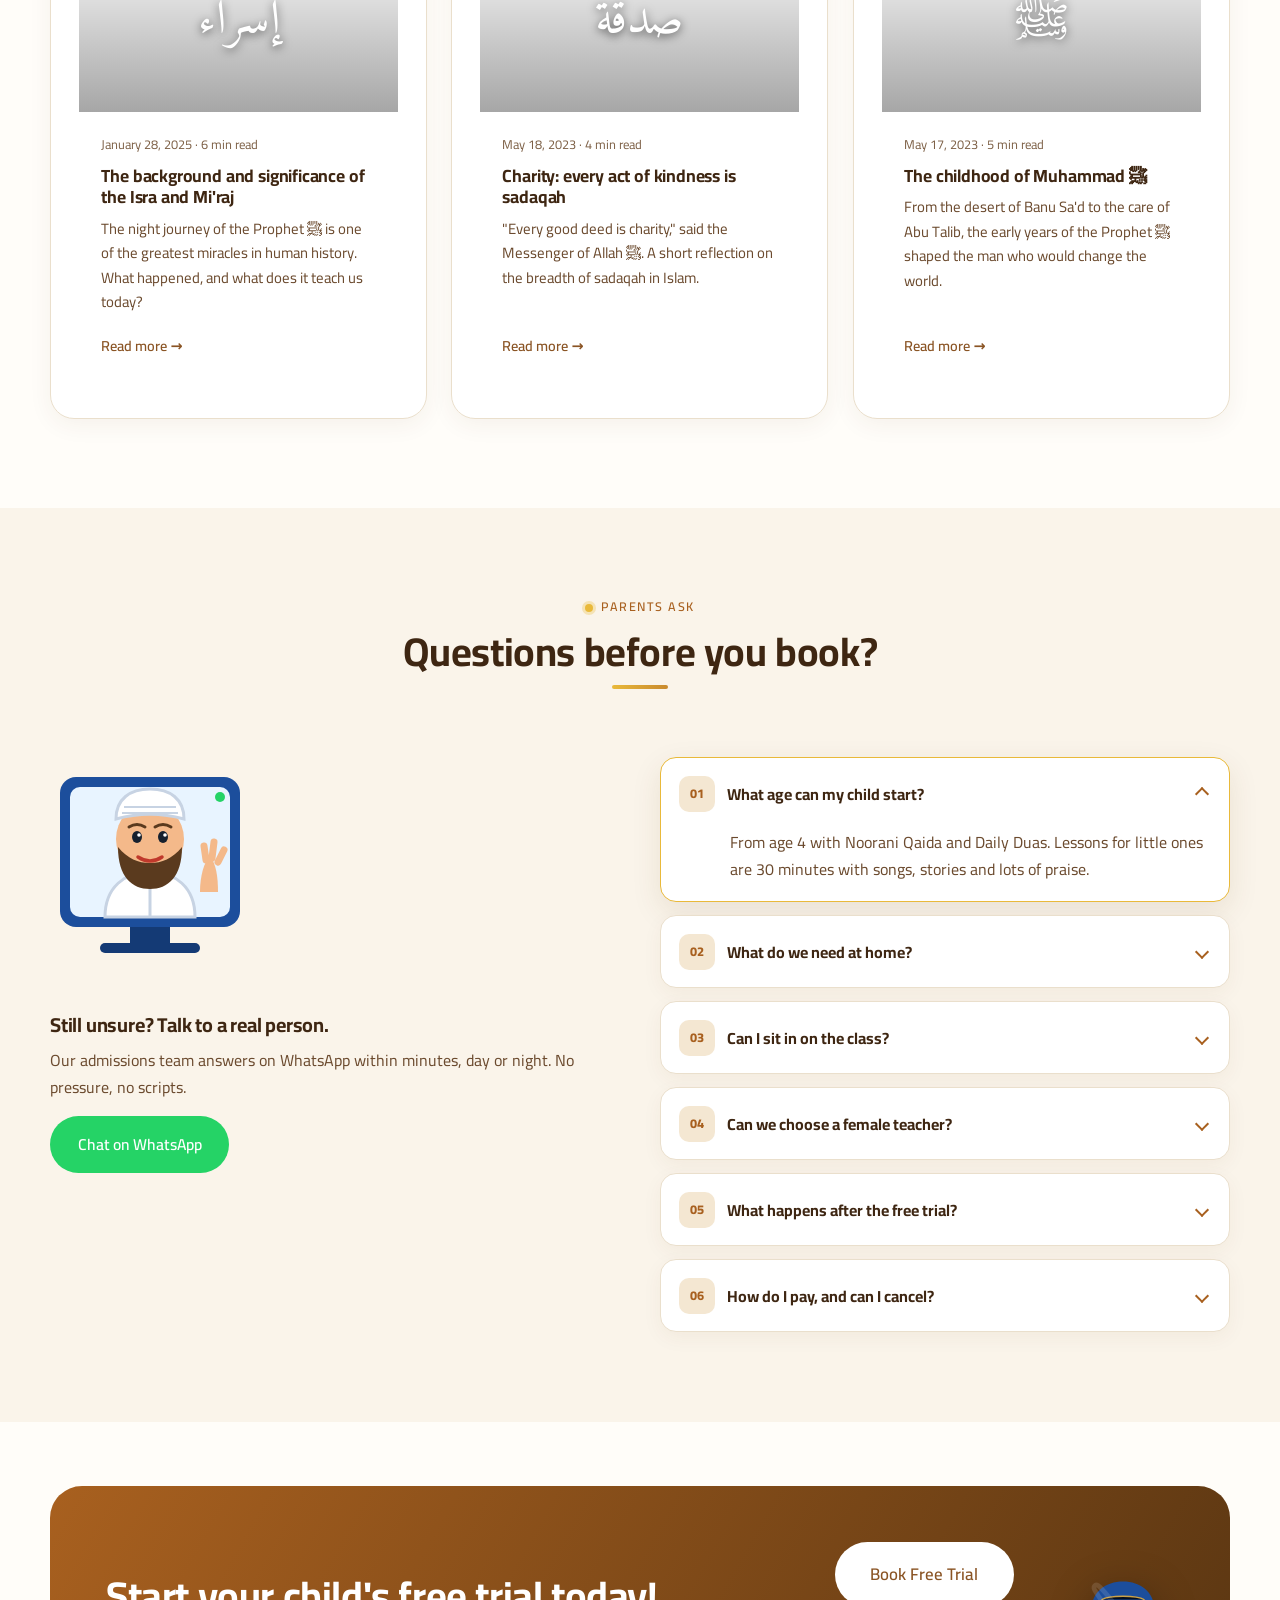
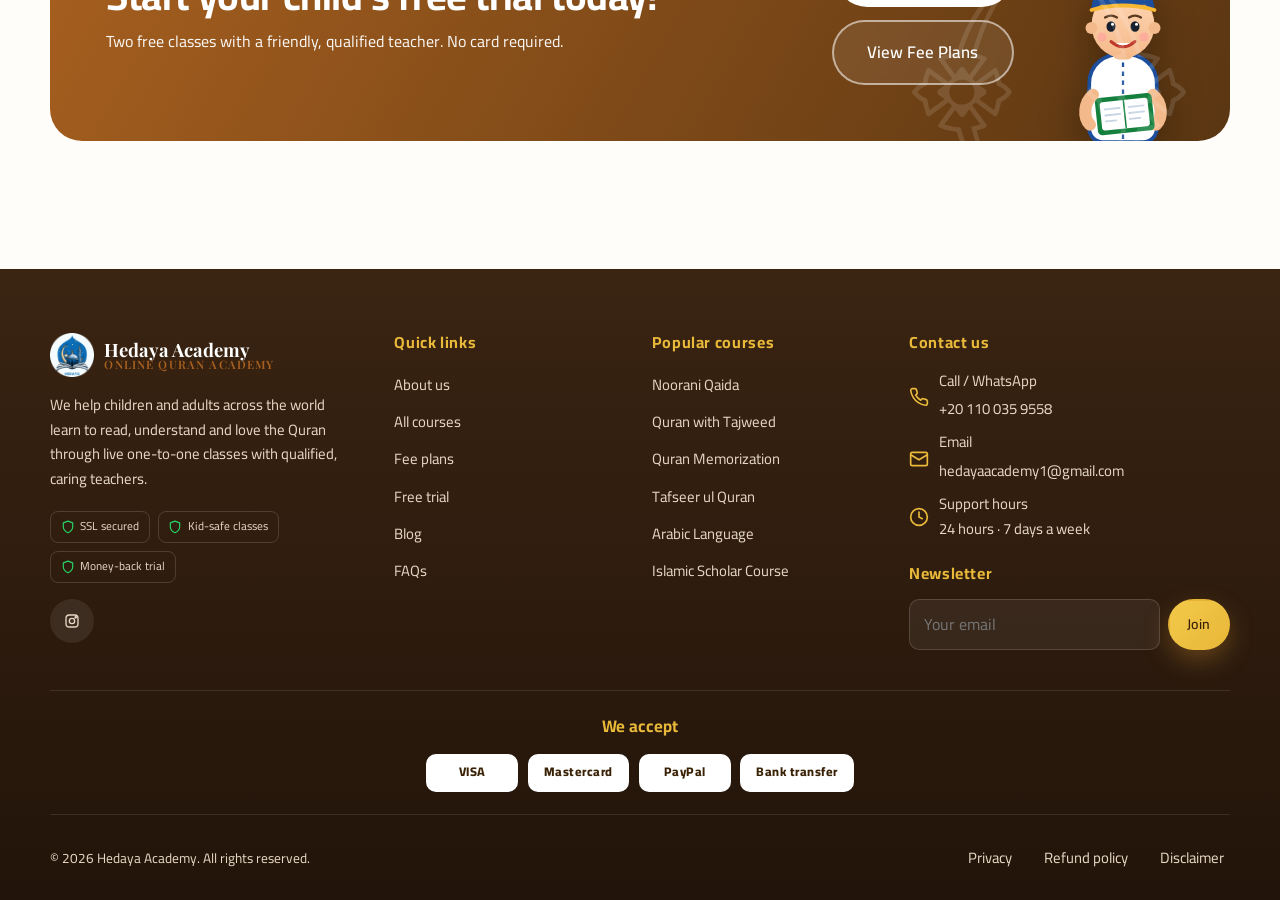
==== commit c2f8f4d2: "Remove the placeholder legal strip from the footer Co-Authored-By: Claude Fable 5.1 <noreply@anthrop" ====
--- a/index.html
+++ b/index.html
@@ -21,7 +21,7 @@
 <meta name="twitter:card" content="summary_large_image">
 <link rel="preconnect" href="https://fonts.googleapis.com"><link rel="preconnect" href="https://fonts.gstatic.com" crossorigin><link rel="preconnect" href="https://images.unsplash.com">
 <link href="https://fonts.googleapis.com/css2?family=Cairo:wght@400;500;600;700;800&family=Playfair+Display:ital,wght@0,700;1,400;1,500&family=Amiri:wght@400;700&display=swap" rel="stylesheet">
-<link rel="stylesheet" href="assets/css/style.css?v=11">
+<link rel="stylesheet" href="assets/css/style.css?v=12">
 <script>try{var t=localStorage.getItem("gtq-theme");if(t)document.documentElement.setAttribute("data-theme",t);else if(matchMedia("(prefers-color-scheme: dark)").matches)document.documentElement.setAttribute("data-theme","dark")}catch(e){}</script>
 <script type="application/ld+json">
 {"@context":"https://schema.org","@type":"EducationalOrganization","name":"Hedaya Academy","url":"https://youssefhassandev.github.io/guidance-to-quran/","sameAs":["https://www.instagram.com/hedaya__academy/"],"telephone":"+201100359558","email":"hedayaacademy1@gmail.com","description":"Online Quran academy for children offering live one-to-one Quran, Tajweed, Hifz, Duas, Seerah and language classes.","offers":{"@type":"Offer","price":"20","priceCurrency":"USD","description":"First month for new students"}}
@@ -272,7 +272,7 @@
 </main>
 
 <footer id="site-footer" class="footer"></footer>
-<script src="assets/js/main.js?v=11"></script>
+<script src="assets/js/main.js?v=12"></script>
 <script src="https://cdnjs.cloudflare.com/ajax/libs/three.js/r128/three.min.js" defer></script>
 <script src="assets/js/three-scene.js?v=10" defer></script>
 </body>
--- a/assets/css/style.css
+++ b/assets/css/style.css
@@ -761,8 +761,6 @@
 .footer .socials a { width: 44px; height: 44px; border-radius: 50%; background: rgba(255,255,255,.08); display: grid; place-items: center; transition: .2s; }
 .footer .socials a:hover { background: var(--gold); color: #3a2206; transform: translateY(-2px); }
 .footer .socials svg { width: 16px; height: 16px; }
-.footer .legal { border-top: 1px solid rgba(255,255,255,.1); padding: 1.1rem 0; font-size: .8rem; opacity: .85; display: flex; flex-direction: column; align-items: center; text-align: center; gap: .3rem; }
-.footer .legal strong { color: #fff; font-weight: 600; }
 .footer .accept { border-top: 1px solid rgba(255,255,255,.1); padding: 1.4rem 0; text-align: center; }
 .footer .accept strong { display: block; color: var(--gold); font-family: var(--font-head); font-size: 1.05rem; margin-bottom: .8rem; }
 .footer .accept div { display: flex; flex-wrap: wrap; justify-content: center; gap: .6rem; }
@@ -880,7 +878,6 @@
   .footer .top { grid-template-columns: repeat(2, minmax(0, 1fr)); }
   .footer ul { gap: .3rem; }
   .footer ul li a { padding: .25rem 0; }
-  .footer .legal { flex-direction: row; flex-wrap: wrap; justify-content: center; gap: .4rem 1.4rem; text-align: left; }
 }
 
 /* --------------------------------------------------------------------------
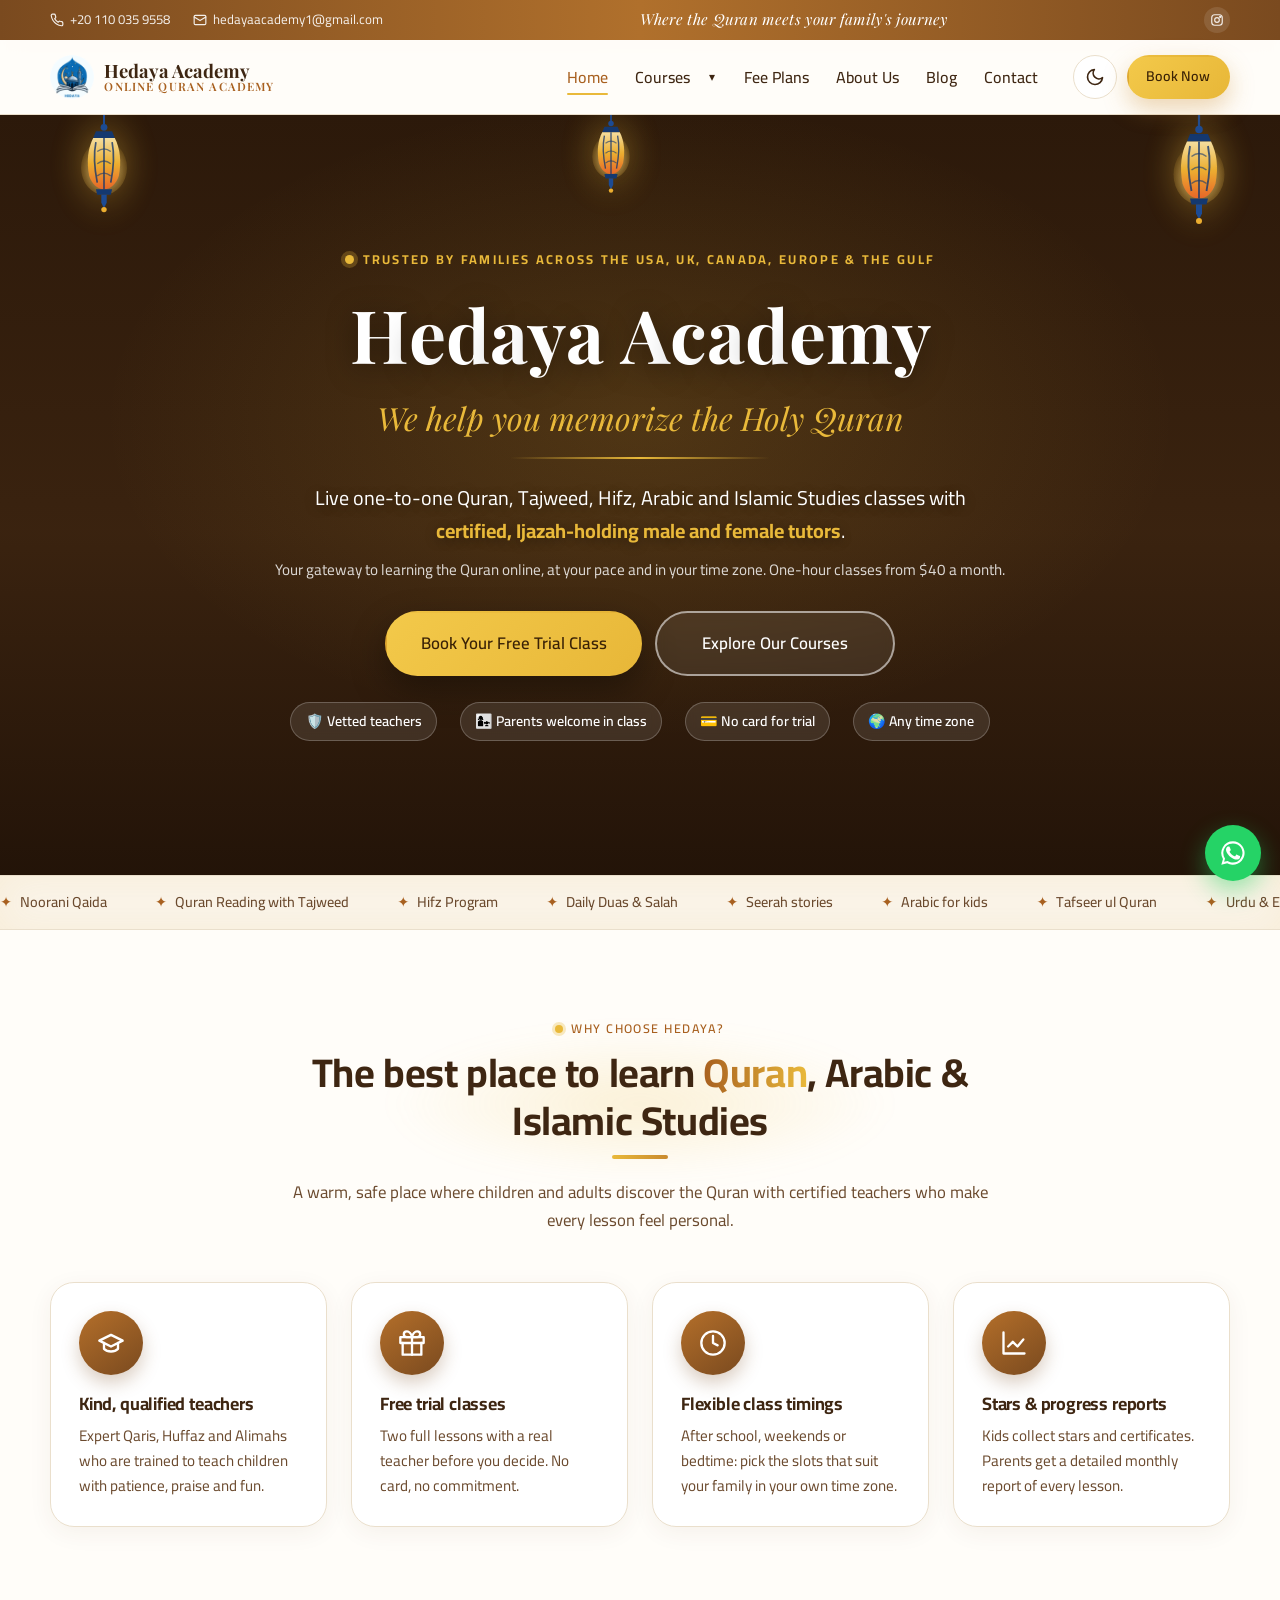
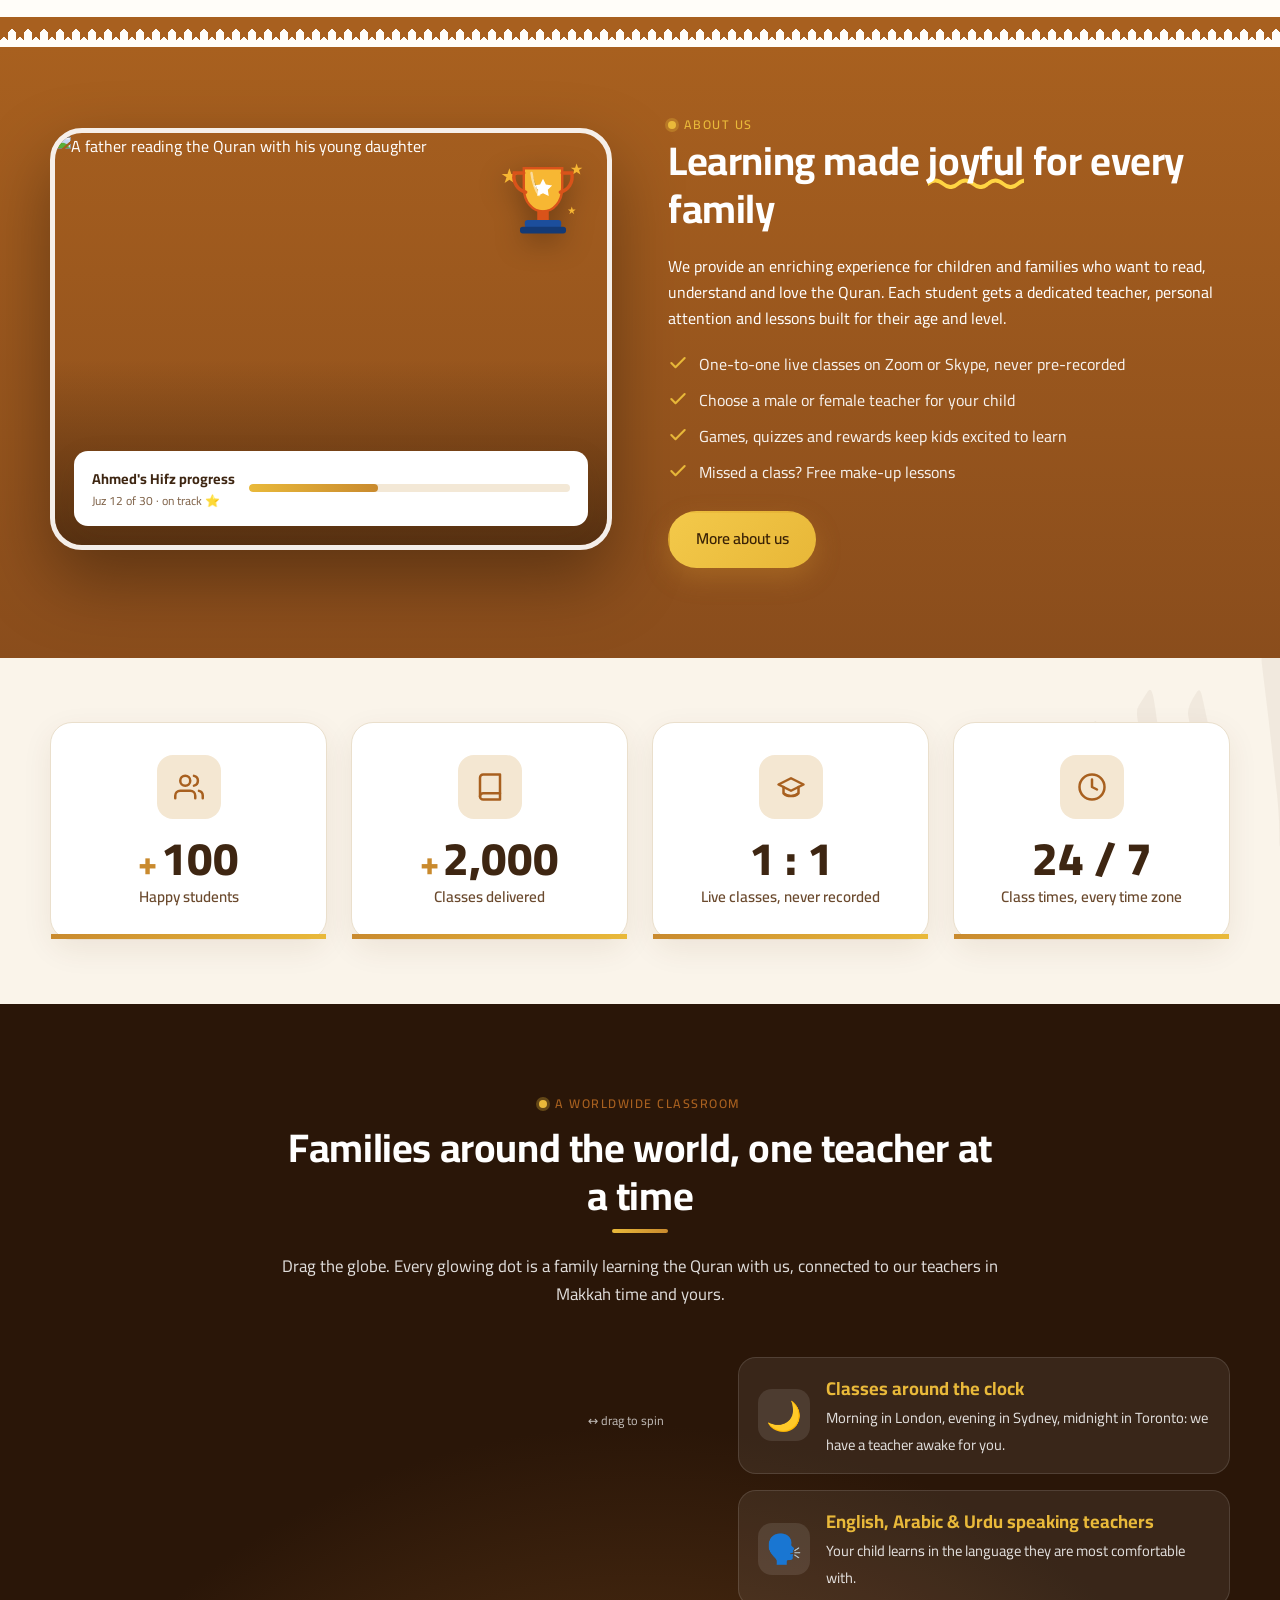
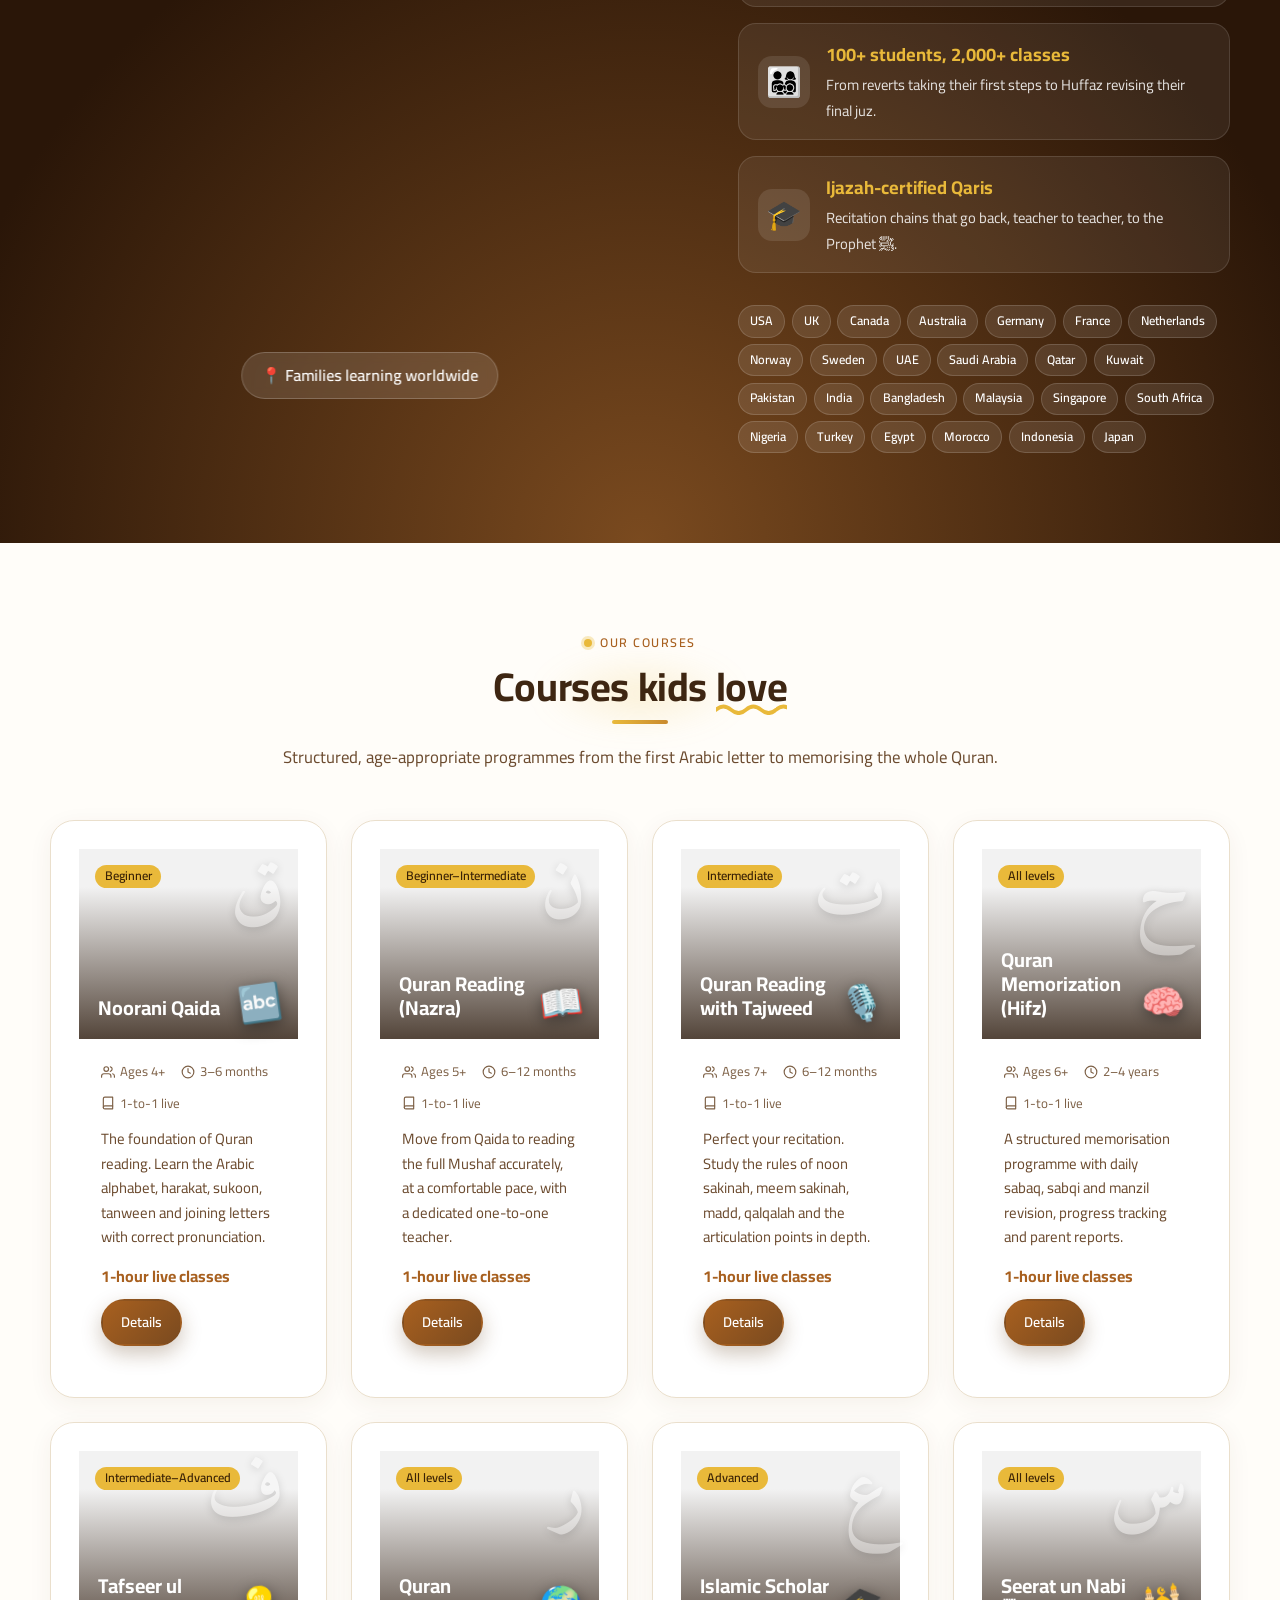
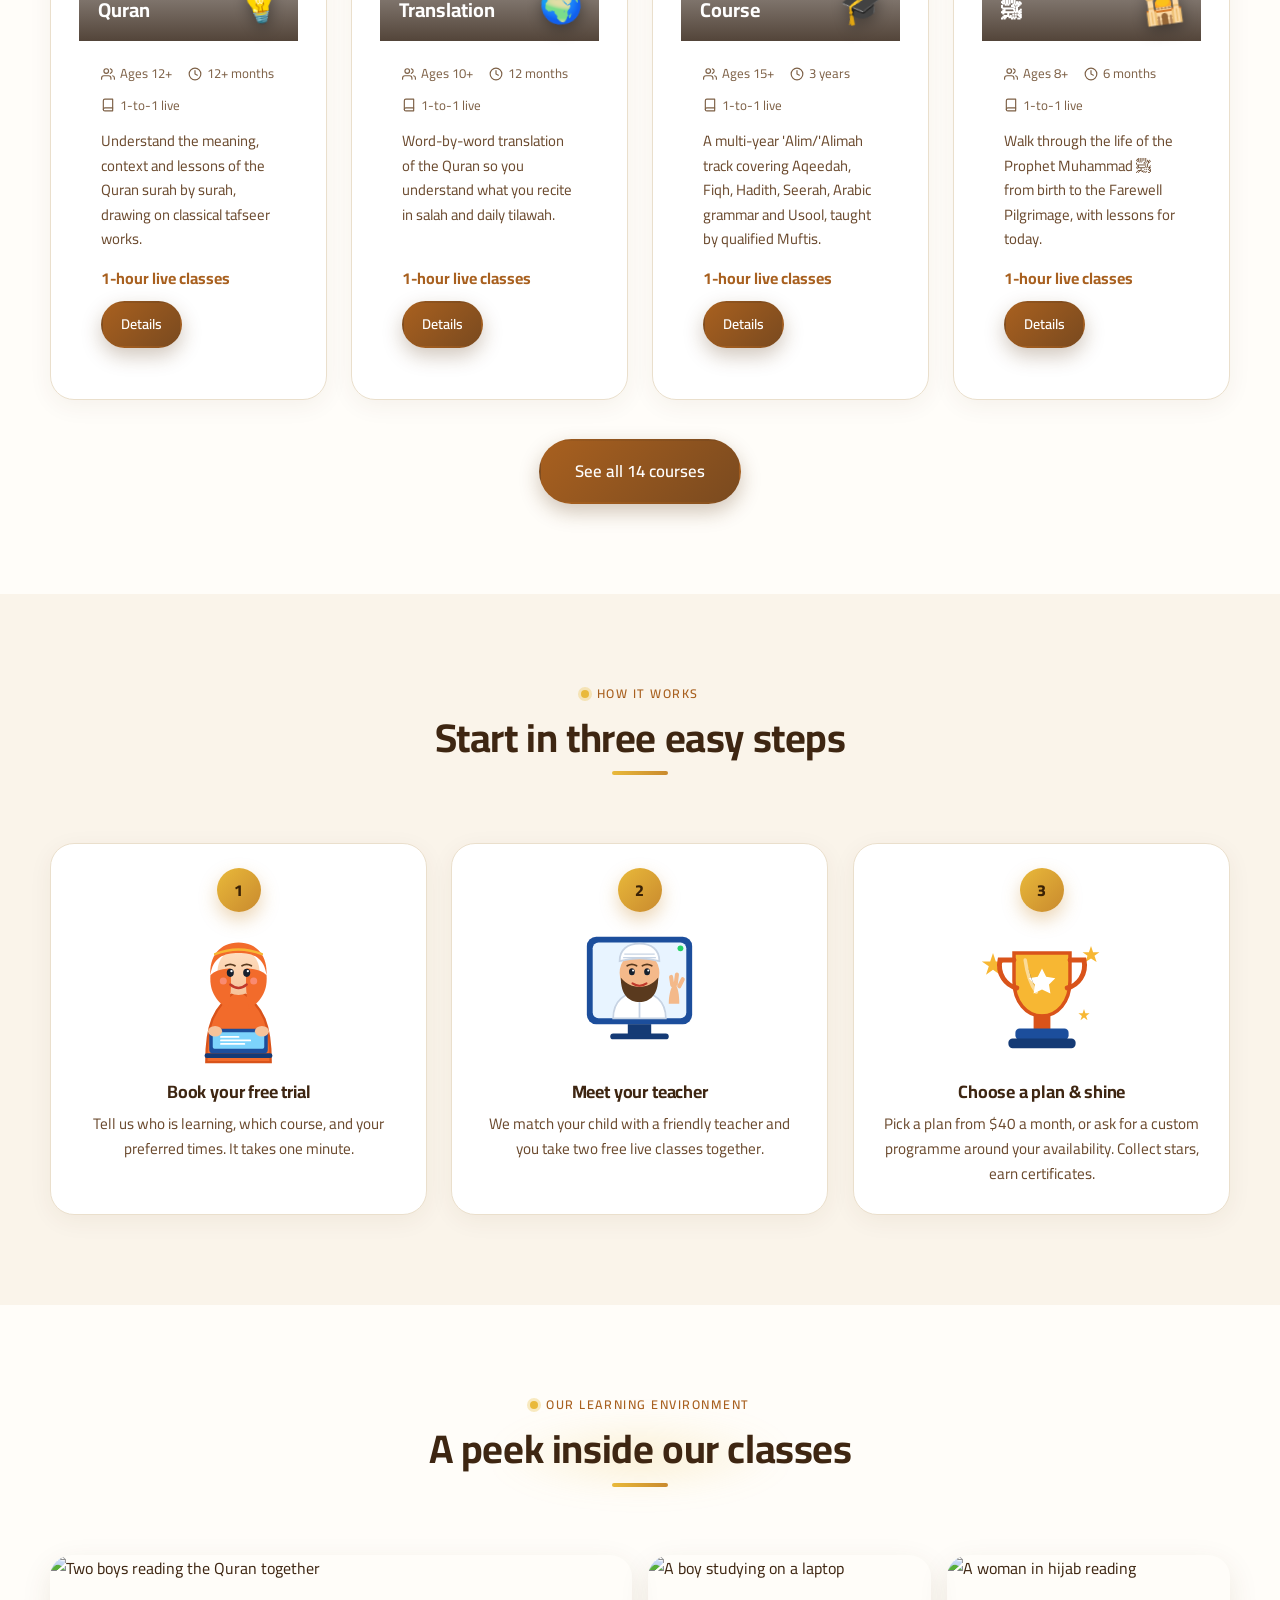
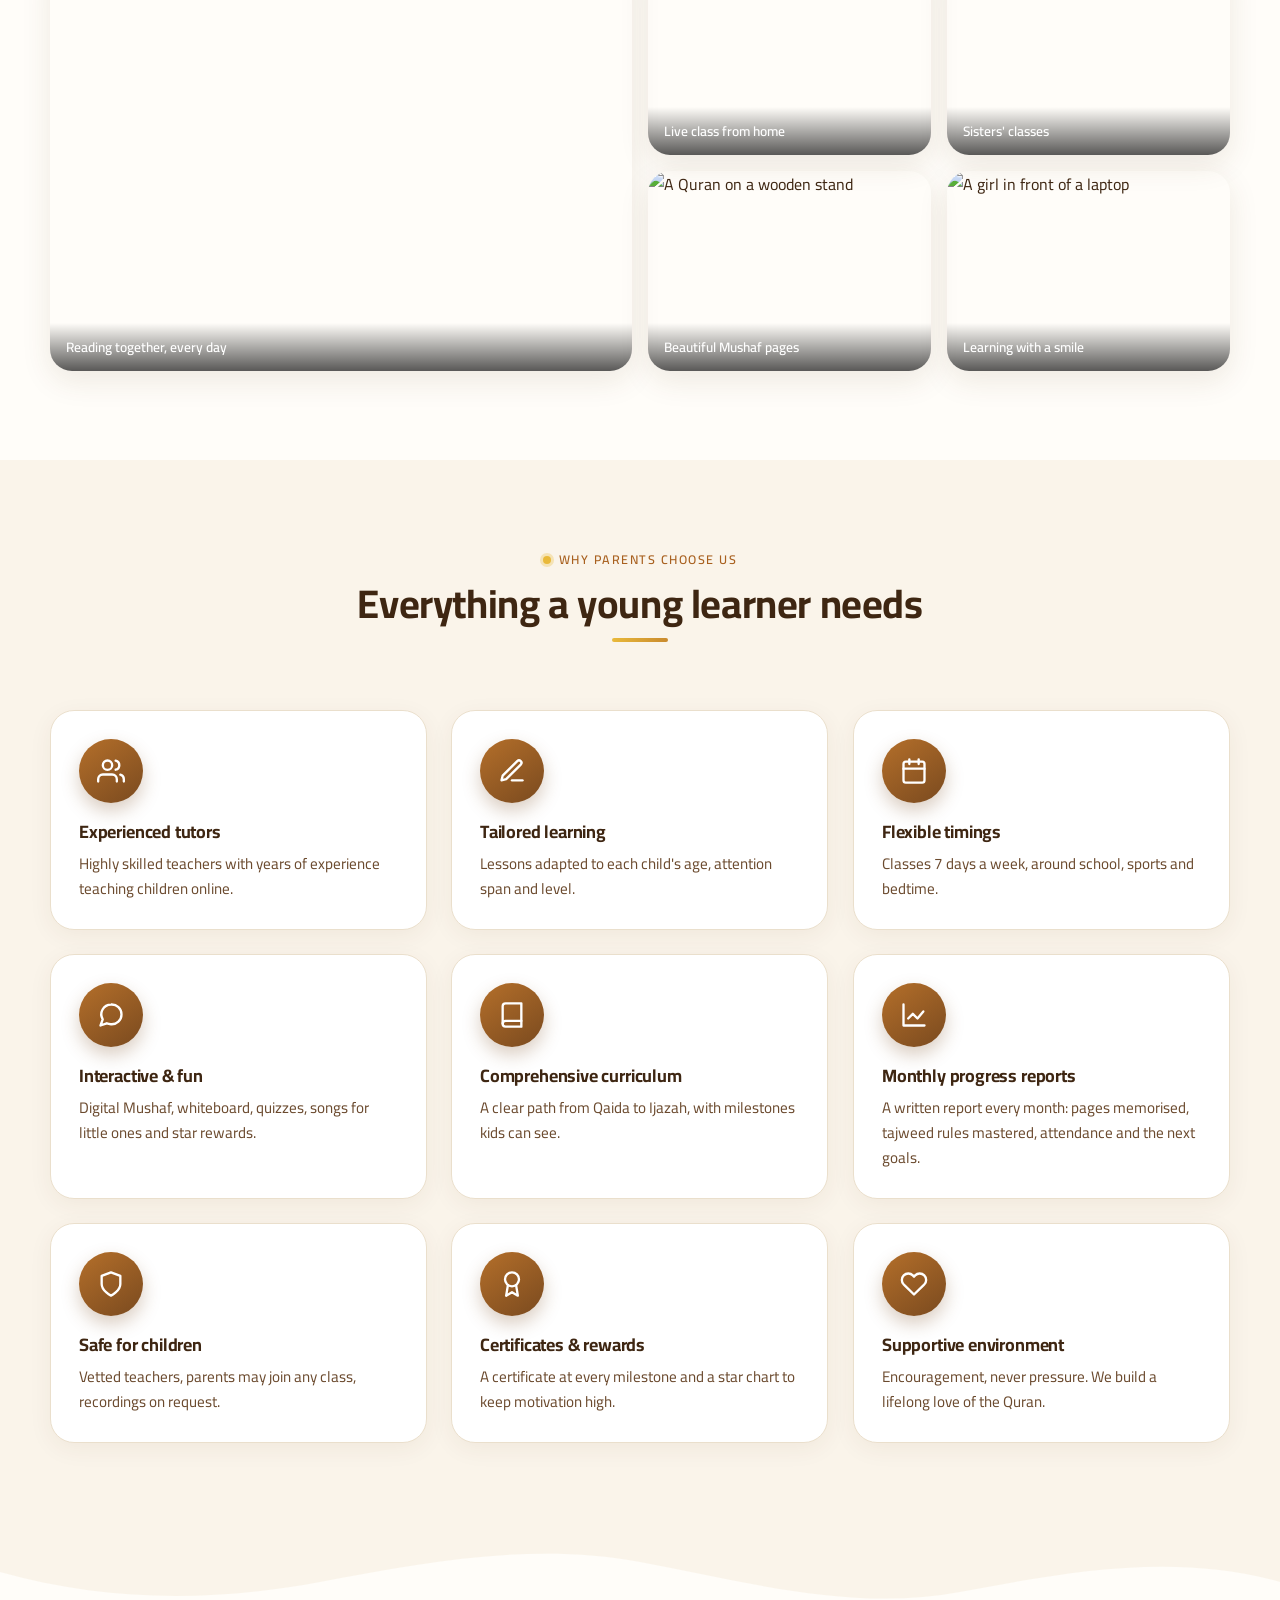
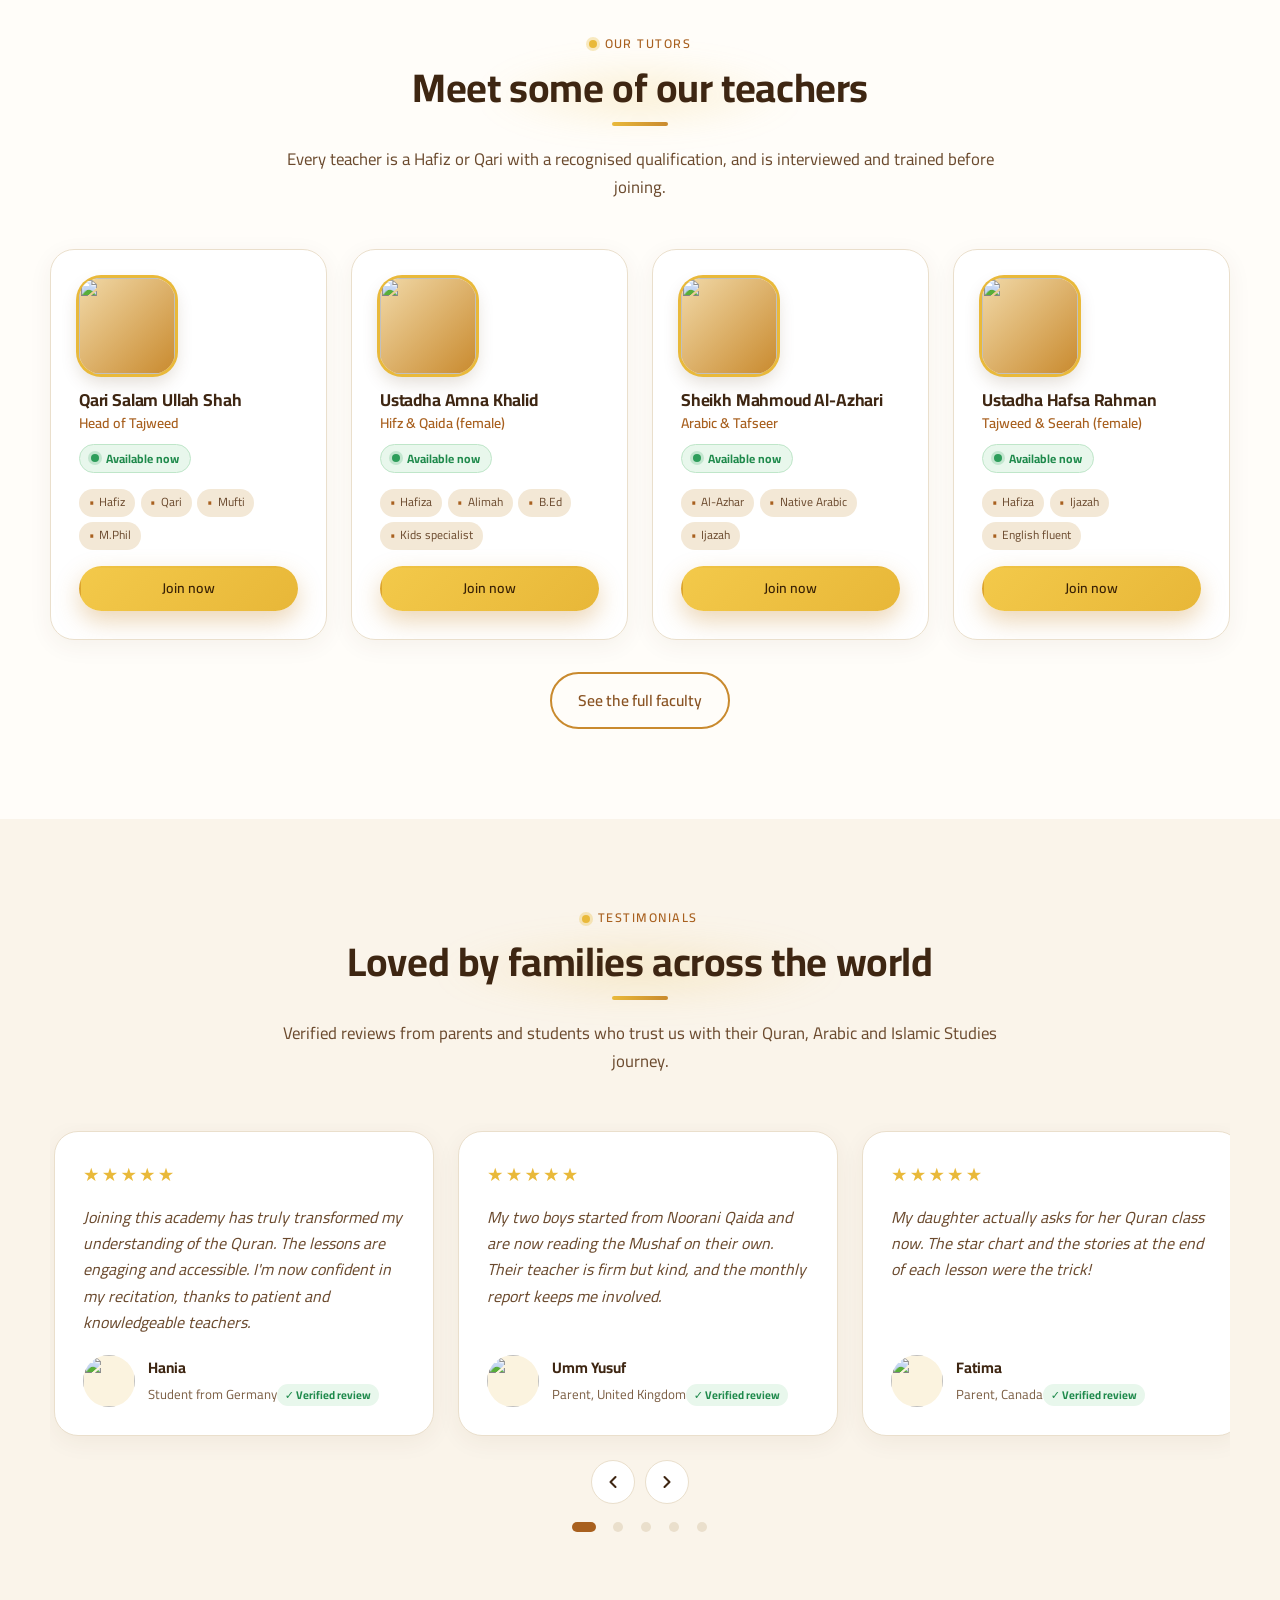
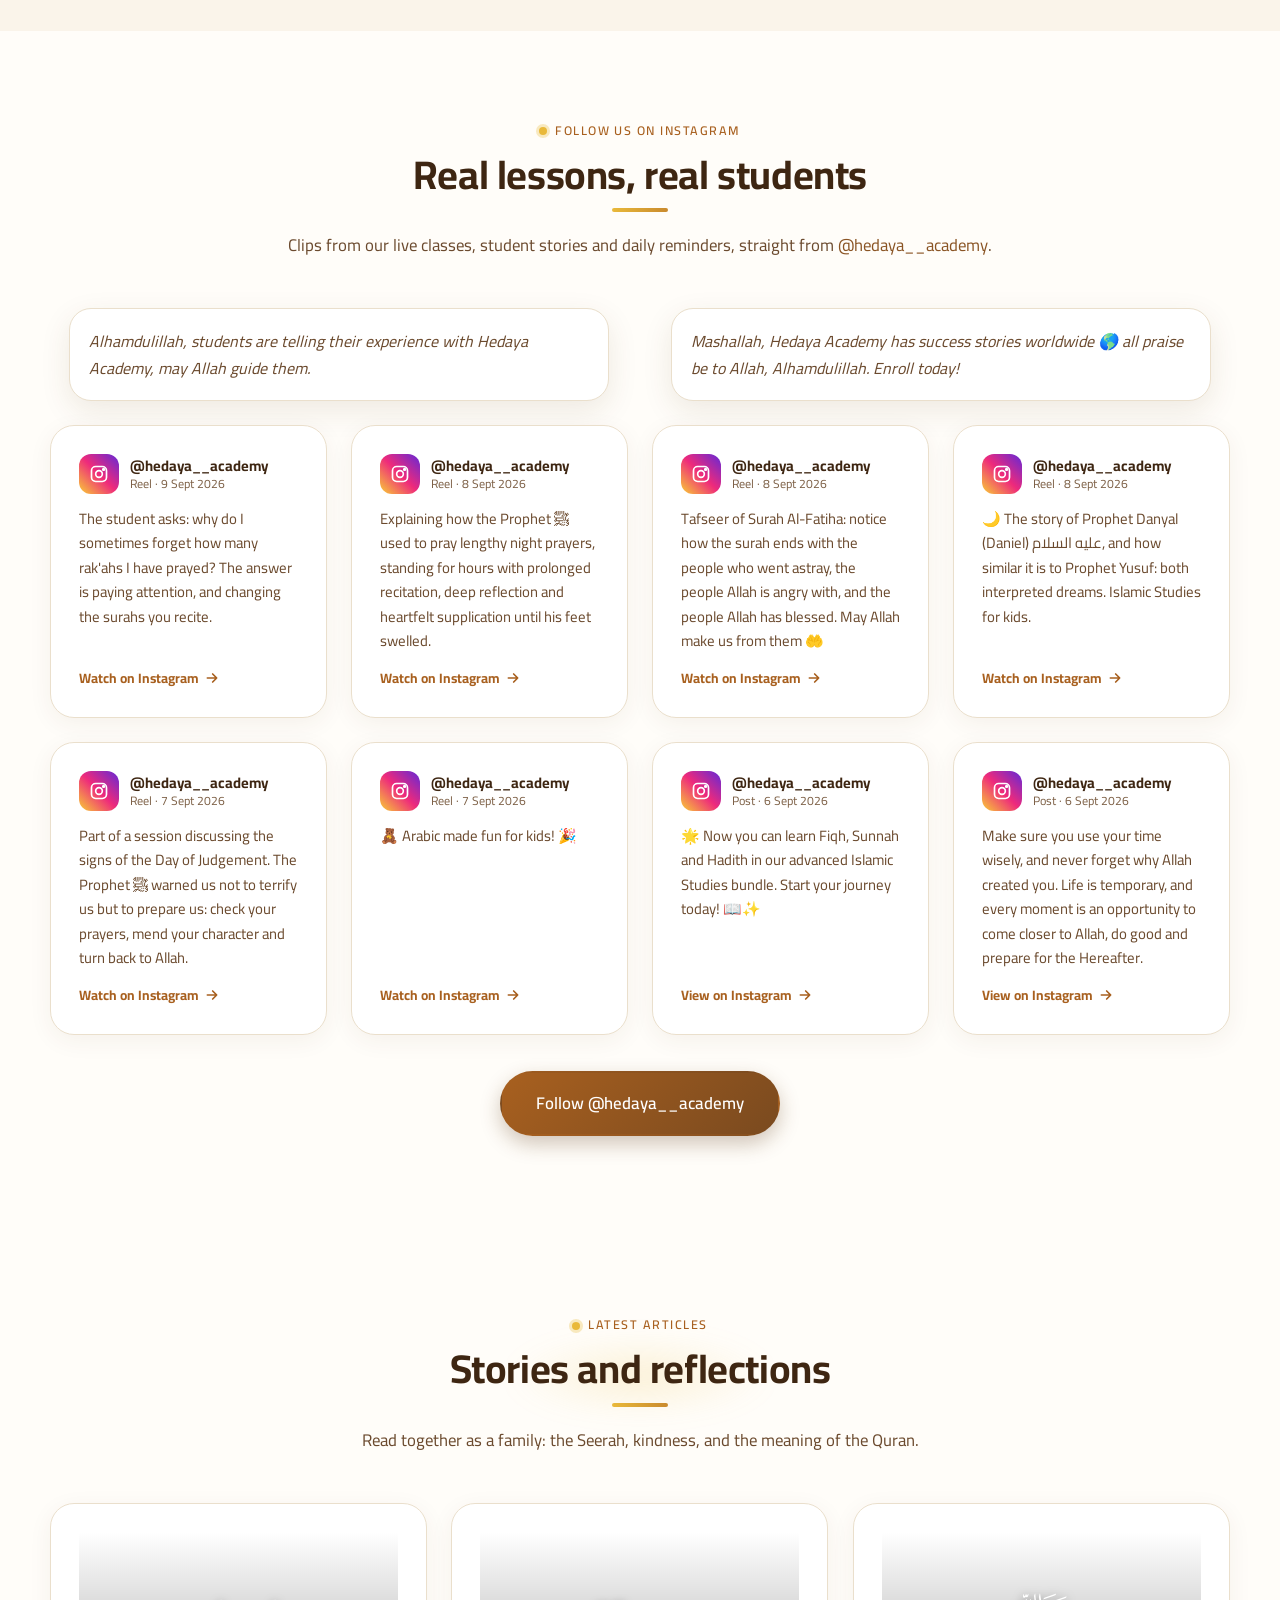
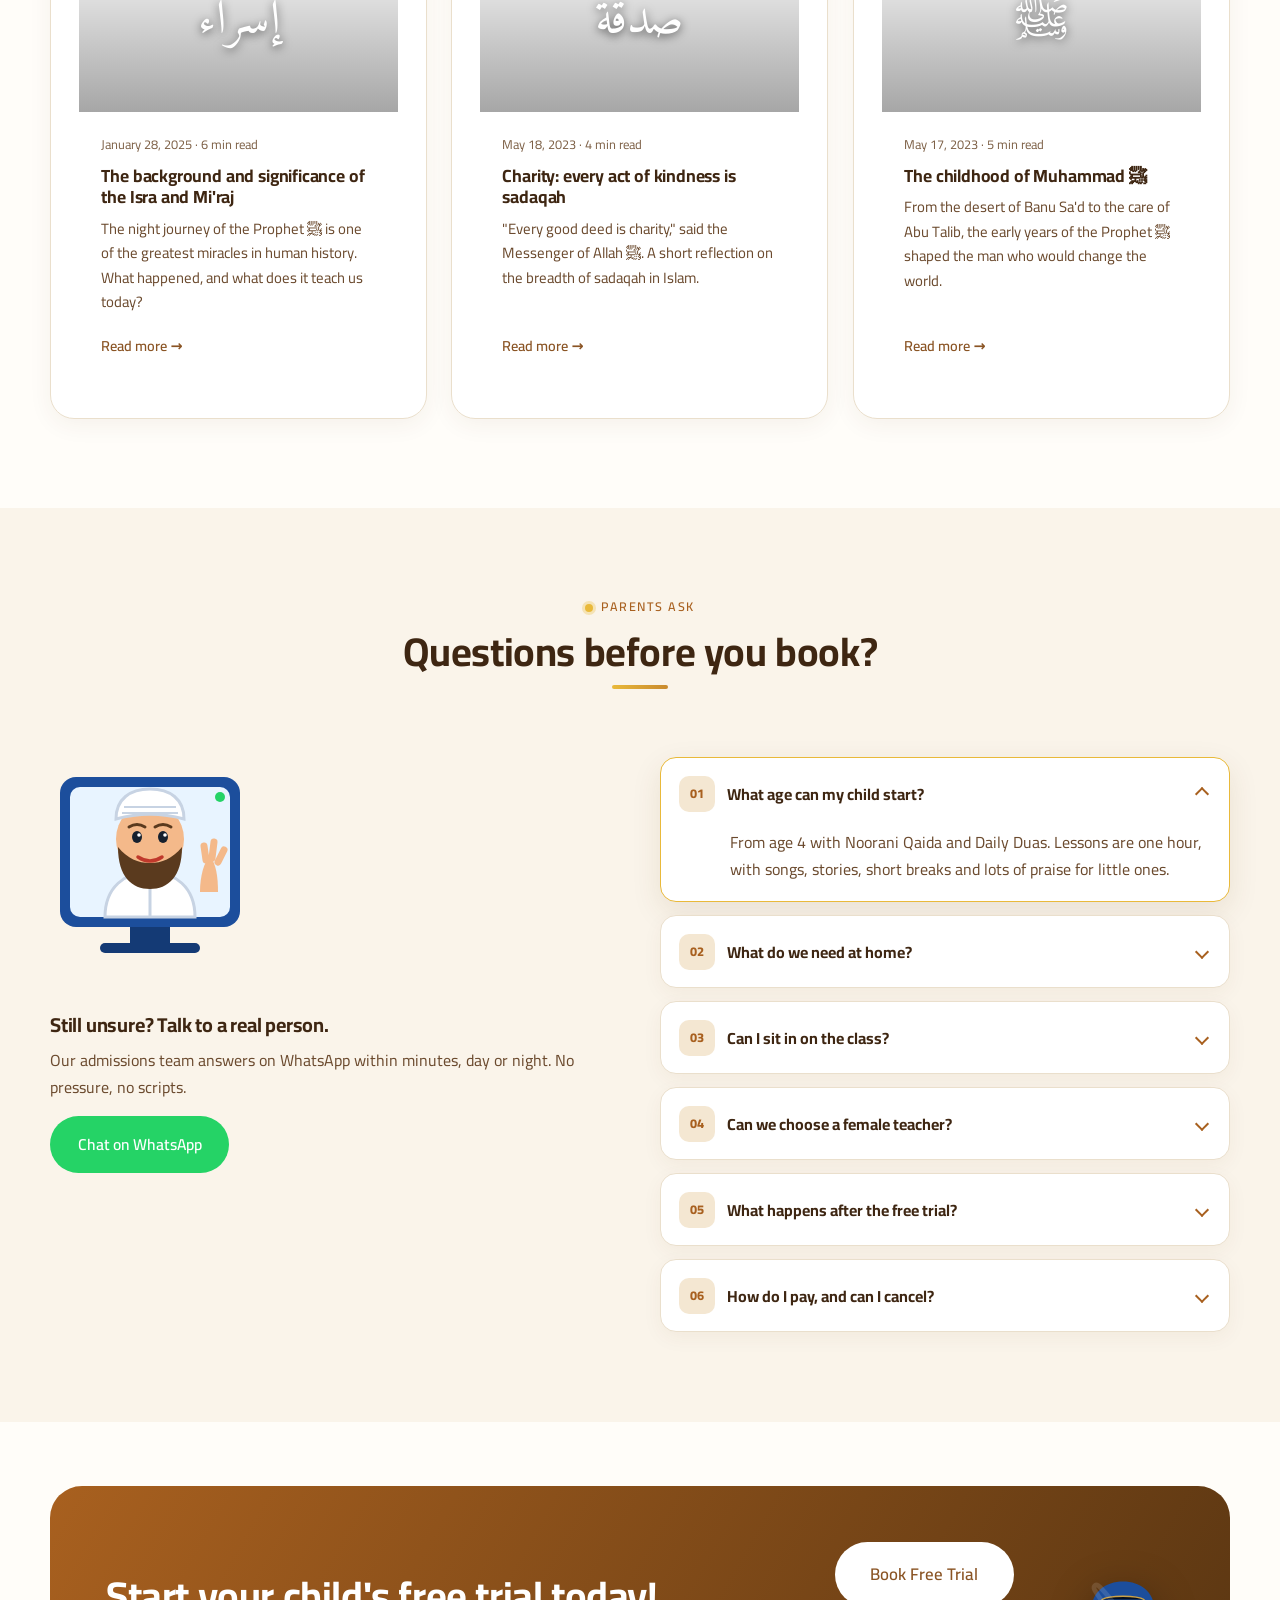
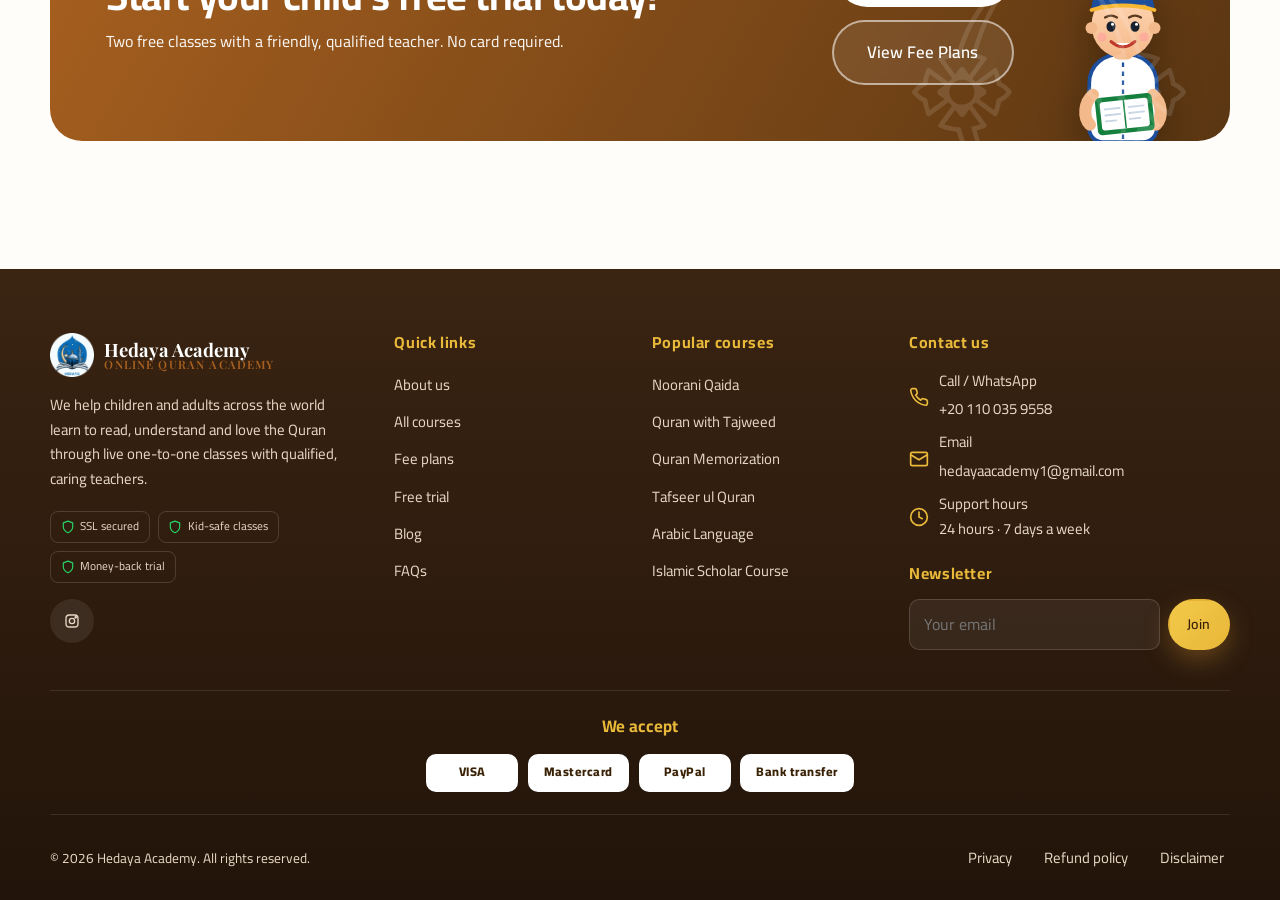
==== commit f6d62e8d: "Replace all pricing with the real plans: $40, $75, and a $100 three-month bundle - Three plans of on" ====
--- a/index.html
+++ b/index.html
@@ -13,7 +13,7 @@
 <link rel="canonical" href="https://youssefhassandev.github.io/guidance-to-quran/">
 <meta property="og:type" content="website">
 <meta property="og:title" content="Hedaya Academy — Online Quran Academy for Kids">
-<meta property="og:description" content="Live, fun Quran and Islamic classes for children with qualified teachers. First month only $20. Free trial class.">
+<meta property="og:description" content="Live, fun Quran and Islamic classes for children with qualified teachers. One-hour classes from $40 a month. Free trial class.">
 <meta property="og:url" content="https://youssefhassandev.github.io/guidance-to-quran/">
 <meta property="og:image" content="https://youssefhassandev.github.io/guidance-to-quran/assets/img/icon-512.png">
 <meta property="og:image:width" content="512">
@@ -21,10 +21,10 @@
 <meta name="twitter:card" content="summary_large_image">
 <link rel="preconnect" href="https://fonts.googleapis.com"><link rel="preconnect" href="https://fonts.gstatic.com" crossorigin><link rel="preconnect" href="https://images.unsplash.com">
 <link href="https://fonts.googleapis.com/css2?family=Cairo:wght@400;500;600;700;800&family=Playfair+Display:ital,wght@0,700;1,400;1,500&family=Amiri:wght@400;700&display=swap" rel="stylesheet">
-<link rel="stylesheet" href="assets/css/style.css?v=12">
+<link rel="stylesheet" href="assets/css/style.css?v=13">
 <script>try{var t=localStorage.getItem("gtq-theme");if(t)document.documentElement.setAttribute("data-theme",t);else if(matchMedia("(prefers-color-scheme: dark)").matches)document.documentElement.setAttribute("data-theme","dark")}catch(e){}</script>
 <script type="application/ld+json">
-{"@context":"https://schema.org","@type":"EducationalOrganization","name":"Hedaya Academy","url":"https://youssefhassandev.github.io/guidance-to-quran/","sameAs":["https://www.instagram.com/hedaya__academy/"],"telephone":"+201100359558","email":"hedayaacademy1@gmail.com","description":"Online Quran academy for children offering live one-to-one Quran, Tajweed, Hifz, Duas, Seerah and language classes.","offers":{"@type":"Offer","price":"20","priceCurrency":"USD","description":"First month for new students"}}
+{"@context":"https://schema.org","@type":"EducationalOrganization","name":"Hedaya Academy","url":"https://youssefhassandev.github.io/guidance-to-quran/","sameAs":["https://www.instagram.com/hedaya__academy/"],"telephone":"+201100359558","email":"hedayaacademy1@gmail.com","description":"Online Quran academy for children offering live one-to-one Quran, Tajweed, Hifz, Duas, Seerah and language classes.","offers":[{"@type":"Offer","name":"Starter","price":"40","priceCurrency":"USD","description":"4 one-hour classes a month"},{"@type":"Offer","name":"Regular","price":"75","priceCurrency":"USD","description":"8 one-hour classes a month"},{"@type":"Offer","name":"3-Month Bundle","price":"100","priceCurrency":"USD","description":"4 one-hour classes a month for 3 months"}]}
 </script>
 </head>
 <body data-page="home">
@@ -40,7 +40,7 @@
       <h1>Hedaya Academy</h1>
       <p class="tagline">We help you memorize the Holy Quran</p>
       <p class="lead">Live one-to-one Quran, Tajweed, Hifz, Arabic and Islamic Studies classes with <strong>certified, Ijazah-holding male and female tutors</strong>.</p>
-      <p class="sub">Your gateway to learning the Quran online, at your pace and in your time zone. First month only $20.</p>
+      <p class="sub">Your gateway to learning the Quran online, at your pace and in your time zone. One-hour classes from $40 a month.</p>
       <div class="cta">
         <a class="btn btn-accent btn-lg" href="free-trial.html">Book Your Free Trial Class</a>
         <a class="btn btn-ghost btn-lg" href="courses.html">Explore Our Courses</a>
@@ -149,7 +149,7 @@
       <div class="grid grid-3 step-cards">
         <div class="card reveal"><div class="num">1</div><img src="assets/img/mascot-girl.svg" alt="" width="140" height="140"><h3>Book your free trial</h3><p>Tell us who is learning, which course, and your preferred times. It takes one minute.</p></div>
         <div class="card reveal"><div class="num">2</div><img src="assets/img/mascot-teacher.svg" alt="" width="140" height="140"><h3>Meet your teacher</h3><p>We match your child with a friendly teacher and you take two free live classes together.</p></div>
-        <div class="card reveal"><div class="num">3</div><img src="assets/img/trophy.svg" alt="" width="140" height="140"><h3>Choose a plan &amp; shine</h3><p>Pick a monthly plan that suits your schedule. Collect stars, earn certificates. First month only $20.</p></div>
+        <div class="card reveal"><div class="num">3</div><img src="assets/img/trophy.svg" alt="" width="140" height="140"><h3>Choose a plan &amp; shine</h3><p>Pick a plan from $40 a month, or ask for a custom programme around your availability. Collect stars, earn certificates.</p></div>
       </div>
     </div>
   </section>
@@ -248,7 +248,7 @@
       <div class="faq-grid">
         <div class="faq-side reveal"><img src="assets/img/mascot-teacher.svg" alt="" width="200" height="240"><h3>Still unsure? Talk to a real person.</h3><p class="muted">Our admissions team answers on WhatsApp within minutes, day or night. No pressure, no scripts.</p><a class="btn btn-whatsapp" href="https://wa.me/201100359558?text=Assalamu%20alaikum%2C%20I%20have%20a%20question%20about%20classes%20for%20my%20child." target="_blank" rel="noopener">Chat on WhatsApp</a></div>
         <div class="faq reveal">
-          <details open><summary>What age can my child start?</summary><div class="ans">From age 4 with Noorani Qaida and Daily Duas. Lessons for little ones are 30 minutes with songs, stories and lots of praise.</div></details>
+          <details open><summary>What age can my child start?</summary><div class="ans">From age 4 with Noorani Qaida and Daily Duas. Lessons are one hour, with songs, stories, short breaks and lots of praise for little ones.</div></details>
           <details><summary>What do we need at home?</summary><div class="ans">A laptop, tablet or phone with internet, and Zoom or Skype. We send all materials digitally, so there is nothing to buy.</div></details>
           <details><summary>Can I sit in on the class?</summary><div class="ans">Always. Parents are welcome in every lesson and can request recordings.</div></details>
           <details><summary>Can we choose a female teacher?</summary><div class="ans">Yes. Tell us your preference on the free-trial form and we will match you with a qualified Hafizah or Alimah.</div></details>
@@ -272,7 +272,7 @@
 </main>
 
 <footer id="site-footer" class="footer"></footer>
-<script src="assets/js/main.js?v=12"></script>
+<script src="assets/js/main.js?v=13"></script>
 <script src="https://cdnjs.cloudflare.com/ajax/libs/three.js/r128/three.min.js" defer></script>
 <script src="assets/js/three-scene.js?v=10" defer></script>
 </body>
--- a/assets/css/style.css
+++ b/assets/css/style.css
@@ -612,6 +612,9 @@
 .plan .ribbon { position: absolute; top: -12px; left: 50%; transform: translateX(-50%); background: var(--gold); color: #3a2206; font-size: .72rem; font-weight: 700; letter-spacing: .08em; text-transform: uppercase; padding: .3rem .9rem; border-radius: 999px; white-space: nowrap; }
 .plan h3 { font-size: 1.15rem; }
 .plan .amount { font-family: var(--font-head); font-size: 2.2rem; font-weight: 700; line-height: 1; margin: .6rem 0 .2rem; }
+.plan .amount .txt { font-size: 1.6rem; }
+.plan.custom { border-style: dashed; border-color: var(--orange); background: var(--gold-light); }
+.plan.custom .per { background: var(--card); }
 .plan .amount sup { font-size: 1.1rem; vertical-align: top; margin-right: .1rem; }
 .plan .per { display: inline-block; color: var(--ink-2); background: var(--cream); border-radius: 999px; padding: .3rem .9rem; font-size: .85rem; font-weight: 600; margin-bottom: 1.4rem; }
 .plan.featured .per { background: rgba(255,255,255,.14); color: #fff; }
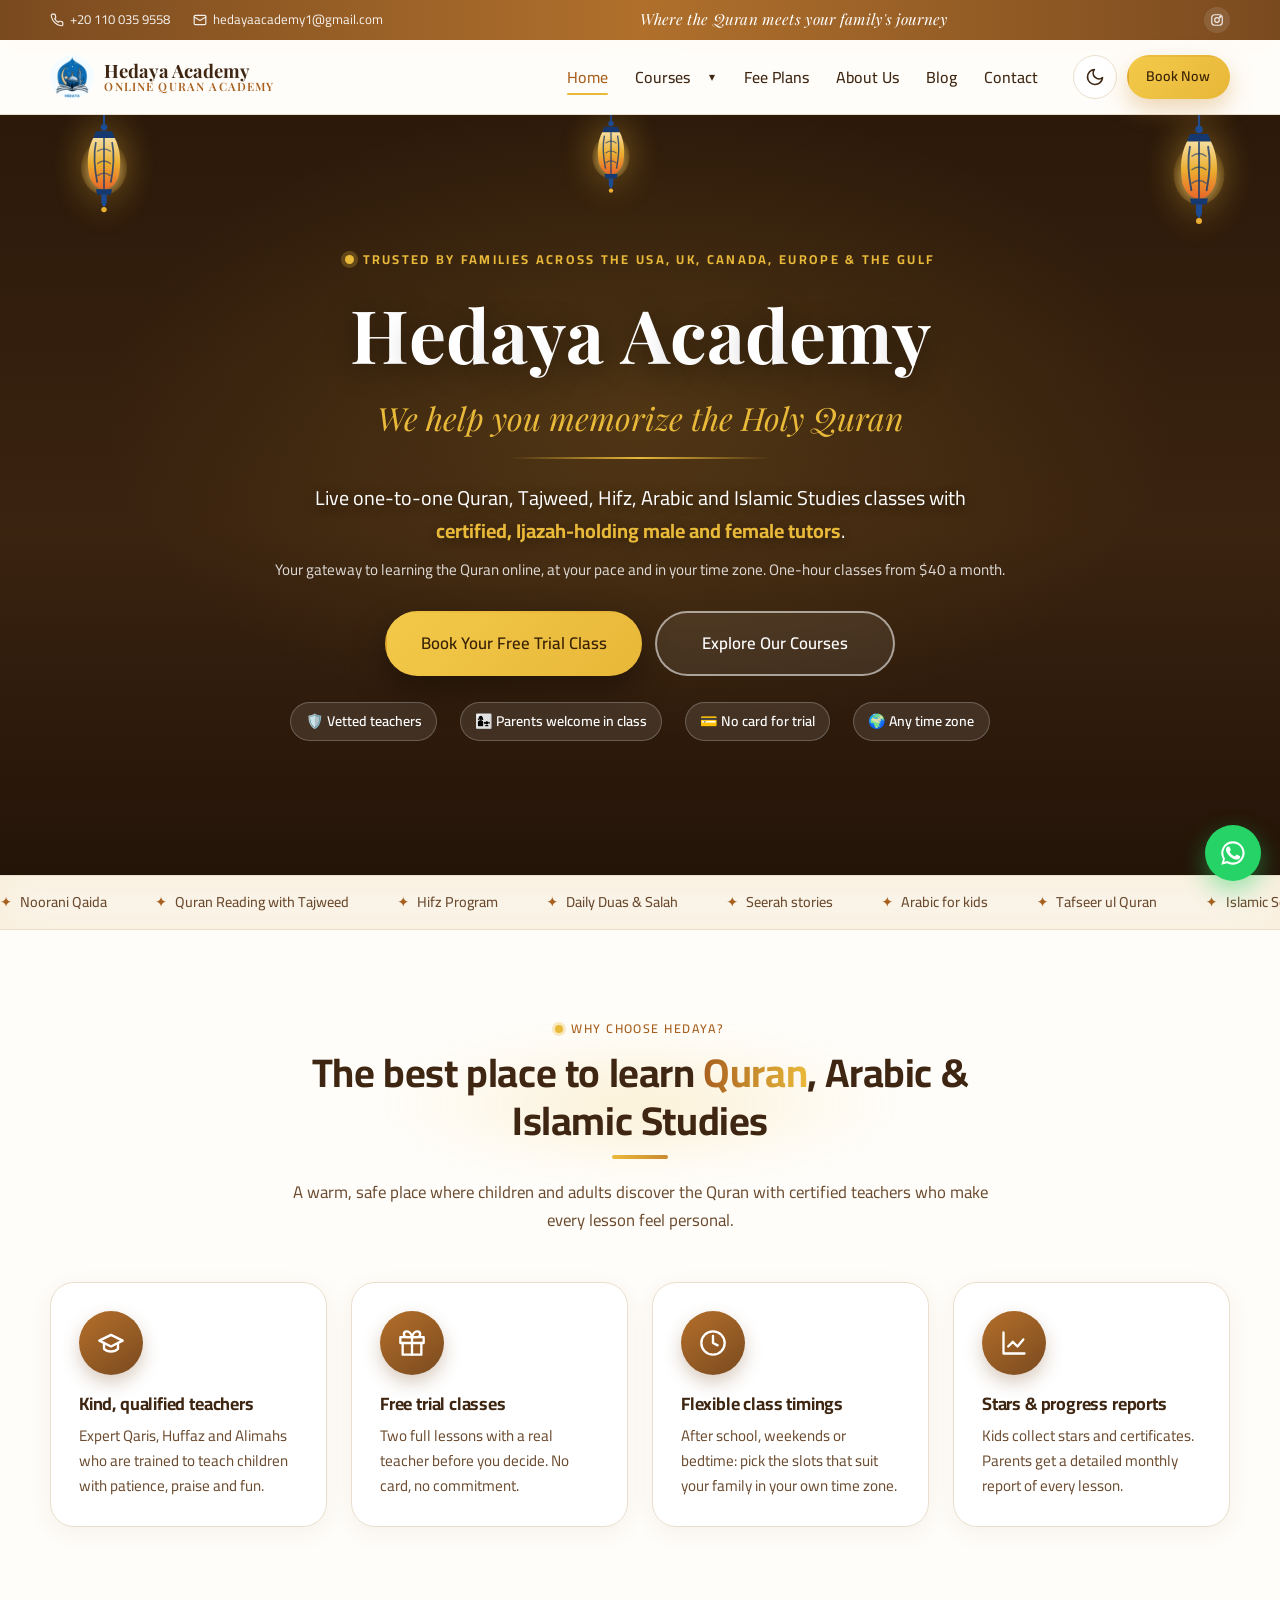
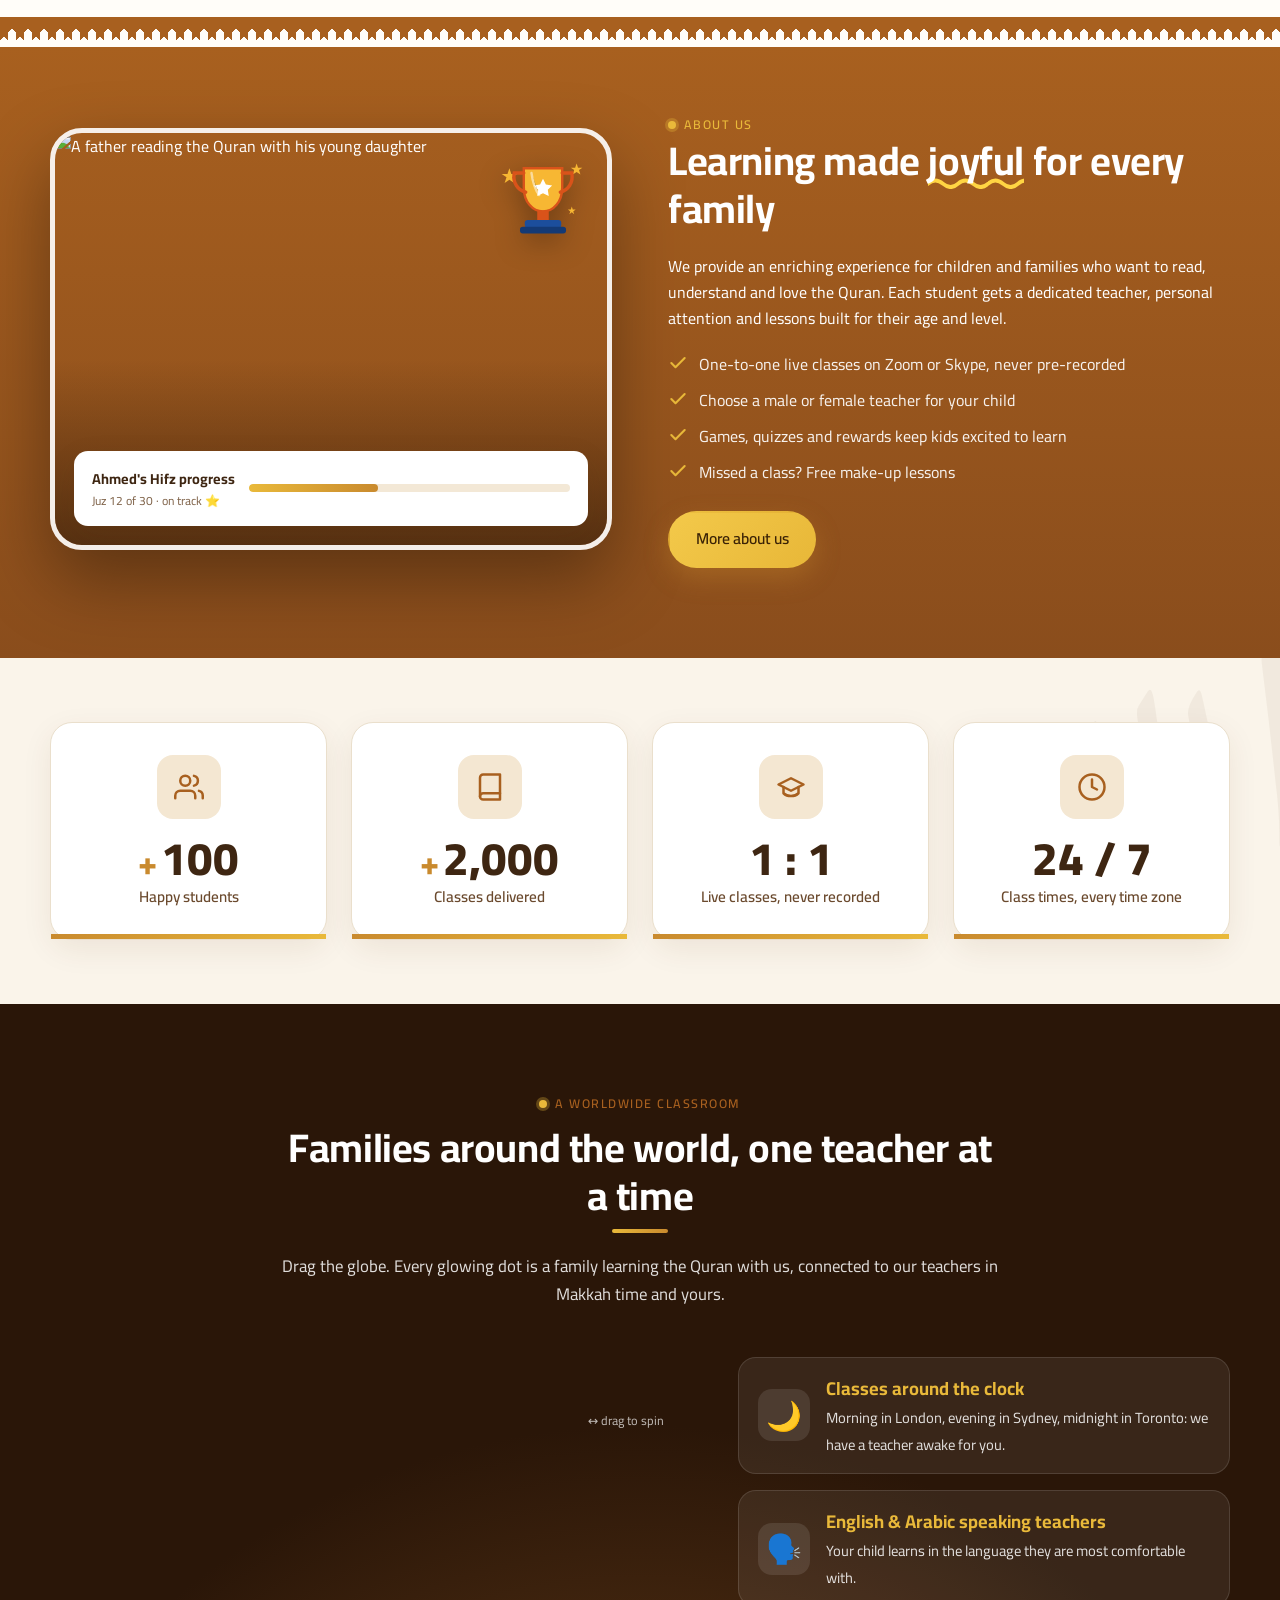
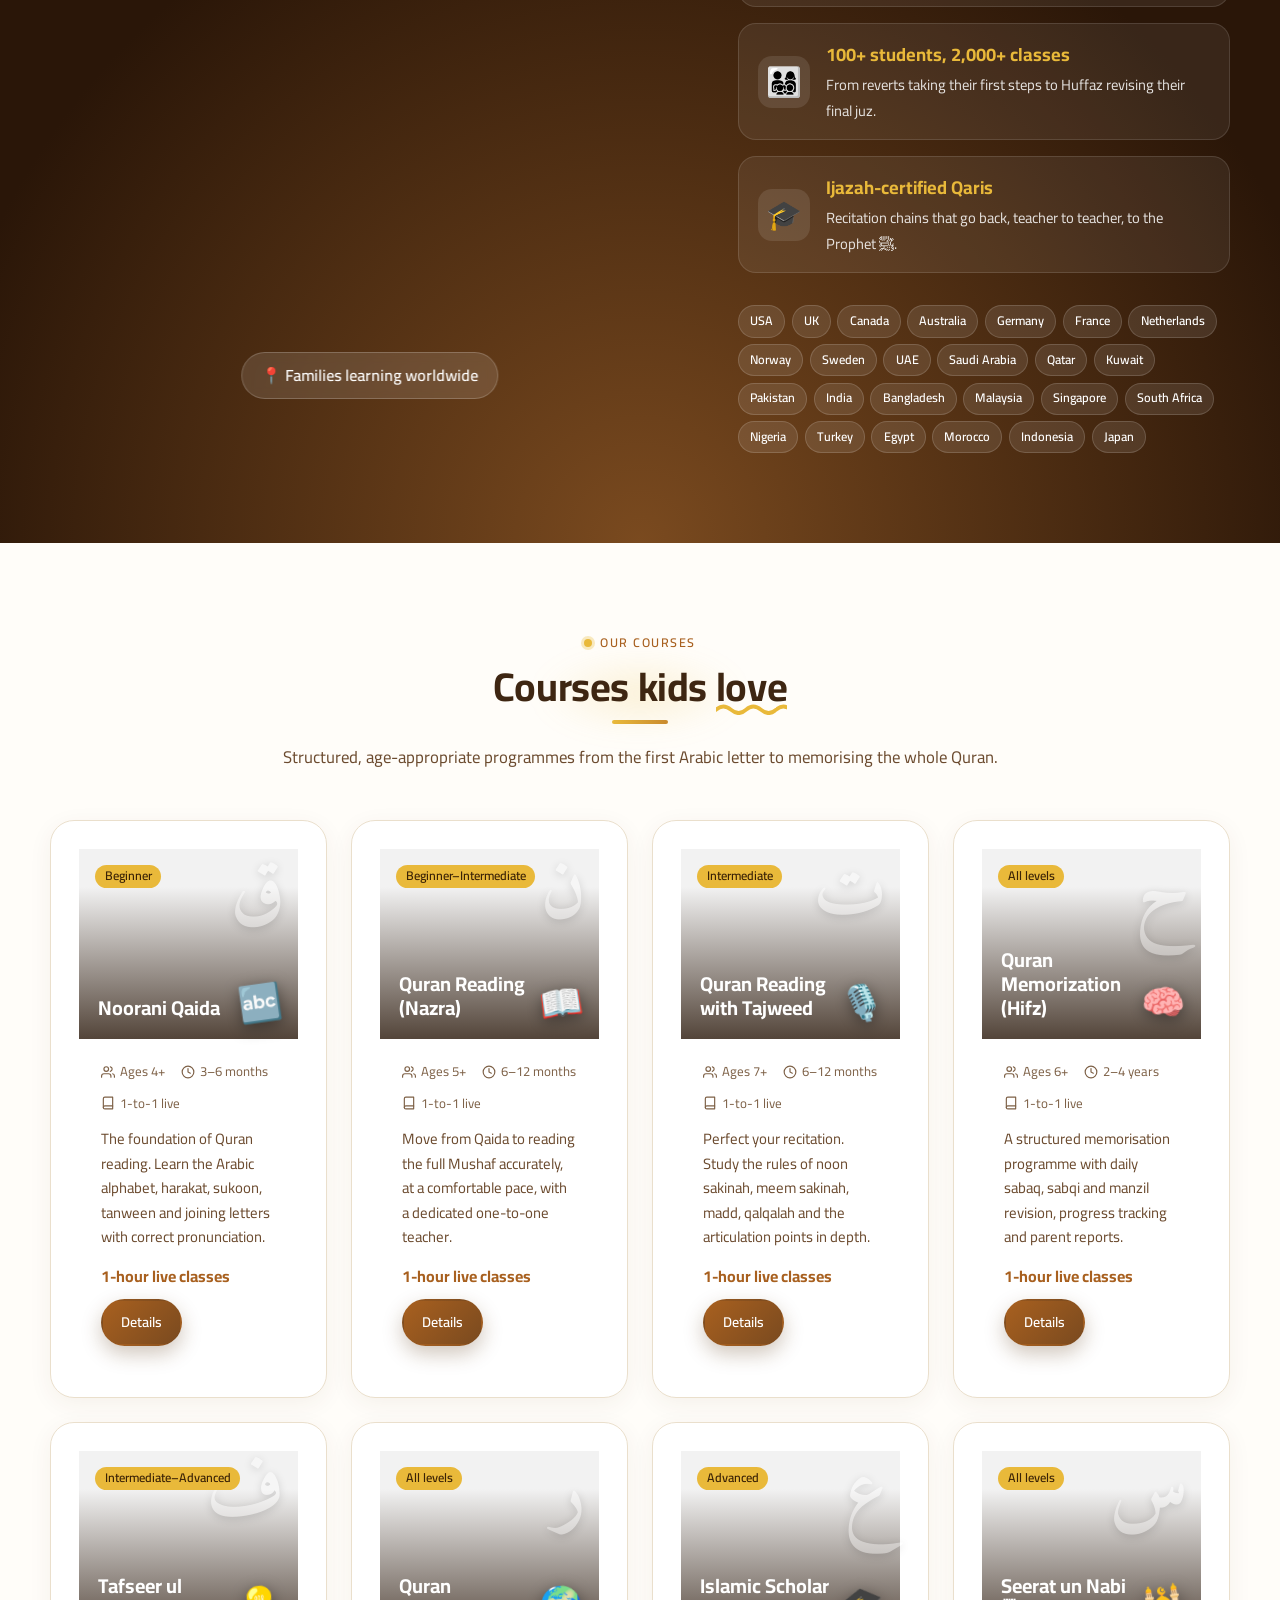
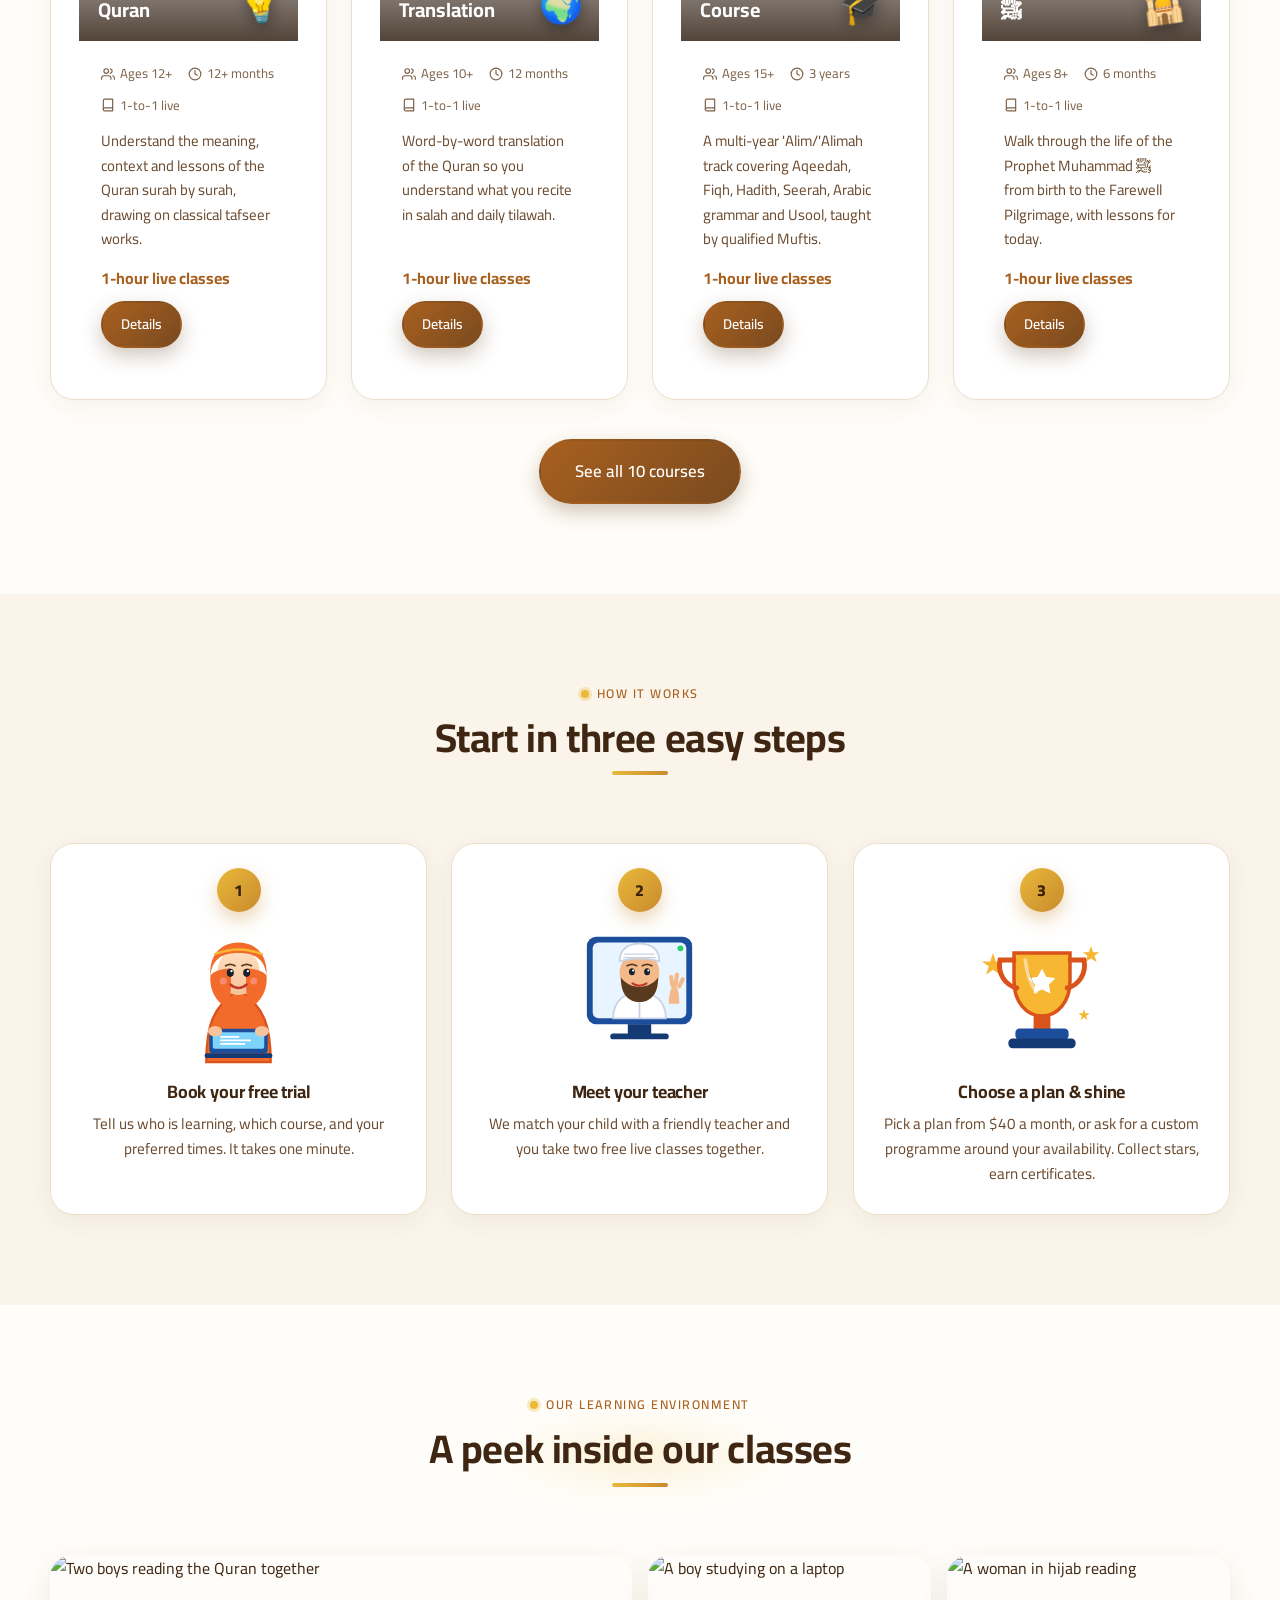
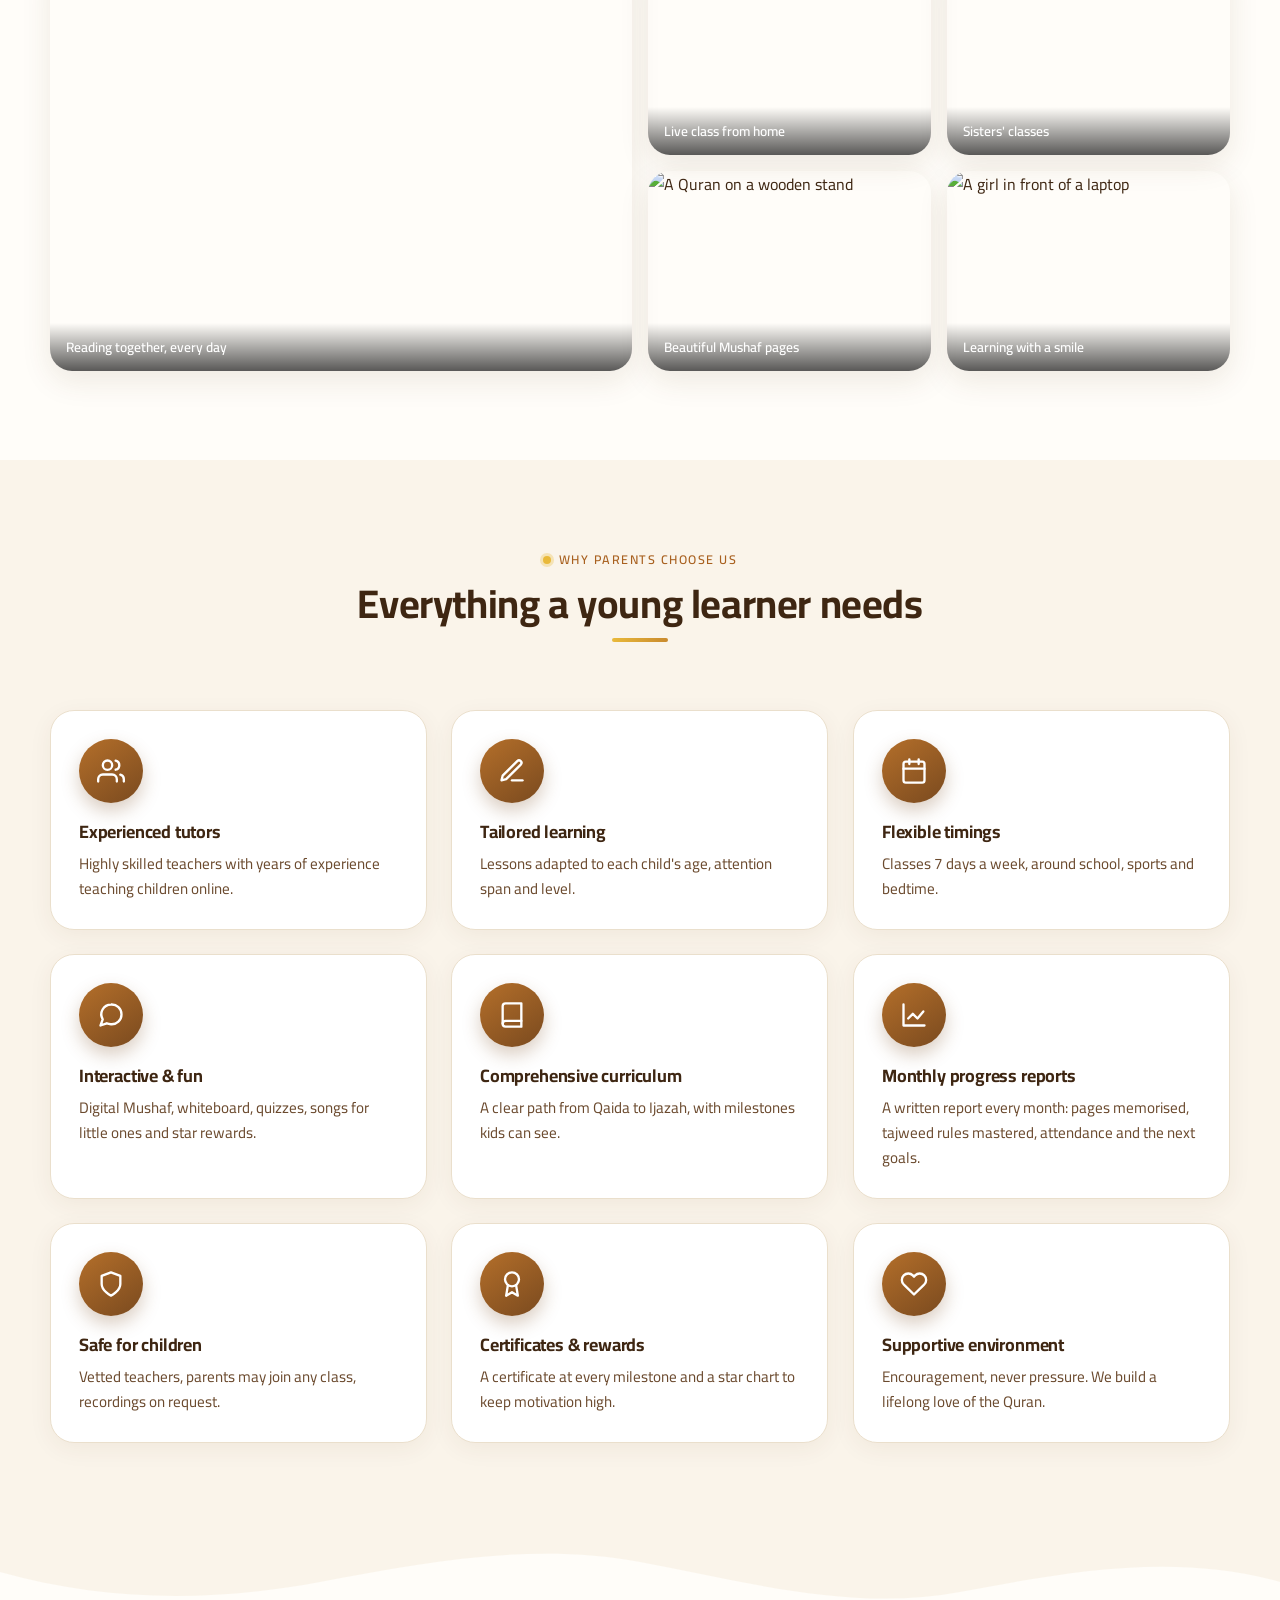
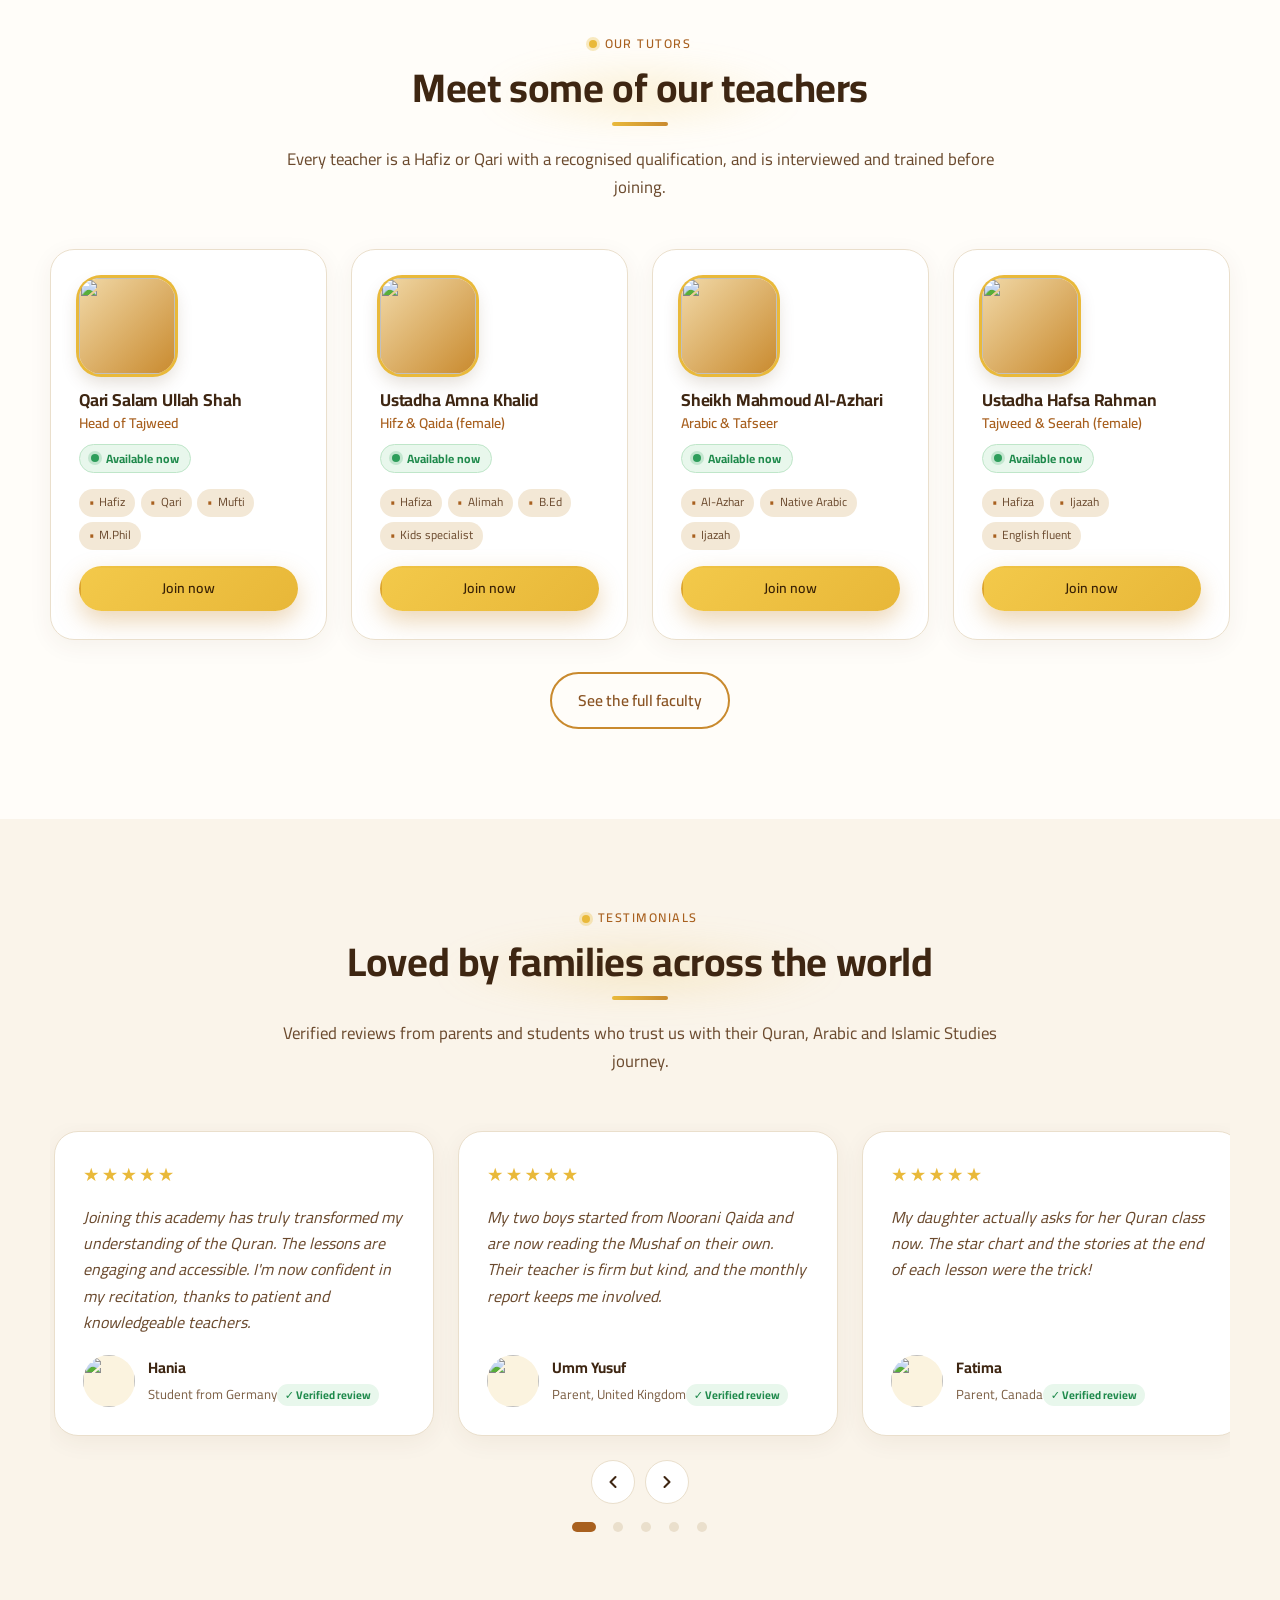
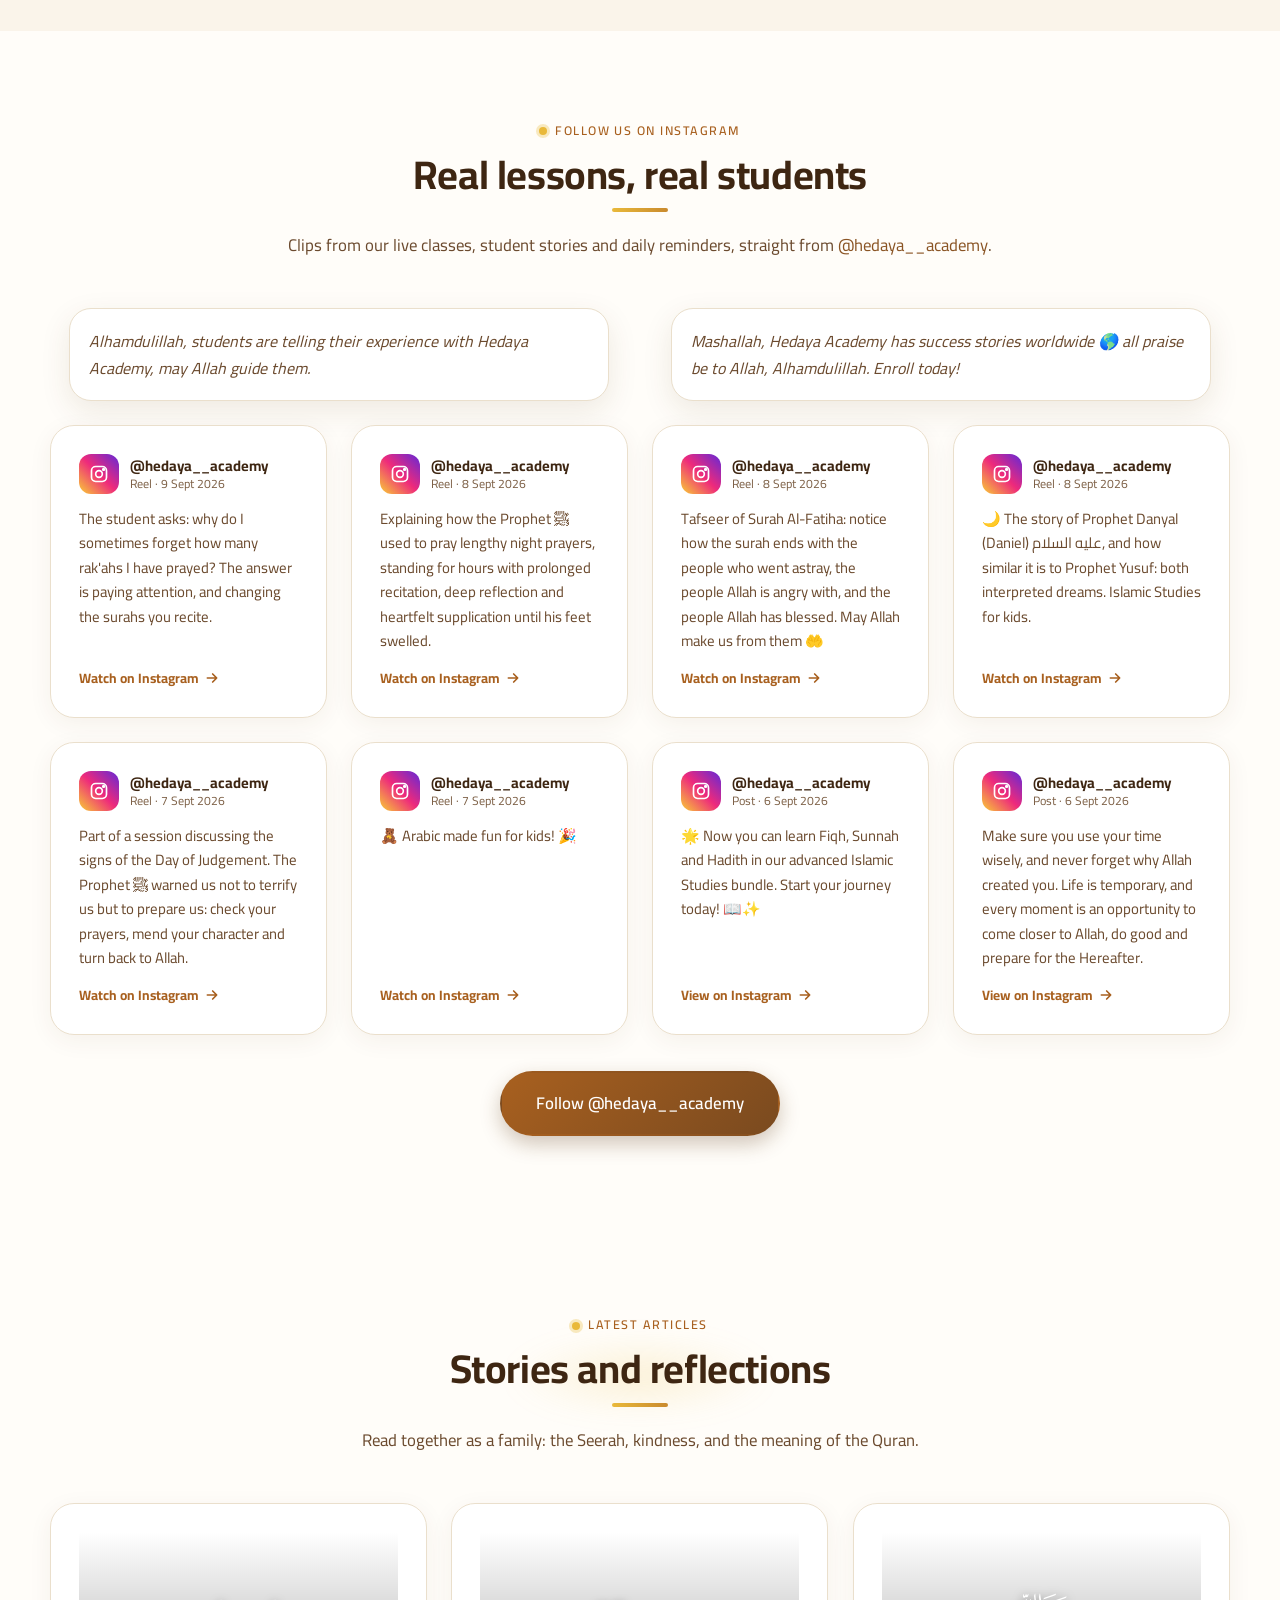
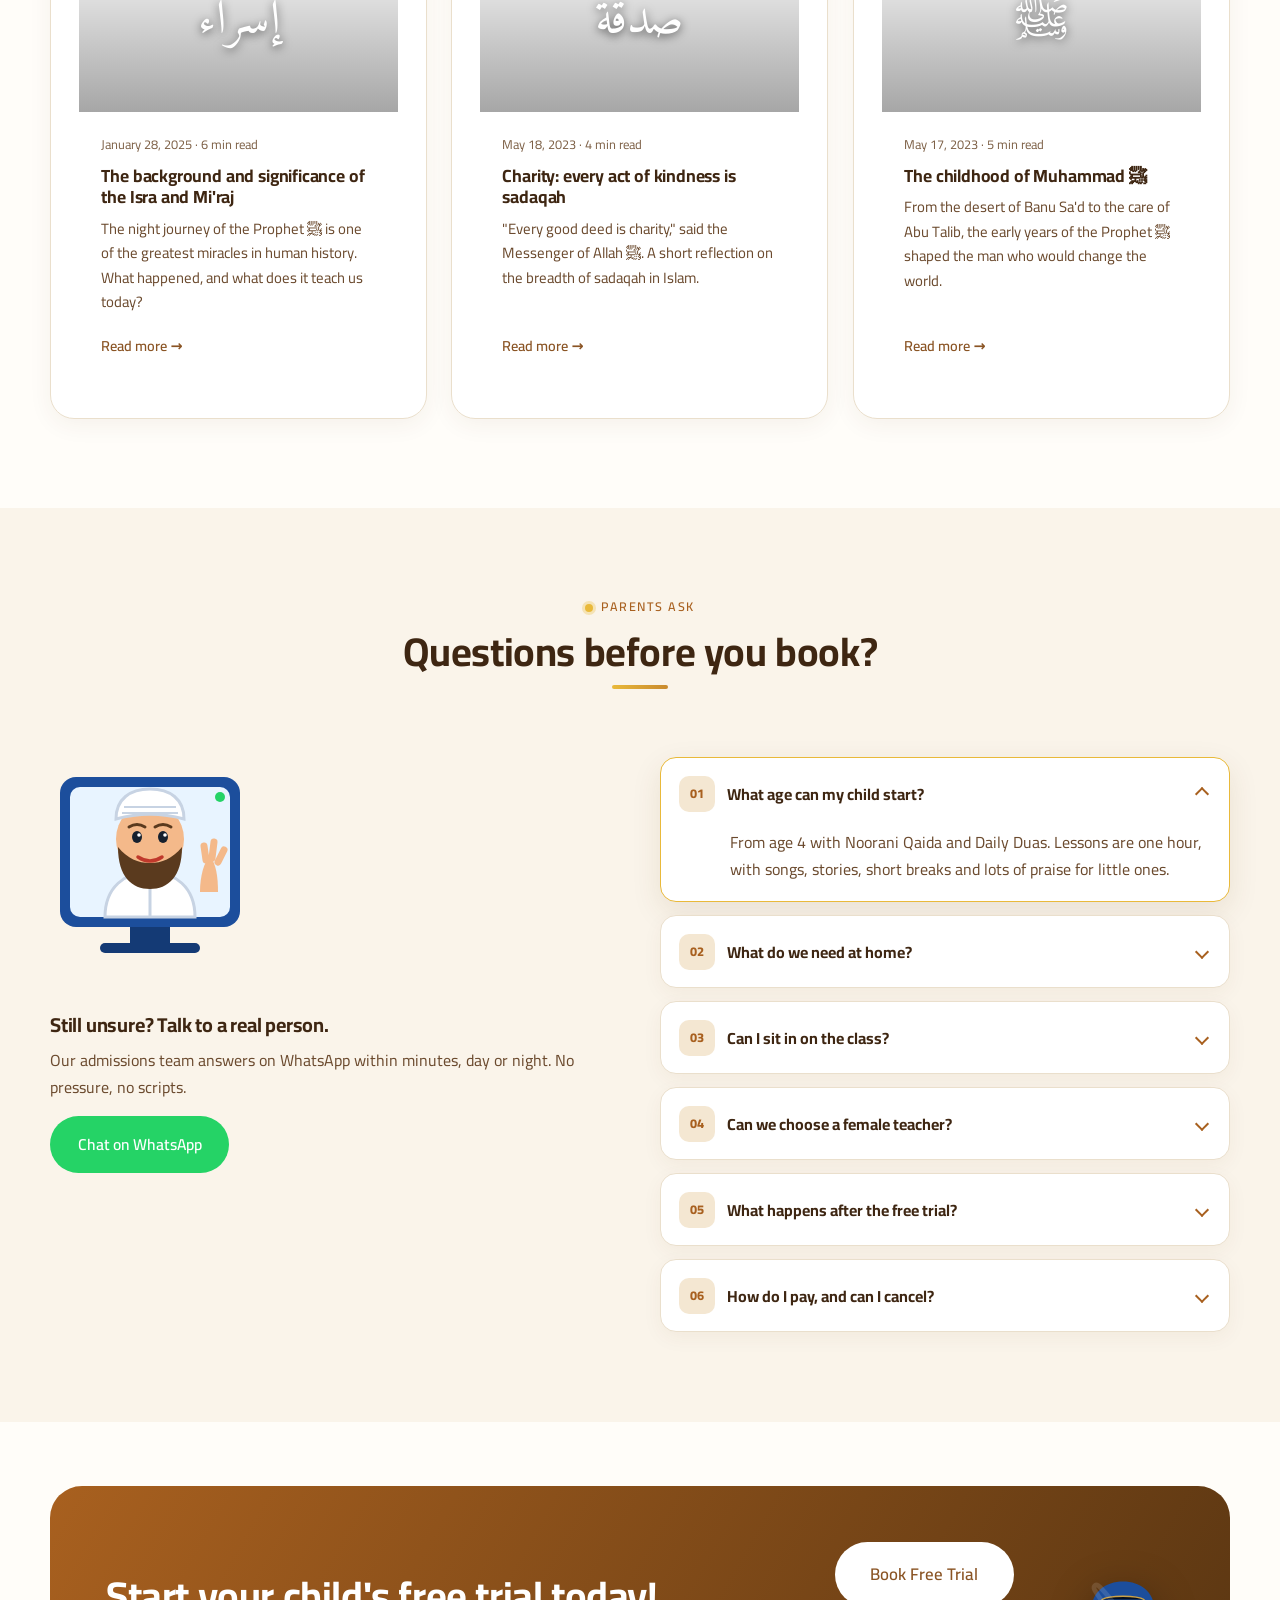
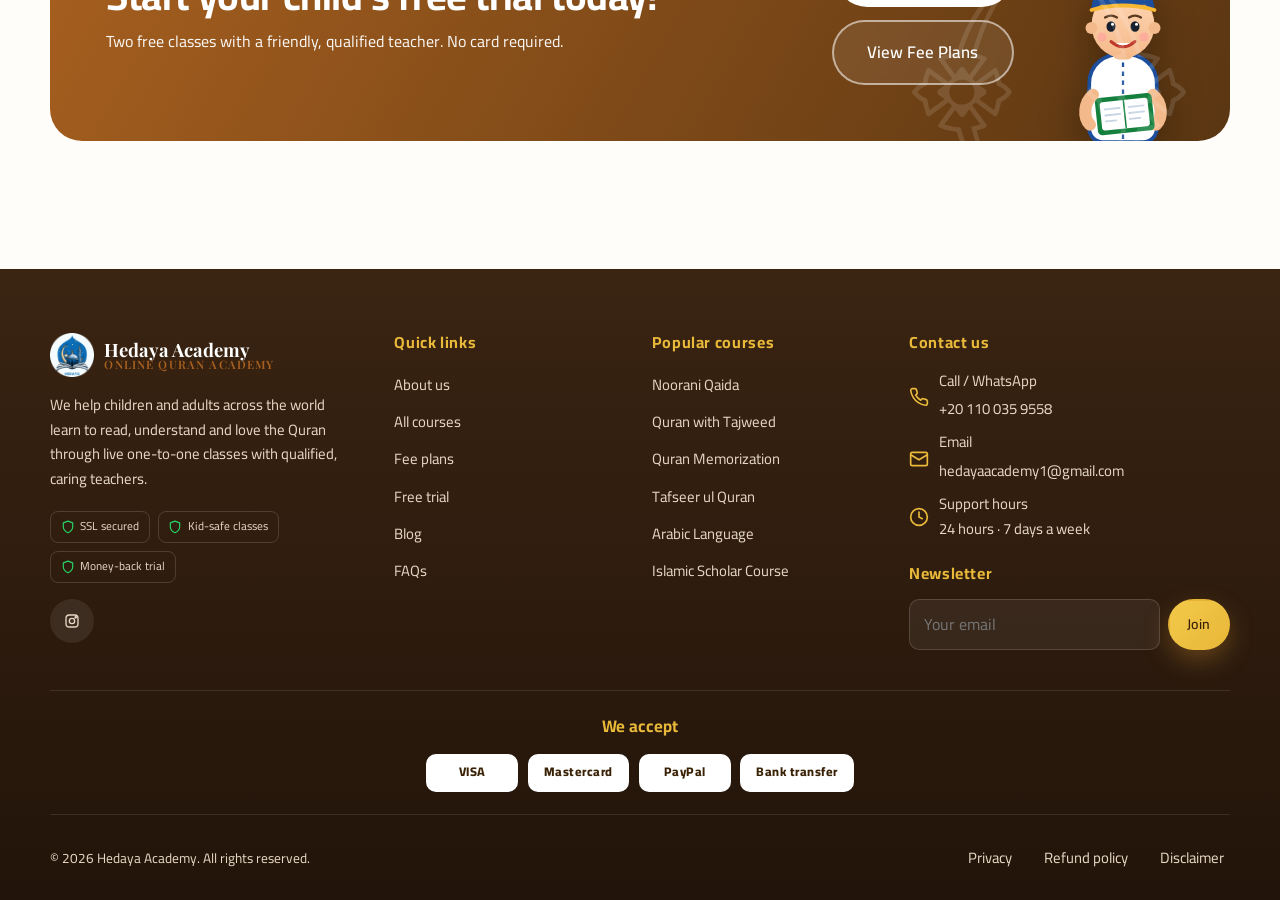
==== commit e19e8362: "Remove the Urdu, English, School Subjects Tutoring and Ramadan Intensive courses Also removes the tw" ====
--- a/index.html
+++ b/index.html
@@ -4,7 +4,7 @@
 <meta charset="utf-8">
 <meta name="viewport" content="width=device-width, initial-scale=1">
 <title>Hedaya Academy — Online Quran &amp; Islamic Classes for Kids</title>
-<meta name="description" content="Fun, live one-to-one online Quran classes for kids and families. Noorani Qaida, Tajweed, Hifz, Duas, Seerah, Arabic and Urdu with kind, qualified male &amp; female teachers. Book a free trial class today.">
+<meta name="description" content="Fun, live one-to-one online Quran classes for kids and families. Noorani Qaida, Tajweed, Hifz, Duas, Seerah and Arabic with kind, qualified male &amp; female teachers. Book a free trial class today.">
 <meta name="theme-color" content="#5a3612">
 <link rel="icon" href="favicon.ico" sizes="any">
 <link rel="icon" href="assets/img/icon-32.png" type="image/png" sizes="32x32">
@@ -21,7 +21,7 @@
 <meta name="twitter:card" content="summary_large_image">
 <link rel="preconnect" href="https://fonts.googleapis.com"><link rel="preconnect" href="https://fonts.gstatic.com" crossorigin><link rel="preconnect" href="https://images.unsplash.com">
 <link href="https://fonts.googleapis.com/css2?family=Cairo:wght@400;500;600;700;800&family=Playfair+Display:ital,wght@0,700;1,400;1,500&family=Amiri:wght@400;700&display=swap" rel="stylesheet">
-<link rel="stylesheet" href="assets/css/style.css?v=13">
+<link rel="stylesheet" href="assets/css/style.css?v=14">
 <script>try{var t=localStorage.getItem("gtq-theme");if(t)document.documentElement.setAttribute("data-theme",t);else if(matchMedia("(prefers-color-scheme: dark)").matches)document.documentElement.setAttribute("data-theme","dark")}catch(e){}</script>
 <script type="application/ld+json">
 {"@context":"https://schema.org","@type":"EducationalOrganization","name":"Hedaya Academy","url":"https://youssefhassandev.github.io/guidance-to-quran/","sameAs":["https://www.instagram.com/hedaya__academy/"],"telephone":"+201100359558","email":"hedayaacademy1@gmail.com","description":"Online Quran academy for children offering live one-to-one Quran, Tajweed, Hifz, Duas, Seerah and language classes.","offers":[{"@type":"Offer","name":"Starter","price":"40","priceCurrency":"USD","description":"4 one-hour classes a month"},{"@type":"Offer","name":"Regular","price":"75","priceCurrency":"USD","description":"8 one-hour classes a month"},{"@type":"Offer","name":"3-Month Bundle","price":"100","priceCurrency":"USD","description":"4 one-hour classes a month for 3 months"}]}
@@ -51,8 +51,8 @@
 
   <div class="ticker" aria-hidden="true">
     <div class="track">
-      <span>Noorani Qaida</span><span>Quran Reading with Tajweed</span><span>Hifz Program</span><span>Daily Duas &amp; Salah</span><span>Seerah stories</span><span>Arabic for kids</span><span>Tafseer ul Quran</span><span>Urdu &amp; English</span><span>Islamic Scholar Course</span><span>Ramadan Intensive</span>
-      <span>Noorani Qaida</span><span>Quran Reading with Tajweed</span><span>Hifz Program</span><span>Daily Duas &amp; Salah</span><span>Seerah stories</span><span>Arabic for kids</span><span>Tafseer ul Quran</span><span>Urdu &amp; English</span><span>Islamic Scholar Course</span><span>Ramadan Intensive</span>
+      <span>Noorani Qaida</span><span>Quran Reading with Tajweed</span><span>Hifz Program</span><span>Daily Duas &amp; Salah</span><span>Seerah stories</span><span>Arabic for kids</span><span>Tafseer ul Quran</span><span>Islamic Scholar Course</span>
+      <span>Noorani Qaida</span><span>Quran Reading with Tajweed</span><span>Hifz Program</span><span>Daily Duas &amp; Salah</span><span>Seerah stories</span><span>Arabic for kids</span><span>Tafseer ul Quran</span><span>Islamic Scholar Course</span>
     </div>
   </div>
 
@@ -117,7 +117,7 @@
         <div id="globe" class="reveal"><div class="globe-label">📍 Families learning worldwide</div><span class="hint">↔ drag to spin</span></div>
         <div class="globe-facts reveal">
           <div class="fact"><div class="em">🌙</div><div><strong>Classes around the clock</strong><span>Morning in London, evening in Sydney, midnight in Toronto: we have a teacher awake for you.</span></div></div>
-          <div class="fact"><div class="em">🗣️</div><div><strong>English, Arabic &amp; Urdu speaking teachers</strong><span>Your child learns in the language they are most comfortable with.</span></div></div>
+          <div class="fact"><div class="em">🗣️</div><div><strong>English &amp; Arabic speaking teachers</strong><span>Your child learns in the language they are most comfortable with.</span></div></div>
           <div class="fact"><div class="em">👨‍👩‍👧‍👦</div><div><strong>100+ students, 2,000+ classes</strong><span>From reverts taking their first steps to Huffaz revising their final juz.</span></div></div>
           <div class="fact"><div class="em">🎓</div><div><strong>Ijazah-certified Qaris</strong><span>Recitation chains that go back, teacher to teacher, to the Prophet ﷺ.</span></div></div>
           <div class="flags"><span>USA</span><span>UK</span><span>Canada</span><span>Australia</span><span>Germany</span><span>France</span><span>Netherlands</span><span>Norway</span><span>Sweden</span><span>UAE</span><span>Saudi Arabia</span><span>Qatar</span><span>Kuwait</span><span>Pakistan</span><span>India</span><span>Bangladesh</span><span>Malaysia</span><span>Singapore</span><span>South Africa</span><span>Nigeria</span><span>Turkey</span><span>Egypt</span><span>Morocco</span><span>Indonesia</span><span>Japan</span></div>
@@ -135,7 +135,7 @@
         <p>Structured, age-appropriate programmes from the first Arabic letter to memorising the whole Quran.</p>
       </div>
       <div class="grid grid-4" id="course-grid" data-limit="8"></div>
-      <div style="text-align:center;margin-top:2.5rem"><a class="btn btn-primary btn-lg" href="courses.html">See all 14 courses</a></div>
+      <div style="text-align:center;margin-top:2.5rem"><a class="btn btn-primary btn-lg" href="courses.html">See all 10 courses</a></div>
     </div>
   </section>
 
@@ -272,7 +272,7 @@
 </main>
 
 <footer id="site-footer" class="footer"></footer>
-<script src="assets/js/main.js?v=13"></script>
+<script src="assets/js/main.js?v=14"></script>
 <script src="https://cdnjs.cloudflare.com/ajax/libs/three.js/r128/three.min.js" defer></script>
 <script src="assets/js/three-scene.js?v=10" defer></script>
 </body>
